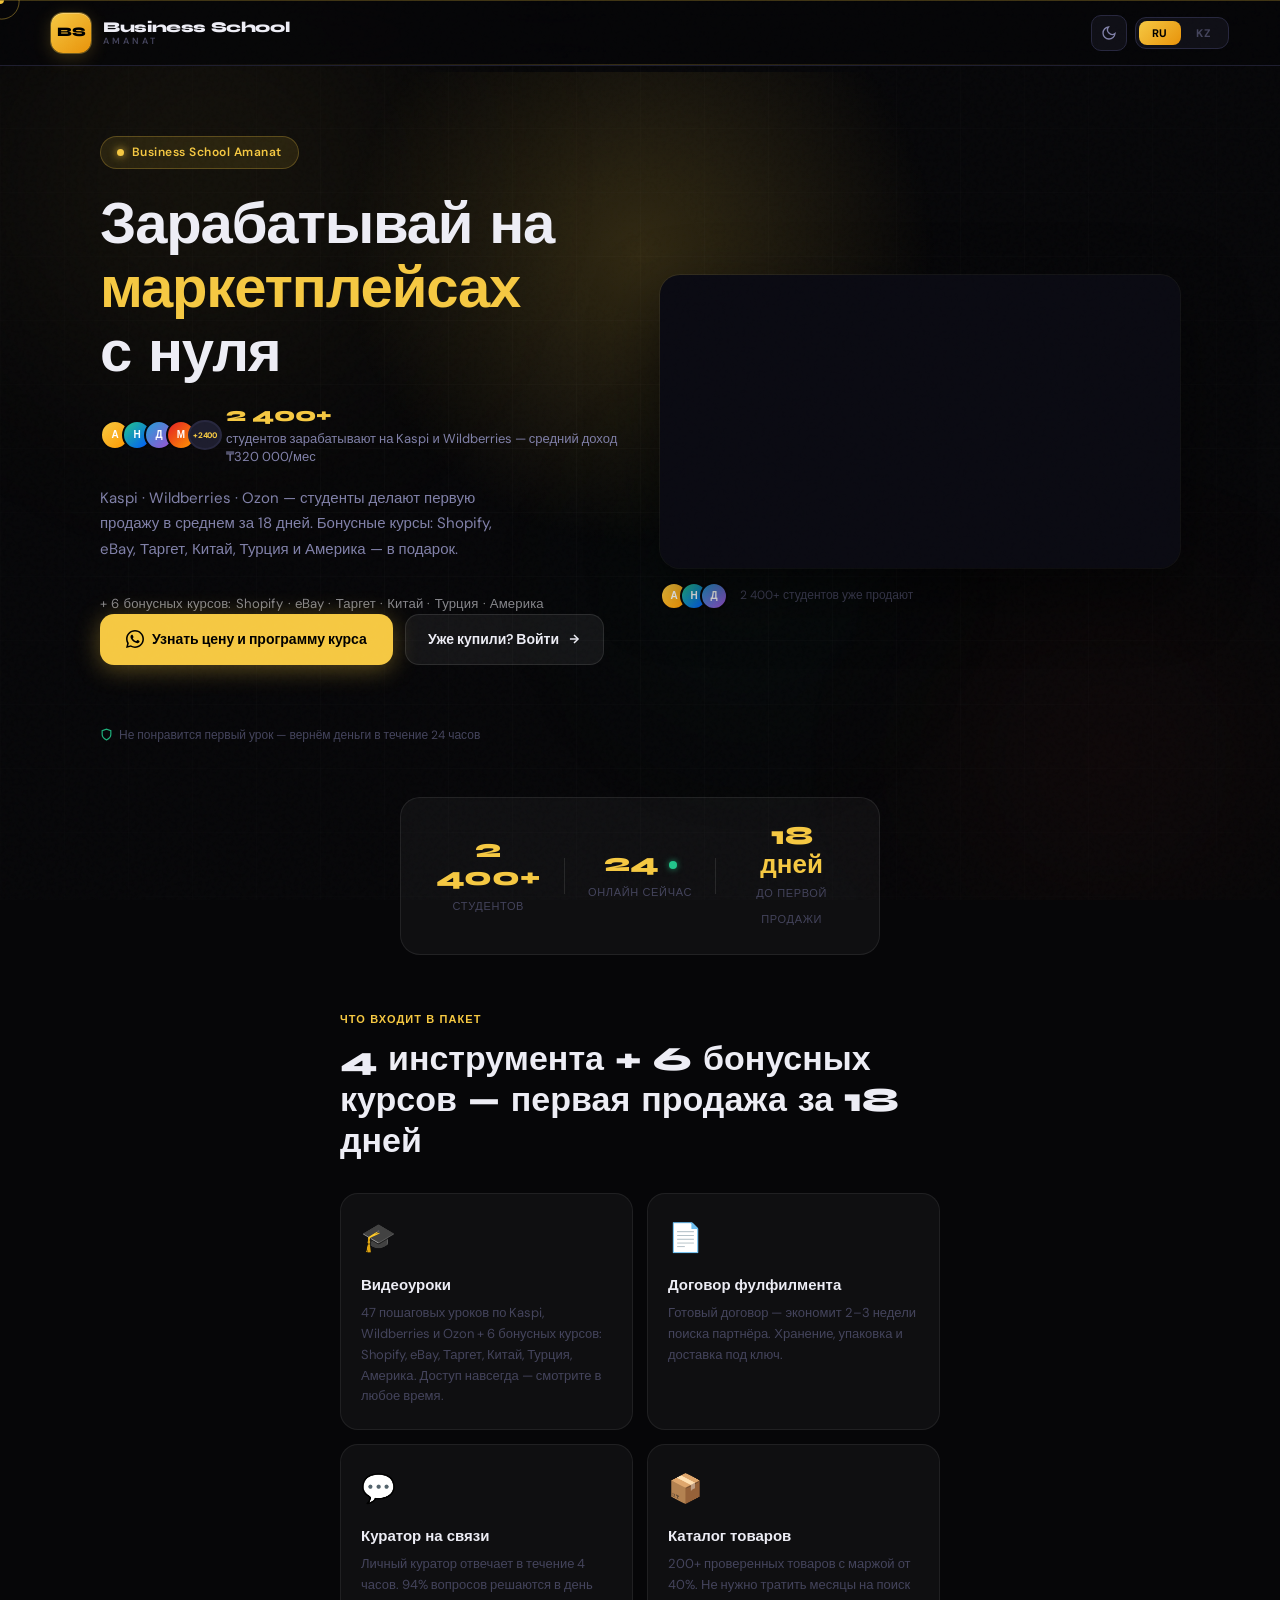
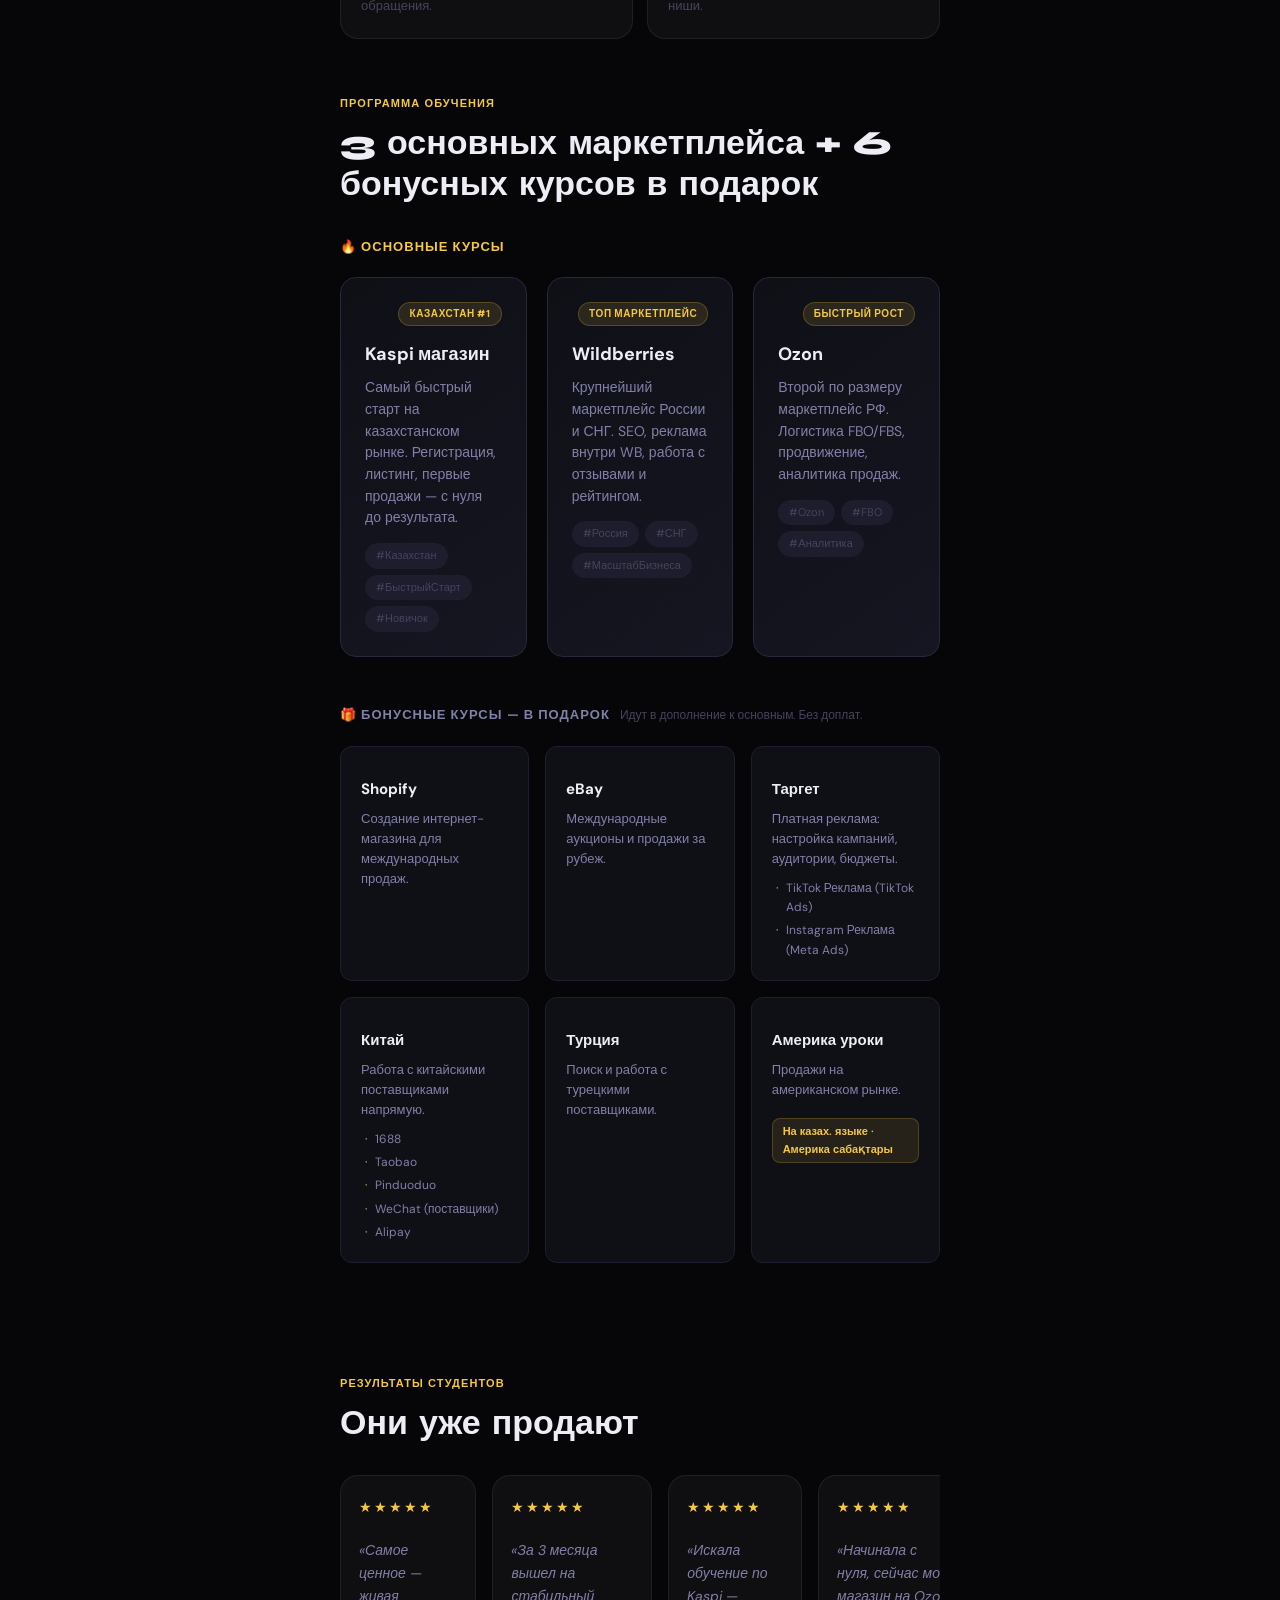
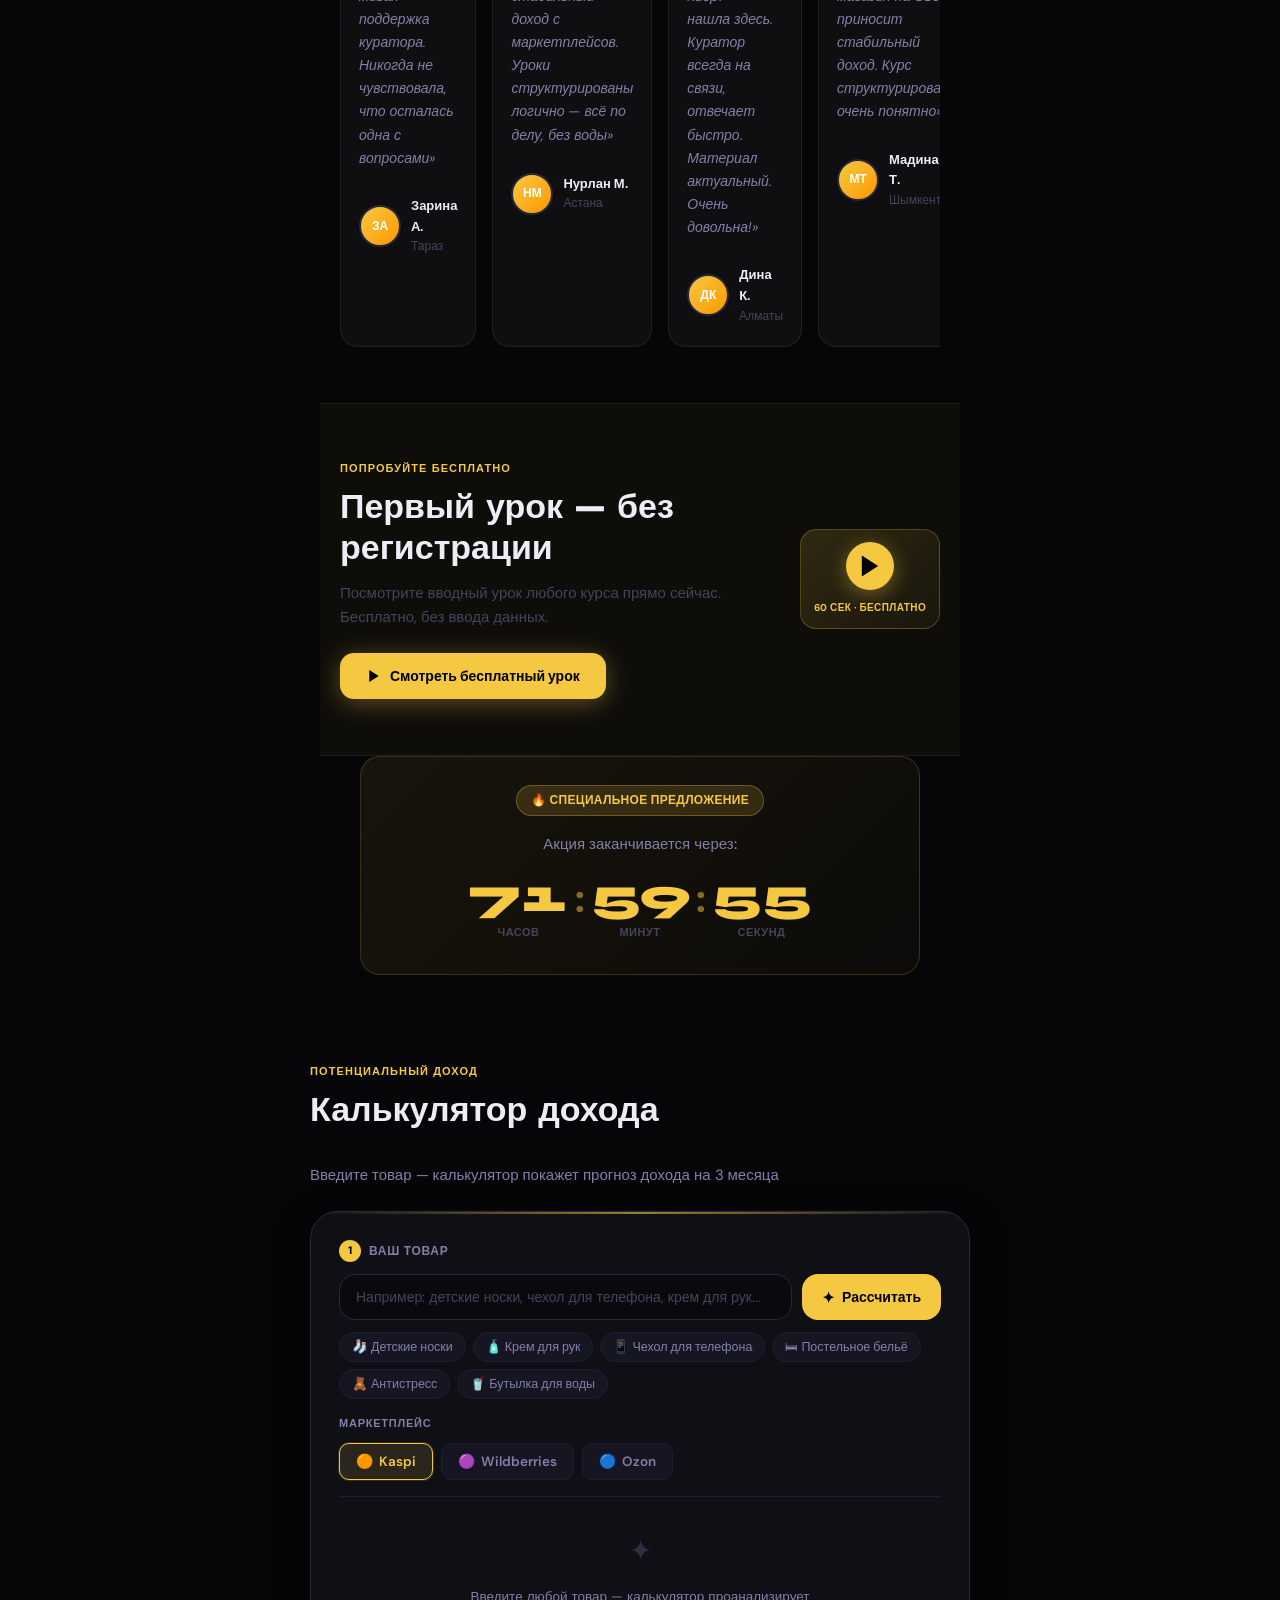
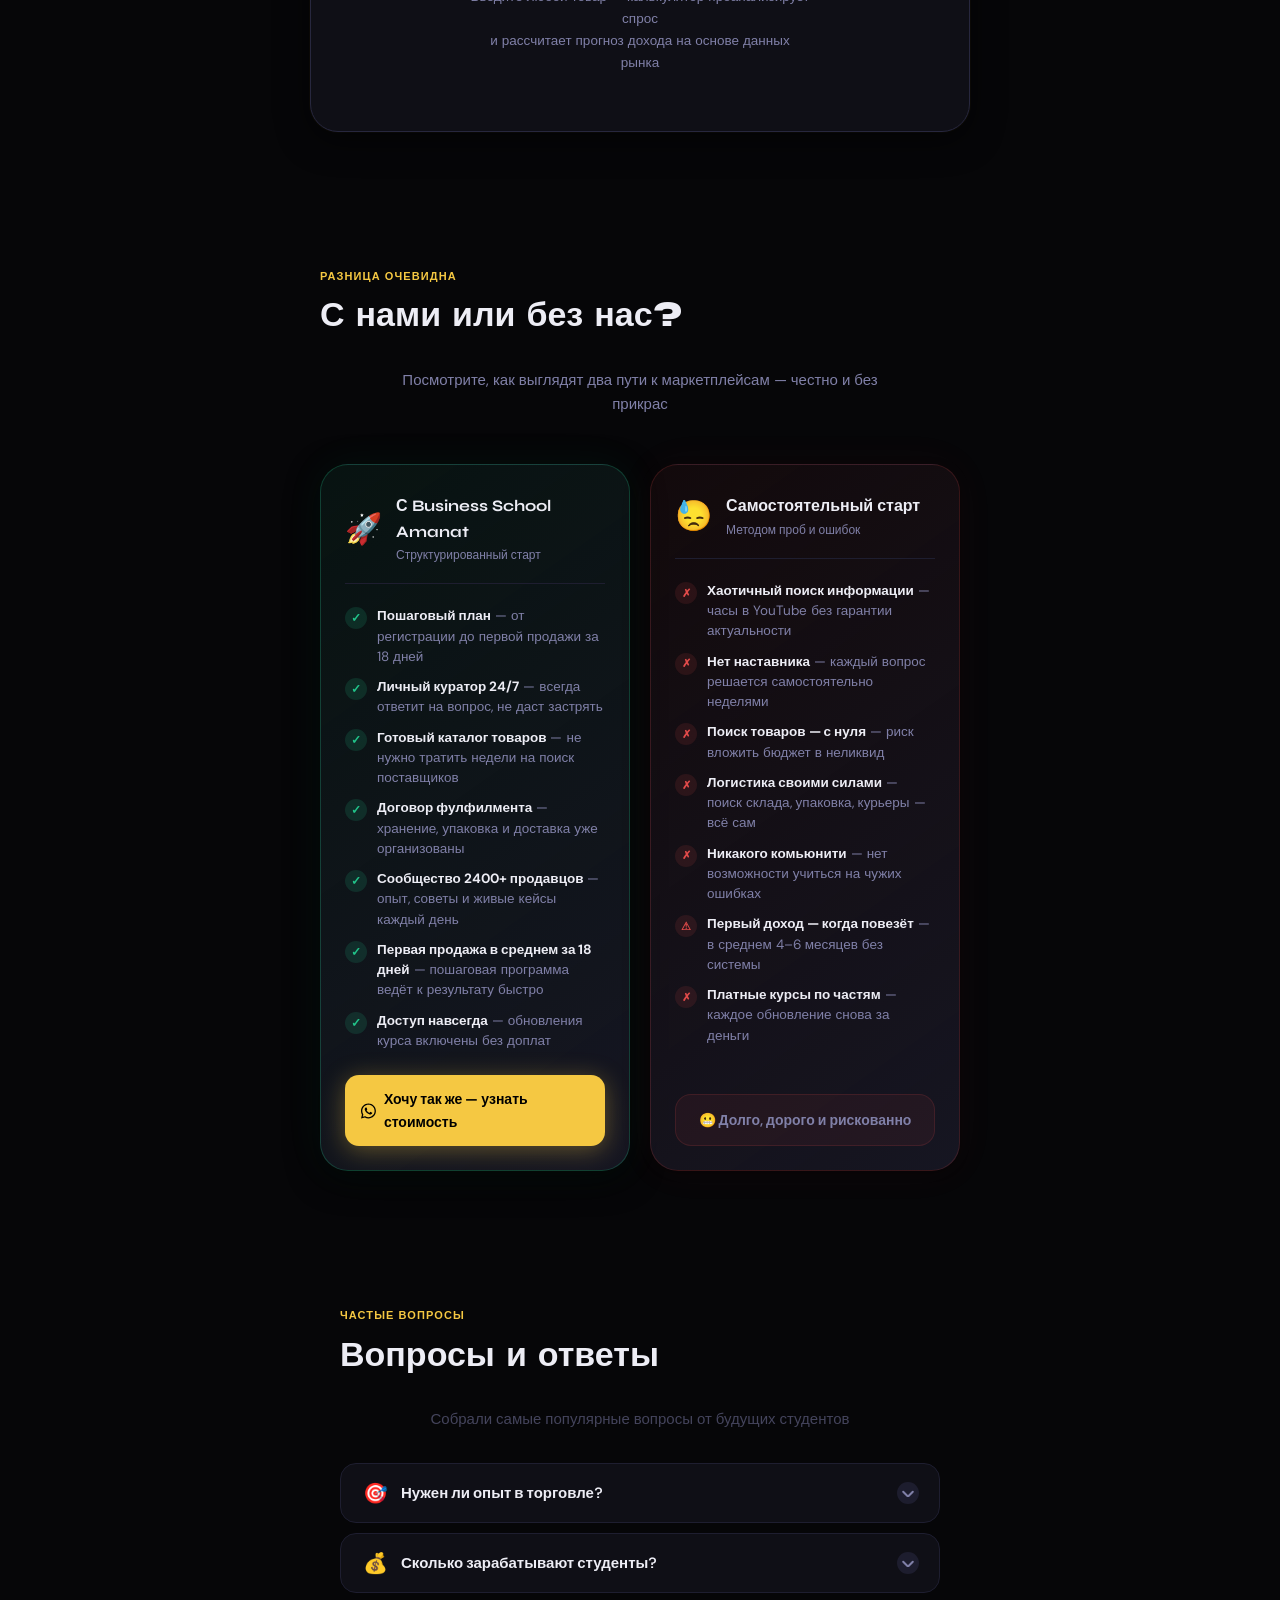
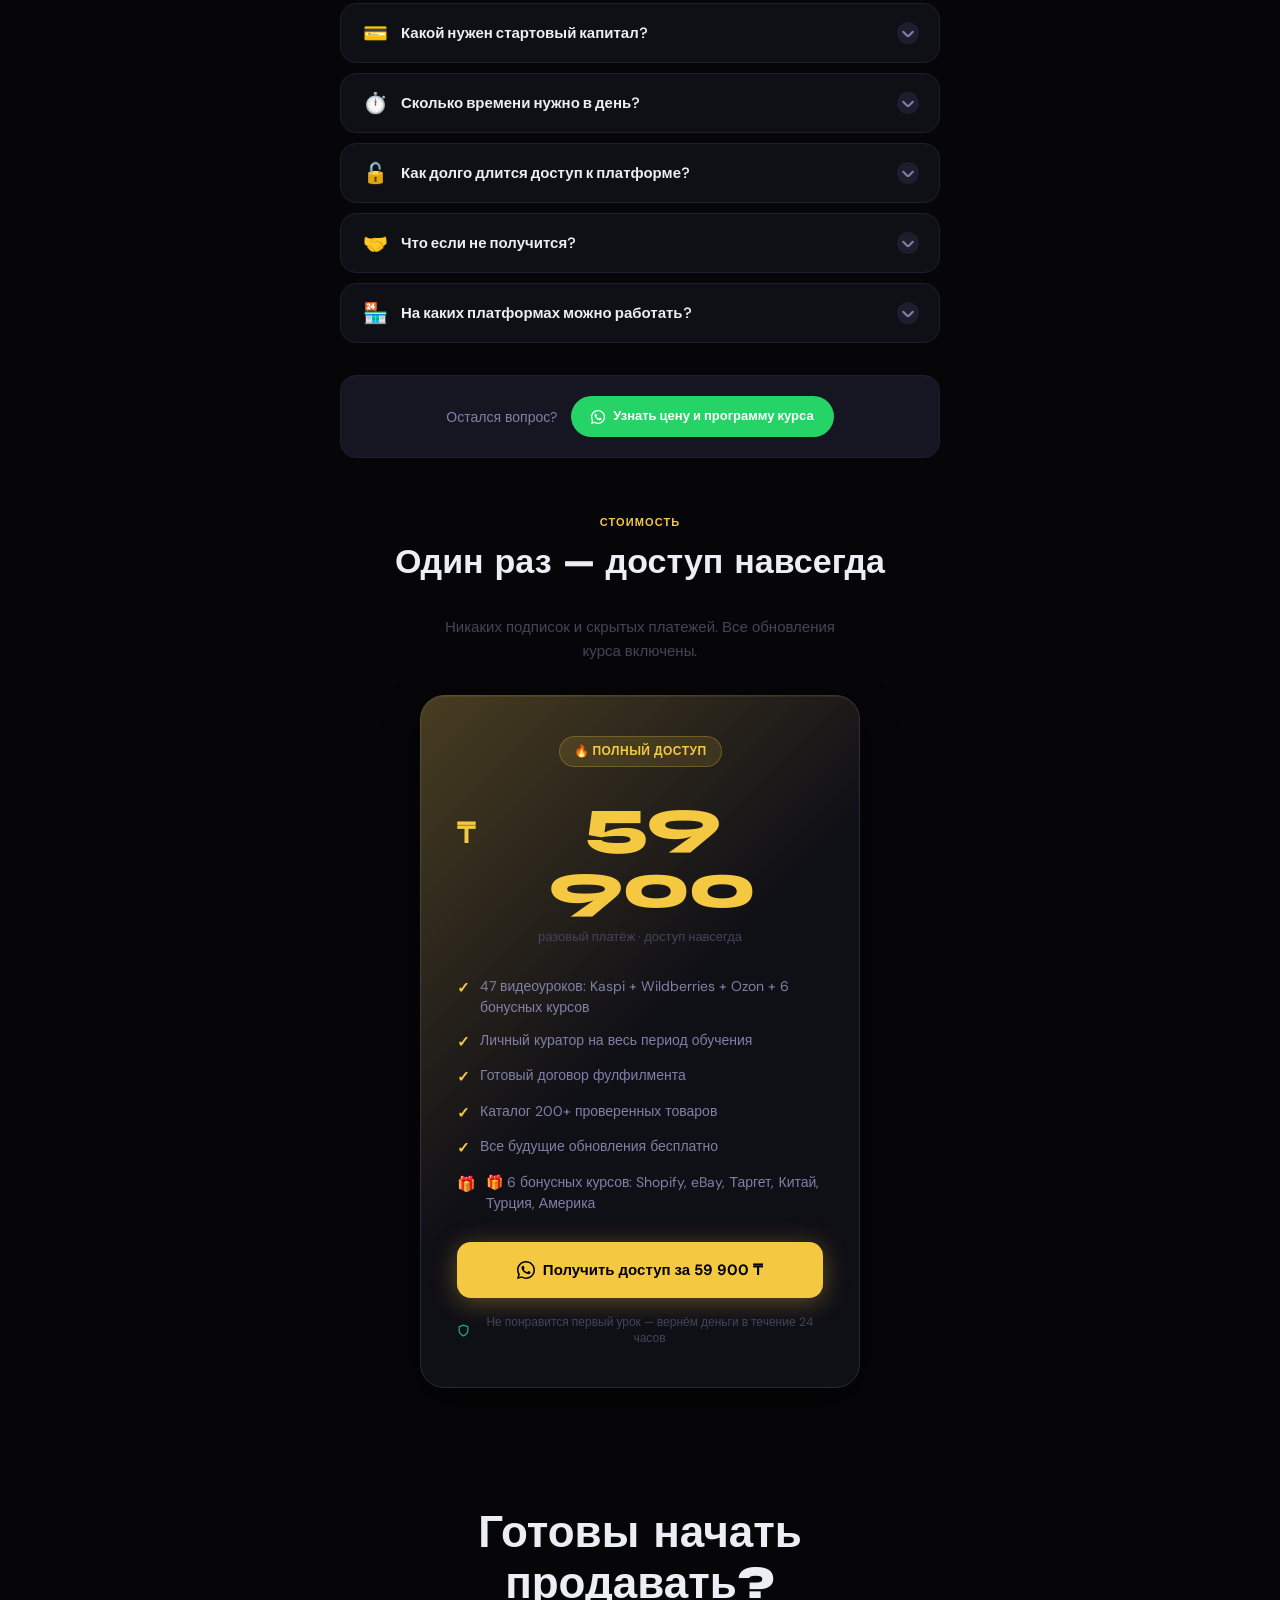
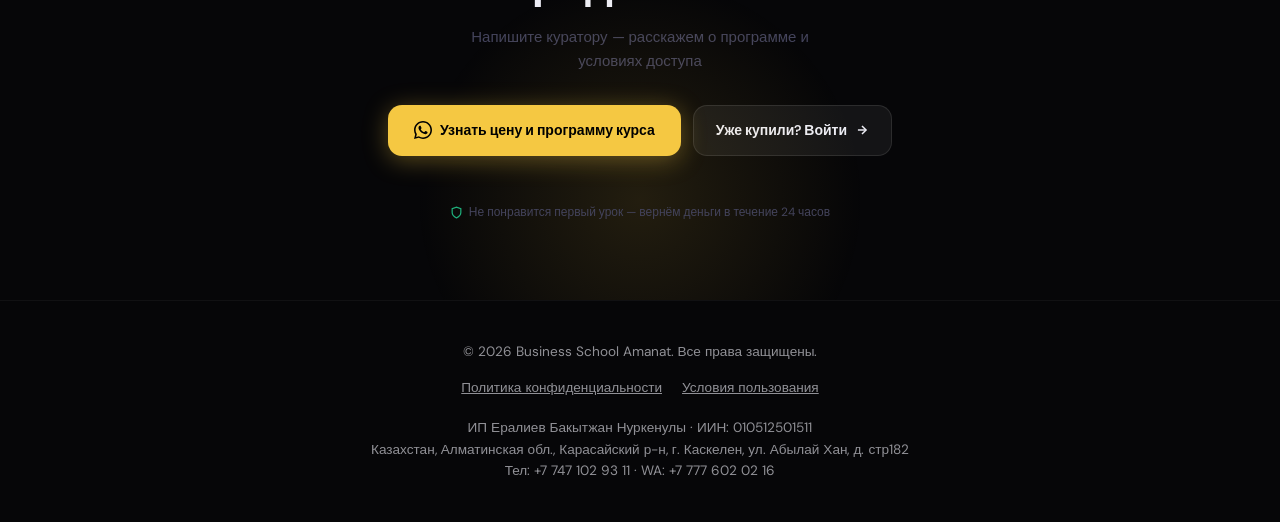
==== index.html @ b13d1bfc "Add files via upload" ====
<!DOCTYPE html>
<html data-theme="dark" lang="ru">
<head>
<meta charset="utf-8"/>
<meta content="width=device-width, initial-scale=1.0, viewport-fit=cover" name="viewport"/>
<title>Business School Amanat</title>
<!-- ── SEO ── -->
<meta content="Business School Amanat — обучение продажам на маркетплейсах. Kaspi, Wildberries, Ozon + бонусы: Shopify, eBay, Таргет (TikTok+Instagram), Китай, Турция, Америка. Первая продажа за 18 дней." name="description"/>
<meta content="Business School Amanat, маркетплейс, обучение, курсы, Wildberries, Kaspi, Ozon, Shopify, eBay, таргетинг, TikTok реклама, Instagram реклама, Китай, поставщики, 1688, Taobao, Турция, Америка, продажи" name="keywords"/>
<meta content="Business School Amanat" name="author"/>
<meta content="index, follow" name="robots"/>
<!-- ── Open Graph ── -->
<meta content="website" property="og:type"/>
<meta content="Business School Amanat" property="og:title"/>
<meta content="Business School Amanat — обучение продажам на маркетплейсах. Kaspi, Wildberries, Ozon + 6 бонусных курсов: Shopify, eBay, Таргет, Китай, Турция, Америка. Первая продажа за 18 дней." property="og:description"/>
<meta content="ru_RU" property="og:locale"/>
<meta content="https://amanat.school" property="og:url"/>
<meta content="https://amanat.school/og-image.jpg" property="og:image"/>
<!-- ── Mobile ── -->
<meta content="#f5c842" name="theme-color"/>
<meta content="telephone=no" name="format-detection"/>
<!-- ── Emoji Favicon ── -->
<link href="data:image/svg+xml,&lt;svg xmlns='http://www.w3.org/2000/svg' viewBox='0 0 100 100'&gt;&lt;text y='.9em' font-size='90'&gt;🎓&lt;/text&gt;&lt;/svg&gt;" rel="icon"/>
<link href="https://amanat.school" rel="canonical"/>
<!-- ── Fonts ── -->
<link href="https://fonts.googleapis.com" rel="preconnect"/>
<link crossorigin="" href="https://fonts.gstatic.com" rel="preconnect"/>
<link href="https://fonts.googleapis.com/css2?family=Syne:wght@400;600;700;800&amp;family=DM+Sans:ital,opsz,wght@0,9..40,300;0,9..40,400;0,9..40,500;0,9..40,600;1,9..40,400&amp;family=JetBrains+Mono:wght@400;500;700&amp;display=swap" media="print" onload="this.media='all'" rel="stylesheet"/>
<noscript><link href="https://fonts.googleapis.com/css2?family=Syne:wght@400;600;700;800&amp;family=DM+Sans:ital,opsz,wght@0,9..40,300;0,9..40,400;0,9..40,500;0,9..40,600;1,9..40,400&amp;family=JetBrains+Mono:wght@400;500;700&amp;display=swap" rel="stylesheet"/></noscript>
<link href="style.css" rel="stylesheet"/>
<link href="platform.css" rel="stylesheet"/>
<!-- manifest removed -->
<!-- YouTube IFrame API for seek control -->
<script src="https://www.youtube.com/iframe_api"></script>
</head>
<body>
<!-- ═══════════════════════════════════════════ SOCIAL PROOF TOAST ══ -->
<div aria-live="polite" class="sp-toast" id="social-proof-toast" role="status" style="display:none">
<div class="sp-toast-avatar"></div>
<div class="sp-toast-text">
<div class="sp-toast-name" id="sp-toast-name"></div>
<div class="sp-toast-action" id="sp-toast-action">присоединился сегодня</div>
</div>
<div class="sp-toast-badge">🔥</div>
</div>
<!-- ═══════════════════════════════════════════ PRICE POPUP ══════════ -->
<!-- price-popup удалён: используется только центральный lp-popup-overlay -->
<!-- ═══════════════════════════════════════════ VIEWERS BAR ══════════ -->
<div aria-live="polite" class="viewers-bar" id="viewers-bar" role="status">
<span class="viewers-dot"></span>
<span class="viewers-count" id="viewers-count">17</span>
<span class="viewers-label" id="viewers-label">человек смотрят сейчас</span>
</div>
<!-- ═══════════════════════════════════════════ STICKY CTA BAR ═══════ -->
<div class="sticky-cta-bar" id="sticky-cta-bar" style="display:none">
<div class="sticky-cta-inner">
<div class="sticky-cta-logo">
<div class="logo-emblem" style="width:32px;height:32px">
<span class="logo-glyph" style="font-size:11px">BS</span>
<div class="logo-ring"></div>
</div>
<span class="sticky-cta-brand">Business School Amanat</span>
</div>
<div class="sticky-cta-btns">
<a class="sticky-cta-wa" href="https://wa.me/77776020216?text=Здравствуйте%2C%20хочу%20узнать%20о%20доступе%20к%20платформе" rel="noopener" target="_blank">
<svg fill="currentColor" height="14" viewbox="0 0 24 24" width="14"><path d="M17.472 14.382c-.297-.149-1.758-.867-2.03-.967-.273-.099-.471-.148-.67.15-.197.297-.767.966-.94 1.164-.173.199-.347.223-.644.075-.297-.15-1.255-.463-2.39-1.475-.883-.788-1.48-1.761-1.653-2.059-.173-.297-.018-.458.13-.606.134-.133.298-.347.446-.52.149-.174.198-.298.298-.497.099-.198.05-.371-.025-.52-.075-.149-.669-1.612-.916-2.207-.242-.579-.487-.5-.669-.51-.173-.008-.371-.01-.57-.01-.198 0-.52.074-.792.372-.272.297-1.04 1.016-1.04 2.479 0 1.462 1.065 2.875 1.213 3.074.149.198 2.096 3.2 5.077 4.487.709.306 1.262.489 1.694.625.712.227 1.36.195 1.871.118.571-.085 1.758-.719 2.006-1.413.248-.694.248-1.289.173-1.413-.074-.124-.272-.198-.57-.347z"></path><path d="M12 0C5.373 0 0 5.373 0 12c0 2.123.553 4.116 1.524 5.847L.057 23.882l6.186-1.448A11.952 11.952 0 0 0 12 24c6.627 0 12-5.373 12-12S18.627 0 12 0zm0 21.894a9.878 9.878 0 0 1-5.031-1.378l-.361-.214-3.741.875.944-3.643-.235-.374A9.861 9.861 0 0 1 2.106 12C2.106 6.536 6.536 2.106 12 2.106S21.894 6.536 21.894 12 17.464 21.894 12 21.894z"></path></svg>
<span id="sticky-cta-label">Узнать стоимость</span>
</a>
<button class="sticky-cta-login" id="sticky-cta-login-btn" onclick="showLandingLogin()">Войти →</button>
</div>
</div>
</div>
<!-- ═══════════════════════════════════════════ HEADER PROGRESS BAR ══ -->

<!-- ═══════════════════════════════════════════ CONFETTI CANVAS ══════ -->

<!-- ═══════════════════════════════════════════ ACHIEVEMENT BADGE ════ -->

<!-- ═══════════════════════════════════════════ CERT MODAL ═══════════ -->

<!-- ═══════════════════════════════════════════ PROGRESS DASHBOARD ═══ -->

<!-- PWA install removed -->
<div aria-hidden="true" class="ambient">
<div class="ambient-orb orb-1"></div>
<div class="ambient-orb orb-2"></div>
<div class="ambient-orb orb-3"></div>
<div class="grid-lines"></div>
<div class="noise-layer"></div>
</div>
<!-- ═══════════════════════════════════════════ CURSOR ════════════════ -->
<div class="cursor" id="cursor"></div>
<div class="cursor-follower" id="cursor-follower"></div>
<!-- ═══════════════════════════════════════════ TOAST ════════════════ -->
<div class="toast" id="toast" role="alert"></div>
<!-- ═══════════════════════════════════════════ HEADER ═══════════════ -->
<header class="header" id="header">
<div class="header-inner">
<div class="logo-wrap" id="logo-wrap">
<div class="logo-emblem">
<span class="logo-glyph">BS</span>
<div class="logo-ring"></div>
</div>
<div class="logo-text">
<span class="logo-name">Business School</span>
<span class="logo-sub">AMANAT</span>
</div>
</div>
<nav class="header-center" id="header-center" style="display:none">
<div class="status-pill">
<span class="status-dot"></span>
<span id="user-status-text">В сети</span>
</div>
</nav>
<div class="header-right">
<button class="icon-btn theme-toggle" id="theme-toggle" onclick="toggleTheme()" title="Сменить тему">
<svg class="icon-sun" fill="none" height="16" stroke="currentColor" stroke-width="2" viewbox="0 0 24 24" width="16"><circle cx="12" cy="12" r="5"></circle><line x1="12" x2="12" y1="1" y2="3"></line><line x1="12" x2="12" y1="21" y2="23"></line><line x1="4.22" x2="5.64" y1="4.22" y2="5.64"></line><line x1="18.36" x2="19.78" y1="18.36" y2="19.78"></line><line x1="1" x2="3" y1="12" y2="12"></line><line x1="21" x2="23" y1="12" y2="12"></line><line x1="4.22" x2="5.64" y1="19.78" y2="18.36"></line><line x1="18.36" x2="19.78" y1="5.64" y2="4.22"></line></svg>
<svg class="icon-moon" fill="none" height="16" stroke="currentColor" stroke-width="2" viewbox="0 0 24 24" width="16"><path d="M21 12.79A9 9 0 1 1 11.21 3 7 7 0 0 0 21 12.79z"></path></svg>
</button>
<div class="lang-switch">
<button class="lang-btn active" data-lang="ru" onclick="setLang('ru')">RU</button>
<button class="lang-btn" data-lang="kz" onclick="setLang('kz')">KZ</button>
</div>
<button class="logout-btn" id="logout-btn" onclick="logout()" style="display:none">
<svg fill="none" height="14" stroke="currentColor" stroke-width="2" viewbox="0 0 24 24" width="14"><path d="M9 21H5a2 2 0 0 1-2-2V5a2 2 0 0 1 2-2h4"></path><polyline points="16 17 21 12 16 7"></polyline><line x1="21" x2="9" y1="12" y2="12"></line></svg>
<span id="logout-label">Выйти</span>
</button>
</div>
</div>
</header>
<!-- ═══════════════════════════════════════════ LANDING PAGE ══════════ -->
<div class="landing-page" id="landing-page">
<!-- HERO -->
<section class="lp-hero">
<div aria-hidden="true" class="lp-hero-glow"></div>
<div class="lp-hero-layout">
<div class="lp-hero-inner">
<div class="lp-badge">
<span class="lp-badge-dot"></span>
<span>Business School Amanat</span>
</div>
<h1 class="lp-h1" id="lp-hero-h1"><span id="lp-hero-h1-verb">Зарабатывай</span><span id="lp-hero-h1-prep"> на</span><br/><span class="lp-h1-gold" id="lp-hero-h1-gold">маркетплейсах</span><br/><span id="lp-hero-h1-end">с нуля</span></h1>
<!-- Социальное доказательство — цифра сразу под H1 -->
<div class="lp-social-proof" id="lp-social-proof">
<div aria-hidden="true" class="lp-sp-avatars">
<div class="lp-sp-ava" style="background:linear-gradient(135deg,#f5c842,#ff9800)">А</div>
<div class="lp-sp-ava" style="background:linear-gradient(135deg,#22c48a,#0055ff)">Н</div>
<div class="lp-sp-ava" style="background:linear-gradient(135deg,#229ED9,#9d4ed0)">Д</div>
<div class="lp-sp-ava" style="background:linear-gradient(135deg,#e31e24,#ff9800)">М</div>
<div class="lp-sp-ava lp-sp-ava--more" id="lp-sp-ava-more">+2400</div>
</div>
<div class="lp-sp-text">
<span class="lp-sp-count"><span id="lp-sp-num">2 400</span>+</span>
<span class="lp-sp-label" id="lp-sp-label">студентов зарабатывают на Kaspi и Wildberries — средний доход ₸320 000/мес</span>
</div>
</div>
<p class="lp-sub" id="lp-hero-sub">Kaspi · Wildberries · Ozon — студенты делают первую продажу в среднем за 18 дней. Бонусные курсы: Shopify, eBay, Таргет, Китай, Турция и Америка — в подарок.</p>
<p class="lp-hero-bonus-line">+ 6 бонусных курсов: Shopify · eBay · Таргет · Китай · Турция · Америка</p>
<!-- Таймер срочности (управляется из Google Sheets, A9) -->
<div class="lp-countdown" id="lp-countdown" style="display:none">
<span class="lp-countdown-label" id="lp-countdown-label">Набор закрывается через</span>
<div class="lp-countdown-digits">
<div class="lp-cd-block"><span class="lp-cd-num" id="lp-cd-days">00</span><span class="lp-cd-unit" id="lp-cd-days-lbl">дней</span></div>
<span class="lp-cd-sep">:</span>
<div class="lp-cd-block"><span class="lp-cd-num" id="lp-cd-hours">00</span><span class="lp-cd-unit" id="lp-cd-hours-lbl">часов</span></div>
<span class="lp-cd-sep">:</span>
<div class="lp-cd-block"><span class="lp-cd-num" id="lp-cd-mins">00</span><span class="lp-cd-unit" id="lp-cd-mins-lbl">минут</span></div>
<span class="lp-cd-sep">:</span>
<div class="lp-cd-block"><span class="lp-cd-num" id="lp-cd-secs">00</span><span class="lp-cd-unit" id="lp-cd-secs-lbl">секунд</span></div>
</div>
</div>
<div class="lp-hero-btns">
<a class="lp-btn-primary" href="https://wa.me/77776020216?text=Здравствуйте%2C%20хочу%20узнать%20о%20доступе%20к%20платформе" id="lp-hero-btn-wa" rel="noopener" target="_blank">
<svg fill="currentColor" height="18" viewbox="0 0 24 24" width="18"><path d="M17.472 14.382c-.297-.149-1.758-.867-2.03-.967-.273-.099-.471-.148-.67.15-.197.297-.767.966-.94 1.164-.173.199-.347.223-.644.075-.297-.15-1.255-.463-2.39-1.475-.883-.788-1.48-1.761-1.653-2.059-.173-.297-.018-.458.13-.606.134-.133.298-.347.446-.52.149-.174.198-.298.298-.497.099-.198.05-.371-.025-.52-.075-.149-.669-1.612-.916-2.207-.242-.579-.487-.5-.669-.51-.173-.008-.371-.01-.57-.01-.198 0-.52.074-.792.372-.272.297-1.04 1.016-1.04 2.479 0 1.462 1.065 2.875 1.213 3.074.149.198 2.096 3.2 5.077 4.487.709.306 1.262.489 1.694.625.712.227 1.36.195 1.871.118.571-.085 1.758-.719 2.006-1.413.248-.694.248-1.289.173-1.413-.074-.124-.272-.198-.57-.347z"></path><path d="M12 0C5.373 0 0 5.373 0 12c0 2.123.553 4.116 1.524 5.847L.057 23.882l6.186-1.448A11.952 11.952 0 0 0 12 24c6.627 0 12-5.373 12-12S18.627 0 12 0zm0 21.894a9.878 9.878 0 0 1-5.031-1.378l-.361-.214-3.741.875.944-3.643-.235-.374A9.861 9.861 0 0 1 2.106 12C2.106 6.536 6.536 2.106 12 2.106S21.894 6.536 21.894 12 17.464 21.894 12 21.894z"></path></svg>
<span id="lp-hero-btn-wa-text">Узнать стоимость</span>
</a>
<button class="lp-btn-secondary" onclick="showLandingLogin()">
<span id="lp-hero-btn-login">Уже купили? Войти</span>
<svg fill="none" height="14" stroke="currentColor" stroke-width="2.5" viewbox="0 0 24 24" width="14"><line x1="5" x2="19" y1="12" y2="12"></line><polyline points="12 5 19 12 12 19"></polyline></svg>
</button>
</div>
<div class="lp-guarantee" id="lp-guarantee-hero">
<svg fill="none" height="13" stroke="currentColor" stroke-width="2.2" viewbox="0 0 24 24" width="13"><path d="M12 22s8-4 8-10V5l-8-3-8 3v7c0 6 8 10 8 10z"></path></svg>
<span id="lp-guarantee-hero-text">Не понравится первый урок — вернём деньги в течение 24 часов</span>
</div>
</div>
<!-- ПРАВАЯ КОЛОНКА: видео-превью -->
<div class="lp-hero-video-col">
<div class="lp-hero-video-wrap" id="lp-hero-video-wrap">
<div class="lp-hero-video-poster" id="lp-hero-video-poster" onclick="openHeroVideo()" style="display:none">
<div class="lp-hero-video-poster-bg"></div>
<div class="lp-hero-video-poster-content">
<div class="lp-hero-video-result">
<div class="lp-hero-video-result-label" id="lp-hvr-label">Результат студента</div>
<div class="lp-hero-video-result-amount" id="lp-hvr-amount">₸ 847 200</div>
<div class="lp-hero-video-result-period" id="lp-hvr-period">за первый месяц на Kaspi</div>
</div>
<div aria-label="Смотреть видео" class="lp-hero-video-play-btn">
<svg fill="currentColor" height="22" viewbox="0 0 24 24" width="22"><polygon points="5 3 19 12 5 21"></polygon></svg>
</div>
<div class="lp-hero-video-duration" id="lp-hvr-duration">▶ 28 сек · реальные продажи</div>
</div>
</div>
<div class="lp-hero-video-player" id="lp-hero-video-player" style="display:none">
<!-- YT IFrame API target -->
<div id="lp-hero-yt-api" style="width:100%;height:100%;border-radius:16px;overflow:hidden;pointer-events:none"></div>
<!-- Кастомные контролы -->
<div class="lp-hvc-bar" id="lp-hvc-bar">
<!-- Прогресс-бар -->
<div class="lp-hvc-progress" id="lp-hvc-progress" onmousedown="heroVcSeekStart(event)" ontouchstart="heroVcSeekStart(event)">
<div class="lp-hvc-progress-bg"></div>
<div class="lp-hvc-progress-fill" id="lp-hvc-fill"></div>
<div class="lp-hvc-progress-thumb" id="lp-hvc-thumb"></div>
</div>
<div class="lp-hvc-row">
<!-- Перемотка назад -->
<button class="lp-hvc-btn" onclick="heroVcSeek(-10)" title="Назад 10 сек">
<svg fill="none" height="14" stroke="currentColor" stroke-width="2.5" viewbox="0 0 24 24" width="14"><polyline points="1 4 1 10 7 10"></polyline><path d="M3.51 15a9 9 0 1 0 .49-3.22"></path></svg>
<span style="font-size:10px;margin-left:2px">10</span>
</button>
<!-- Play/Pause -->
<button class="lp-hvc-btn lp-hvc-playpause" id="lp-hvc-pp" onclick="heroVcTogglePlay()" title="Воспроизвести / Пауза">
<svg fill="currentColor" height="16" id="lp-hvc-icon-play" viewbox="0 0 24 24" width="16"><polygon points="5 3 19 12 5 21"></polygon></svg>
<svg fill="currentColor" height="16" id="lp-hvc-icon-pause" style="display:none" viewbox="0 0 24 24" width="16"><rect height="16" rx="1" width="4" x="6" y="4"></rect><rect height="16" rx="1" width="4" x="14" y="4"></rect></svg>
</button>
<!-- Перемотка вперёд -->
<button class="lp-hvc-btn" onclick="heroVcSeek(10)" title="Вперёд 10 сек">
<span style="font-size:10px;margin-right:2px">10</span>
<svg fill="none" height="14" stroke="currentColor" stroke-width="2.5" viewbox="0 0 24 24" width="14"><polyline points="23 4 23 10 17 10"></polyline><path d="M20.49 15a9 9 0 1 1-.49-3.22"></path></svg>
</button>
<!-- Таймер -->
<span class="lp-hvc-time" id="lp-hvc-time">0:00 / 0:00</span>
<div style="flex:1"></div>
<!-- Громкость -->
<button class="lp-hvc-btn" id="lp-hvc-mute" onclick="heroVcToggleMute()" title="Звук">
<svg fill="none" height="15" id="lp-hvc-vol-on" stroke="currentColor" stroke-width="2" viewbox="0 0 24 24" width="15"><polygon points="11 5 6 9 2 9 2 15 6 15 11 19 11 5"></polygon><path d="M15.54 8.46a5 5 0 0 1 0 7.07"></path><path d="M19.07 4.93a10 10 0 0 1 0 14.14"></path></svg>
<svg fill="none" height="15" id="lp-hvc-vol-off" stroke="currentColor" stroke-width="2" style="display:none" viewbox="0 0 24 24" width="15"><polygon points="11 5 6 9 2 9 2 15 6 15 11 19 11 5"></polygon><line x1="23" x2="17" y1="9" y2="15"></line><line x1="17" x2="23" y1="9" y2="15"></line></svg>
</button>
<!-- Fullscreen -->
<button class="lp-hvc-btn" id="lp-hvc-fs" onclick="heroVcToggleFS()" title="Полный экран">
<svg fill="none" height="14" id="lp-hvc-fs-exp" stroke="currentColor" stroke-width="2.5" viewbox="0 0 24 24" width="14"><polyline points="15 3 21 3 21 9"></polyline><polyline points="9 21 3 21 3 15"></polyline><line x1="21" x2="14" y1="3" y2="10"></line><line x1="3" x2="10" y1="21" y2="14"></line></svg>
<svg fill="none" height="14" id="lp-hvc-fs-shr" stroke="currentColor" stroke-width="2.5" style="display:none" viewbox="0 0 24 24" width="14"><polyline points="8 3 3 3 3 8"></polyline><polyline points="21 8 21 3 16 3"></polyline><polyline points="3 16 3 21 8 21"></polyline><polyline points="16 21 21 21 21 16"></polyline></svg>
</button>
</div>
</div>
<button aria-label="Закрыть видео" class="lp-hero-video-close" onclick="closeHeroVideo()">
<svg fill="none" height="14" stroke="currentColor" stroke-width="2.5" viewbox="0 0 24 24" width="14"><line x1="18" x2="6" y1="6" y2="18"></line><line x1="6" x2="18" y1="6" y2="18"></line></svg>
</button>
</div>
</div>
<div class="lp-hero-video-proof">
<div class="lp-hero-video-proof-avatars">
<div class="lp-hvp-ava" style="background:linear-gradient(135deg,#f5c842,#ff9800)">А</div>
<div class="lp-hvp-ava" style="background:linear-gradient(135deg,#22c48a,#0055ff)">Н</div>
<div class="lp-hvp-ava" style="background:linear-gradient(135deg,#229ED9,#9d4ed0)">Д</div>
</div>
<span class="lp-hero-video-proof-text" id="lp-hvp-text">2 400+ студентов уже продают — первые заказы в среднем на 18-й день</span>
</div>
</div>
</div><!-- /.lp-hero-layout -->
<!-- Stats bar — Live counter -->
<div class="lp-stats">
<div class="lp-stat">
<span class="lp-stat-num">2 400+</span>
<span class="lp-stat-lbl" id="lp-stat-students">студентов</span>
</div>
<div class="lp-stat-div"></div>
<div class="lp-stat">
<span class="lp-stat-num"><span id="lp-online-count">12</span> <span class="lp-online-dot" id="lp-online-pulse"></span></span>
<span class="lp-stat-lbl" id="lp-stat-online">онлайн сейчас</span>
</div>
<div class="lp-stat-div"></div>
<div class="lp-stat">
<span class="lp-stat-num" id="lp-stat-days-num">18 дней</span>
<span class="lp-stat-lbl" id="lp-stat-support">до первой продажи</span>
</div>
</div>
</section>
<!-- ЧТО ВХОДИТ -->
<section class="lp-section">
<div class="lp-section-label" id="lp-feat-label">Что входит в пакет</div>
<h2 class="lp-section-h" id="lp-feat-h">4 инструмента + 6 бонусных курсов — первая продажа за 18 дней</h2>
<div class="lp-features">
<div class="lp-feat">
<div class="lp-feat-icon">🎓</div>
<h3 class="lp-feat-title" id="lp-feat1-title">Видеоуроки</h3>
<p class="lp-feat-desc" id="lp-feat1-desc">47 пошаговых уроков по Kaspi, Wildberries и Ozon + 6 бонусных курсов: Shopify, eBay, Таргет, Китай, Турция, Америка. Доступ навсегда — смотрите в любое время.</p>
</div>
<div class="lp-feat">
<div class="lp-feat-icon">📄</div>
<h3 class="lp-feat-title" id="lp-feat2-title">Договор фулфилмента</h3>
<p class="lp-feat-desc" id="lp-feat2-desc">Готовый договор — экономит 2–3 недели поиска партнёра. Хранение, упаковка и доставка под ключ.</p>
</div>
<div class="lp-feat">
<div class="lp-feat-icon">💬</div>
<h3 class="lp-feat-title" id="lp-feat3-title">Куратор на связи</h3>
<p class="lp-feat-desc" id="lp-feat3-desc">Личный куратор отвечает в течение 4 часов. 94% вопросов решаются в день обращения.</p>
</div>
<div class="lp-feat">
<div class="lp-feat-icon">📦</div>
<h3 class="lp-feat-title" id="lp-feat4-title">Каталог товаров</h3>
<p class="lp-feat-desc" id="lp-feat4-desc">200+ проверенных товаров с маржой от 40%. Не нужно тратить месяцы на поиск ниши.</p>
</div>
</div>
</section>
<!-- ПРОГРАММА ОБУЧЕНИЯ — КУРСЫ -->
<section class="lp-section lp-courses-section">
<div class="lp-section-label">Программа обучения</div>
<h2 class="lp-section-h">3 основных маркетплейса + 6 бонусных курсов в подарок</h2>
<!-- Основные курсы -->
<div class="lp-courses-group-label">🔥 Основные курсы</div>
<div class="lp-courses-main">
<div class="lp-course-card lp-course-card--main">
<div class="lp-course-card-top">
<div class="lp-course-icon"><img alt="Kaspi" loading="lazy" onerror="this.style.display='none'" src="https://static.tildacdn.com/tild3734-3037-4934-a238-316162373238/png-klev-club-9k7f-p.png" style="width:40px;height:40px;object-fit:contain;border-radius:6px"/></div>
<div class="lp-course-badge-main">Казахстан #1</div>
</div>
<h3 class="lp-course-title">Kaspi магазин</h3>
<p class="lp-course-desc">Самый быстрый старт на казахстанском рынке. Регистрация, листинг, первые продажи — с нуля до результата.</p>
<div class="lp-course-tags">
<span class="lp-course-tag">#Казахстан</span>
<span class="lp-course-tag">#БыстрыйСтарт</span>
<span class="lp-course-tag">#Новичок</span>
</div>
</div>
<div class="lp-course-card lp-course-card--main">
<div class="lp-course-card-top">
<div class="lp-course-icon"><img alt="Wildberries" loading="lazy" onerror="this.style.display='none'" src="https://static.tildacdn.com/tild6165-6236-4465-b562-616634343238/__5.png" style="width:40px;height:40px;object-fit:contain;border-radius:6px"/></div>
<div class="lp-course-badge-main">Топ маркетплейс</div>
</div>
<h3 class="lp-course-title">Wildberries</h3>
<p class="lp-course-desc">Крупнейший маркетплейс России и СНГ. SEO, реклама внутри WB, работа с отзывами и рейтингом.</p>
<div class="lp-course-tags">
<span class="lp-course-tag">#Россия</span>
<span class="lp-course-tag">#СНГ</span>
<span class="lp-course-tag">#МасштабБизнеса</span>
</div>
</div>
<div class="lp-course-card lp-course-card--main">
<div class="lp-course-card-top">
<div class="lp-course-icon"><img alt="Ozon" loading="lazy" onerror="this.style.display='none'" src="https://static.tildacdn.com/tild3037-6335-4333-b732-653839626430/__3.jpg" style="width:40px;height:40px;object-fit:contain;border-radius:6px"/></div>
<div class="lp-course-badge-main">Быстрый рост</div>
</div>
<h3 class="lp-course-title">Ozon</h3>
<p class="lp-course-desc">Второй по размеру маркетплейс РФ. Логистика FBO/FBS, продвижение, аналитика продаж.</p>
<div class="lp-course-tags">
<span class="lp-course-tag">#Ozon</span>
<span class="lp-course-tag">#FBO</span>
<span class="lp-course-tag">#Аналитика</span>
</div>
</div>
</div>
<!-- Бонусные курсы -->
<div class="lp-courses-group-label lp-courses-group-label--bonus">🎁 Бонусные курсы — в подарок <span class="lp-courses-bonus-note">Идут в дополнение к основным. Без доплат.</span></div>
<div class="lp-courses-bonus">
<div class="lp-course-card lp-course-card--bonus">
<div class="lp-course-icon lp-course-icon--sm"><img alt="Shopify" loading="lazy" onerror="this.style.display='none'" src="https://static.tildacdn.com/tild3033-3133-4637-b431-653039326530/__6.png" style="width:32px;height:32px;object-fit:contain;border-radius:4px"/></div>
<h3 class="lp-course-title">Shopify</h3>
<p class="lp-course-desc">Создание интернет-магазина для международных продаж.</p>
</div>
<div class="lp-course-card lp-course-card--bonus">
<div class="lp-course-icon lp-course-icon--sm"><img alt="eBay" loading="lazy" onerror="this.style.display='none'" src="https://static.tildacdn.com/tild3630-6135-4163-a630-386361316638/__2.png" style="width:32px;height:32px;object-fit:contain;border-radius:4px"/></div>
<h3 class="lp-course-title">eBay</h3>
<p class="lp-course-desc">Международные аукционы и продажи за рубеж.</p>
</div>
<div class="lp-course-card lp-course-card--bonus">
<div class="lp-course-icon lp-course-icon--sm"><img alt="Таргет" loading="lazy" onerror="this.style.display='none'" src="https://static.tildacdn.com/tild3865-3338-4366-b339-353432303063/__4.jpg" style="width:32px;height:32px;object-fit:contain;border-radius:4px"/></div>
<h3 class="lp-course-title">Таргет</h3>
<p class="lp-course-desc">Платная реклама: настройка кампаний, аудитории, бюджеты.</p>
<ul class="lp-course-sublist">
<li>TikTok Реклама (TikTok Ads)</li>
<li>Instagram Реклама (Meta Ads)</li>
</ul>
</div>
<div class="lp-course-card lp-course-card--bonus">
<div class="lp-course-icon lp-course-icon--sm"><img alt="Китай" loading="lazy" onerror="this.style.display='none'" src="https://static.tildacdn.com/tild3162-3730-4032-b634-356165336130/__5.jpg" style="width:32px;height:32px;object-fit:contain;border-radius:4px"/></div>
<h3 class="lp-course-title">Китай</h3>
<p class="lp-course-desc">Работа с китайскими поставщиками напрямую.</p>
<ul class="lp-course-sublist">
<li>1688</li>
<li>Taobao</li>
<li>Pinduoduo</li>
<li>WeChat (поставщики)</li>
<li>Alipay</li>
</ul>
</div>
<div class="lp-course-card lp-course-card--bonus">
<div class="lp-course-icon lp-course-icon--sm"><img alt="Турция" loading="lazy" onerror="this.style.display='none'" src="https://static.tildacdn.com/tild3564-6230-4865-a464-663966356639/__6.jpg" style="width:32px;height:32px;object-fit:contain;border-radius:4px"/></div>
<h3 class="lp-course-title">Турция</h3>
<p class="lp-course-desc">Поиск и работа с турецкими поставщиками.</p>
</div>
<div class="lp-course-card lp-course-card--bonus">
<div class="lp-course-icon lp-course-icon--sm"><img alt="Америка" loading="lazy" onerror="this.style.display='none'" src="https://static.tildacdn.com/tild3562-6339-4830-b566-343265373331/__7.jpg" style="width:32px;height:32px;object-fit:contain;border-radius:4px"/></div>
<h3 class="lp-course-title">Америка уроки</h3>
<p class="lp-course-desc">Продажи на американском рынке.</p>
<div class="lp-course-lang-tag">На казах. языке · Америка сабақтары</div>
</div>
</div>
</section>
<!-- ОТЗЫВЫ — СЕТКА 4-В-РЯД С АВТОРОТАЦИЕЙ -->
<section class="lp-section">
<div class="lp-section-label" id="lp-rev-label">Результаты студентов</div>
<h2 class="lp-section-h" id="lp-rev-h">Они уже продают</h2>
<div class="lp-reviews-grid-wrap" id="lp-reviews-grid-wrap">
<div class="lp-reviews-grid" id="lp-reviews-grid">
<div class="lp-rev-slot" id="lp-rev-slot-0"></div>
<div class="lp-rev-slot" id="lp-rev-slot-1"></div>
<div class="lp-rev-slot" id="lp-rev-slot-2"></div>
<div class="lp-rev-slot" id="lp-rev-slot-3"></div>
</div>
</div>
<div id="btn-all-reviews-wrap" style="text-align:center; margin-top:32px; display:none">
<a href="#" id="btn-all-reviews" onmouseout="this.style.opacity='1'" onmouseover="this.style.opacity='0.85'" rel="noopener" style="display:inline-block; background:#f5c842; color:#1a1a1a; font-weight:600;
                padding:14px 32px; border-radius:12px; font-size:16px;
                text-decoration:none; transition:opacity 0.2s;" target="_blank">
<span data-kz="Барлық пікірлерді Telegram-да көру" data-ru="Смотреть все отзывы в Telegram" id="btn-all-reviews-text">
          Смотреть все отзывы в Telegram
        </span>
</a>
</div>
</section>
<!-- БЕСПЛАТНЫЙ УРОК -->
<section class="lp-section lp-demo-section">
<div class="lp-demo-inner">
<div class="lp-demo-left">
<div class="lp-section-label" id="lp-demo-label">Попробуйте бесплатно</div>
<h2 class="lp-section-h" id="lp-demo-h" style="margin-bottom:12px">Первый урок — без регистрации</h2>
<p id="lp-demo-sub" style="color:var(--text3);font-size:15px;line-height:1.6;margin-bottom:24px">Посмотрите вводный урок любого курса прямо сейчас. Бесплатно, без ввода данных.</p>
<button class="lp-btn-primary" onclick="scrollToDemoAndOpen()">
<svg fill="currentColor" height="16" viewbox="0 0 24 24" width="16"><polygon points="5 3 19 12 5 21"></polygon></svg>
<span id="lp-demo-btn">Смотреть бесплатный урок</span>
</button>
</div>
<div class="lp-demo-right">
<div class="lp-demo-preview">
<div class="lp-demo-play">
<svg fill="currentColor" height="28" viewbox="0 0 24 24" width="28"><polygon points="5 3 19 12 5 21"></polygon></svg>
</div>
<div class="lp-demo-badge" id="lp-demo-badge">60 сек · бесплатно</div>
</div>
</div>
</div>
</section>
<!-- ФИНАЛЬНЫЙ CTA -->
<!-- A. ТАЙМЕР ОБРАТНОГО ОТСЧЁТА -->
<section class="lp-section lp-timer-section" id="lp-timer-section">
<div class="lp-timer-inner">
<div class="lp-timer-badge" id="lp-timer-badge">🔥 Специальное предложение</div>
<p class="lp-timer-label" id="lp-timer-label">Акция заканчивается через:</p>
<div class="lp-timer-blocks">
<div class="lp-timer-block"><span class="lp-timer-num" id="lp-timer-h">00</span><span class="lp-timer-unit" id="lp-timer-unit-h">часов</span></div>
<div class="lp-timer-sep">:</div>
<div class="lp-timer-block"><span class="lp-timer-num" id="lp-timer-m">00</span><span class="lp-timer-unit" id="lp-timer-unit-m">минут</span></div>
<div class="lp-timer-sep">:</div>
<div class="lp-timer-block"><span class="lp-timer-num" id="lp-timer-s">00</span><span class="lp-timer-unit" id="lp-timer-unit-s">секунд</span></div>
</div>
</div>
</section>
<!-- B. КАЛЬКУЛЯТОР ДОХОДА — AI-версия -->
<section class="lp-section lp-calc-section" style="max-width:700px">
<div class="lp-section-label" id="lp-calc-label">Потенциальный доход</div>
<h2 class="lp-section-h" id="lp-calc-h">Сколько можно зарабатывать?</h2>
<p class="lp-calc-desc" id="lp-calc-desc">Введите товар — ИИ сделает персональный прогноз на 3 месяца</p>
<div class="lp-calc-wrap">
<!-- Шаг 1: Ввод товара + маркетплейс -->
<div class="lp-calc-step">
<div class="lp-calc-step-label">
<span class="lp-calc-step-num" id="lp-calc-step-num">1</span>
<span id="lp-calc-step-label-text">Ваш товар</span>
</div>
<!-- Поле ввода товара -->
<div class="lp-calc-product-wrap" id="lp-calc-product-wrap">
<div class="lp-calc-product-input-row">
<input autocomplete="off" class="lp-calc-product-input" id="lp-calc-input" maxlength="120" placeholder="Например: детские носки, чехол для телефона, крем для рук..." type="text"/>
<button class="lp-calc-ai-btn" id="lp-calc-ai-btn" onclick="runAiCalc()" type="button">
<span class="lp-calc-ai-btn-icon">✦</span>
<span class="lp-calc-ai-btn-text" id="lp-calc-ai-btn-text">Рассчитать</span>
</button>
</div>
<!-- Быстрые теги -->
<div class="lp-calc-quick-tags">
<button class="lp-calc-tag" onclick="setCalcProduct('Детские носки')">🧦 Детские носки</button>
<button class="lp-calc-tag" onclick="setCalcProduct('Крем для рук')">🧴 Крем для рук</button>
<button class="lp-calc-tag" onclick="setCalcProduct('Чехол для телефона')">📱 Чехол для телефона</button>
<button class="lp-calc-tag" onclick="setCalcProduct('Постельное бельё')">🛏 Постельное бельё</button>
<button class="lp-calc-tag" onclick="setCalcProduct('Игрушка антистресс')">🧸 Антистресс</button>
<button class="lp-calc-tag" onclick="setCalcProduct('Спортивная бутылка')">🥤 Бутылка для воды</button>
</div>
</div>
<!-- Выбор маркетплейса -->
<div class="lp-calc-field" style="margin-top:16px">
<label class="lp-calc-lbl" id="lp-calc-lbl-market">Маркетплейс</label>
<div class="lp-calc-market-btns">
<button class="lp-calc-mkt active" data-mkt="kaspi" onclick="selectCalcMkt(this)">
<span class="lp-calc-mkt-icon">🟠</span> Kaspi
            </button>
<button class="lp-calc-mkt" data-mkt="wb" onclick="selectCalcMkt(this)">
<span class="lp-calc-mkt-icon">🟣</span> Wildberries
            </button>
<button class="lp-calc-mkt" data-mkt="ozon" onclick="selectCalcMkt(this)">
<span class="lp-calc-mkt-icon">🔵</span> Ozon
            </button>
</div>
</div>
</div>
<!-- AI Loading state -->
<div class="lp-calc-ai-loading" id="lp-calc-ai-loading" style="display:none">
<div class="lp-calc-ai-loading-inner">
<div class="lp-calc-ai-spinner">
<div class="lp-calc-ai-spinner-ring"></div>
<span class="lp-calc-ai-spinner-icon">✦</span>
</div>
<div class="lp-calc-ai-loading-text">
<div class="lp-calc-ai-loading-title" id="lp-calc-ai-loading-title">ИИ анализирует рынок...</div>
<div class="lp-calc-ai-loading-sub" id="lp-calc-ai-loading-sub">Изучаю спрос на маркетплейсе</div>
</div>
</div>
<div class="lp-calc-ai-progress">
<div class="lp-calc-ai-progress-fill" id="lp-calc-ai-progress-fill"></div>
</div>
</div>
<!-- Результат — появляется после AI-анализа -->
<div class="lp-calc-result-v2" id="lp-calc-result-v2" style="display:none">
<!-- Шапка с товаром -->
<div class="lp-calc-res-header">
<span class="lp-calc-res-header-icon">✦</span>
<span class="lp-calc-res-header-text" id="lp-calc-res-header-text">AI-прогноз для: <strong id="lp-calc-product-name">—</strong></span>
<span class="lp-calc-res-mkt-badge" id="lp-calc-res-mkt-badge">Kaspi</span>
</div>
<!-- AI-инсайт -->
<div class="lp-calc-ai-insight" id="lp-calc-ai-insight" style="display:none">
<div class="lp-calc-ai-insight-label" id="lp-calc-ai-insight-label">
<span>✦</span> AI-анализ
          </div>
<div class="lp-calc-ai-insight-text" id="lp-calc-ai-insight-text"></div>
</div>
<!-- Прогресс-бары по месяцам -->
<div class="lp-calc-bars">
<div class="lp-calc-bar-row">
<span class="lp-calc-bar-lbl" id="lp-calc-bar-lbl-1">1-й месяц</span>
<div class="lp-calc-bar-track">
<div class="lp-calc-bar-fill" id="lp-calc-bar-1" style="width:0%"></div>
</div>
<span class="lp-calc-bar-val" id="lp-calc-val-1">—</span>
</div>
<div class="lp-calc-bar-row">
<span class="lp-calc-bar-lbl" id="lp-calc-bar-lbl-2">2-й месяц</span>
<div class="lp-calc-bar-track">
<div class="lp-calc-bar-fill lp-calc-bar-fill-2" id="lp-calc-bar-2" style="width:0%"></div>
</div>
<span class="lp-calc-bar-val" id="lp-calc-val-2">—</span>
</div>
<div class="lp-calc-bar-row">
<span class="lp-calc-bar-lbl" id="lp-calc-bar-lbl-3">3-й месяц</span>
<div class="lp-calc-bar-track">
<div class="lp-calc-bar-fill lp-calc-bar-fill-3" id="lp-calc-bar-3" style="width:0%"></div>
</div>
<span class="lp-calc-bar-val lp-calc-bar-val-gold" id="lp-calc-val-3">—</span>
</div>
</div>
<!-- Итоговая строка -->
<div class="lp-calc-summary">
<div class="lp-calc-summary-item">
<span class="lp-calc-summary-lbl" id="lp-calc-summary-lbl-1">Выручка за 3 мес.</span>
<span class="lp-calc-summary-val" id="lp-calc-revenue">—</span>
</div>
<div class="lp-calc-summary-div"></div>
<div class="lp-calc-summary-item">
<span class="lp-calc-summary-lbl" id="lp-calc-summary-lbl-2">Чистая прибыль</span>
<span class="lp-calc-summary-val lp-calc-summary-gold" id="lp-calc-profit">—</span>
</div>
<div class="lp-calc-summary-div"></div>
<div class="lp-calc-summary-item">
<span class="lp-calc-summary-lbl" id="lp-calc-summary-lbl-3">Стартовый капитал</span>
<span class="lp-calc-summary-val lp-calc-summary-muted" id="lp-calc-start-capital">—</span>
</div>
</div>
<!-- Советы по товару -->
<div class="lp-calc-tips" id="lp-calc-tips" style="display:none">
<div class="lp-calc-tips-title" id="lp-calc-tips-title">📌 Советы для этого товара</div>
<ul class="lp-calc-tips-list" id="lp-calc-tips-list"></ul>
</div>
<div class="lp-calc-res-footer">
<p class="lp-calc-disclaimer" id="lp-calc-disclaimer">* AI-прогноз на основе средних данных рынка. Реальный результат зависит от качества работы.</p>
<button class="lp-calc-retry-btn" onclick="clearAiCalc()" type="button">
<svg fill="none" height="13" stroke="currentColor" stroke-width="2.5" viewbox="0 0 24 24" width="13"><polyline points="23 4 23 10 17 10"></polyline><path d="M20.49 15a9 9 0 1 1-.49-3.22"></path></svg>
            Другой товар
          </button>
</div>
</div>
<!-- Пустое состояние до запроса -->
<div class="lp-calc-empty" id="lp-calc-empty">
<div class="lp-calc-empty-icon">✦</div>
<div class="lp-calc-empty-text" id="lp-calc-empty-text">Введите любой товар — ИИ проанализирует спрос,<br/>конкуренцию и рассчитает реальный прогноз дохода</div>
</div>
<!-- CTA под калькулятором -->
<div class="lp-calc-cta" id="lp-calc-cta" style="display:none">
<a class="lp-btn-primary lp-calc-cta-btn" href="https://wa.me/77776020216?text=Здравствуйте%2C%20хочу%20начать%20продавать%20на%20маркетплейсе" id="lp-calc-cta-wa" rel="noopener" target="_blank">
<svg fill="currentColor" height="16" viewbox="0 0 24 24" width="16"><path d="M17.472 14.382c-.297-.149-1.758-.867-2.03-.967-.273-.099-.471-.148-.67.15-.197.297-.767.966-.94 1.164-.173.199-.347.223-.644.075-.297-.15-1.255-.463-2.39-1.475-.883-.788-1.48-1.761-1.653-2.059-.173-.297-.018-.458.13-.606.134-.133.298-.347.446-.52.149-.174.198-.298.298-.497.099-.198.05-.371-.025-.52-.075-.149-.669-1.612-.916-2.207-.242-.579-.487-.5-.669-.51-.173-.008-.371-.01-.57-.01-.198 0-.52.074-.792.372-.272.297-1.04 1.016-1.04 2.479 0 1.462 1.065 2.875 1.213 3.074.149.198 2.096 3.2 5.077 4.487.709.306 1.262.489 1.694.625.712.227 1.36.195 1.871.118.571-.085 1.758-.719 2.006-1.413.248-.694.248-1.289.173-1.413-.074-.124-.272-.198-.57-.347z"></path><path d="M12 0C5.373 0 0 5.373 0 12c0 2.123.553 4.116 1.524 5.847L.057 23.882l6.186-1.448A11.952 11.952 0 0 0 12 24c6.627 0 12-5.373 12-12S18.627 0 12 0zm0 21.894a9.878 9.878 0 0 1-5.031-1.378l-.361-.214-3.741.875.944-3.643-.235-.374A9.861 9.861 0 0 1 2.106 12C2.106 6.536 6.536 2.106 12 2.106S21.894 6.536 21.894 12 17.464 21.894 12 21.894z"></path></svg>
<span id="lp-calc-cta-text">Хочу такой доход — узнать условия</span>
</a>
</div>
</div>
</section>
<!-- E. СРАВНЕНИЕ С НАМИ / БЕЗ НАС -->
<section class="lp-section lp-compare-section">
<div class="lp-section-label" id="lp-cmp-label">Разница очевидна</div>
<h2 class="lp-section-h" id="lp-cmp-h">С нами или без нас?</h2>
<p class="lp-cmp-intro" id="lp-cmp-intro">Посмотрите, как выглядят два пути к маркетплейсам — честно и без прикрас</p>
<!-- Две карточки с заголовками -->
<div class="lp-cmp-cards">
<!-- Карточка «С нами» -->
<div class="lp-cmp-card lp-cmp-card-yes">
<div class="lp-cmp-card-hdr">
<span class="lp-cmp-card-icon">🚀</span>
<div>
<div class="lp-cmp-card-title" id="lp-cmp-with-hdr">С Business School Amanat</div>
<div class="lp-cmp-card-sub" id="lp-cmp-with-sub">Структурированный старт</div>
</div>
</div>
<ul class="lp-cmp-list">
<li class="lp-cmp-item lp-cmp-item-yes"><span class="lp-cmp-check">✓</span><div><strong id="lp-cmp-y1t">Пошаговый план</strong> <span id="lp-cmp-y1d">— от регистрации до первой продажи за 30 дней</span></div></li>
<li class="lp-cmp-item lp-cmp-item-yes"><span class="lp-cmp-check">✓</span><div><strong id="lp-cmp-y2t">Личный куратор 24/7</strong> <span id="lp-cmp-y2d">— всегда ответит на вопрос, не даст застрять</span></div></li>
<li class="lp-cmp-item lp-cmp-item-yes"><span class="lp-cmp-check">✓</span><div><strong id="lp-cmp-y3t">Готовый каталог товаров</strong> <span id="lp-cmp-y3d">— не нужно тратить недели на поиск поставщиков</span></div></li>
<li class="lp-cmp-item lp-cmp-item-yes"><span class="lp-cmp-check">✓</span><div><strong id="lp-cmp-y4t">Договор фулфилмента</strong> <span id="lp-cmp-y4d">— хранение, упаковка и доставка уже организованы</span></div></li>
<li class="lp-cmp-item lp-cmp-item-yes"><span class="lp-cmp-check">✓</span><div><strong id="lp-cmp-y5t">Сообщество 2400+ продавцов</strong> <span id="lp-cmp-y5d">— опыт, советы и живые кейсы каждый день</span></div></li>
<li class="lp-cmp-item lp-cmp-item-yes"><span class="lp-cmp-check">✓</span><div><strong id="lp-cmp-y6t">Первый доход за 1–2 месяца</strong> <span id="lp-cmp-y6d">— реалистичный срок благодаря структуре курса</span></div></li>
<li class="lp-cmp-item lp-cmp-item-yes"><span class="lp-cmp-check">✓</span><div><strong id="lp-cmp-y7t">Доступ навсегда</strong> <span id="lp-cmp-y7d">— обновления курса включены без доплат</span></div></li>
</ul>
<div class="lp-cmp-card-footer">
<a class="lp-btn-primary lp-cmp-cta-btn" href="https://wa.me/77776020216?text=Здравствуйте%2C%20хочу%20узнать%20стоимость%20курса" rel="noopener" target="_blank">
<svg fill="currentColor" height="16" viewbox="0 0 24 24" width="16"><path d="M17.472 14.382c-.297-.149-1.758-.867-2.03-.967-.273-.099-.471-.148-.67.15-.197.297-.767.966-.94 1.164-.173.199-.347.223-.644.075-.297-.15-1.255-.463-2.39-1.475-.883-.788-1.48-1.761-1.653-2.059-.173-.297-.018-.458.13-.606.134-.133.298-.347.446-.52.149-.174.198-.298.298-.497.099-.198.05-.371-.025-.52-.075-.149-.669-1.612-.916-2.207-.242-.579-.487-.5-.669-.51-.173-.008-.371-.01-.57-.01-.198 0-.52.074-.792.372-.272.297-1.04 1.016-1.04 2.479 0 1.462 1.065 2.875 1.213 3.074.149.198 2.096 3.2 5.077 4.487.709.306 1.262.489 1.694.625.712.227 1.36.195 1.871.118.571-.085 1.758-.719 2.006-1.413.248-.694.248-1.289.173-1.413-.074-.124-.272-.198-.57-.347z"></path><path d="M12 0C5.373 0 0 5.373 0 12c0 2.123.553 4.116 1.524 5.847L.057 23.882l6.186-1.448A11.952 11.952 0 0 0 12 24c6.627 0 12-5.373 12-12S18.627 0 12 0zm0 21.894a9.878 9.878 0 0 1-5.031-1.378l-.361-.214-3.741.875.944-3.643-.235-.374A9.861 9.861 0 0 1 2.106 12C2.106 6.536 6.536 2.106 12 2.106S21.894 6.536 21.894 12 17.464 21.894 12 21.894z"></path></svg>
<span id="lp-cmp-cta-text">Хочу так же — узнать стоимость</span>
</a>
</div>
</div>
<!-- Карточка «Без нас» -->
<div class="lp-cmp-card lp-cmp-card-no">
<div class="lp-cmp-card-hdr">
<span class="lp-cmp-card-icon">😓</span>
<div>
<div class="lp-cmp-card-title" id="lp-cmp-without-hdr">Самостоятельный старт</div>
<div class="lp-cmp-card-sub" id="lp-cmp-without-sub">Методом проб и ошибок</div>
</div>
</div>
<ul class="lp-cmp-list">
<li class="lp-cmp-item lp-cmp-item-no"><span class="lp-cmp-cross">✗</span><div><strong id="lp-cmp-n1t">Хаотичный поиск информации</strong> <span id="lp-cmp-n1d">— часы в YouTube без гарантии актуальности</span></div></li>
<li class="lp-cmp-item lp-cmp-item-no"><span class="lp-cmp-cross">✗</span><div><strong id="lp-cmp-n2t">Нет наставника</strong> <span id="lp-cmp-n2d">— каждый вопрос решается самостоятельно неделями</span></div></li>
<li class="lp-cmp-item lp-cmp-item-no"><span class="lp-cmp-cross">✗</span><div><strong id="lp-cmp-n3t">Поиск товаров — с нуля</strong> <span id="lp-cmp-n3d">— риск вложить бюджет в неликвид</span></div></li>
<li class="lp-cmp-item lp-cmp-item-no"><span class="lp-cmp-cross">✗</span><div><strong id="lp-cmp-n4t">Логистика своими силами</strong> <span id="lp-cmp-n4d">— поиск склада, упаковка, курьеры — всё сам</span></div></li>
<li class="lp-cmp-item lp-cmp-item-no"><span class="lp-cmp-cross">✗</span><div><strong id="lp-cmp-n5t">Никакого комьюнити</strong> <span id="lp-cmp-n5d">— нет возможности учиться на чужих ошибках</span></div></li>
<li class="lp-cmp-item lp-cmp-item-no"><span class="lp-cmp-cross">⚠</span><div><strong id="lp-cmp-n6t">Первый доход — когда повезёт</strong> <span id="lp-cmp-n6d">— в среднем 4–6 месяцев без системы</span></div></li>
<li class="lp-cmp-item lp-cmp-item-no"><span class="lp-cmp-cross">✗</span><div><strong id="lp-cmp-n7t">Платные курсы по частям</strong> <span id="lp-cmp-n7d">— каждое обновление снова за деньги</span></div></li>
</ul>
<div class="lp-cmp-card-footer lp-cmp-footer-muted">
<div class="lp-cmp-no-cta" id="lp-cmp-no-cta">😬 Долго, дорого и рискованно</div>
</div>
</div>
</div>
</section>
<!-- F. FAQ -->
<section class="lp-section lp-faq-section">
<div class="lp-section-label" id="lp-faq-label">Частые вопросы</div>
<h2 class="lp-section-h" id="lp-faq-h">Вопросы и ответы</h2>
<p class="lp-faq-intro" id="lp-faq-intro">Собрали самые популярные вопросы от будущих студентов</p>
<div class="lp-faq-list" id="lp-faq-list">
<div class="lp-faq-item" onclick="toggleFaq(this)">
<div class="lp-faq-q">
<span class="lp-faq-icon">🎯</span>
<span class="lp-faq-q-text" id="lp-faq-q1">Нужен ли опыт в торговле?</span>
<span aria-hidden="true" class="lp-faq-arrow"></span>
</div>
<div class="lp-faq-a" id="lp-faq-a1">
<div class="lp-faq-a-inner">Нет. Курс разработан с нуля — мы объясняем каждый шаг: от регистрации на маркетплейсе до первой продажи. <strong>Более половины наших студентов начинали без какого-либо опыта</strong> в торговле или интернет-бизнесе.</div>
</div>
</div>
<div class="lp-faq-item" onclick="toggleFaq(this)">
<div class="lp-faq-q">
<span class="lp-faq-icon">💰</span>
<span class="lp-faq-q-text" id="lp-faq-q2">Сколько зарабатывают студенты?</span>
<span aria-hidden="true" class="lp-faq-arrow"></span>
</div>
<div class="lp-faq-a" id="lp-faq-a2">
<div class="lp-faq-a-inner">В среднем студенты выходят на <strong>150 000–500 000 ₸ в месяц к 3-му месяцу</strong>. Результат зависит от вложенного бюджета, выбранной площадки и личных усилий. Лучшие результаты — у тех, кто прошёл весь курс и работает с куратором.</div>
</div>
</div>
<div class="lp-faq-item" onclick="toggleFaq(this)">
<div class="lp-faq-q">
<span class="lp-faq-icon">💳</span>
<span class="lp-faq-q-text" id="lp-faq-q3">Какой нужен стартовый капитал?</span>
<span aria-hidden="true" class="lp-faq-arrow"></span>
</div>
<div class="lp-faq-a" id="lp-faq-a3">
<div class="lp-faq-a-inner">Минимальный бюджет для старта — <strong>от 100 000 ₸</strong>. Мы учим выбирать товары с максимальной маржой, чтобы вложения окупились быстро. Фулфилмент снижает расходы на логистику — вам не нужен свой склад.</div>
</div>
</div>
<div class="lp-faq-item" onclick="toggleFaq(this)">
<div class="lp-faq-q">
<span class="lp-faq-icon">⏱️</span>
<span class="lp-faq-q-text" id="lp-faq-q4">Сколько времени нужно в день?</span>
<span aria-hidden="true" class="lp-faq-arrow"></span>
</div>
<div class="lp-faq-a" id="lp-faq-a4">
<div class="lp-faq-a-inner"><strong>1–2 часа в день</strong> достаточно для обучения. После запуска бизнеса на фулфилменте управление магазином занимает минимум времени — логистика и хранение берём на себя. Совмещать с основной работой — реально.</div>
</div>
</div>
<div class="lp-faq-item" onclick="toggleFaq(this)">
<div class="lp-faq-q">
<span class="lp-faq-icon">🔓</span>
<span class="lp-faq-q-text" id="lp-faq-q5">Как долго длится доступ к платформе?</span>
<span aria-hidden="true" class="lp-faq-arrow"></span>
</div>
<div class="lp-faq-a" id="lp-faq-a5">
<div class="lp-faq-a-inner">Доступ предоставляется <strong>бессрочно</strong> — учитесь в своём темпе, возвращайтесь к урокам в любое время. Все обновления курса включены без доплат. Изменились алгоритмы площадки — обновили урок, вы получаете автоматически.</div>
</div>
</div>
<div class="lp-faq-item" onclick="toggleFaq(this)">
<div class="lp-faq-q">
<span class="lp-faq-icon">🤝</span>
<span class="lp-faq-q-text" id="lp-faq-q6">Что если не получится?</span>
<span aria-hidden="true" class="lp-faq-arrow"></span>
</div>
<div class="lp-faq-a" id="lp-faq-a6">
<div class="lp-faq-a-inner">Куратор поддерживает вас на каждом этапе — от первого урока до первой продажи. Мы не бросаем студентов: <strong>100% сопровождение до результата</strong>. Если где-то застряли — пишете куратору, получаете ответ в течение 24 часов.</div>
</div>
</div>
<div class="lp-faq-item" onclick="toggleFaq(this)">
<div class="lp-faq-q">
<span class="lp-faq-icon">🏪</span>
<span class="lp-faq-q-text" id="lp-faq-q7">На каких платформах можно работать?</span>
<span aria-hidden="true" class="lp-faq-arrow"></span>
</div>
<div class="lp-faq-a" id="lp-faq-a7">
<div class="lp-faq-a-inner">Курс охватывает три ключевые платформы: <strong>Kaspi</strong> (самый быстрый старт в Казахстане), <strong>Wildberries</strong> и <strong>Ozon</strong> (масштабирование на Россию и СНГ). В подарок — 6 бонусных курсов: <strong>Shopify</strong>, <strong>eBay</strong>, <strong>Таргет</strong> (TikTok Ads + Instagram Ads), <strong>Китай</strong> (1688, Taobao, Pinduoduo, WeChat, Alipay), <strong>Турция</strong> и <strong>Америка</strong> (на казахском языке). Вы сами выбираете, с чего начать.</div>
</div>
</div>
</div>
<!-- FAQ bottom CTA -->
<div class="lp-faq-cta">
<span class="lp-faq-cta-text" id="lp-faq-cta-text">Остался вопрос?</span>
<a class="lp-faq-cta-btn" href="https://wa.me/77776020216?text=Здравствуйте%2C%20у%20меня%20есть%20вопрос%20о%20курсе" rel="noopener" target="_blank">
<svg fill="currentColor" height="14" viewbox="0 0 24 24" width="14"><path d="M17.472 14.382c-.297-.149-1.758-.867-2.03-.967-.273-.099-.471-.148-.67.15-.197.297-.767.966-.94 1.164-.173.199-.347.223-.644.075-.297-.15-1.255-.463-2.39-1.475-.883-.788-1.48-1.761-1.653-2.059-.173-.297-.018-.458.13-.606.134-.133.298-.347.446-.52.149-.174.198-.298.298-.497.099-.198.05-.371-.025-.52-.075-.149-.669-1.612-.916-2.207-.242-.579-.487-.5-.669-.51-.173-.008-.371-.01-.57-.01-.198 0-.52.074-.792.372-.272.297-1.04 1.016-1.04 2.479 0 1.462 1.065 2.875 1.213 3.074.149.198 2.096 3.2 5.077 4.487.709.306 1.262.489 1.694.625.712.227 1.36.195 1.871.118.571-.085 1.758-.719 2.006-1.413.248-.694.248-1.289.173-1.413-.074-.124-.272-.198-.57-.347z"></path><path d="M12 0C5.373 0 0 5.373 0 12c0 2.123.553 4.116 1.524 5.847L.057 23.882l6.186-1.448A11.952 11.952 0 0 0 12 24c6.627 0 12-5.373 12-12S18.627 0 12 0zm0 21.894a9.878 9.878 0 0 1-5.031-1.378l-.361-.214-3.741.875.944-3.643-.235-.374A9.861 9.861 0 0 1 2.106 12C2.106 6.536 6.536 2.106 12 2.106S21.894 6.536 21.894 12 17.464 21.894 12 21.894z"></path></svg>
<span id="lp-faq-cta-btn-text">Написать в WhatsApp</span>
</a>
</div>
</section>
<!-- ═══════════════════════════════════════════ ЦЕНА ══════════════ -->
<section class="lp-section lp-price-section">
<div class="lp-section-label" id="lp-price-label">Стоимость</div>
<h2 class="lp-section-h" id="lp-price-h">Один раз — доступ навсегда</h2>
<p class="lp-price-sub" id="lp-price-sub">Никаких подписок и скрытых платежей. Все обновления курса включены.</p>
<div class="lp-price-card">
<div class="lp-price-badge" id="lp-price-badge">🔥 Полный доступ</div>
<div class="lp-price-amount">
<span class="lp-price-currency">₸</span>
<span class="lp-price-number" id="lp-price-number">59 900</span>
</div>
<div class="lp-price-period" id="lp-price-period">разовый платёж · доступ навсегда</div>
<ul class="lp-price-includes">
<li><span class="lp-price-check">✓</span><span id="lp-price-inc1">47 видеоуроков по Kaspi, Wildberries и Ozon</span></li>
<li><span class="lp-price-check">✓</span><span id="lp-price-inc2">Личный куратор на весь период обучения</span></li>
<li><span class="lp-price-check">✓</span><span id="lp-price-inc3">Готовый договор фулфилмента</span></li>
<li><span class="lp-price-check">✓</span><span id="lp-price-inc4">Каталог 200+ проверенных товаров</span></li>
<li><span class="lp-price-check">✓</span><span id="lp-price-inc5">Все будущие обновления бесплатно</span></li>
<li><span class="lp-price-check" style="color:var(--gold)">🎁</span><span id="lp-price-inc6">6 бонусных курсов: Shopify, eBay, Таргет, Китай, Турция, Америка</span></li>
</ul>
<a class="lp-btn-primary lp-price-cta" href="https://wa.me/77776020216?text=Здравствуйте%2C%20хочу%20купить%20доступ%20к%20Business%20School%20Amanat" id="lp-price-btn" rel="noopener" target="_blank">
<svg fill="currentColor" height="18" viewbox="0 0 24 24" width="18"><path d="M17.472 14.382c-.297-.149-1.758-.867-2.03-.967-.273-.099-.471-.148-.67.15-.197.297-.767.966-.94 1.164-.173.199-.347.223-.644.075-.297-.15-1.255-.463-2.39-1.475-.883-.788-1.48-1.761-1.653-2.059-.173-.297-.018-.458.13-.606.134-.133.298-.347.446-.52.149-.174.198-.298.298-.497.099-.198.05-.371-.025-.52-.075-.149-.669-1.612-.916-2.207-.242-.579-.487-.5-.669-.51-.173-.008-.371-.01-.57-.01-.198 0-.52.074-.792.372-.272.297-1.04 1.016-1.04 2.479 0 1.462 1.065 2.875 1.213 3.074.149.198 2.096 3.2 5.077 4.487.709.306 1.262.489 1.694.625.712.227 1.36.195 1.871.118.571-.085 1.758-.719 2.006-1.413.248-.694.248-1.289.173-1.413-.074-.124-.272-.198-.57-.347z"></path><path d="M12 0C5.373 0 0 5.373 0 12c0 2.123.553 4.116 1.524 5.847L.057 23.882l6.186-1.448A11.952 11.952 0 0 0 12 24c6.627 0 12-5.373 12-12S18.627 0 12 0zm0 21.894a9.878 9.878 0 0 1-5.031-1.378l-.361-.214-3.741.875.944-3.643-.235-.374A9.861 9.861 0 0 1 2.106 12C2.106 6.536 6.536 2.106 12 2.106S21.894 6.536 21.894 12 17.464 21.894 12 21.894z"></path></svg>
<span id="lp-price-btn-text">Получить доступ за 59 900 ₸</span>
</a>
<div class="lp-guarantee lp-guarantee--center" style="margin-top:16px">
<svg fill="none" height="13" stroke="currentColor" stroke-width="2.2" viewbox="0 0 24 24" width="13"><path d="M12 22s8-4 8-10V5l-8-3-8 3v7c0 6 8 10 8 10z"></path></svg>
<span id="lp-price-guarantee">Не понравится первый урок — вернём деньги в течение 24 часов</span>
</div>
</div>
</section>
<section class="lp-cta">
<div aria-hidden="true" class="lp-cta-glow"></div>
<h2 class="lp-cta-h" id="lp-cta-h">Готовы начать<br/>продавать?</h2>
<p class="lp-cta-sub" id="lp-cta-sub">Напишите нам в WhatsApp — расскажем о программе и условиях доступа</p>
<div class="lp-hero-btns" style="justify-content:center">
<a class="lp-btn-primary" href="https://wa.me/77776020216?text=Здравствуйте%2C%20хочу%20купить%20доступ%20к%20Business%20School%20Amanat" id="lp-cta-wa-link" rel="noopener" target="_blank">
<svg fill="currentColor" height="18" viewbox="0 0 24 24" width="18"><path d="M17.472 14.382c-.297-.149-1.758-.867-2.03-.967-.273-.099-.471-.148-.67.15-.197.297-.767.966-.94 1.164-.173.199-.347.223-.644.075-.297-.15-1.255-.463-2.39-1.475-.883-.788-1.48-1.761-1.653-2.059-.173-.297-.018-.458.13-.606.134-.133.298-.347.446-.52.149-.174.198-.298.298-.497.099-.198.05-.371-.025-.52-.075-.149-.669-1.612-.916-2.207-.242-.579-.487-.5-.669-.51-.173-.008-.371-.01-.57-.01-.198 0-.52.074-.792.372-.272.297-1.04 1.016-1.04 2.479 0 1.462 1.065 2.875 1.213 3.074.149.198 2.096 3.2 5.077 4.487.709.306 1.262.489 1.694.625.712.227 1.36.195 1.871.118.571-.085 1.758-.719 2.006-1.413.248-.694.248-1.289.173-1.413-.074-.124-.272-.198-.57-.347z"></path><path d="M12 0C5.373 0 0 5.373 0 12c0 2.123.553 4.116 1.524 5.847L.057 23.882l6.186-1.448A11.952 11.952 0 0 0 12 24c6.627 0 12-5.373 12-12S18.627 0 12 0zm0 21.894a9.878 9.878 0 0 1-5.031-1.378l-.361-.214-3.741.875.944-3.643-.235-.374A9.861 9.861 0 0 1 2.106 12C2.106 6.536 6.536 2.106 12 2.106S21.894 6.536 21.894 12 17.464 21.894 12 21.894z"></path></svg>
<span id="lp-cta-wa-btn">Написать в WhatsApp</span>
</a>
<button class="lp-btn-secondary" onclick="showLandingLogin()">
<span id="lp-cta-login-btn">Уже купили? Войти</span>
<svg fill="none" height="14" stroke="currentColor" stroke-width="2.5" viewbox="0 0 24 24" width="14"><line x1="5" x2="19" y1="12" y2="12"></line><polyline points="12 5 19 12 12 19"></polyline></svg>
</button>
</div>
<div class="lp-guarantee lp-guarantee--center" id="lp-guarantee-cta">
<svg fill="none" height="13" stroke="currentColor" stroke-width="2.2" viewbox="0 0 24 24" width="13"><path d="M12 22s8-4 8-10V5l-8-3-8 3v7c0 6 8 10 8 10z"></path></svg>
<span id="lp-guarantee-cta-text">Не понравится первый урок — вернём деньги</span>
</div>
</section>
</div>
<!-- ═══════════════════════════════════════════ / LANDING PAGE ═════════ -->
<!-- D. POP-UP через 10 сек -->
<div class="lp-popup-overlay" id="lp-popup-overlay" onclick="closeLpPopup(event)" style="display:none">
<div class="lp-popup-box">
<button class="lp-popup-close" onclick="closeLpPopup(null,true)">✕</button>
<div class="lp-popup-icon">💬</div>
<h3 class="lp-popup-h" id="lp-popup-h">Хотите узнать стоимость?</h3>
<p class="lp-popup-sub" id="lp-popup-sub">Напишите нам в WhatsApp — ответим в течение 5 минут</p>
<a class="lp-popup-wa" href="#" id="lp-popup-wa-btn" rel="noopener" target="_blank">
<svg fill="currentColor" height="18" viewbox="0 0 24 24" width="18"><path d="M17.472 14.382c-.297-.149-1.758-.867-2.03-.967-.273-.099-.471-.148-.67.15-.197.297-.767.966-.94 1.164-.173.199-.347.223-.644.075-.297-.15-1.255-.463-2.39-1.475-.883-.788-1.48-1.761-1.653-2.059-.173-.297-.018-.458.13-.606.134-.133.298-.347.446-.52.149-.174.198-.298.298-.497.099-.198.05-.371-.025-.52-.075-.149-.669-1.612-.916-2.207-.242-.579-.487-.5-.669-.51-.173-.008-.371-.01-.57-.01-.198 0-.52.074-.792.372-.272.297-1.04 1.016-1.04 2.479 0 1.462 1.065 2.875 1.213 3.074.149.198 2.096 3.2 5.077 4.487.709.306 1.262.489 1.694.625.712.227 1.36.195 1.871.118.571-.085 1.758-.719 2.006-1.413.248-.694.248-1.289.173-1.413-.074-.124-.272-.198-.57-.347z"></path><path d="M12 0C5.373 0 0 5.373 0 12c0 2.123.553 4.116 1.524 5.847L.057 23.882l6.186-1.448A11.952 11.952 0 0 0 12 24c6.627 0 12-5.373 12-12S18.627 0 12 0zm0 21.894a9.878 9.878 0 0 1-5.031-1.378l-.361-.214-3.741.875.944-3.643-.235-.374A9.861 9.861 0 0 1 2.106 12C2.106 6.536 6.536 2.106 12 2.106S21.894 6.536 21.894 12 17.464 21.894 12 21.894z"></path></svg>
<span id="lp-popup-wa-text">Написать в WhatsApp</span>
</a>
<button class="lp-popup-skip" id="lp-popup-skip" onclick="closeLpPopup(null,true)">Нет, спасибо</button>
</div>
</div>
<!-- ═══════════════════════════════════════════ CURSOR TOOLTIP ════ -->
<div class="cursor-tooltip" id="cursor-tooltip"></div>
<!-- ═══════════════════════════════════════════ LOGIN PAGE ════════════ -->
<div class="page" id="login-page" style="display:none">
<!-- Кнопка назад на лендинг -->
<button class="lp-back-btn" id="lp-back-btn" onclick="showLanding()" style="display:none">
<svg fill="none" height="14" stroke="currentColor" stroke-width="2.5" viewbox="0 0 24 24" width="14"><line x1="19" x2="5" y1="12" y2="12"></line><polyline points="12 19 5 12 12 5"></polyline></svg>
<span id="lp-back-btn-text">На главную</span>
</button>
<div class="login-scene">
<!-- Floating decorative elements -->
<div aria-hidden="true" class="login-deco">
<div class="deco-card deco-card-1">
<div class="deco-stat">
<span class="deco-num">2,400+</span>
<span class="deco-lbl" data-kz="Студент" data-ru="Студентов">Студентов</span>
</div>
</div>
<div class="deco-card deco-card-2">
<div class="deco-stat">
<span class="deco-num">100%</span>
<span class="deco-lbl" data-kz="Қанағат" data-ru="Довольны">Довольны</span>
</div>
</div>
<div class="deco-card deco-card-3">
<svg fill="none" height="24" viewbox="0 0 24 24" width="24"><path d="M12 2L15.09 8.26L22 9.27L17 14.14L18.18 21.02L12 17.77L5.82 21.02L7 14.14L2 9.27L8.91 8.26L12 2Z" fill="var(--gold)" opacity="0.9"></path></svg>
</div>
</div>
<div class="login-wrap">
<div class="login-eyebrow">
<span class="eyebrow-dot"></span>
<span id="eyebrow-text">Образовательная платформа</span>
</div>
<div class="login-card">
<div class="login-card-glow"></div>
<h1 class="login-h" id="login-title">Добро<br/>пожаловать</h1>
<p class="login-sub" id="login-subtitle">Введите данные для входа. Доступ предоставляется только зарегистрированным участникам.</p>
<div class="login-hint">
<div class="hint-icon">💡</div>
<p id="login-hint-text">Введите имя, ИИН и номер телефона, которые вы указывали при заключении договора с Business School Amanat.</p>
</div>
<div class="form-fields">
<div class="field">
<label class="field-label" id="label-name">Ваше имя</label>
<div class="field-wrap">
<span class="field-icon">
<svg fill="none" height="16" stroke="currentColor" stroke-width="1.8" viewbox="0 0 24 24" width="16"><path d="M20 21v-2a4 4 0 0 0-4-4H8a4 4 0 0 0-4 4v2"></path><circle cx="12" cy="7" r="4"></circle></svg>
</span>
<input autocomplete="off" class="field-input" id="inp-name" placeholder="Нурлан Нурланов" type="text"/>
<div class="field-border-anim"></div>
</div>
</div>
<div class="field">
<label class="field-label" id="label-iin">ИИН</label>
<div class="field-wrap">
<span class="field-icon">
<svg fill="none" height="16" stroke="currentColor" stroke-width="1.8" viewbox="0 0 24 24" width="16"><rect height="18" rx="2" ry="2" width="18" x="3" y="4"></rect><line x1="16" x2="16" y1="2" y2="6"></line><line x1="8" x2="8" y1="2" y2="6"></line><line x1="3" x2="21" y1="10" y2="10"></line></svg>
</span>
<input autocomplete="off" class="field-input" id="inp-iin" inputmode="numeric" maxlength="12" placeholder="123456789012" type="text"/>
<div class="field-border-anim"></div>
</div>
<p class="lp-iin-note">Мы используем ИИН только для проверки вашего договора. Данные не передаются третьим лицам.</p>
</div>
<div class="field">
<label class="field-label" id="label-phone">Номер телефона</label>
<div class="field-wrap">
<span class="field-icon">
<svg fill="none" height="16" stroke="currentColor" stroke-width="1.8" viewbox="0 0 24 24" width="16"><path d="M22 16.92v3a2 2 0 0 1-2.18 2 19.79 19.79 0 0 1-8.63-3.07A19.5 19.5 0 0 1 4.69 12 19.79 19.79 0 0 1 1.71 3.37a2 2 0 0 1 1.99-2.18H6.7a2 2 0 0 1 2 1.72 12.84 12.84 0 0 0 .7 2.81 2 2 0 0 1-.45 2.11L7.91 9a16 16 0 0 0 6 6l1.04-1.04a2 2 0 0 1 2.11-.45 12.84 12.84 0 0 0 2.81.7A2 2 0 0 1 22 16.92z"></path></svg>
</span>
<input autocomplete="off" class="field-input" id="inp-phone" placeholder="+7 (777) 000 00 00" type="tel"/>
<div class="field-border-anim"></div>
</div>
</div>
</div>
<button class="login-btn" id="login-btn" onclick="doLogin()">
<span class="btn-content">
<span id="btn-text">Войти в платформу</span>
<svg fill="none" height="16" stroke="currentColor" stroke-width="2.5" viewbox="0 0 24 24" width="16"><line x1="5" x2="19" y1="12" y2="12"></line><polyline points="12 5 19 12 12 19"></polyline></svg>
</span>
<div class="btn-shimmer"></div>
<div class="btn-glow"></div>
</button>
<div class="progress-wrap" id="progress-wrap">
<div class="progress-header">
<span class="progress-label-text" id="progress-label-text">Проверяем...</span>
<span class="progress-pct" id="prog-pct">0%</span>
</div>
<div class="progress-track">
<div class="progress-fill" id="prog-fill"></div>
<div class="progress-glow" id="prog-glow"></div>
</div>
<div class="progress-steps" id="prog-steps"></div>
</div>
<div class="msg error" id="login-error"></div>
<div class="msg success" id="login-success"></div>
<!-- ── WhatsApp CTA в контейнере авторизации ── -->
<div class="login-wa-wrap">
<p class="login-wa-label" id="login-wa-label">Нет доступа или нужна помощь?</p>
<a class="login-wa-btn" href="https://wa.me/77776020216?text=%D0%97%D0%B4%D1%80%D0%B0%D0%B2%D1%81%D1%82%D0%B2%D1%83%D0%B9%D1%82%D0%B5%2C%20%D1%85%D0%BE%D1%87%D1%83%20%D1%83%D0%B7%D0%BD%D0%B0%D1%82%D1%8C%20%D0%BE%20%D0%B4%D0%BE%D1%81%D1%82%D1%83%D0%BF%D0%B5%20%D0%BA%20%D0%BF%D0%BB%D0%B0%D1%82%D1%84%D0%BE%D1%80%D0%BC%D0%B5" id="login-wa-link" rel="noopener" target="_blank">
<span class="login-wa-icon">
<svg fill="currentColor" height="18" viewbox="0 0 24 24" width="18"><path d="M17.472 14.382c-.297-.149-1.758-.867-2.03-.967-.273-.099-.471-.148-.67.15-.197.297-.767.966-.94 1.164-.173.199-.347.223-.644.075-.297-.149-1.255-.463-2.39-1.475-.883-.788-1.48-1.761-1.653-2.059-.173-.297-.018-.458.13-.606.134-.133.298-.347.446-.52.149-.174.198-.298.298-.497.099-.198.05-.371-.025-.52-.075-.149-.669-1.612-.916-2.207-.242-.579-.487-.5-.669-.51-.173-.008-.371-.01-.57-.01-.198 0-.52.074-.792.372-.272.297-1.04 1.016-1.04 2.479 0 1.462 1.065 2.875 1.213 3.074.149.198 2.096 3.2 5.077 4.487.709.306 1.262.489 1.694.625.712.227 1.36.195 1.871.118.571-.085 1.758-.719 2.006-1.413.248-.694.248-1.289.173-1.413-.074-.124-.272-.198-.57-.347m-5.421 7.403h-.004a9.87 9.87 0 01-5.031-1.378l-.361-.214-3.741.982.998-3.648-.235-.374a9.86 9.86 0 01-1.51-5.26c.001-5.45 4.436-9.884 9.888-9.884 2.64 0 5.122 1.03 6.988 2.898a9.825 9.825 0 012.893 6.994c-.003 5.45-4.437 9.884-9.885 9.884m8.413-18.297A11.815 11.815 0 0012.05 0C5.495 0 .16 5.335.157 11.892c0 2.096.547 4.142 1.588 5.945L.057 24l6.305-1.654a11.882 11.882 0 005.683 1.448h.005c6.554 0 11.89-5.335 11.893-11.893a11.821 11.821 0 00-3.48-8.413z"></path></svg>
</span>
<span class="login-wa-text" id="login-wa-text">Написать в WhatsApp</span>
<span class="login-wa-badge" id="login-wa-badge">Ответим за 5 мин</span>
</a>
</div>
<!-- ── конец WhatsApp CTA ── -->
<div id="tg-note" style="display:none"></div>
</div>
</div>
</div>
<!-- ── DEMO SECTION ── -->
<div class="demo-section" id="demo-section">
<div class="demo-header">
<button class="demo-toggle-btn" id="demo-toggle-btn" onclick="toggleDemoSection()">
<span class="demo-btn-icon">🎓</span>
<span id="demo-btn-text">Попробовать бесплатно</span>
<svg fill="none" height="14" id="demo-btn-arrow" stroke="currentColor" stroke-width="2.5" viewbox="0 0 24 24" width="14"><polyline points="6 9 12 15 18 9"></polyline></svg>
</button>
<p class="demo-hint" id="demo-hint">Посмотрите первый урок каждого курса бесплатно — без регистрации</p>
</div>
<div class="demo-cards-wrap" id="demo-cards-wrap" style="display:none">
<div class="demo-cards-grid" id="demo-cards-grid">
<div style="grid-column:1/-1;text-align:center;padding:32px;color:var(--text3);font-size:13px">Загрузка курсов...</div>
</div>
</div>
</div>
<!-- ── REVIEWS SECTION ── -->
<div class="reviews-section" id="reviews-section">
<div class="reviews-header">
<div class="reviews-title-row">
<span class="reviews-emoji">⭐</span>
<h3 class="reviews-title" id="reviews-title">Отзывы студентов</h3>
</div>
<a class="reviews-channel-btn" href="#" id="reviews-channel-btn" rel="noopener" style="display:none" target="_blank">
<svg fill="currentColor" height="13" viewbox="0 0 24 24" width="13"><path d="M11.944 0A12 12 0 0 0 0 12a12 12 0 0 0 12 12 12 12 0 0 0 12-12A12 12 0 0 0 12 0a12 12 0 0 0-.056 0zm4.962 7.224c.1-.002.321.023.465.14a.506.506 0 0 1 .171.325c.016.093.036.306.02.472-.18 1.898-.962 6.502-1.36 8.627-.168.9-.499 1.201-.82 1.23-.696.065-1.225-.46-1.9-.902-1.056-.693-1.653-1.124-2.678-1.8-1.185-.78-.417-1.21.258-1.91.177-.184 3.247-2.977 3.307-3.23.007-.032.014-.15-.056-.212s-.174-.041-.249-.024c-.106.024-1.793 1.14-5.061 3.345-.48.33-.913.49-1.302.48-.428-.008-1.252-.241-1.865-.44-.752-.245-1.349-.374-1.297-.789.027-.216.325-.437.893-.663 3.498-1.524 5.83-2.529 6.998-3.014 3.332-1.386 4.025-1.627 4.476-1.635z"></path></svg>
<span id="reviews-channel-text">Все отзывы в Telegram</span>
</a>
</div>
<div class="reviews-grid" id="reviews-grid">
<!-- Static reviews -->
<div class="review-card">
<div class="review-top">
<div class="review-avatar" style="background:linear-gradient(135deg,#f5c842,#ff9800)">АС</div>
<div>
<div class="review-name">Айгерим С.</div>
<div class="review-stars">★★★★★</div>
</div>
</div>
<p class="review-text">Благодаря курсу я запустила свой первый магазин на Wildberries уже через месяц обучения. Очень доступно объясняют, поддержка куратора на высшем уровне!</p>
</div>
<div class="review-card">
<div class="review-top">
<div class="review-avatar" style="background:linear-gradient(135deg,#22c48a,#0055ff)">НМ</div>
<div>
<div class="review-name">Нурлан М.</div>
<div class="review-stars">★★★★★</div>
</div>
</div>
<p class="review-text">Отличная платформа! Уроки структурированы логично, всё по делу. За 3 месяца вышел на стабильный доход с маркетплейсов. Рекомендую всем!</p>
</div>
<div class="review-card">
<div class="review-top">
<div class="review-avatar" style="background:linear-gradient(135deg,#9d4ed0,#e31e24)">ДК</div>
<div>
<div class="review-name">Дина К.</div>
<div class="review-stars">★★★★★</div>
</div>
</div>
<p class="review-text">Искала обучение по Kaspi — нашла здесь. Куратор всегда на связи, отвечает быстро. Материал актуальный, не устаревший. Очень довольна покупкой!</p>
</div>
<div class="review-card">
<div class="review-top">
<div class="review-avatar" style="background:linear-gradient(135deg,#229ED9,#0055ff)">РА</div>
<div>
<div class="review-name">Руслан А.</div>
<div class="review-stars">★★★★★</div>
</div>
</div>
<p class="review-text">До курса боялся даже начинать. Сейчас продаю на трёх площадках. Бизнес-школа Amanat реально меняет жизнь. Спасибо команде за такой продукт!</p>
</div>
</div>
</div>
</div>
<!-- ═══════════════════════════════════════════ LESSONS PAGE ═══════ -->

<!-- ═══════════════════════════════════════════ MOBILE NAV ════════════ -->

<!-- ═══════════════════════════════════════════ LESSON MODAL ══════════ -->

<!-- ═══════════════════════════════════════════ IMAGE VIEWER ══════════ -->

<!-- ═══════════════════════════════════════════ CATALOG MODAL ══════ -->

<!-- ADMIN PANEL — вынесена на /admin для безопасности -->
<!-- Открыть: /admin (требует пароль) -->
<!-- ═══════════════════════════════════════════ FLOATING CONTACT BTNS ══ -->

<!-- ═══════════════════════════════════════════ FOOTER ══ -->
<footer class="lp-footer" id="lp-footer">
<div class="lp-container">
<p>© 2026 Business School Amanat. Все права защищены.</p>
<nav class="lp-footer-links">
<a href="https://yeraliev.kz/policy" rel="noopener" target="_blank">Политика конфиденциальности</a>
<a href="https://yeraliev.kz/conditions" rel="noopener" target="_blank">Условия пользования</a>
</nav>
<p class="lp-footer-meta">
      ИП Ералиев Бакытжан Нуркенулы · ИИН: 010512501511<br/>
      Казахстан, Алматинская обл., Карасайский р-н, г. Каскелен, ул. Абылай Хан, д. стр182<br/>
      Тел: <a href="tel:+77471029311">+7 747 102 93 11</a> · WA: <a href="https://wa.me/77776020216" rel="noopener" target="_blank">+7 777 602 02 16</a>
</p>
</div>
</footer>
<script defer="" src="translations.js"></script>
<script defer="" src="app-core.js"></script>
<script defer="" src="app-auth.js"></script>
<script defer="" src="app-platform.js"></script>

<script defer="" src="app-viewers.js"></script>
<script defer="" src="app-lp.js"></script>
<script defer="" src="calc.js"></script>
<script defer="" src="app-lp-courses.js"></script>

<!-- Мобильная sticky WA-кнопка (только на лендинге, только на мобильных) -->
<div class="mob-wa-bar" id="mob-wa-bar" style="display:none">
<a class="mob-wa-btn" href="https://wa.me/77776020216?text=Здравствуйте%2C%20хочу%20узнать%20о%20доступе%20к%20платформе" id="mob-wa-btn" rel="noopener" target="_blank">
<svg fill="currentColor" height="18" viewbox="0 0 24 24" width="18"><path d="M17.472 14.382c-.297-.149-1.758-.867-2.03-.967-.273-.099-.471-.148-.67.15-.197.297-.767.966-.94 1.164-.173.199-.347.223-.644.075-.297-.15-1.255-.463-2.39-1.475-.883-.788-1.48-1.761-1.653-2.059-.173-.297-.018-.458.13-.606.134-.133.298-.347.446-.52.149-.174.198-.298.298-.497.099-.198.05-.371-.025-.52-.075-.149-.669-1.612-.916-2.207-.242-.579-.487-.5-.669-.51-.173-.008-.371-.01-.57-.01-.198 0-.52.074-.792.372-.272.297-1.04 1.016-1.04 2.479 0 1.462 1.065 2.875 1.213 3.074.149.198 2.096 3.2 5.077 4.487.709.306 1.262.489 1.694.625.712.227 1.36.195 1.871.118.571-.085 1.758-.719 2.006-1.413.248-.694.248-1.289.173-1.413-.074-.124-.272-.198-.57-.347z"></path><path d="M12 0C5.373 0 0 5.373 0 12c0 2.123.553 4.116 1.524 5.847L.057 23.882l6.186-1.448A11.952 11.952 0 0 0 12 24c6.627 0 12-5.373 12-12S18.627 0 12 0zm0 21.894a9.878 9.878 0 0 1-5.031-1.378l-.361-.214-3.741.875.944-3.643-.235-.374A9.861 9.861 0 0 1 2.106 12C2.106 6.536 6.536 2.106 12 2.106S21.894 6.536 21.894 12 17.464 21.894 12 21.894z"></path></svg>
<span id="mob-wa-text">Узнать цену и программу курса</span>
</a>
</div>
<script type="application/ld+json">
{
  "@context": "https://schema.org",
  "@type": "Course",
  "name": "Business School Amanat — обучение маркетплейсам",
  "description": "Курсы по Kaspi, Wildberries, Ozon. Бонусные курсы: Shopify, eBay, Таргет, Китай, Турция, Америка.",
  "url": "https://amanat.school",
  "provider": {
    "@type": "Organization",
    "name": "Business School Amanat",
    "url": "https://amanat.school"
  },
  "offers": {
    "@type": "Offer",
    "price": "59900",
    "priceCurrency": "KZT",
    "availability": "https://schema.org/InStock"
  },
  "hasCourseInstance": [
    { "@type": "CourseInstance", "name": "Kaspi магазин" },
    { "@type": "CourseInstance", "name": "Wildberries" },
    { "@type": "CourseInstance", "name": "Ozon" },
    { "@type": "CourseInstance", "name": "Shopify" },
    { "@type": "CourseInstance", "name": "eBay" },
    { "@type": "CourseInstance", "name": "Таргет — TikTok Ads + Instagram Ads" },
    { "@type": "CourseInstance", "name": "Китай" },
    { "@type": "CourseInstance", "name": "Турция" },
    { "@type": "CourseInstance", "name": "Америка" }
  ]
}
</script>

<!-- ══ BLOCK OVERLAY — fullscreen, blocks all interaction ══ -->
<div id="block-overlay" style="display:none;position:fixed;inset:0;z-index:2147483647;background:rgba(6,6,8,0.97);backdrop-filter:blur(14px);-webkit-backdrop-filter:blur(14px);align-items:center;justify-content:center;text-align:center;padding:20px;font-family:'Syne',sans-serif;pointer-events:all;" aria-modal="true" role="alertdialog">
  <div style="background:linear-gradient(145deg,#0f0f18,#16101a);border:1.5px solid #e24b4a;border-radius:24px;max-width:480px;width:100%;padding:44px 32px 36px;box-shadow:0 32px 100px rgba(226,75,74,0.18),0 0 0 1px rgba(226,75,74,0.08);">
    <div id="block-overlay-icon" style="font-size:72px;margin-bottom:18px;line-height:1;">🔒</div>
    <h1 id="block-overlay-title" style="color:#e24b4a;font-size:26px;font-weight:800;margin:0 0 14px;letter-spacing:-0.5px;line-height:1.2;">ДОСТУП ЗАБЛОКИРОВАН</h1>
    <p id="block-overlay-text" style="color:#9090b8;font-size:14px;line-height:1.7;margin:0 0 28px;">Ваш доступ к образовательной платформе приостановлен. Обратитесь к администратору.</p>
    <a id="block-overlay-wa" href="https://wa.me/77776020216?text=%D0%97%D0%B4%D1%80%D0%B0%D0%B2%D1%81%D1%82%D0%B2%D1%83%D0%B9%D1%82%D0%B5%2C%20%D1%83%20%D0%BC%D0%B5%D0%BD%D1%8F%20%D0%B2%D0%BE%D0%BF%D1%80%D0%BE%D1%81%20%D0%BF%D0%BE%20%D0%B4%D0%BE%D1%81%D1%82%D1%83%D0%BF%D1%83%20%D0%BA%20%D0%BF%D0%BB%D0%B0%D1%82%D1%84%D0%BE%D1%80%D0%BC%D0%B5" target="_blank" rel="noopener" style="display:inline-flex;align-items:center;gap:10px;background:linear-gradient(135deg,#25D366,#1da851);color:#fff;padding:14px 32px;border-radius:14px;font-weight:700;font-size:15px;text-decoration:none;box-shadow:0 8px 24px rgba(37,211,102,0.3);transition:transform 0.15s,box-shadow 0.15s;pointer-events:all;" onmouseover="this.style.transform='translateY(-2px)';this.style.boxShadow='0 12px 32px rgba(37,211,102,0.4)'" onmouseout="this.style.transform='';this.style.boxShadow='0 8px 24px rgba(37,211,102,0.3)'">
      <svg width="22" height="22" viewBox="0 0 24 24" fill="white" xmlns="http://www.w3.org/2000/svg"><path d="M17.472 14.382c-.297-.149-1.758-.867-2.03-.967-.273-.099-.471-.148-.67.15-.197.297-.767.966-.94 1.164-.173.199-.347.223-.644.075-.297-.15-1.255-.463-2.39-1.475-.883-.788-1.48-1.761-1.653-2.059-.173-.297-.018-.458.13-.606.134-.133.298-.347.446-.52.149-.174.198-.298.298-.497.099-.198.05-.371-.025-.52-.075-.149-.669-1.612-.916-2.207-.242-.579-.487-.5-.669-.51-.173-.008-.371-.01-.57-.01-.198 0-.52.074-.792.372-.272.297-1.04 1.016-1.04 2.479 0 1.462 1.065 2.875 1.213 3.074.149.198 2.096 3.2 5.077 4.487.709.306 1.262.489 1.694.625.712.227 1.36.195 1.871.118.571-.085 1.758-.719 2.006-1.413.248-.694.248-1.289.173-1.413-.074-.124-.272-.198-.57-.347m-5.421 7.403h-.004a9.87 9.87 0 01-5.031-1.378l-.361-.214-3.741.982.998-3.648-.235-.374a9.86 9.86 0 01-1.51-5.26c.001-5.45 4.436-9.884 9.888-9.884 2.64 0 5.122 1.03 6.988 2.898a9.825 9.825 0 012.893 6.994c-.003 5.45-4.437 9.884-9.885 9.884m8.413-18.297A11.815 11.815 0 0012.05 0C5.495 0 .16 5.335.157 11.892c0 2.096.547 4.142 1.588 5.945L.057 24l6.305-1.654a11.882 11.882 0 005.683 1.448h.005c6.554 0 11.89-5.335 11.893-11.893a11.821 11.821 0 00-3.48-8.413z"/></svg>
      Написать в WhatsApp
    </a>
    <p style="color:#4a4a6a;font-size:11px;margin:18px 0 0;">+7 777 602 02 16 · Техподдержка</p>
  </div>
</div>
</body>
</html>
---- style.css ----
/* ============================================================
   BUSINESS SCHOOL AMANAT — PREMIUM DESIGN SYSTEM v3.0
   ============================================================ */


/* ────────────────────────────── RESET ── */
*, *::before, *::after { margin: 0; padding: 0; box-sizing: border-box; }
html { scroll-behavior: smooth; font-size: 16px; -webkit-tap-highlight-color: transparent; }

/* ────────────────────────────── TOKENS ── */
:root[data-theme="dark"] {
  --bg:          #060608;
  --bg2:         #0a0a0f;
  --surface:     #0f0f16;
  --surface2:    #161622;
  --surface3:    #1d1d2e;
  --border:      #1e1e30;
  --border2:     #27273e;
  --border3:     #343454;
  --text:        #ededf5;
  --text2:       #8080a8;
  --text3:       #44445c;
  --input-bg:    #09090e;
  --modal-bg:    #0f0f16;
  --shadow-sm:   0 2px 8px rgba(0,0,0,0.4);
  --shadow-md:   0 8px 32px rgba(0,0,0,0.55);
  --shadow-lg:   0 24px 80px rgba(0,0,0,0.7);
  --shadow-gold: 0 0 40px rgba(245,200,66,0.12);
  --noise: url("data:image/svg+xml,%3Csvg viewBox='0 0 256 256' xmlns='http://www.w3.org/2000/svg'%3E%3Cfilter id='n'%3E%3CfeTurbulence type='fractalNoise' baseFrequency='0.88' numOctaves='4' stitchTiles='stitch'/%3E%3C/filter%3E%3Crect width='100%25' height='100%25' filter='url(%23n)' opacity='0.045'/%3E%3C/svg%3E");
}
:root[data-theme="light"] {
  --bg:          #f5f5fa;
  --bg2:         #eeeef7;
  --surface:     #ffffff;
  --surface2:    #f2f2fb;
  --surface3:    #eaeaf7;
  --border:      #e0e0ef;
  --border2:     #d0d0e8;
  --border3:     #b8b8d8;
  --text:        #0a0a18;
  --text2:       #4a4a70;
  --text3:       #9090b8;
  --input-bg:    #f5f5fa;
  --modal-bg:    #ffffff;
  --shadow-sm:   0 2px 8px rgba(0,0,0,0.08);
  --shadow-md:   0 8px 32px rgba(0,0,0,0.1);
  --shadow-lg:   0 24px 80px rgba(0,0,0,0.12);
  --shadow-gold: 0 0 40px rgba(245,200,66,0.08);
  --noise: none;
}
:root {
  --gold:    #f5c842;
  --gold2:   #e8920a;
  --gold3:   #ffd96a;
  --orange:  #ff5722;
  --green:   #22c48a;
  --red:     #e24b4a;
  --wa:      #25D366;
  --tg:      #229ED9;
  --ig:      #e1306c;

  --header-h:  66px;
  --r-sm:      10px;
  --r-md:      16px;
  --r-lg:      22px;
  --r-xl:      28px;
  --ease:      cubic-bezier(0.22, 1, 0.36, 1);
  --spring:    cubic-bezier(0.34, 1.56, 0.64, 1);
  --bounce:    cubic-bezier(0.68, -0.55, 0.265, 1.55);
}

/* ────────────────────────────── BODY ── */
body {
  background: var(--bg);
  color: var(--text);
  font-family: 'DM Sans', sans-serif;
  min-height: 100vh;
  overflow-x: hidden;
  -webkit-text-size-adjust: 100%;
  transition: background .4s, color .4s;
  line-height: 1.6;
}
body.cursor-active * { cursor: none !important; }

/* ────────────────────────────── CURSOR ── */
.cursor {
  position: fixed; top: 0; left: 0;
  width: 8px; height: 8px; border-radius: 50%;
  background: var(--gold);
  pointer-events: none; z-index: 99999;
  transform: translate(-50%, -50%);
  transition: width .15s var(--ease), height .15s var(--ease), background .2s;
  mix-blend-mode: difference;
}
.cursor-follower {
  position: fixed; top: 0; left: 0;
  width: 36px; height: 36px; border-radius: 50%;
  border: 1px solid rgba(245,200,66,0.4);
  pointer-events: none; z-index: 99998;
  transform: translate(-50%, -50%);
  transition: transform .12s var(--ease), width .25s var(--ease), height .25s var(--ease), opacity .3s, border-color .2s;
}
.cursor.hovering { width: 14px; height: 14px; }
.cursor-follower.hovering { width: 52px; height: 52px; border-color: rgba(245,200,66,0.7); }

@media (hover: none) { .cursor, .cursor-follower { display: none; } }

/* ────────────────────────────── NOISE ── */
[data-theme="dark"] body::after {
  content: '';
  position: fixed; inset: 0;
  background-image: var(--noise);
  pointer-events: none; z-index: 9998;
  opacity: .55; mix-blend-mode: overlay;
}

/* ────────────────────────────── SCROLLBAR ── */
::-webkit-scrollbar { width: 3px; }
::-webkit-scrollbar-track { background: transparent; }
::-webkit-scrollbar-thumb { background: var(--border3); border-radius: 2px; }
::-webkit-scrollbar-thumb:hover { background: var(--gold); }

/* ════════════════════════════ AMBIENT LAYER ═════════════════════════ */
.ambient {
  position: fixed; inset: 0; z-index: 0;
  pointer-events: none; overflow: hidden;
}
[data-theme="light"] .ambient { display: none; }

.ambient-orb {
  position: absolute; border-radius: 50%;
  filter: blur(90px);
  animation: orb-float 18s ease-in-out infinite alternate;
  will-change: transform;
}
.orb-1 {
  width: min(720px, 100vw); height: min(720px, 100vw);
  background: radial-gradient(circle, rgba(245,200,66,0.085) 0%, transparent 60%);
  top: -180px; left: -150px; animation-duration: 20s;
}
.orb-2 {
  width: min(540px, 90vw); height: min(540px, 90vw);
  background: radial-gradient(circle, rgba(255,87,34,0.06) 0%, transparent 60%);
  bottom: -130px; right: -100px; animation-duration: 15s; animation-delay: -7s;
}
.orb-3 {
  width: min(420px, 80vw); height: min(420px, 80vw);
  background: radial-gradient(circle, rgba(34,196,138,0.05) 0%, transparent 60%);
  top: 42%; left: 42%; animation-duration: 24s; animation-delay: -12s;
}
@keyframes orb-float {
  0%   { transform: translate(0, 0) scale(1) rotate(0deg); }
  100% { transform: translate(55px, 45px) scale(1.15) rotate(10deg); }
}

.grid-lines {
  position: absolute; inset: 0;
  background-image:
    linear-gradient(rgba(255,255,255,0.018) 1px, transparent 1px),
    linear-gradient(90deg, rgba(255,255,255,0.018) 1px, transparent 1px);
  background-size: 64px 64px;
  mask-image: radial-gradient(ellipse 90% 90% at 50% 50%, black 0%, transparent 100%);
}
.noise-layer {
  position: absolute; inset: 0;
  background-image: var(--noise);
  opacity: .3;
}

/* ════════════════════════════ HEADER ═══════════════════════════════ */
.header {
  position: fixed; top: 0; left: 0; right: 0; z-index: 500;
  height: var(--header-h);
}
.header-inner {
  height: 100%;
  padding: 0 clamp(16px, 4vw, 52px);
  display: flex; align-items: center; justify-content: space-between;
  border-bottom: 1px solid var(--border);
  background: rgba(6,6,8,0.82);
  backdrop-filter: blur(28px) saturate(180%);
  -webkit-backdrop-filter: blur(28px) saturate(180%);
  transition: background .4s;
  position: relative;
}
[data-theme="light"] .header-inner { background: rgba(245,245,250,0.9); }
.header-inner::after {
  content: '';
  position: absolute; bottom: 0; left: 10%; right: 10%; height: 1px;
  background: linear-gradient(90deg, transparent, rgba(245,200,66,0.2), transparent);
}

/* Logo */
.logo-wrap {
  display: flex; align-items: center; gap: 12px;
  text-decoration: none; color: inherit;
  cursor: pointer; user-select: none;
  position: relative;
}
.logo-emblem {
  width: 40px; height: 40px; border-radius: 12px;
  background: linear-gradient(140deg, var(--gold) 0%, var(--gold2) 100%);
  display: flex; align-items: center; justify-content: center;
  flex-shrink: 0; position: relative; overflow: hidden;
  box-shadow: 0 0 0 1px rgba(245,200,66,0.35),
              0 4px 18px rgba(245,200,66,0.22),
              inset 0 1px 0 rgba(255,255,255,0.25);
  transition: transform .35s var(--spring), box-shadow .35s;
}
.logo-wrap:hover .logo-emblem {
  transform: scale(1.1) rotate(-6deg);
  box-shadow: 0 0 0 1px rgba(245,200,66,0.5),
              0 8px 28px rgba(245,200,66,0.35);
}
.logo-glyph {
  font-family: 'Syne', sans-serif; font-weight: 800;
  font-size: 13px; color: #000; letter-spacing: -0.5px;
  position: relative; z-index: 1;
}
.logo-ring {
  position: absolute; inset: -40%; border-radius: 50%;
  border: 1px solid rgba(255,255,255,0.15);
  animation: logo-spin 8s linear infinite;
}
@keyframes logo-spin { to { transform: rotate(360deg); } }

.logo-text { line-height: 1; }
.logo-name {
  display: block; font-family: 'Syne', sans-serif;
  font-weight: 800; font-size: 15px; letter-spacing: -0.4px;
}
.logo-sub {
  display: block; font-size: 9px; font-weight: 600;
  color: var(--text3); letter-spacing: 3px; text-transform: uppercase;
  margin-top: 2px;
}

/* Header right */
.header-right { display: flex; align-items: center; gap: 8px; }
.icon-btn {
  width: 36px; height: 36px; border-radius: 10px;
  border: 1px solid var(--border2);
  background: var(--surface); color: var(--text2);
  display: flex; align-items: center; justify-content: center;
  cursor: pointer; font-size: 15px;
  transition: all .25s var(--ease);
  position: relative; overflow: hidden;
}
.icon-btn:hover { border-color: var(--gold); color: var(--gold); }

.theme-toggle .icon-sun  { display: none; }
.theme-toggle .icon-moon { display: block; }
[data-theme="light"] .theme-toggle .icon-sun  { display: block; }
[data-theme="light"] .theme-toggle .icon-moon { display: none; }

.lang-switch {
  display: flex; gap: 2px;
  background: var(--surface);
  border: 1px solid var(--border2);
  border-radius: 11px; padding: 3px;
}
.lang-btn {
  padding: 5px 13px; border-radius: 8px; border: none;
  background: transparent; color: var(--text3);
  font-size: 11px; font-weight: 800; cursor: pointer;
  font-family: 'DM Sans', sans-serif; letter-spacing: 0.8px;
  text-transform: uppercase;
  transition: all .2s var(--ease);
}
.lang-btn.active {
  background: linear-gradient(135deg, var(--gold), var(--gold2));
  color: #000;
}
.lang-btn:not(.active):hover { color: var(--text); }

.logout-btn {
  display: none; align-items: center; gap: 6px;
  background: transparent; border: 1px solid var(--border2);
  border-radius: 9px; padding: 8px 14px;
  color: var(--text2); font-size: 12px; font-weight: 500;
  font-family: 'DM Sans', sans-serif; cursor: pointer;
  transition: all .2s var(--ease);
}
.logout-btn:hover {
  color: var(--red);
  border-color: rgba(226,75,74,0.35);
  background: rgba(226,75,74,0.05);
}

.status-pill {
  display: flex; align-items: center; gap: 7px;
  background: var(--surface2);
  border: 1px solid var(--border);
  border-radius: 20px; padding: 5px 14px;
  font-size: 12px; font-weight: 600; color: var(--text2);
}
.status-dot {
  width: 7px; height: 7px; border-radius: 50%;
  background: var(--green);
  box-shadow: 0 0 0 2px rgba(34,196,138,0.2);
  animation: status-pulse 2.5s ease-in-out infinite;
}
@keyframes status-pulse {
  0%, 100% { box-shadow: 0 0 0 2px rgba(34,196,138,0.2); }
  50%       { box-shadow: 0 0 0 5px rgba(34,196,138,0); }
}

/* ════════════════════════════ PAGE SYSTEM ══════════════════════════ */
.page { min-height: 100vh; }

/* ════════════════════════════ LOGIN PAGE ═══════════════════════════ */
#login-page {
  min-height: 100vh;
  display: flex; align-items: center; justify-content: center; flex-direction: column;
  padding: calc(var(--header-h) + 28px) 20px 80px;
  position: relative;
}
.login-scene { position: relative; z-index: 1; width: 100%; max-width: 560px; min-height: 200px; overflow: visible; }

/* Floating deco cards */
.login-deco { position: absolute; inset: 0; pointer-events: none; z-index: 0; }
.deco-card {
  position: absolute;
  background: var(--surface);
  border: 1px solid var(--border2);
  border-radius: var(--r-md);
  padding: 12px 16px;
  box-shadow: var(--shadow-md);
  backdrop-filter: blur(12px);
  animation: deco-float 5s ease-in-out infinite alternate;
  white-space: nowrap;
}
.deco-card-1 { top: 40px; right: -10px; animation-delay: 0s; }
.deco-card-2 { bottom: 80px; left: -10px; animation-delay: -2.5s; }
.deco-card-3 {
  top: 50%; right: -16px;
  background: transparent; border: none;
  box-shadow: none;
  animation: deco-rotate 8s linear infinite;
  font-size: 24px;
}
@keyframes deco-float {
  from { transform: translateY(0) rotate(-2deg); }
  to   { transform: translateY(-12px) rotate(2deg); }
}
@keyframes deco-rotate { to { transform: rotate(360deg); } }

.deco-stat { text-align: center; }
.deco-num {
  display: block; font-family: 'Syne', sans-serif;
  font-size: 22px; font-weight: 800;
  background: linear-gradient(135deg, var(--gold), var(--orange));
  -webkit-background-clip: text; -webkit-text-fill-color: transparent;
  background-clip: text;
}
.deco-lbl { font-size: 11px; color: var(--text2); font-weight: 500; letter-spacing: 0.5px; }

@media (max-width: 680px) { .login-deco { display: none; } }
@media (max-width: 600px) { .deco-card-1, .deco-card-2, .deco-card-3 { display: none; } }

.login-wrap {
  position: relative; z-index: 1;
  animation: page-enter .7s var(--ease) both;
}
@keyframes page-enter {
  from { opacity: 0; transform: translateY(24px); }
  to   { opacity: 1; transform: translateY(0); }
}

.login-eyebrow {
  display: inline-flex; align-items: center; gap: 9px;
  border: 1px solid rgba(245,200,66,0.22);
  border-radius: 20px; padding: 7px 18px;
  font-size: 11px; color: var(--gold);
  font-weight: 700; letter-spacing: 1.2px;
  margin-bottom: 22px;
  background: rgba(245,200,66,0.05);
  text-transform: uppercase;
}
.eyebrow-dot {
  width: 6px; height: 6px; border-radius: 50%;
  background: var(--gold);
  animation: eyebrow-blink 2s ease-in-out infinite;
  flex-shrink: 0;
}
@keyframes eyebrow-blink {
  0%,100% { opacity: 1; transform: scale(1); }
  50%     { opacity: .5; transform: scale(.7); }
}

/* Login card */
.login-card {
  background: var(--surface);
  border: 1px solid var(--border2);
  border-radius: var(--r-xl);
  padding: clamp(28px, 6vw, 52px) clamp(24px, 5vw, 48px);
  position: relative; overflow: hidden;
  box-shadow: var(--shadow-lg), var(--shadow-gold);
}
.login-card::before {
  content: '';
  position: absolute; top: 0; left: 0; right: 0; height: 2px;
  background: linear-gradient(90deg, transparent, var(--gold) 30%, var(--orange) 70%, transparent);
}
.login-card-glow {
  position: absolute; top: -100px; right: -100px;
  width: 250px; height: 250px; border-radius: 50%;
  background: radial-gradient(circle, rgba(245,200,66,0.07) 0%, transparent 65%);
  pointer-events: none;
  animation: glow-pulse 4s ease-in-out infinite;
}
@keyframes glow-pulse {
  0%, 100% { transform: scale(1); opacity: 1; }
  50%      { transform: scale(1.2); opacity: .6; }
}

.login-h {
  font-family: 'Syne', sans-serif;
  font-size: clamp(28px, 6vw, 38px);
  font-weight: 800; line-height: 1.1;
  letter-spacing: -1.2px; margin-bottom: 10px;
}
.login-sub { color: var(--text2); font-size: 14px; line-height: 1.75; margin-bottom: 12px; }
.login-hint {
  display: flex; gap: 10px; align-items: flex-start;
  background: rgba(245,200,66,0.05);
  border: 1px solid rgba(245,200,66,0.14);
  border-radius: var(--r-sm); padding: 12px 15px;
  font-size: 12px; color: var(--text2); line-height: 1.7;
  margin-bottom: 28px;
}
.hint-icon { font-size: 15px; flex-shrink: 0; margin-top: 1px; }

/* Fields */
.form-fields { display: flex; flex-direction: column; gap: 14px; }
.field { display: flex; flex-direction: column; gap: 7px; }
.field-label {
  font-size: 10px; font-weight: 800; color: var(--text3);
  text-transform: uppercase; letter-spacing: 1.5px;
}
.field-wrap { position: relative; }
.field-icon {
  position: absolute; left: 15px; top: 50%; transform: translateY(-50%);
  color: var(--text3); pointer-events: none;
  transition: color .2s;
}
.field-wrap:focus-within .field-icon { color: var(--gold); }
.field-input {
  width: 100%; background: var(--input-bg);
  border: 1px solid var(--border2);
  border-radius: var(--r-md);
  padding: 14px 16px 14px 46px;
  color: var(--text); font-size: 15px;
  font-family: 'DM Sans', sans-serif;
  transition: all .25s var(--ease); outline: none;
  -webkit-appearance: none;
}
.field-input:focus {
  border-color: var(--gold);
  box-shadow: 0 0 0 3px rgba(245,200,66,0.1),
              0 0 20px rgba(245,200,66,0.06);
}
.field-input::placeholder { color: var(--text3); }
.field-border-anim {
  position: absolute; bottom: 0; left: 10px; right: 10px; height: 2px;
  background: linear-gradient(90deg, var(--gold), var(--orange));
  transform: scaleX(0); border-radius: 1px;
  transition: transform .35s var(--ease);
}
.field-wrap:focus-within .field-border-anim { transform: scaleX(1); }

/* Login button */
.login-btn {
  width: 100%; margin-top: 8px;
  padding: 0; border: none; cursor: pointer;
  border-radius: var(--r-md);
  background: linear-gradient(135deg, var(--gold) 0%, var(--gold2) 100%);
  position: relative; overflow: hidden;
  transition: transform .3s var(--spring), box-shadow .3s var(--ease);
  box-shadow: 0 4px 20px rgba(245,200,66,0.25);
}
.btn-content {
  display: flex; align-items: center; justify-content: center;
  gap: 10px; padding: 16px 24px;
  font-family: 'DM Sans', sans-serif; font-size: 15px; font-weight: 800;
  color: #000; position: relative; z-index: 1; letter-spacing: 0.3px;
}
.btn-shimmer {
  position: absolute; top: 0; left: -100%; width: 100%; height: 100%;
  background: linear-gradient(90deg, transparent, rgba(255,255,255,0.3), transparent);
  transition: left .5s var(--ease);
}
.btn-glow {
  position: absolute; inset: 0;
  background: linear-gradient(135deg, var(--gold3), var(--gold));
  opacity: 0; transition: opacity .3s;
}
.login-btn:hover { transform: translateY(-3px); box-shadow: 0 14px 44px rgba(245,200,66,0.38); }
.login-btn:hover .btn-shimmer { left: 100%; }
.login-btn:hover .btn-glow { opacity: .5; }
.login-btn:active { transform: translateY(-1px); }
.login-btn:disabled { opacity: .5; cursor: not-allowed; transform: none; box-shadow: none; }

/* Progress */
.progress-wrap { margin-top: 22px; display: none; }
.progress-header { display: flex; justify-content: space-between; align-items: center; margin-bottom: 10px; }
.progress-label-text { font-size: 12px; color: var(--text2); font-weight: 500; }
.progress-pct { font-size: 12px; font-weight: 800; color: var(--gold); font-family: 'JetBrains Mono', monospace; }
.progress-track { height: 4px; background: var(--border2); border-radius: 3px; overflow: hidden; position: relative; }
.progress-fill {
  height: 100%; width: 0%;
  background: linear-gradient(90deg, var(--gold), var(--orange));
  border-radius: 3px; transition: width .3s var(--ease);
}
.progress-glow {
  position: absolute; top: 0; left: 0; width: 60px; height: 100%;
  background: linear-gradient(90deg, transparent, rgba(245,200,66,0.8), transparent);
  animation: progress-sweep 1.5s ease-in-out infinite;
  opacity: 0;
}
.progress-glow.active { opacity: 1; }
@keyframes progress-sweep { 0% { transform: translateX(-60px); } 100% { transform: translateX(100vw); } }

.progress-steps { display: flex; flex-wrap: wrap; gap: 7px; margin-top: 14px; }
.p-step {
  font-size: 11px; color: var(--text3);
  display: flex; align-items: center; gap: 5px;
  padding: 4px 11px;
  background: var(--surface2); border-radius: 20px;
  border: 1px solid var(--border);
  transition: all .35s var(--ease);
}
.p-step.done {
  color: var(--green); border-color: rgba(34,196,138,0.25);
  background: rgba(34,196,138,0.06);
}
.p-step .dot { width: 5px; height: 5px; border-radius: 50%; background: currentColor; flex-shrink: 0; }

/* Messages */
.msg {
  border-radius: var(--r-sm); padding: 13px 16px;
  font-size: 13px; margin-top: 14px; display: none; line-height: 1.6;
  animation: fade-in .3s var(--ease);
}
@keyframes fade-in { from { opacity: 0; transform: translateY(6px); } to { opacity: 1; transform: translateY(0); } }
.msg.error { background: rgba(226,75,74,0.07); border: 1px solid rgba(226,75,74,0.2); color: #f09595; }
.msg.success { background: rgba(34,196,138,0.07); border: 1px solid rgba(34,196,138,0.2); color: #5dcaa5; }

.tg-note { text-align: center; margin-top: 18px; font-size: 12px; color: var(--text3); line-height: 1.8; }
.tg-note a { color: var(--gold); text-decoration: none; font-weight: 600; }
.tg-note a:hover { text-decoration: underline; }

/* ── WhatsApp CTA — контейнер авторизации ── */
.login-wa-wrap {
  margin-top: 22px;
  display: flex;
  flex-direction: column;
  align-items: center;
  gap: 10px;
}
.login-wa-label {
  font-size: 12px;
  color: var(--text3);
  margin: 0;
  text-align: center;
}
.login-wa-btn {
  display: inline-flex;
  align-items: center;
  gap: 10px;
  width: 100%;
  padding: 13px 18px;
  border-radius: 14px;
  background: linear-gradient(135deg, rgba(37,211,102,0.12) 0%, rgba(18,183,87,0.08) 100%);
  border: 1.5px solid rgba(37,211,102,0.28);
  color: #25d366;
  text-decoration: none;
  font-family: 'DM Sans', sans-serif;
  font-weight: 700;
  font-size: 14px;
  transition: all 0.28s cubic-bezier(0.4,0,0.2,1);
  position: relative;
  overflow: hidden;
  cursor: pointer;
}
.login-wa-btn::before {
  content: '';
  position: absolute;
  inset: 0;
  background: linear-gradient(135deg, #25d366, #12b757);
  opacity: 0;
  transition: opacity 0.28s ease;
}
.login-wa-btn:hover::before { opacity: 1; }
.login-wa-btn:hover { color: #fff; border-color: transparent; box-shadow: 0 8px 28px rgba(37,211,102,0.35); transform: translateY(-2px); }
.login-wa-btn:active { transform: translateY(0); box-shadow: 0 4px 14px rgba(37,211,102,0.25); }
.login-wa-icon {
  position: relative;
  z-index: 1;
  display: flex;
  align-items: center;
  justify-content: center;
  width: 34px;
  height: 34px;
  border-radius: 9px;
  background: rgba(37,211,102,0.15);
  flex-shrink: 0;
  transition: background 0.28s ease;
}
.login-wa-btn:hover .login-wa-icon { background: rgba(255,255,255,0.2); }
.login-wa-text {
  position: relative;
  z-index: 1;
  flex: 1;
}
.login-wa-badge {
  position: relative;
  z-index: 1;
  font-size: 10px;
  font-weight: 600;
  padding: 3px 8px;
  border-radius: 20px;
  background: rgba(37,211,102,0.15);
  color: #25d366;
  white-space: nowrap;
  transition: background 0.28s ease, color 0.28s ease;
}
.login-wa-btn:hover .login-wa-badge { background: rgba(255,255,255,0.22); color: #fff; }
@media (max-width: 480px) {
  .login-wa-badge { display: none; }
  .login-wa-btn { font-size: 13px; padding: 12px 14px; }
}

/* ════════════════════════════ HERO ═════════════════════════════════ */
.hero {
  padding-top: var(--header-h);
  min-height: calc(var(--header-h) + 260px);
  display: flex; flex-direction: column;
  align-items: center; justify-content: center;
  text-align: center;
  position: relative; overflow: hidden;
  border-bottom: 1px solid var(--border);
  background: var(--surface);
  padding-bottom: 40px;
}
.hero-bg-art { position: absolute; inset: 0; pointer-events: none; }
.hero-circle {
  position: absolute; border-radius: 50%;
  border: 1px solid rgba(245,200,66,0.06);
  animation: hero-expand 8s ease-in-out infinite;
}
.c1 { width: 600px; height: 600px; top: 50%; left: 50%; transform: translate(-50%,-50%); animation-delay: 0s; }
.c2 { width: 400px; height: 400px; top: 50%; left: 50%; transform: translate(-50%,-50%); animation-delay: -4s; }
@keyframes hero-expand {
  0%, 100% { transform: translate(-50%,-50%) scale(1); opacity: .6; }
  50%       { transform: translate(-50%,-50%) scale(1.08); opacity: 1; }
}
.hero-scanline {
  position: absolute; top: 0; left: 0; right: 0; height: 2px;
  background: linear-gradient(90deg, transparent, rgba(245,200,66,0.15), transparent);
  animation: scanline 6s linear infinite;
}
@keyframes scanline {
  0%   { top: 0; }
  100% { top: 100%; }
}

.hero-content { position: relative; z-index: 1; padding: 0 20px; }
.hero-badge {
  display: inline-flex; align-items: center; gap: 8px;
  background: rgba(245,200,66,0.08); border: 1px solid rgba(245,200,66,0.22);
  border-radius: 20px; padding: 7px 20px;
  font-size: 11px; color: var(--gold); font-weight: 800;
  margin-bottom: 22px; letter-spacing: 1.5px; text-transform: uppercase;
}
.badge-pulse {
  width: 6px; height: 6px; border-radius: 50%;
  background: var(--gold);
  animation: eyebrow-blink 2s ease-in-out infinite;
  flex-shrink: 0;
}
.hero-h {
  font-family: 'Syne', sans-serif;
  font-size: clamp(28px, 5.5vw, 48px);
  font-weight: 800; line-height: 1.1;
  letter-spacing: -1.5px; margin-bottom: 14px;
}
.hero-h em {
  font-style: normal;
  background: linear-gradient(135deg, var(--gold) 0%, var(--orange) 100%);
  -webkit-background-clip: text; -webkit-text-fill-color: transparent;
  background-clip: text;
}
.hero-sub {
  color: var(--text2); font-size: clamp(14px, 2vw, 16px);
  max-width: 520px; margin: 0 auto 24px; line-height: 1.75;
}
.user-pill {
  display: inline-flex; align-items: center; gap: 10px;
  background: var(--surface2); border: 1px solid var(--border2);
  border-radius: 14px; padding: 11px 22px;
  font-size: 14px; font-weight: 600;
  position: relative; z-index: 1;
  animation: float-y 4s ease-in-out infinite;
}
.user-dot {
  width: 8px; height: 8px; border-radius: 50%;
  background: var(--green); flex-shrink: 0;
  box-shadow: 0 0 0 3px rgba(34,196,138,0.18);
  animation: status-pulse 2.5s ease-in-out infinite;
}
.pulse-ring {
  position: absolute; top: -4px; left: -4px; right: -4px; bottom: -4px;
  border-radius: 18px;
  border: 1px solid rgba(245,200,66,0.12);
  animation: ring-expand 3s ease-in-out infinite;
}
@keyframes ring-expand {
  0%, 100% { opacity: .6; transform: scale(1); }
  50%       { opacity: 0; transform: scale(1.03); }
}
@keyframes float-y {
  0%, 100% { transform: translateY(0); }
  50%       { transform: translateY(-5px); }
}

/* Hero stats */
.hero-stats {
  display: flex; align-items: center; justify-content: center; gap: 0;
  margin-top: 32px; position: relative; z-index: 1;
  flex-wrap: wrap; gap: 0;
}
.hstat {
  display: flex; flex-direction: column; align-items: center;
  padding: 0 clamp(20px, 4vw, 48px);
}
.hstat-num {
  font-family: 'Syne', sans-serif; font-size: clamp(24px, 4vw, 32px);
  font-weight: 800; letter-spacing: -1px;
  background: linear-gradient(135deg, var(--text), var(--text2));
  -webkit-background-clip: text; -webkit-text-fill-color: transparent;
  background-clip: text;
  transition: background .5s;
}
.hstat-lbl { font-size: 11px; color: var(--text3); font-weight: 600; letter-spacing: 1px; text-transform: uppercase; margin-top: 4px; }
.hstat-divider { width: 1px; height: 40px; background: var(--border2); }

/* ════════════════════════════ MAIN CONTENT ═════════════════════════ */
.main {
  max-width: 1040px; margin: 0 auto;
  padding: clamp(28px, 4vw, 52px) clamp(16px, 3vw, 32px) 120px;
  position: relative; z-index: 1;
}

/* ════════════════════════════ ACTION ROW ═══════════════════════════ */
.actions-row {
  display: grid;
  grid-template-columns: repeat(auto-fit, minmax(160px, 1fr));
  gap: 10px; margin-bottom: 40px;
}
.action-card {
  background: var(--surface);
  border: 1px solid var(--border);
  border-radius: var(--r-md);
  padding: 16px 14px;
  display: flex; align-items: center; gap: 12px;
  text-decoration: none; color: inherit;
  transition: all .3s var(--ease);
  position: relative; overflow: hidden;
}
.action-card::before {
  content: '';
  position: absolute; inset: 0; opacity: 0; transition: opacity .3s;
  border-radius: var(--r-md);
}
.ff-card:hover   { border-color: rgba(245,200,66,0.4); transform: translateY(-3px); box-shadow: 0 10px 30px rgba(245,200,66,0.08); }
.gold-card:hover { border-color: rgba(255,215,0,0.4); transform: translateY(-3px); box-shadow: 0 10px 30px rgba(255,215,0,0.08); }
.wa-card:hover   { border-color: rgba(37,211,102,0.4); transform: translateY(-3px); box-shadow: 0 10px 30px rgba(37,211,102,0.08); }
.tg-card:hover   { border-color: rgba(34,158,217,0.4); transform: translateY(-3px); box-shadow: 0 10px 30px rgba(34,158,217,0.08); }

.action-icon-wrap {
  width: 42px; height: 42px; border-radius: 12px;
  display: flex; align-items: center; justify-content: center;
  font-size: 19px; flex-shrink: 0;
  transition: transform .3s var(--spring);
}
.action-card:hover .action-icon-wrap { transform: scale(1.12) rotate(-6deg); }
.gold-icon  { background: rgba(245,200,66,0.12); }
.amber-icon { background: rgba(255,215,0,0.12); }
.green-icon { background: rgba(37,211,102,0.12); }
.blue-icon  { background: rgba(34,158,217,0.12); }

.action-info { min-width: 0; flex: 1; }
.action-info h4 { font-size: 13px; font-weight: 700; margin-bottom: 2px; white-space: nowrap; overflow: hidden; text-overflow: ellipsis; }
.action-info p  { font-size: 11px; color: var(--text2); white-space: nowrap; overflow: hidden; text-overflow: ellipsis; }
.action-arrow { color: var(--text3); flex-shrink: 0; transition: transform .25s var(--ease); }
.action-card:hover .action-arrow { transform: translateX(4px); color: currentColor; }

/* ════════════════════════════ SECTION HEADER ═══════════════════════ */
.section-header {
  display: flex; align-items: center; gap: 16px;
  margin-bottom: 20px; flex-wrap: wrap;
}
.section-title-wrap { display: flex; align-items: center; gap: 10px; flex-shrink: 0; }
.section-label {
  font-family: 'Syne', sans-serif;
  font-size: 18px; font-weight: 800; letter-spacing: -0.4px;
}
.section-count {
  background: var(--surface2); border: 1px solid var(--border);
  border-radius: 20px; padding: 2px 10px;
  font-size: 12px; font-weight: 700; color: var(--text2);
  font-family: 'JetBrains Mono', monospace;
}
.section-spacer { flex: 1; height: 1px; background: linear-gradient(90deg, var(--border), transparent); }

.search-box {
  position: relative; flex-shrink: 0;
  width: min(240px, 100%);
}
.search-box svg { position: absolute; left: 12px; top: 50%; transform: translateY(-50%); pointer-events: none; color: var(--text3); }
.search-input {
  width: 100%; background: var(--surface);
  border: 1px solid var(--border);
  border-radius: var(--r-sm);
  padding: 10px 14px 10px 38px;
  color: var(--text); font-size: 13px;
  font-family: 'DM Sans', sans-serif; outline: none;
  transition: all .2s var(--ease);
}
.search-input:focus { border-color: var(--gold); box-shadow: 0 0 0 3px rgba(245,200,66,0.08); }
.search-input::placeholder { color: var(--text3); }


/* ════════════════════════════════════════════════════════════════
   КРИТИЧЕСКИЕ СТИЛИ ДЛЯ ЛЕНДИНГА — перенесены из platform.css
   чтобы избежать FOUC (мигание без стилей) при lazy-загрузке
   ════════════════════════════════════════════════════════════════ */

/* ── Social Proof avatars (hero секция) ── */
.lp-social-proof {
  display: flex;
  align-items: center;
  gap: 12px;
  margin-bottom: 20px;
  animation: fadeInUp .45s ease .15s both;
}
.lp-sp-avatars {
  display: flex;
  flex-shrink: 0;
}
.lp-sp-ava {
  width: 30px; height: 30px;
  border-radius: 50%;
  border: 2px solid var(--bg);
  display: flex; align-items: center; justify-content: center;
  font-size: 10px; font-weight: 700; color: #fff;
  margin-right: -8px;
  flex-shrink: 0;
}
.lp-sp-ava--more {
  background: var(--surface3) !important;
  color: var(--gold) !important;
  font-size: 8px !important;
  font-weight: 800 !important;
  letter-spacing: -.03em;
  border: 2px solid var(--border2);
  width: 34px;
}
.lp-sp-text {
  display: flex;
  align-items: baseline;
  gap: 5px;
  flex-wrap: wrap;
}
.lp-sp-count {
  font-family: 'Syne', sans-serif;
  font-size: 20px;
  font-weight: 800;
  color: var(--gold);
  line-height: 1;
  white-space: nowrap;
  animation: countUp .6s ease .3s both;
}
.lp-sp-label {
  font-size: 13px;
  color: var(--text2);
  line-height: 1.4;
}
@keyframes countUp {
  from { opacity: 0; transform: translateY(6px); }
  to   { opacity: 1; transform: translateY(0); }
}
[data-theme="light"] .lp-sp-ava--more { background: var(--surface2) !important; }
[data-theme="light"] .lp-sp-label { color: var(--text2); }
---- platform.css ----
/* ════════════════════════════ PLATFORM CARDS ══════════════════════ */
.platforms-grid {
  display: grid;
  grid-template-columns: repeat(auto-fill, minmax(280px, 1fr));
  gap: 18px; margin-bottom: 40px;
}
.platform-card {
  background: var(--surface);
  border: 1px solid var(--border);
  border-radius: var(--r-lg);
  overflow: hidden; cursor: pointer;
  transition: all .35s var(--ease);
  position: relative;
  animation: card-enter .55s var(--ease) both;
}
@keyframes card-enter {
  from { opacity: 0; transform: translateY(18px) scale(.97); }
  to   { opacity: 1; transform: translateY(0) scale(1); }
}
.platform-card::before {
  content: ''; position: absolute; top: 0; left: 0; right: 0; height: 3px;
  background: var(--card-accent); opacity: .7; transition: opacity .3s, height .3s;
}
.platform-card:hover {
  transform: translateY(-7px) scale(1.01);
  border-color: var(--border2);
  box-shadow:
    0 28px 70px var(--shadow-md),
    0 0 0 1px var(--border2),
    0 0 50px var(--card-glow, rgba(245,200,66,0.04));
}
.platform-card:hover::before { opacity: 1; height: 4px; }

/* Card shimmer effect */
.platform-card::after {
  content: '';
  position: absolute; top: 0; left: -100%; width: 100%; height: 100%;
  background: linear-gradient(90deg, transparent, rgba(255,255,255,0.025), transparent);
  transition: left .6s var(--ease); pointer-events: none;
}
.platform-card:hover::after { left: 100%; }

.pc-body { padding: 24px 22px 14px; }
.pc-logo { display: flex; align-items: center; gap: 14px; margin-bottom: 14px; }
.pc-icon {
  width: 52px; height: 52px; border-radius: 15px;
  display: flex; align-items: center; justify-content: center;
  font-family: 'Syne', sans-serif; font-size: 14px; font-weight: 800;
  color: #fff; flex-shrink: 0; overflow: hidden;
  box-shadow: 0 6px 20px rgba(0,0,0,0.35);
  transition: transform .35s var(--spring);
}
.platform-card:hover .pc-icon { transform: scale(1.1) rotate(-6deg); }
.pc-icon img { width: 100%; height: 100%; object-fit: cover; border-radius: 15px; }
.pc-name {
  font-family: 'Syne', sans-serif;
  font-size: 18px; font-weight: 800; letter-spacing: -0.5px; line-height: 1.2;
}
.pc-desc { font-size: 13px; color: var(--text2); line-height: 1.7; margin-bottom: 12px; }

.pc-progress-wrap { margin: 0 22px 18px; }
.pc-progress-row { display: flex; justify-content: space-between; align-items: center; margin-bottom: 8px; }
.pc-progress-label { font-size: 11px; color: var(--text3); font-weight: 500; }
.pc-progress-pct { font-size: 12px; font-weight: 800; font-family: 'JetBrains Mono', monospace; }
.pc-progress-track { height: 4px; background: var(--border2); border-radius: 3px; overflow: hidden; }
.pc-progress-fill { height: 100%; border-radius: 3px; transition: width .9s var(--ease); position: relative; }
.pc-progress-fill::after {
  content: '';
  position: absolute; top: 0; right: 0; width: 8px; height: 100%;
  background: rgba(255,255,255,0.4); border-radius: 50%;
  animation: fill-tip 2s ease-in-out infinite;
}
@keyframes fill-tip { 0%,100% { opacity: 0; } 50% { opacity: 1; } }

.pc-footer {
  padding: 14px 22px; border-top: 1px solid var(--border);
  display: flex; align-items: center; justify-content: space-between;
}
.pc-count { font-size: 12px; color: var(--text3); display: flex; align-items: center; gap: 7px; font-weight: 500; }
.pc-count .dot { display: inline-block; width: 6px; height: 6px; border-radius: 50%; }
.pc-cta {
  font-size: 13px; font-weight: 800;
  display: flex; align-items: center; gap: 6px;
  transition: gap .2s var(--ease);
}
.platform-card:hover .pc-cta { gap: 10px; }
.pc-cta svg { transition: transform .2s var(--ease); }
.platform-card:hover .pc-cta svg { transform: translateX(3px); }

/* ════════════════════════════ SKELETON ════════════════════════════ */
.skeleton-card {
  background: var(--surface); border: 1px solid var(--border);
  border-radius: var(--r-lg); height: 180px;
  position: relative; overflow: hidden;
}
.skeleton-card::after {
  content: ''; position: absolute; inset: 0;
  background: linear-gradient(90deg, transparent 0%, rgba(255,255,255,0.04) 50%, transparent 100%);
  animation: skeleton-sweep 1.8s ease-in-out infinite;
  transform: translateX(-100%);
}
@keyframes skeleton-sweep { to { transform: translateX(100%); } }

/* ════════════════════════════ CONTACT SECTION ═════════════════════ */
.contact-section {
  background: var(--surface); border: 1px solid var(--border);
  border-radius: var(--r-lg); padding: clamp(24px, 4vw, 36px);
  display: flex; align-items: center; justify-content: space-between;
  gap: 20px; flex-wrap: wrap; position: relative; overflow: hidden;
}
.contact-section::before {
  content: '';
  position: absolute; top: -80px; right: -80px;
  width: 200px; height: 200px; border-radius: 50%;
  background: radial-gradient(circle, rgba(245,200,66,0.05) 0%, transparent 70%);
  pointer-events: none;
}
.contact-left { display: flex; align-items: center; gap: 16px; }
.contact-icon-bg {
  width: 50px; height: 50px; border-radius: var(--r-sm);
  background: var(--surface2); border: 1px solid var(--border2);
  display: flex; align-items: center; justify-content: center;
  color: var(--text2); flex-shrink: 0;
}
.contact-left h3 { font-family: 'Syne', sans-serif; font-size: 17px; font-weight: 800; margin-bottom: 4px; }
.contact-left p { font-size: 13px; color: var(--text2); }
.contact-btns { display: flex; gap: 8px; flex-wrap: wrap; }
.c-btn {
  display: inline-flex; align-items: center; gap: 8px;
  border-radius: 12px; padding: 11px 18px;
  font-size: 13px; font-weight: 700; font-family: 'DM Sans', sans-serif;
  cursor: pointer; transition: all .25s var(--ease);
  text-decoration: none; border: none; white-space: nowrap;
  position: relative; overflow: hidden;
}
.c-btn:hover { transform: translateY(-2px); }
.c-btn.wa  { background: rgba(37,211,102,0.1); color: var(--wa); border: 1px solid rgba(37,211,102,0.2); }
.c-btn.wa:hover  { background: var(--wa); color: #fff; box-shadow: 0 8px 24px rgba(37,211,102,0.3); }
.c-btn.tg  { background: rgba(34,158,217,0.1); color: var(--tg); border: 1px solid rgba(34,158,217,0.2); }
.c-btn.tg:hover  { background: var(--tg); color: #fff; box-shadow: 0 8px 24px rgba(34,158,217,0.3); }
.c-btn.ig  { background: rgba(225,48,108,0.1); color: var(--ig); border: 1px solid rgba(225,48,108,0.2); }
.c-btn.ig:hover  { background: linear-gradient(135deg,#f09433,#e6683c,#dc2743,#cc2366,#bc1888); color:#fff; border-color:transparent; box-shadow: 0 8px 24px rgba(225,48,108,0.3); }

/* ════════════════════════════ MOBILE NAV ══════════════════════════ */
.mobile-nav {
  display: none; position: fixed; bottom: 0; left: 0; right: 0;
  z-index: 400; background: var(--surface);
  border-top: 1px solid var(--border);
  padding: 10px 24px max(16px, env(safe-area-inset-bottom));
  backdrop-filter: blur(28px) saturate(150%);
  -webkit-backdrop-filter: blur(28px) saturate(150%);
}
@media (max-width: 640px) { .mobile-nav { display: flex; justify-content: space-around; } }
.mnav-btn {
  display: flex; flex-direction: column; align-items: center; gap: 4px;
  background: none; border: none; color: var(--text3);
  font-size: 10px; font-family: 'DM Sans', sans-serif; font-weight: 700;
  cursor: pointer; padding: 8px 16px; border-radius: 12px;
  transition: all .2s var(--ease); text-transform: uppercase; letter-spacing: 0.6px;
  flex: 1;
}
.mnav-btn.active, .mnav-btn:hover { color: var(--gold); }
.mnav-btn.active { background: rgba(245,200,66,0.06); }
.mnav-btn svg { transition: all .2s; }
.mnav-btn.active svg, .mnav-btn:hover svg { stroke: var(--gold); }

/* ════════════════════════════ OVERLAY / MODAL ═════════════════════ */
.overlay {
  position: fixed; inset: 0;
  background: rgba(4,4,8,0.8);
  z-index: 600; display: none;
  align-items: flex-start; justify-content: center;
  backdrop-filter: blur(10px) saturate(140%);
  -webkit-backdrop-filter: blur(10px) saturate(140%);
  padding: 16px; overflow-y: auto;
  padding-top: calc(var(--header-h) + 16px);
}
.overlay.show { display: flex; }

.modal {
  background: var(--modal-bg);
  border: 1px solid var(--border2);
  border-radius: var(--r-xl);
  padding: clamp(24px, 5vw, 36px);
  width: 100%; max-width: 530px;
  position: relative; margin: auto;
  box-shadow: var(--shadow-lg);
  animation: modal-pop .38s var(--spring) both;
}
@keyframes modal-pop {
  from { opacity: 0; transform: translateY(22px) scale(.96); }
  to   { opacity: 1; transform: translateY(0) scale(1); }
}
.modal::before {
  content: ''; position: absolute; top: 0; left: 0; right: 0; height: 2px;
  background: linear-gradient(90deg, transparent, var(--gold), var(--orange), transparent);
  border-radius: var(--r-xl) var(--r-xl) 0 0;
}

.modal-close {
  position: absolute; top: 14px; right: 14px;
  background: var(--surface2); border: 1px solid var(--border);
  border-radius: 9px; width: 32px; height: 32px;
  display: flex; align-items: center; justify-content: center;
  cursor: pointer; color: var(--text2);
  transition: all .2s var(--ease); z-index: 10;
}
.modal-close:hover { color: var(--text); border-color: var(--border2); transform: rotate(90deg); }
.modal-h {
  font-family: 'Syne', sans-serif; font-size: 20px; font-weight: 800;
  margin-bottom: 8px; padding-right: 40px; letter-spacing: -0.4px;
}
.modal-sub { font-size: 13px; color: var(--text2); margin-bottom: 20px; line-height: 1.75; }

/* ════════════════════════════ LESSON MODAL ════════════════════════ */
.lesson-modal-inner { max-width: 660px; padding: 26px; }
.lesson-badge {
  display: inline-flex; align-items: center;
  border-radius: 9px; padding: 5px 14px;
  font-size: 11px; font-weight: 800; letter-spacing: 0.6px;
  margin-bottom: 16px; text-transform: uppercase;
}

.video-nav-row {
  display: flex; align-items: center; gap: 12px; margin-bottom: 14px;
}
.video-lesson-title {
  font-family: 'Syne', sans-serif; font-size: 15px; font-weight: 700;
  flex: 1; min-width: 0; overflow: hidden; text-overflow: ellipsis; white-space: nowrap;
}
.nav-pill {
  display: flex; align-items: center; gap: 5px;
  background: var(--surface2); border: 1px solid var(--border);
  border-radius: 8px; padding: 7px 14px;
  color: var(--text2); font-size: 12px; font-weight: 700;
  font-family: 'DM Sans', sans-serif; cursor: pointer;
  transition: all .2s var(--ease); white-space: nowrap;
}
.nav-pill:hover:not(:disabled) { border-color: var(--gold); color: var(--gold); background: rgba(245,200,66,0.06); }
.nav-pill:disabled { opacity: .3; cursor: not-allowed; }

.video-container {
  position: relative; background: #000;
  border-radius: var(--r-md); overflow: hidden;
  margin-bottom: 20px; aspect-ratio: 16/9;
  box-shadow: 0 14px 44px rgba(0,0,0,0.6);
  transition: aspect-ratio .3s var(--ease);
}
/* Shorts: vertical 9:16 ratio */
.video-container.shorts-mode {
  aspect-ratio: 9/16;
  max-height: 65vh;
  max-width: calc(65vh * 9 / 16);
  margin-left: auto;
  margin-right: auto;
}
.video-container iframe, #video-slot > iframe {
  position: absolute; top: 0; left: 0; width: 100%; height: 100%; border: none;
}
.tap-zone {
  position: absolute; top: 0; height: 100%; z-index: 8; cursor: pointer;
}
#tap-left  { left: 0; width: 40%; }
#tap-right { right: 0; width: 40%; }
#tap-center { left: 40%; width: 20%; }

/* Hide the vid-nav prev/next arrows from inside the video */
.vid-nav { display: none !important; }

/* Completion banner */
.completion-banner {
  background: linear-gradient(135deg, rgba(34,196,138,0.1), rgba(34,196,138,0.04));
  border: 1px solid rgba(34,196,138,0.25); border-radius: var(--r-md);
  padding: 18px 22px; margin-bottom: 18px;
  display: none; align-items: center; gap: 16px;
}
.completion-banner.show { display: flex; animation: modal-pop .4s var(--spring); }
.completion-confetti { font-size: 32px; flex-shrink: 0; animation: bounce-in .5s var(--spring); }
@keyframes bounce-in { from { transform: scale(0) rotate(-20deg); } to { transform: scale(1) rotate(0deg); } }
.completion-banner h4 { font-family: 'Syne', sans-serif; font-size: 15px; font-weight: 800; color: var(--green); margin-bottom: 4px; }
.completion-banner p { font-size: 12px; color: var(--text2); }

/* Modal progress */
.modal-progress {
  background: var(--bg2); border-radius: var(--r-md);
  padding: 16px 18px; margin-bottom: 18px;
  border: 1px solid var(--border);
}
.mp-header { display: flex; justify-content: space-between; align-items: center; margin-bottom: 10px; }
.mp-header span:first-child { font-size: 11px; font-weight: 800; color: var(--text3); text-transform: uppercase; letter-spacing: 1px; }
.mp-pct { font-size: 13px; font-weight: 800; color: var(--gold); font-family: 'JetBrains Mono', monospace; }
.mp-track { height: 6px; background: var(--border2); border-radius: 4px; overflow: hidden; }
.mp-fill {
  height: 100%; border-radius: 4px;
  background: linear-gradient(90deg, var(--gold), var(--orange));
  transition: width .7s var(--ease);
  box-shadow: 0 0 10px rgba(245,200,66,0.4);
}
.mp-sub { font-size: 11px; color: var(--text3); margin-top: 8px; display: block; }

/* Lesson search */
.lesson-search-wrap { position: relative; margin-bottom: 16px; }
.lesson-search-wrap svg { position: absolute; left: 12px; top: 50%; transform: translateY(-50%); pointer-events: none; color: var(--text3); }
.lesson-search {
  width: 100%; background: var(--bg2); border: 1px solid var(--border2);
  border-radius: var(--r-sm); padding: 10px 14px 10px 38px;
  color: var(--text); font-size: 13px; font-family: 'DM Sans', sans-serif;
  outline: none; transition: all .2s;
}
.lesson-search:focus { border-color: var(--gold); box-shadow: 0 0 0 3px rgba(245,200,66,0.08); }
.lesson-search::placeholder { color: var(--text3); }

/* Lesson list */
.lesson-list { list-style: none; margin-top: 6px; }
.lesson-list li {
  display: flex; align-items: center; gap: 12px;
  padding: 12px 0; border-bottom: 1px solid var(--border);
  font-size: 13px; color: var(--text2);
  transition: all .2s var(--ease);
}
.lesson-list li:last-child { border-bottom: none; }
.lesson-list li.clickable { cursor: pointer; }
.lesson-list li.clickable:hover { color: var(--text); padding-left: 6px; }
.lesson-list li.is-section-header { cursor: default; padding: 14px 0 6px; border-bottom: none; }
.lesson-list li.is-text-block { cursor: default; padding: 8px 0; border-bottom: none; display: block; }
.lesson-list li.is-link-item:hover { color: var(--gold); padding-left: 6px; }
.lesson-list li.watched .lnum { background: rgba(34,196,138,0.1); border-color: var(--green); color: var(--green); }

.lnum {
  width: 26px; height: 26px; background: var(--surface2);
  border: 1px solid var(--border2); border-radius: 7px;
  display: flex; align-items: center; justify-content: center;
  font-size: 11px; font-weight: 700; color: var(--text3);
  flex-shrink: 0; transition: all .3s;
  font-family: 'JetBrains Mono', monospace;
}
.l-title { flex: 1; line-height: 1.5; }
.l-play {
  width: 28px; height: 28px; border-radius: 50%;
  border: 1px solid currentColor;
  display: flex; align-items: center; justify-content: center;
  flex-shrink: 0; opacity: .4; transition: all .2s;
}
.lesson-list li.clickable:hover .l-play { opacity: 1; transform: scale(1.1); }
.l-check { font-size: 14px; flex-shrink: 0; color: var(--green); }
.section-header-text {
  font-family: 'Syne', sans-serif; font-size: 13px; font-weight: 700; color: var(--text);
  padding: 5px 12px; background: var(--surface2); border-radius: 8px;
  border-left: 3px solid var(--card-accent-modal, var(--gold));
}
.lesson-text-block {
  font-size: 13px; color: var(--text2); line-height: 1.9;
  background: var(--surface2); border-radius: 10px;
  padding: 12px 14px; border-left: 3px solid var(--border2); width: 100%;
}
.lesson-link-icon {
  width: 30px; height: 30px; border-radius: 9px;
  display: flex; align-items: center; justify-content: center;
  flex-shrink: 0; font-size: 14px;
}

/* ════════════════════════════ IMAGE VIEWER ════════════════════════ */
.img-view-wrap {
  width: 100%; border-radius: var(--r-md); overflow: hidden;
  background: var(--bg2); margin-bottom: 16px; min-height: 160px;
  display: flex; align-items: center; justify-content: center;
}
.img-view-wrap img { width: 100%; max-height: 65vh; object-fit: contain; display: block; }
.img-actions { display: flex; gap: 10px; justify-content: center; flex-wrap: wrap; }
.img-btn {
  display: inline-flex; align-items: center; gap: 8px;
  padding: 11px 22px; border-radius: var(--r-sm);
  font-size: 13px; font-weight: 700;
  font-family: 'DM Sans', sans-serif; cursor: pointer;
  transition: all .25s var(--ease); text-decoration: none; border: none;
}
.img-btn.primary {
  background: linear-gradient(135deg, var(--gold), var(--gold2));
  color: #000; box-shadow: 0 4px 16px rgba(245,200,66,0.25);
}
.img-btn.primary:hover { transform: translateY(-2px); box-shadow: 0 8px 24px rgba(245,200,66,0.38); }
.img-btn.secondary {
  background: var(--surface2); color: var(--text2);
  border: 1px solid var(--border2);
}
.img-btn.secondary:hover { color: var(--text); border-color: var(--border3); }

/* ════════════════════════════ CATALOG MODAL ═══════════════════════ */
.catalog-list { display: flex; flex-direction: column; gap: 10px; margin-top: 8px; }
.catalog-item {
  display: flex; align-items: center; gap: 14px;
  background: var(--surface2); border: 1px solid var(--border);
  border-radius: var(--r-md); padding: 16px 18px;
  text-decoration: none; color: var(--text);
  font-weight: 600; font-size: 14px;
  transition: all .25s var(--ease);
}
.catalog-item:hover { border-color: var(--gold); transform: translateX(4px); background: rgba(245,200,66,0.04); }
.catalog-item svg { color: var(--text3); transition: all .2s; margin-left: auto; }
.catalog-item:hover svg { color: var(--gold); transform: translateX(3px); }
.catalog-item-icon { font-size: 24px; flex-shrink: 0; }
.catalog-item-title { font-weight: 700; margin-bottom: 2px; }
.catalog-item-sub { font-size: 12px; color: var(--text2); font-weight: 400; }

/* ════════════════════════════ ADMIN ═══════════════════════════════ */
.hint-box {
  background: rgba(245,200,66,0.04); border: 1px solid rgba(245,200,66,0.12);
  border-radius: var(--r-md); padding: 16px 18px;
  font-size: 12px; color: var(--text2); line-height: 2; margin-top: 20px;
}
.hint-box strong { color: var(--gold); }
.hint-code {
  background: var(--bg); border: 1px solid var(--border);
  border-radius: 5px; padding: 2px 7px;
  font-family: 'JetBrains Mono', monospace; font-size: 11px;
  color: var(--text); display: inline-block; margin: 2px 0;
}
.sheet-table { width: 100%; border-collapse: collapse; font-size: 12px; margin-top: 8px; }
.sheet-table th {
  background: var(--surface2); color: var(--text2); text-align: left;
  padding: 8px 12px; border: 1px solid var(--border); font-weight: 700;
  font-size: 11px; text-transform: uppercase; letter-spacing: 0.8px;
}
.sheet-table td {
  padding: 7px 12px; border: 1px solid var(--border); color: var(--text2);
  vertical-align: top; line-height: 1.5;
}
.sheet-table td:first-child { color: var(--gold); font-weight: 700; font-family: 'JetBrains Mono', monospace; white-space: nowrap; }

/* ════════════════════════════ TOAST ═══════════════════════════════ */
.toast {
  position: fixed; bottom: 90px; right: 20px;
  background: var(--surface); border: 1px solid var(--border2);
  border-radius: var(--r-md); padding: 14px 20px;
  font-size: 13px; font-weight: 600; z-index: 900;
  transform: translateY(120px) scale(.9); opacity: 0;
  transition: all .4s var(--spring);
  display: flex; align-items: center; gap: 10px;
  max-width: calc(100vw - 40px);
  box-shadow: var(--shadow-lg);
  pointer-events: none;
}
.toast.show { transform: translateY(0) scale(1); opacity: 1; }
.toast.success { border-color: rgba(34,196,138,0.35); color: var(--green); }
.toast.error   { border-color: rgba(226,75,74,0.35); color: #f09595; }

/* ════════════════════════════ VIDEO FULLSCREEN MOBILE ══════════════ */
@media (max-width: 640px) {
  .overlay.video-active { padding: 0; align-items: flex-end; background: rgba(0,0,0,0.95); }
  .overlay.video-active .modal {
    border-radius: 24px 24px 0 0; max-width: 100%; width: 100%;
    margin: 0; max-height: 93vh; overflow-y: auto;
    padding: 18px 16px; padding-bottom: calc(env(safe-area-inset-bottom) + 90px);
  }
}

/* ════════════════════════════ RESPONSIVE ══════════════════════════ */
@media (max-width: 500px) {
  .actions-row { grid-template-columns: 1fr 1fr; gap: 8px; }
  .action-card  { padding: 12px 10px; gap: 8px; }
  .action-icon-wrap { width: 36px; height: 36px; font-size: 16px; }
  .action-info h4 { font-size: 11px; }
  .action-info p  { font-size: 10px; }
  .action-arrow { display: none; }
  .platforms-grid { grid-template-columns: 1fr; }
  .contact-section { text-align: center; justify-content: center; }
  .contact-left { flex-direction: column; text-align: center; }
  .contact-btns { justify-content: center; }
  .main { padding-bottom: 110px; }
  .hero-stats { flex-direction: column; gap: 16px; }
  .hstat-divider { display: none; }
}
@media (max-width: 360px) {
  .actions-row { gap: 6px; }
  .lang-btn { padding: 5px 9px; font-size: 10px; }
}


/* ════════════════════════════ ADDITIONS v3.1 ════════════════════════
   Дополнения к основному дизайн-системе. Не изменяют существующие
   стили — только расширяют.
   ═══════════════════════════════════════════════════════════════════ */

/* ── 1. Page visibility defaults ──────────────────────────────────── */
/* Переопределяем базовое поведение страниц.
   JS показывает нужную страницу через style.display напрямую,
   поэтому здесь задаём безопасный дефолт. */
.page {
  display: none;
  min-height: 100vh;
}

/* Login page центрируется при отображении — JS переключает display:flex */
#login-page {
  display: none;
  align-items: center;
  justify-content: center;
  flex-direction: column;
}

/* ── 2. Field without icon ─────────────────────────────────────────── */
/* Для полей без иконки слева — убираем лишний padding */
.field-wrap.no-icon .field-input {
  padding-left: 16px;
}

/* ── 3. Улучшенные hover-эффекты карточек курсов ──────────────────── */
/* Добавляем цветное свечение через box-shadow на hover,
   используем CSS-переменную --card-accent, которую JS проставляет
   инлайн для каждой карточки */
.platform-card:hover {
  box-shadow:
    0 28px 70px rgba(0, 0, 0, 0.55),
    0 0 0 1px var(--border2),
    0 0 60px var(--card-glow, rgba(245, 200, 66, 0.06)),
    0 8px 32px color-mix(in srgb, var(--card-accent, #f5c842) 18%, transparent);
}

/* Дополнительный glow-ring вокруг иконки при ховере */
.platform-card:hover .pc-icon {
  box-shadow:
    0 6px 20px rgba(0, 0, 0, 0.35),
    0 0 20px color-mix(in srgb, var(--card-accent, #f5c842) 35%, transparent);
}

/* Плавное подсвечивание верхней полоски акцентного цвета */
.platform-card::before {
  transition: opacity 0.3s var(--ease), height 0.3s var(--ease), box-shadow 0.3s var(--ease);
}
.platform-card:hover::before {
  box-shadow: 0 2px 12px color-mix(in srgb, var(--card-accent, #f5c842) 50%, transparent);
}

/* Анимированный glow под карточкой */
.platform-card {
  filter: drop-shadow(0 0 0px transparent);
  transition:
    transform 0.35s var(--ease),
    border-color 0.35s var(--ease),
    box-shadow 0.35s var(--ease),
    filter 0.35s var(--ease);
}
.platform-card:hover {
  filter: drop-shadow(0 0 24px color-mix(in srgb, var(--card-accent, #f5c842) 12%, transparent));
}

/* ── 4. Reduced motion ─────────────────────────────────────────────── */
/* Уважаем системные настройки доступности */
@media (prefers-reduced-motion: reduce) {
  *,
  *::before,
  *::after {
    animation-duration: 0.01ms !important;
    animation-iteration-count: 1 !important;
    transition-duration: 0.01ms !important;
    scroll-behavior: auto !important;
  }
}

/* ── 5. Login button loading state ────────────────────────────────── */
/* Spinner + состояние загрузки для кнопки входа */
.login-btn.loading {
  pointer-events: none;
  cursor: not-allowed;
}

.login-btn.loading .btn-content {
  opacity: 0.6;
}

/* Spinner через CSS — добавляется JS через classList.add('loading') */
.login-btn.loading::after {
  content: '';
  position: absolute;
  top: 50%;
  left: 50%;
  width: 18px;
  height: 18px;
  margin: -9px 0 0 -9px;
  border: 2px solid rgba(0, 0, 0, 0.25);
  border-top-color: #000;
  border-radius: 50%;
  animation: btn-spin 0.7s linear infinite;
  z-index: 2;
}

@keyframes btn-spin {
  to { transform: rotate(360deg); }
}

/* Гасим shimmer и glow во время загрузки */
.login-btn.loading .btn-shimmer,
.login-btn.loading .btn-glow {
  display: none;
}

/* ── Light theme adjustments for new additions ─────────────────────── */
[data-theme="light"] .platform-card:hover {
  box-shadow:
    0 28px 70px rgba(0, 0, 0, 0.1),
    0 0 0 1px var(--border2),
    0 0 60px var(--card-glow, rgba(245, 200, 66, 0.04)),
    0 8px 32px color-mix(in srgb, var(--card-accent, #f5c842) 10%, transparent);
}

[data-theme="light"] .platform-card:hover .pc-icon {
  box-shadow:
    0 6px 20px rgba(0, 0, 0, 0.12),
    0 0 16px color-mix(in srgb, var(--card-accent, #f5c842) 25%, transparent);
}

@media (max-width: 480px) {
  .logout-btn {
    padding: 8px !important;
  }
  .logout-btn #logout-label {
    display: none !important; /* Прячем текст на смартфонах, оставляем только иконку */
  }
  .header-right {
    gap: 4px !important; /* Сужаем отступы между кнопками в шапке */
  }
}

@media (max-width: 768px) {
  /* Переводим декорации из абсолютного позиционирования в обычный flex-поток над карточкой */
  .login-scene {
    display: flex;
    flex-direction: column;
    align-items: center;
  }
  
  .login-deco {
    position: relative !important;
    display: flex !important;
    justify-content: center;
    gap: 12px;
    width: 100%;
    margin-bottom: 20px; /* Отображаем карточки сверху над формой приветствия */
    inset: auto !important;
  }

  .deco-card {
    position: relative !important;
    inset: auto !important;
    transform: none !important;
    flex: 1;
    max-width: 160px;
    text-align: center;
    box-shadow: var(--shadow-md) !important;
    animation: fade-in-up 0.6s ease forward !important;
  }
  
  .deco-card-3 {
    display: none !important; /* Маленькую звездочку на мобилках можно скрыть */
  }
}

@keyframes fade-in-up {
  from { opacity: 0; transform: translateY(10px); }
  to { opacity: 1; transform: translateY(0); }
}

/* ══════════════════════════════════════════════════════
   BIZON-STYLE VIDEO CONTROLS
   ══════════════════════════════════════════════════════ */

/* Remove default bottom margin when controls bar is shown */
#video-section:has(#custom-vc-bar:not([style*="none"])) .video-container {
  margin-bottom: 0;
  border-radius: var(--r-md) var(--r-md) 0 0;
}

/* ── Custom controls bar ── */
.custom-vc-bar {
  display: flex;
  align-items: center;
  gap: 6px;
  background: rgba(6,6,10,0.92);
  border: 1px solid rgba(255,255,255,0.07);
  border-top: none;
  border-radius: 0 0 var(--r-md) var(--r-md);
  padding: 8px 12px;
  margin-bottom: 20px;
  backdrop-filter: blur(12px);
  -webkit-backdrop-filter: blur(12px);
}

/* ── Control buttons ── */
.vc-btn {
  display: inline-flex;
  align-items: center;
  gap: 5px;
  background: rgba(255,255,255,0.06);
  border: 1px solid rgba(255,255,255,0.1);
  border-radius: 8px;
  color: rgba(255,255,255,0.85);
  font-family: 'Syne', sans-serif;
  font-size: 13px;
  font-weight: 700;
  padding: 7px 13px;
  cursor: pointer;
  transition: all .18s var(--ease);
  white-space: nowrap;
  letter-spacing: 0.3px;
  -webkit-tap-highlight-color: transparent;
  touch-action: manipulation;
}
.vc-btn:hover {
  background: rgba(245,200,66,0.14);
  border-color: rgba(245,200,66,0.35);
  color: var(--gold);
  transform: translateY(-1px);
}
.vc-btn:active { transform: translateY(0) scale(0.96); }

.vc-rew svg, .vc-fwd svg { flex-shrink: 0; }

.vc-spacer { flex: 1; }

.vc-divider {
  width: 1px;
  height: 24px;
  background: rgba(255,255,255,0.1);
  margin: 0 4px;
}

/* Fullscreen (expand) button */
.vc-fs {
  padding: 7px 10px;
  min-width: 38px;
  justify-content: center;
}
.vc-fs:hover {
  background: rgba(245,200,66,0.14);
  border-color: rgba(245,200,66,0.35);
  color: var(--gold);
}

/* ── Play/Pause centre button ── */
.vc-play-pause {
  padding: 8px 18px;
  min-width: 52px;
  justify-content: center;
  background: rgba(245,200,66,0.14);
  border-color: rgba(245,200,66,0.4);
  color: var(--gold);
}
.vc-play-pause:hover {
  background: rgba(245,200,66,0.26);
  border-color: var(--gold);
  color: var(--gold);
}
.vc-play-pause svg { flex-shrink: 0; }

/* ── Seek flash indicator ── */
.seek-flash {
  position: absolute;
  top: 50%;
  left: 50%;
  transform: translate(-50%, -50%) scale(0.7);
  background: rgba(0,0,0,0.72);
  color: #fff;
  font-family: 'Syne', sans-serif;
  font-size: 22px;
  font-weight: 800;
  border-radius: 14px;
  padding: 14px 22px;
  pointer-events: none;
  z-index: 30;
  opacity: 0;
  transition: opacity .18s, transform .18s;
  white-space: nowrap;
  backdrop-filter: blur(6px);
  letter-spacing: -0.5px;
}
.seek-flash.show {
  opacity: 1;
  transform: translate(-50%, -50%) scale(1);
}

/* ── Theater-mode exit button (top-right of video) ── */
.theater-esc {
  position: absolute;
  top: 14px;
  right: 14px;
  z-index: 9010;
  background: rgba(0,0,0,0.65);
  border: 1px solid rgba(255,255,255,0.15);
  border-radius: 10px;
  color: rgba(255,255,255,0.9);
  padding: 9px 12px;
  cursor: pointer;
  transition: all .2s var(--ease);
  backdrop-filter: blur(6px);
  display: none;
}
.theater-esc:hover {
  background: rgba(245,200,66,0.18);
  border-color: rgba(245,200,66,0.4);
  color: var(--gold);
}

/* ══════════════════════════════════════════════════════
   THEATER / FULLSCREEN MODE
   ══════════════════════════════════════════════════════ */

body.video-theater {
  overflow: hidden;
}

/* The video container expands to cover the entire screen */
.video-container.theater-mode {
  position: fixed !important;
  top: 0 !important;
  left: 0 !important;
  width: 100vw !important;
  height: calc(100vh - 56px) !important; /* leave room for controls bar */
  aspect-ratio: auto !important;
  max-width: none !important;
  max-height: none !important;
  border-radius: 0 !important;
  margin: 0 !important;
  z-index: 9000 !important;
  background: #000 !important;
  display: flex !important;
  align-items: center !important;
  justify-content: center !important;
}

/* Video/iframe inside theater mode fills the container proportionally */
.video-container.theater-mode #video-slot {
  position: absolute !important;
  inset: 0 !important;
  display: flex;
  align-items: center;
  justify-content: center;
}

/* Controls bar fixed at bottom during theater mode */
body.video-theater .custom-vc-bar {
  position: fixed !important;
  bottom: 0 !important;
  left: 0 !important;
  right: 0 !important;
  height: 56px !important;
  z-index: 9001 !important;
  border-radius: 0 !important;
  border: none !important;
  border-top: 1px solid rgba(255,255,255,0.08) !important;
  margin: 0 !important;
  padding: 0 24px !important;
  justify-content: center !important;
  gap: 20px !important;
  background: rgba(4,4,8,0.96) !important;
}

body.video-theater .vc-spacer { display: none; }

/* Theater mode — show esc button */
body.video-theater #theater-esc {
  display: flex !important;
  align-items: center;
  justify-content: center;
}

/* ── Mobile adjustments ── */
@media (max-width: 640px) {
  .custom-vc-bar { padding: 7px 10px; gap: 4px; }
  .vc-btn { font-size: 12px; padding: 7px 10px; }
  body.video-theater .custom-vc-bar { gap: 16px; padding: 0 16px !important; }
}
/* ══════════════════════════════ REVIEWS SECTION ════════════════════ */
.reviews-section {
  margin: 40px 0 8px;
}
.reviews-header {
  margin-bottom: 20px;
}
.reviews-title-wrap {
  display: flex;
  align-items: center;
  gap: 14px;
  flex-wrap: wrap;
  margin-bottom: 6px;
}
.reviews-subtitle {
  font-size: 13px;
  color: var(--text3);
  margin: 0;
}
.reviews-channel-btn {
  display: inline-flex;
  align-items: center;
  gap: 6px;
  background: rgba(41,182,246,0.12);
  color: #29b6f6;
  border: 1px solid rgba(41,182,246,0.25);
  border-radius: 20px;
  padding: 5px 13px;
  font-size: 12px;
  font-weight: 600;
  text-decoration: none;
  transition: background 0.2s, transform 0.15s;
}
.reviews-channel-btn:hover {
  background: rgba(41,182,246,0.22);
  transform: translateY(-1px);
}
.reviews-grid {
  display: grid;
  grid-template-columns: repeat(auto-fill, minmax(260px, 1fr));
  gap: 14px;
}
.review-card {
  background: var(--surface);
  border: 1px solid var(--border);
  border-radius: 16px;
  padding: 20px;
  display: flex;
  flex-direction: column;
  gap: 12px;
  transition: transform 0.2s, box-shadow 0.2s;
}
.review-card:hover {
  transform: translateY(-3px);
  box-shadow: 0 8px 32px rgba(0,0,0,0.18);
}
.review-stars {
  color: #f5c842;
  font-size: 14px;
  letter-spacing: 2px;
}
.review-text {
  font-size: 13.5px;
  color: var(--text2);
  line-height: 1.65;
  margin: 0;
  flex: 1;
}
.review-author, .review-top {
  display: flex;
  align-items: center;
  gap: 10px;
  margin-top: 4px;
}
.review-avatar {
  width: 36px;
  height: 36px;
  border-radius: 50%;
  display: flex;
  align-items: center;
  justify-content: center;
  font-size: 15px;
  font-weight: 800;
  color: #fff;
  flex-shrink: 0;
}
.review-name {
  font-size: 13px;
  font-weight: 700;
  color: var(--text);
}
.review-meta {
  font-size: 11px;
  color: var(--text3);
  margin-top: 1px;
}
@media (max-width: 640px) {
  .reviews-grid { grid-template-columns: 1fr; }
}

/* ══════════════════════════════ DEMO SECTION ════════════════════════ */
.demo-section {
  width: 100%;
  max-width: 900px;
  margin: 24px auto 0;
  z-index: 1;
  position: relative;
  animation: page-enter .7s var(--ease) both;
  animation-delay: 0.15s;
}
.demo-header {
  display: flex;
  flex-direction: column;
  align-items: center;
  gap: 10px;
  margin-bottom: 0;
}
.demo-toggle-btn {
  display: inline-flex;
  align-items: center;
  gap: 10px;
  background: linear-gradient(135deg, var(--gold), var(--gold2));
  color: #000;
  border: none;
  border-radius: 14px;
  padding: 14px 28px;
  font-size: 15px;
  font-weight: 800;
  cursor: pointer;
  font-family: 'Syne', sans-serif;
  letter-spacing: 0.2px;
  box-shadow: 0 6px 24px rgba(245,200,66,0.25);
  transition: transform 0.18s, box-shadow 0.18s;
}
.demo-toggle-btn:hover {
  transform: translateY(-2px);
  box-shadow: 0 10px 32px rgba(245,200,66,0.38);
}
.demo-toggle-btn:active { transform: scale(0.97); }
#demo-btn-arrow {
  transition: transform 0.25s;
  flex-shrink: 0;
}
.demo-section.open #demo-btn-arrow { transform: rotate(180deg); }
.demo-btn-icon { font-size: 18px; }
.demo-hint {
  font-size: 13px;
  color: var(--text3);
  text-align: center;
  margin: 0;
}
.demo-cards-wrap {
  margin-top: 20px;
  animation: page-enter .4s var(--ease) both;
}
.demo-cards-grid {
  display: grid;
  grid-template-columns: repeat(auto-fill, minmax(220px, 1fr));
  gap: 14px;
}
.demo-card {
  background: var(--surface);
  border: 1px solid var(--border);
  border-radius: 18px;
  padding: 20px;
  display: flex;
  flex-direction: column;
  gap: 12px;
  cursor: pointer;
  transition: transform 0.2s, box-shadow 0.2s, border-color 0.2s;
  position: relative;
  overflow: hidden;
}
.demo-card::before {
  content: '';
  position: absolute;
  inset: 0;
  background: var(--demo-glow, rgba(245,200,66,0.04));
  pointer-events: none;
  border-radius: inherit;
}
.demo-card:hover {
  transform: translateY(-4px);
  box-shadow: 0 12px 40px rgba(0,0,0,0.25);
  border-color: var(--demo-accent, var(--border2));
}
.demo-card-icon {
  width: 48px; height: 48px;
  border-radius: 12px;
  display: flex; align-items: center; justify-content: center;
  font-size: 20px; font-weight: 800; color: #fff;
  flex-shrink: 0;
}
.demo-card-icon img {
  width: 100%; height: 100%;
  object-fit: cover; border-radius: inherit;
}
.demo-card-name {
  font-family: 'Syne', sans-serif;
  font-size: 15px; font-weight: 700;
  color: var(--text);
  line-height: 1.3;
}
.demo-card-meta {
  font-size: 12px;
  color: var(--text3);
}
.demo-card-badge {
  display: inline-flex; align-items: center; gap: 5px;
  background: rgba(245,200,66,0.1);
  color: var(--gold);
  border: 1px solid rgba(245,200,66,0.2);
  border-radius: 8px;
  padding: 4px 10px;
  font-size: 11px; font-weight: 700;
  text-transform: uppercase; letter-spacing: 0.5px;
  width: fit-content;
}
.demo-card-cta {
  display: flex; align-items: center; justify-content: space-between;
  margin-top: auto;
}
.demo-cta-label {
  font-size: 13px; font-weight: 700;
  color: var(--demo-accent, var(--gold));
}

/* Reviews on login page adjustments */
#reviews-section.on-login {
  width: 100%;
  max-width: 900px;
  margin: 32px auto 0;
  z-index: 1;
  position: relative;
}
.reviews-title-row {
  display: flex; align-items: center; gap: 10px;
  margin-bottom: 8px;
}
.reviews-emoji { font-size: 20px; }
.reviews-title {
  font-family: 'Syne', sans-serif;
  font-size: 20px; font-weight: 800;
  color: var(--text);
}
.reviews-header {
  display: flex; align-items: flex-start; justify-content: space-between;
  flex-wrap: wrap; gap: 10px;
  margin-bottom: 18px;
}

/* Demo modal video overlay */
.demo-video-overlay {
  position: fixed; inset: 0;
  background: rgba(0,0,0,0.86);
  z-index: 9999;
  display: flex; align-items: center; justify-content: center;
  padding: 20px;
  animation: fade-in 0.2s ease;
  pointer-events: none; /* не перехватывать mousemove — курсор остаётся видимым */
}
@keyframes fade-in { from { opacity:0; } to { opacity:1; } }
.demo-video-inner {
  background: var(--surface);
  border: 1px solid var(--border2);
  border-radius: 20px;
  padding: 24px;
  width: 100%;
  max-width: 680px;
  position: relative;
  box-shadow: 0 32px 80px rgba(0,0,0,0.7);
  pointer-events: auto; /* восстанавливаем клики внутри карточки */
}
.demo-video-close {
  position: absolute; top: 14px; right: 14px;
  background: var(--surface2); border: 1px solid var(--border);
  border-radius: 8px; width: 32px; height: 32px;
  display: flex; align-items: center; justify-content: center;
  cursor: pointer; color: var(--text2);
  transition: background 0.15s;
}
.demo-video-close:hover { background: var(--surface3); }
.demo-video-title {
  font-family: 'Syne', sans-serif;
  font-size: 16px; font-weight: 700;
  color: var(--text); margin-bottom: 14px;
  padding-right: 40px;
}
.demo-video-limit {
  text-align: center;
  font-size: 13px;
  color: var(--text3);
  margin-top: 12px;
}
.demo-video-limit strong { color: var(--gold); }
.demo-video-limit .demo-login-link {
  color: var(--gold); font-weight: 700; cursor: pointer;
  text-decoration: underline;
}
.demo-timer-bar {
  height: 4px;
  background: var(--border);
  border-radius: 4px;
  margin-top: 10px;
  overflow: hidden;
}
.demo-timer-fill {
  height: 100%;
  background: linear-gradient(90deg, var(--gold), var(--gold2));
  border-radius: 4px;
  transition: width 1s linear;
}
@media (max-width: 640px) {
  .demo-cards-grid { grid-template-columns: 1fr 1fr; }
  .demo-toggle-btn { font-size: 14px; padding: 13px 22px; }
}
@media (max-width: 400px) {
  .demo-cards-grid { grid-template-columns: 1fr; }
}

/* ══ Demo player custom controls ══════════════════════════════════ */
.demo-video-inner {
  display: flex;
  flex-direction: column;
  gap: 0;
}
.demo-modal-header {
  display: flex;
  align-items: center;
  justify-content: space-between;
  margin-bottom: 10px;
}
.demo-video-title {
  font-family: 'Syne', sans-serif;
  font-size: 15px;
  font-weight: 700;
  color: var(--text);
  margin-bottom: 12px;
}
/* demo-video-container uses same .video-container styles */
#demo-video-container {
  position: relative;
  width: 100%;
  padding-bottom: 56.25%;
  background: #000;
  border-radius: 12px;
  overflow: hidden;
  flex-shrink: 0;
}
#demo-video-slot {
  position: absolute;
  inset: 0;
}
#demo-video-slot iframe,
#demo-video-slot > div {
  position: absolute;
  inset: 0;
  width: 100%;
  height: 100%;
  border: none;
}
/* Transparent guard that blocks clicks from reaching YouTube iframe */
.demo-click-guard {
  position: absolute;
  inset: 0;
  z-index: 10;
  cursor: default;
}
#demo-vc-bar {
  margin-top: 8px;
}

/* ═══════════════════════════════════════════════════════════════
   LANDING PAGE
   ═══════════════════════════════════════════════════════════════ */

.landing-page {
  min-height: 100vh;
  padding-top: 72px;
  color: var(--text1);
  font-family: 'DM Sans', sans-serif;
}

/* ── Hero ── */
.lp-hero {
  position: relative;
  padding: 64px 20px 0;
  text-align: center;
  overflow: hidden;
}

/* ══ Hero двухколоночный layout ══════════════════════════════════ */
.lp-hero-layout {
  display: grid;
  grid-template-columns: 1fr 1fr;
  gap: 40px;
  align-items: center;
  max-width: 1080px;
  margin: 0 auto;
  padding-bottom: 48px;
}
/* На широком экране — текст левее, видео — правее */
.lp-hero-layout .lp-hero-inner {
  max-width: none;
  text-align: left;
  margin: 0;
}
.lp-hero-layout .lp-hero-inner .lp-sub {
  margin-left: 0;
  margin-right: 0;
}
.lp-hero-layout .lp-hero-btns {
  justify-content: flex-start;
}

/* ══ Видеоколонка ════════════════════════════════════════════════ */
.lp-hero-video-col {
  display: flex;
  flex-direction: column;
  gap: 14px;
}
.lp-hero-video-wrap {
  position: relative;
  border-radius: 20px;
  overflow: hidden;
  aspect-ratio: 16/9;
  max-height: 400px;
  box-shadow: 0 24px 64px rgba(0,0,0,.55), 0 0 0 1px rgba(255,255,255,.07);
  background: #0a0a12;
  transition: aspect-ratio .3s ease, max-height .3s ease;
}

/* Shorts-режим: вертикальное видео */
.lp-hero-video-wrap.hero-shorts-mode {
  aspect-ratio: 9/16;
  max-height: 65vh;
  max-width: calc(65vh * 9 / 16);
  margin-left: auto;
  margin-right: auto;
}

/* Блокировка прямых касаний iframe — только кастомные кнопки */
/* #lp-hero-yt-api правила перенесены в блок .lp-hero-video-player выше */
/* Кастомные кнопки — оставляем кликабельными */
.lp-hvc-bar,
.lp-hvc-btn,
.lp-hvc-progress,
.lp-hero-video-close {
  pointer-events: auto;
}

/* Постер */
.lp-hero-video-poster {
  position: absolute; inset: 0;
  cursor: pointer;
  display: flex;
  align-items: center;
  justify-content: center;
  transition: transform .3s ease;
}
.lp-hero-video-poster:hover { transform: scale(1.01); }
.lp-hero-video-poster-bg {
  position: absolute; inset: 0;
  background: linear-gradient(160deg, #0f1628 0%, #0d1f12 40%, #1a0d06 100%);
}
/* Анимированный фоновый паттерн — имитация скриншота продаж */
.lp-hero-video-poster-bg::before {
  content: '';
  position: absolute; inset: 0;
  background-image:
    repeating-linear-gradient(0deg, rgba(245,200,66,.04) 0px, rgba(245,200,66,.04) 1px, transparent 1px, transparent 28px),
    repeating-linear-gradient(90deg, rgba(245,200,66,.03) 0px, rgba(245,200,66,.03) 1px, transparent 1px, transparent 48px);
  opacity: .8;
}
/* Зелёные бары — имитация графика дохода */
.lp-hero-video-poster-bg::after {
  content: '';
  position: absolute;
  bottom: 0; left: 0; right: 0;
  height: 55%;
  background: linear-gradient(180deg, transparent 0%, rgba(34,196,138,.06) 60%, rgba(34,196,138,.12) 100%);
}

.lp-hero-video-poster-content {
  position: relative;
  z-index: 2;
  display: flex;
  flex-direction: column;
  align-items: center;
  justify-content: center;
  gap: 18px;
  width: 100%;
  padding: 24px;
}

/* Карточка результата */
.lp-hero-video-result {
  background: rgba(255,255,255,.05);
  border: 1px solid rgba(245,200,66,.2);
  border-radius: 16px;
  padding: 16px 22px;
  text-align: center;
  backdrop-filter: blur(12px);
  width: 100%;
}
.lp-hero-video-result-label {
  font-size: 10px;
  font-weight: 700;
  letter-spacing: .1em;
  text-transform: uppercase;
  color: var(--gold);
  margin-bottom: 6px;
  opacity: .85;
}
.lp-hero-video-result-amount {
  font-family: 'Syne', sans-serif;
  font-size: clamp(26px, 4vw, 36px);
  font-weight: 800;
  color: #fff;
  line-height: 1.1;
  letter-spacing: -.02em;
}
.lp-hero-video-result-period {
  font-size: 12px;
  color: rgba(255,255,255,.5);
  margin-top: 4px;
}

/* Кнопка Play */
.lp-hero-video-play-btn {
  width: 62px; height: 62px;
  border-radius: 50%;
  background: var(--gold);
  display: flex; align-items: center; justify-content: center;
  color: #000;
  box-shadow: 0 8px 32px rgba(245,200,66,.5), 0 0 0 8px rgba(245,200,66,.12);
  transition: transform .2s, box-shadow .2s;
  flex-shrink: 0;
}
.lp-hero-video-poster:hover .lp-hero-video-play-btn {
  transform: scale(1.08);
  box-shadow: 0 12px 40px rgba(245,200,66,.65), 0 0 0 12px rgba(245,200,66,.1);
}
.lp-hero-video-play-btn svg { margin-left: 3px; }

/* Подпись под кнопкой */
.lp-hero-video-duration {
  font-size: 12px;
  color: rgba(255,255,255,.45);
  letter-spacing: .02em;
}

/* Плеер (после клика) */
.lp-hero-video-player {
  position: absolute; inset: 0;
  background: #000;
  display: flex;
  flex-direction: column;
}

/* Контейнер iframe занимает всё доступное пространство */
#lp-hero-yt-api {
  flex: 1;
  min-height: 0;
  width: 100%;
  height: 100%;
  border-radius: 0 !important;
  overflow: hidden;
  pointer-events: none;
  position: relative;
}

#lp-hero-yt-api > div,
#lp-hero-yt-api iframe {
  position: absolute !important;
  inset: 0 !important;
  width: 100% !important;
  height: 100% !important;
  border-radius: 0 !important;
}
.lp-hero-video-close {
  position: absolute;
  top: 10px; right: 10px;
  width: 30px; height: 30px;
  border-radius: 50%;
  background: rgba(0,0,0,.7);
  border: 1px solid rgba(255,255,255,.15);
  color: #fff;
  cursor: pointer;
  display: flex; align-items: center; justify-content: center;
  z-index: 10;
  transition: background .2s;
}
.lp-hero-video-close:hover { background: rgba(255,255,255,.15); }

/* ── Hero Video Custom Controls ─────────────────────────── */
.lp-hvc-bar {
  position: absolute;
  bottom: 0; left: 0; right: 0;
  padding: 6px 10px 8px;
  background: linear-gradient(to top, rgba(0,0,0,.85) 0%, rgba(0,0,0,.5) 60%, transparent 100%);
  z-index: 10;
  opacity: 0;
  transition: opacity .25s;
  pointer-events: none;
}
.lp-hero-video-player:hover .lp-hvc-bar,
.lp-hero-video-player:focus-within .lp-hvc-bar {
  opacity: 1;
  pointer-events: all;
}

/* Прогресс-бар */
.lp-hvc-progress {
  position: relative;
  height: 14px;
  cursor: pointer;
  display: flex;
  align-items: center;
  margin-bottom: 4px;
  touch-action: none;
}
.lp-hvc-progress-bg {
  position: absolute;
  inset: 5px 0;
  background: rgba(255,255,255,.25);
  border-radius: 3px;
}
.lp-hvc-progress-fill {
  position: absolute;
  top: 5px; bottom: 5px; left: 0;
  width: 0;
  background: var(--gold, #f5c518);
  border-radius: 3px;
  transition: width .1s linear;
  pointer-events: none;
}
.lp-hvc-progress-thumb {
  position: absolute;
  left: 0;
  top: 50%;
  transform: translate(-50%, -50%);
  width: 12px; height: 12px;
  border-radius: 50%;
  background: #fff;
  box-shadow: 0 0 4px rgba(0,0,0,.5);
  pointer-events: none;
  opacity: 0;
  transition: opacity .15s;
}
.lp-hvc-progress:hover .lp-hvc-progress-thumb { opacity: 1; }

/* Кнопки контролов */
.lp-hvc-row {
  display: flex;
  align-items: center;
  gap: 4px;
}
.lp-hvc-btn {
  background: none;
  border: none;
  color: #fff;
  cursor: pointer;
  padding: 4px 6px;
  border-radius: 4px;
  display: flex;
  align-items: center;
  gap: 2px;
  transition: background .15s, color .15s;
  line-height: 1;
}
.lp-hvc-btn:hover { background: rgba(255,255,255,.15); }
.lp-hvc-playpause {
  width: 30px; height: 30px;
  justify-content: center;
  border-radius: 50%;
  background: rgba(255,255,255,.15);
  padding: 0;
}
.lp-hvc-playpause:hover { background: rgba(255,255,255,.28); }
.lp-hvc-time {
  color: rgba(255,255,255,.85);
  font-size: 11px;
  font-variant-numeric: tabular-nums;
  white-space: nowrap;
  margin-left: 4px;
}

/* iframe стили объединены в блоке .lp-hero-video-player выше */

/* Социальное доказательство под видео */
.lp-hero-video-proof {
  display: flex;
  align-items: center;
  gap: 10px;
}
.lp-hero-video-proof-avatars {
  display: flex;
}
.lp-hvp-ava {
  width: 28px; height: 28px;
  border-radius: 50%;
  border: 2px solid var(--bg);
  display: flex; align-items: center; justify-content: center;
  font-size: 10px; font-weight: 700; color: #fff;
  margin-right: -8px;
}
.lp-hero-video-proof-text {
  font-size: 12px;
  color: var(--text3);
  padding-left: 10px;
}

/* ══ Мобильная версия: стек ══════════════════════════════════════ */
@media (max-width: 760px) {
  .lp-hero-layout {
    grid-template-columns: 1fr;
    gap: 28px;
    padding-bottom: 32px;
  }
  .lp-hero-layout .lp-hero-inner { text-align: center; }
  .lp-hero-layout .lp-hero-inner .lp-sub { margin-left: auto; margin-right: auto; }
  .lp-hero-layout .lp-hero-btns { justify-content: center; }
  .lp-hero-video-wrap { max-height: 320px; }
  .lp-hero-video-result-amount { font-size: 28px; }
}
.lp-hero-glow {
  position: absolute;
  top: -120px; left: 50%;
  transform: translateX(-50%);
  width: 600px; height: 600px;
  background: radial-gradient(circle, rgba(245,200,66,.18) 0%, transparent 70%);
  pointer-events: none;
}
.lp-hero-inner {
  position: relative;
  max-width: 560px;
  margin: 0 auto;
}
.lp-badge {
  display: inline-flex;
  align-items: center;
  gap: 8px;
  background: rgba(245,200,66,.1);
  border: 1px solid rgba(245,200,66,.25);
  border-radius: 99px;
  padding: 6px 16px;
  font-size: 12px;
  font-weight: 600;
  color: var(--gold);
  letter-spacing: .04em;
  margin-bottom: 24px;
}
.lp-badge-dot {
  width: 7px; height: 7px;
  border-radius: 50%;
  background: var(--gold);
  box-shadow: 0 0 8px var(--gold);
  animation: pulse 2s infinite;
}
.lp-h1 {
  font-family: 'Syne', sans-serif;
  font-size: clamp(36px, 9vw, 58px);
  font-weight: 800;
  line-height: 1.1;
  letter-spacing: -.02em;
  margin-bottom: 20px;
}
.lp-h1-gold {
  color: var(--gold);
  position: relative;
}
.lp-sub {
  font-size: 15px;
  line-height: 1.7;
  color: var(--text2);
  margin-bottom: 32px;
  max-width: 420px;
  margin-left: auto;
  margin-right: auto;
}
.lp-sub strong { color: var(--text1); }

/* ══ Социальное доказательство под H1 ══════════════════════════════ */
.lp-social-proof {
  display: flex;
  align-items: center;
  gap: 12px;
  margin-bottom: 20px;
  animation: fadeInUp .45s ease .15s both;
}
.lp-sp-avatars {
  display: flex;
  flex-shrink: 0;
}
.lp-sp-ava {
  width: 30px; height: 30px;
  border-radius: 50%;
  border: 2px solid var(--bg);
  display: flex; align-items: center; justify-content: center;
  font-size: 10px; font-weight: 700; color: #fff;
  margin-right: -8px;
  flex-shrink: 0;
}
.lp-sp-ava--more {
  background: var(--surface3) !important;
  color: var(--gold) !important;
  font-size: 8px !important;
  font-weight: 800 !important;
  letter-spacing: -.03em;
  border: 2px solid var(--border2);
  width: 34px;
}
.lp-sp-text {
  display: flex;
  align-items: baseline;
  gap: 5px;
  flex-wrap: wrap;
}
.lp-sp-count {
  font-family: 'Syne', sans-serif;
  font-size: 20px;
  font-weight: 800;
  color: var(--gold);
  line-height: 1;
  white-space: nowrap;
}
.lp-sp-label {
  font-size: 13px;
  color: var(--text2);
  line-height: 1.4;
}

/* Счётчик — анимация при появлении */
@keyframes countUp {
  from { opacity: 0; transform: translateY(6px); }
  to   { opacity: 1; transform: translateY(0); }
}
.lp-sp-count { animation: countUp .6s ease .3s both; }

/* Светлая тема */
[data-theme="light"] .lp-sp-ava--more {
  background: var(--surface2) !important;
}
[data-theme="light"] .lp-sp-label { color: var(--text2); }

.lp-hero-btns {
  display: flex;
  gap: 12px;
  flex-wrap: wrap;
  justify-content: center;
  margin-bottom: 48px;
}
.lp-btn-primary {
  display: inline-flex;
  align-items: center;
  gap: 8px;
  background: var(--gold);
  color: #000;
  font-weight: 700;
  font-size: 14px;
  padding: 14px 26px;
  border-radius: 14px;
  border: none;
  cursor: pointer;
  text-decoration: none;
  font-family: 'DM Sans', sans-serif;
  transition: transform .2s, box-shadow .2s;
  box-shadow: 0 4px 24px rgba(245,200,66,.35);
}
.lp-btn-primary:hover {
  transform: translateY(-2px);
  box-shadow: 0 8px 32px rgba(245,200,66,.5);
}
.lp-btn-secondary {
  display: inline-flex;
  align-items: center;
  gap: 8px;
  background: rgba(255,255,255,.06);
  color: var(--text1);
  font-weight: 600;
  font-size: 14px;
  padding: 14px 22px;
  border-radius: 14px;
  border: 1px solid rgba(255,255,255,.1);
  cursor: pointer;
  font-family: 'DM Sans', sans-serif;
  transition: background .2s, border-color .2s;
}
.lp-btn-secondary:hover {
  background: rgba(255,255,255,.1);
  border-color: rgba(255,255,255,.2);
}

/* ══ Гарантия возврата ══════════════════════════════════════════════ */
.lp-guarantee {
  display: inline-flex;
  align-items: center;
  gap: 6px;
  margin-top: 14px;
  font-size: 12px;
  color: var(--text3);
  line-height: 1.4;
  animation: fadeInUp .5s ease .3s both;
}
.lp-guarantee--center {
  display: flex;
  justify-content: center;
  width: 100%;
  margin-top: 16px;
}
.lp-guarantee svg {
  flex-shrink: 0;
  color: #22c48a;
  opacity: .9;
}
/* Лёгкий акцент на ключевых словах */
.lp-guarantee span {
  position: relative;
}
/* Светлая тема */
[data-theme="light"] .lp-guarantee {
  color: #6b7280;
}
[data-theme="light"] .lp-guarantee svg {
  color: #16a34a;
}

/* ── Stats bar ── */
.lp-stats {
  display: flex;
  justify-content: center;
  align-items: center;
  gap: 0;
  background: rgba(255,255,255,.04);
  border: 1px solid rgba(255,255,255,.08);
  border-radius: 20px;
  padding: 24px 32px;
  max-width: 480px;
  margin: 0 auto;
}
.lp-stat {
  flex: 1;
  text-align: center;
}
.lp-stat-num {
  display: block;
  font-family: 'Syne', sans-serif;
  font-size: 26px;
  font-weight: 800;
  color: var(--gold);
  line-height: 1.1;
}
.lp-stat-lbl {
  font-size: 11px;
  color: var(--text3);
  text-transform: uppercase;
  letter-spacing: .06em;
}
.lp-stat-div {
  width: 1px;
  height: 36px;
  background: rgba(255,255,255,.1);
  margin: 0 20px;
}

/* ── Sections ── */
.lp-section {
  max-width: 640px;
  margin: 0 auto;
  padding: 56px 20px;
}
.lp-section-label {
  font-size: 11px;
  font-weight: 700;
  letter-spacing: .1em;
  text-transform: uppercase;
  color: var(--gold);
  margin-bottom: 10px;
}
.lp-section-h {
  font-family: 'Syne', sans-serif;
  font-size: clamp(24px, 5vw, 34px);
  font-weight: 800;
  line-height: 1.2;
  margin-bottom: 32px;
}

/* ── Features ── */
.lp-features {
  display: grid;
  grid-template-columns: 1fr 1fr;
  gap: 14px;
}
@media (max-width: 480px) {
  .lp-features { grid-template-columns: 1fr; }
}
.lp-feat {
  background: rgba(255,255,255,.04);
  border: 1px solid rgba(255,255,255,.07);
  border-radius: 18px;
  padding: 22px 20px;
  transition: border-color .2s, background .2s;
}
.lp-feat:hover {
  background: rgba(255,255,255,.07);
  border-color: rgba(245,200,66,.2);
}
.lp-feat-icon {
  font-size: 28px;
  margin-bottom: 12px;
}
.lp-feat-title {
  font-size: 15px;
  font-weight: 700;
  margin-bottom: 6px;
  color: var(--text1);
}
.lp-feat-desc {
  font-size: 13px;
  line-height: 1.6;
  color: var(--text3);
}

/* ── Reviews Carousel ── */
/* ── Reviews Grid 4-in-row ── */
.lp-reviews-grid-wrap {
  overflow: hidden;
}
.lp-reviews-grid {
  display: grid;
  grid-template-columns: repeat(4, 1fr);
  gap: 16px;
}
@media (max-width: 900px) {
  .lp-reviews-grid { grid-template-columns: repeat(2, 1fr); }
}
@media (max-width: 540px) {
  .lp-reviews-grid { grid-template-columns: 1fr 1fr; gap: 10px; }
}
.lp-rev-slot {
  transition: opacity 0.35s ease;
}
.lp-review-card {
  background: rgba(255,255,255,.04);
  border: 1px solid rgba(255,255,255,.07);
  border-radius: 18px;
  padding: 20px 18px;
  height: 100%;
  display: flex;
  flex-direction: column;
  gap: 10px;
}

/* ── Floating Contact Buttons ── */
.float-contact {
  position: fixed;
  bottom: 80px;
  right: 18px;
  display: flex;
  flex-direction: column;
  gap: 10px;
  z-index: 9000;
}
.float-btn {
  display: flex;
  align-items: center;
  gap: 8px;
  padding: 11px 14px;
  border-radius: 50px;
  text-decoration: none;
  font-size: 13px;
  font-weight: 700;
  font-family: 'DM Sans', sans-serif;
  color: #fff;
  box-shadow: 0 4px 20px rgba(0,0,0,0.4);
  transition: transform .2s var(--spring), box-shadow .2s;
  white-space: nowrap;
}
.float-btn:hover {
  transform: scale(1.07) translateY(-2px);
  box-shadow: 0 8px 28px rgba(0,0,0,0.5);
}
.float-wa {
  background: #25D366;
}
.float-tg {
  background: #229ED9;
}
.float-btn-label {
  font-size: 12px;
}
@media (max-width: 640px) {
  .float-contact {
    bottom: 72px;
    right: 12px;
  }
  .float-btn-label { display: none; }
  .float-btn { padding: 12px; border-radius: 50%; }
}

/* ── Admin Diagnostics ── */
.admin-diag-box {
  background: var(--surface2);
  border: 1px solid var(--border);
  border-radius: 12px;
  padding: 14px 16px;
  margin-bottom: 4px;
}
.admin-diag-row {
  display: flex;
  justify-content: space-between;
  align-items: center;
  padding: 6px 0;
  font-size: 13px;
  border-bottom: 1px solid var(--border);
}
.admin-diag-row:last-of-type { border-bottom: none; }
.admin-diag-label { color: var(--text2); }
.admin-diag-status { font-weight: 600; font-size: 12px; }
.admin-diag-btn {
  display: flex;
  align-items: center;
  gap: 6px;
  margin-top: 10px;
  background: none;
  border: 1px solid var(--border2);
  border-radius: 8px;
  padding: 7px 14px;
  font-size: 12px;
  font-weight: 600;
  color: var(--text2);
  cursor: pointer;
  font-family: 'DM Sans', sans-serif;
  transition: background .2s, color .2s;
}
.admin-diag-btn:hover { background: var(--surface3); color: var(--text); }
.admin-diag-log {
  margin-top: 12px;
  background: var(--bg);
  border: 1px solid var(--border);
  border-radius: 10px;
  padding: 10px 12px;
  max-height: 160px;
  overflow-y: auto;
  font-family: 'JetBrains Mono', monospace;
  font-size: 11px;
  line-height: 1.8;
}
.diag-line { color: var(--text2); }
.diag-line.ok  { color: #22c48a; }
.diag-line.err { color: var(--red); }
.diag-line.info { color: var(--gold); }

/* ══ Admin — Video Hero Block ══════════════════════════════════════ */
.admin-video-block {
  margin-top: 20px;
  background: linear-gradient(135deg, rgba(245,200,66,.06) 0%, rgba(34,196,138,.04) 100%);
  border: 1px solid rgba(245,200,66,.22);
  border-radius: 14px;
  padding: 18px;
}
.admin-video-block-header {
  display: flex;
  align-items: flex-start;
  gap: 12px;
}
.admin-video-block-icon {
  font-size: 26px;
  line-height: 1;
  flex-shrink: 0;
  margin-top: 2px;
}
.admin-video-block-title {
  font-size: 14px;
  font-weight: 700;
  color: var(--text);
  line-height: 1.3;
}
.admin-video-block-sub {
  font-size: 12px;
  color: var(--text3);
  margin-top: 3px;
  line-height: 1.5;
}
.admin-video-status {
  margin-left: auto;
  display: flex;
  align-items: center;
  gap: 6px;
  flex-shrink: 0;
  background: var(--surface2);
  border: 1px solid var(--border);
  border-radius: 99px;
  padding: 4px 10px;
  font-size: 11px;
  font-weight: 600;
  color: var(--text3);
  white-space: nowrap;
}
.admin-video-status-dot {
  width: 7px; height: 7px;
  border-radius: 50%;
  background: var(--text3);
  flex-shrink: 0;
}
.admin-video-status-dot.active {
  background: #22c48a;
  box-shadow: 0 0 6px rgba(34,196,138,.6);
  animation: pulse 2s infinite;
}
.admin-video-preview-row {
  display: flex;
  align-items: center;
  gap: 8px;
  margin-top: 8px;
  font-size: 12px;
}
.admin-video-preview-label {
  color: var(--text3);
  flex-shrink: 0;
}
.admin-video-preview-link {
  color: var(--gold);
  text-decoration: none;
  word-break: break-all;
  font-family: 'JetBrains Mono', monospace;
  font-size: 11px;
}
.admin-video-preview-link:hover { text-decoration: underline; }
.admin-video-hint {
  margin-top: 12px;
  background: var(--surface2);
  border-radius: 10px;
  padding: 12px 14px;
  font-size: 11px;
  color: var(--text3);
  line-height: 2;
}
.admin-video-hint strong { color: var(--text2); }

/* ── Review card inner elements (shared by carousel & login page) ── */
.lp-review-stars {
  color: var(--gold);
  font-size: 14px;
  margin-bottom: 10px;
  letter-spacing: 2px;
}
.lp-review-text {
  font-size: 14px;
  line-height: 1.65;
  color: var(--text2);
  margin-bottom: 16px;
  font-style: italic;
}
.lp-review-author {
  display: flex;
  align-items: center;
  gap: 10px;
}
.lp-review-ava {
  width: 42px; height: 42px;
  border-radius: 50%;
  display: flex;
  align-items: center;
  justify-content: center;
  font-size: 12px;
  font-weight: 700;
  color: #fff;
  flex-shrink: 0;
  overflow: hidden;
}
/* Аватар с фото: белый фон + рамка */
.lp-review-ava--photo {
  background: var(--surface2);
  border: 2px solid var(--border2);
  padding: 0;
}
/* Картинка внутри аватара */
.lp-review-ava-img {
  width: 100%;
  height: 100%;
  object-fit: cover;
  border-radius: 50%;
  display: block;
}
/* Фолбэк: если фото не загрузилось — показываем инициалы */
.lp-review-ava--fallback {
  background: linear-gradient(135deg,#f5c842,#ff9800) !important;
  font-size: 12px !important;
  font-weight: 700 !important;
  color: #fff !important;
  align-items: center !important;
  justify-content: center !important;
}
.lp-review-name {
  font-size: 13px;
  font-weight: 700;
  color: var(--text);
}
.lp-review-city {
  font-size: 12px;
  color: var(--text3);
}

/* ── Demo section ── */
.lp-demo-section {
  border-top: 1px solid rgba(255,255,255,.06);
  border-bottom: 1px solid rgba(255,255,255,.06);
  background: rgba(245,200,66,.03);
}
.lp-demo-inner {
  display: flex;
  align-items: center;
  gap: 32px;
}
@media (max-width: 500px) {
  .lp-demo-inner { flex-direction: column; }
}
.lp-demo-left { flex: 1; }
.lp-demo-right { flex-shrink: 0; }
.lp-demo-preview {
  width: 140px; height: 100px;
  border-radius: 16px;
  background: linear-gradient(135deg, rgba(245,200,66,.15), rgba(245,200,66,.05));
  border: 1px solid rgba(245,200,66,.25);
  display: flex;
  flex-direction: column;
  align-items: center;
  justify-content: center;
  gap: 10px;
  position: relative;
}
.lp-demo-play {
  width: 48px; height: 48px;
  border-radius: 50%;
  background: var(--gold);
  display: flex;
  align-items: center;
  justify-content: center;
  color: #000;
  box-shadow: 0 4px 20px rgba(245,200,66,.4);
}
.lp-demo-badge {
  font-size: 10px;
  font-weight: 700;
  color: var(--gold);
  letter-spacing: .04em;
  text-transform: uppercase;
}

/* ── Final CTA ── */
.lp-cta {
  position: relative;
  text-align: center;
  padding: 64px 20px 80px;
  overflow: hidden;
}
.lp-cta-glow {
  position: absolute;
  bottom: -100px; left: 50%;
  transform: translateX(-50%);
  width: 500px; height: 400px;
  background: radial-gradient(circle, rgba(245,200,66,.12) 0%, transparent 70%);
  pointer-events: none;
}
.lp-cta-h {
  font-family: 'Syne', sans-serif;
  font-size: clamp(28px, 7vw, 44px);
  font-weight: 800;
  line-height: 1.15;
  margin-bottom: 16px;
}
.lp-cta-sub {
  font-size: 15px;
  color: var(--text3);
  margin-bottom: 32px;
  max-width: 340px;
  margin-left: auto;
  margin-right: auto;
}

/* ══ Блок цены ══════════════════════════════════════════════════════ */
.lp-price-section {
  text-align: center;
}
.lp-price-sub {
  font-size: 15px;
  color: var(--text3);
  margin-bottom: 32px;
  max-width: 400px;
  margin-left: auto;
  margin-right: auto;
}
.lp-price-card {
  background: var(--surface);
  border: 1px solid var(--border2);
  border-radius: 24px;
  padding: 40px 36px;
  max-width: 440px;
  margin: 0 auto;
  position: relative;
  box-shadow: var(--shadow-md), inset 0 1px 0 rgba(245,200,66,0.08);
}
.lp-price-card::before {
  content: '';
  position: absolute;
  inset: -1px;
  border-radius: 25px;
  background: linear-gradient(135deg, rgba(245,200,66,0.25) 0%, transparent 50%);
  pointer-events: none;
  z-index: 0;
}
.lp-price-card > * { position: relative; z-index: 1; }
.lp-price-badge {
  display: inline-flex;
  align-items: center;
  gap: 6px;
  background: rgba(245,200,66,0.12);
  border: 1px solid rgba(245,200,66,0.25);
  color: var(--gold);
  font-size: 12px;
  font-weight: 700;
  letter-spacing: .04em;
  text-transform: uppercase;
  padding: 5px 14px;
  border-radius: 20px;
  margin-bottom: 24px;
}
.lp-price-amount {
  display: flex;
  align-items: baseline;
  justify-content: center;
  gap: 6px;
  margin-bottom: 8px;
}
.lp-price-currency {
  font-family: 'Syne', sans-serif;
  font-size: 28px;
  font-weight: 700;
  color: var(--gold);
}
.lp-price-number {
  font-family: 'Syne', sans-serif;
  font-size: clamp(48px, 12vw, 64px);
  font-weight: 800;
  line-height: 1;
  color: var(--gold);
  letter-spacing: -.02em;
}
.lp-price-period {
  font-size: 13px;
  color: var(--text3);
  margin-bottom: 28px;
}
.lp-price-includes {
  list-style: none;
  text-align: left;
  margin-bottom: 28px;
  display: flex;
  flex-direction: column;
  gap: 12px;
}
.lp-price-includes li {
  display: flex;
  align-items: flex-start;
  gap: 10px;
  font-size: 14px;
  color: var(--text2);
  line-height: 1.5;
}
.lp-price-check {
  color: var(--gold);
  font-size: 15px;
  font-weight: 700;
  flex-shrink: 0;
  margin-top: 1px;
}
.lp-price-cta {
  width: 100%;
  justify-content: center;
  font-size: 15px;
  padding: 16px 24px;
}
@media (max-width: 480px) {
  .lp-price-card { padding: 28px 20px; }
  .lp-price-number { font-size: 52px; }
}
[data-theme="light"] .lp-price-card {
  background: var(--surface);
  border-color: rgba(245,200,66,0.3);
}

/* Light theme overrides */
[data-theme="light"] .lp-feat,
[data-theme="light"] .lp-review,
[data-theme="light"] .lp-review-card {
  background: rgba(0,0,0,.03);
  border-color: rgba(0,0,0,.07);
}
[data-theme="light"] .lp-stats {
  background: rgba(0,0,0,.03);
  border-color: rgba(0,0,0,.07);
}
[data-theme="light"] .lp-btn-secondary {
  background: rgba(0,0,0,.04);
  border-color: rgba(0,0,0,.12);
  color: var(--text1);
}


/* ════════════════════════════════════════════════════════════════════
   FIXES & ADDITIONS v3.3
   ════════════════════════════════════════════════════════════════════ */

/* ── Page fade transitions ── */
.page-fade-in {
  animation: pageFadeIn 0.38s cubic-bezier(0.22,1,0.36,1) both;
}
.page-fade-out {
  animation: pageFadeOut 0.22s cubic-bezier(0.22,1,0.36,1) both;
  pointer-events: none;
}
@keyframes pageFadeIn {
  from { opacity: 0; transform: translateY(14px); }
  to   { opacity: 1; transform: translateY(0); }
}
@keyframes pageFadeOut {
  from { opacity: 1; transform: translateY(0); }
  to   { opacity: 0; transform: translateY(-8px); }
}

/* ── Cursor tooltip ── */
.cursor-tooltip {
  position: fixed; top: 0; left: 0; z-index: 10000;
  background: rgba(10,10,18,0.92);
  color: var(--gold);
  font-family: 'DM Sans', sans-serif;
  font-size: 12px; font-weight: 700; letter-spacing: 0.4px;
  padding: 6px 13px; border-radius: 9px;
  border: 1px solid rgba(245,200,66,0.22);
  pointer-events: none; white-space: nowrap;
  backdrop-filter: blur(8px); -webkit-backdrop-filter: blur(8px);
  opacity: 0; transform: scale(0.88) translateY(4px);
  transition: opacity 0.16s ease, transform 0.16s ease;
  box-shadow: 0 4px 20px rgba(0,0,0,0.5);
}
.cursor-tooltip.visible { opacity: 1; transform: scale(1) translateY(0); }
@media (hover: none) { .cursor-tooltip { display: none; } }

/* ── Idle beacon pulse on CTA ── */
@keyframes idleBeaconPulse {
  0%   { box-shadow: 0 4px 24px rgba(245,200,66,.35), 0 0 0 0 rgba(245,200,66,.5); }
  50%  { box-shadow: 0 8px 32px rgba(245,200,66,.55), 0 0 0 14px rgba(245,200,66,0); }
  100% { box-shadow: 0 4px 24px rgba(245,200,66,.35), 0 0 0 0 rgba(245,200,66,0); }
}
.lp-btn-primary.idle-beacon {
  animation: idleBeaconPulse 1.8s ease-in-out infinite;
}
.lp-btn-primary.idle-beacon:hover { animation: none; }

/* ── Resume beacon ── */
.resume-beacon {
  position: fixed; bottom: 96px; left: 50%;
  transform: translateX(-50%) translateY(20px);
  z-index: 450; opacity: 0; pointer-events: none;
  transition: opacity .4s var(--ease), transform .4s var(--ease);
  max-width: calc(100vw - 32px);
}
.resume-beacon.rb-visible {
  opacity: 1; transform: translateX(-50%) translateY(0); pointer-events: auto;
}
@media (min-width: 641px) {
  .resume-beacon { bottom: 32px; left: auto; right: 24px; transform: translateX(0) translateY(20px); }
  .resume-beacon.rb-visible { transform: translateX(0) translateY(0); }
}
.rb-inner {
  display: flex; align-items: center; gap: 12px;
  background: var(--surface);
  border: 1px solid var(--rb-color, var(--gold));
  border-radius: 16px; padding: 12px 16px 12px 14px;
  cursor: pointer; min-width: 240px; max-width: 360px;
  box-shadow: 0 8px 32px rgba(0,0,0,.55), 0 0 24px color-mix(in srgb, var(--rb-color, var(--gold)) 18%, transparent);
  transition: transform .2s var(--ease), box-shadow .2s var(--ease);
}
.rb-inner:hover { transform: translateY(-3px); }
.rb-icon {
  width: 38px; height: 38px; border-radius: 10px;
  display: flex; align-items: center; justify-content: center;
  color: #fff; font-size: 14px; flex-shrink: 0;
}
.rb-text { flex: 1; min-width: 0; }
.rb-course {
  font-size: 10px; font-weight: 800; color: var(--text3);
  text-transform: uppercase; letter-spacing: .8px; margin-bottom: 2px;
  white-space: nowrap; overflow: hidden; text-overflow: ellipsis;
}
.rb-lesson {
  font-size: 13px; font-weight: 700; color: var(--text);
  white-space: nowrap; overflow: hidden; text-overflow: ellipsis;
}
.rb-close {
  width: 24px; height: 24px; border-radius: 6px;
  display: flex; align-items: center; justify-content: center;
  color: var(--text3); font-size: 11px; flex-shrink: 0; cursor: pointer;
  transition: background .15s, color .15s;
}
.rb-close:hover { background: var(--surface3); color: var(--text); }

/* ── Back button ── */
.lp-back-btn {
  display: none; align-items: center; gap: 7px;
  position: relative; z-index: 1;
  margin: 0 auto 20px; align-self: flex-start;
  background: rgba(255,255,255,.06);
  border: 1px solid rgba(255,255,255,.12);
  border-radius: 11px; padding: 9px 18px;
  color: var(--text2); font-size: 13px; font-weight: 600;
  font-family: 'DM Sans', sans-serif; cursor: pointer;
  transition: all .2s var(--ease);
}
.lp-back-btn:hover {
  border-color: rgba(245,200,66,.3); color: var(--gold);
  background: rgba(245,200,66,.05); transform: translateX(-3px);
}

/* ── Online dot ── */
.lp-online-dot {
  display: inline-block; width: 8px; height: 8px; border-radius: 50%;
  background: var(--green); box-shadow: 0 0 6px rgba(34,196,138,.7);
  margin-left: 3px; vertical-align: middle;
  animation: onlineBlink 2.2s ease-in-out infinite;
}
@keyframes onlineBlink {
  0%,100% { opacity:1; box-shadow:0 0 6px rgba(34,196,138,.7); }
  50%     { opacity:.6; box-shadow:0 0 12px rgba(34,196,138,.35); }
}

/* ── Demo curator buttons ── */
.demo-curator-btn {
  display: inline-flex; align-items: center; gap: 7px;
  padding: 10px 20px; border-radius: 12px;
  font-size: 13px; font-weight: 700;
  font-family: 'DM Sans', sans-serif;
  text-decoration: none; cursor: pointer;
  transition: all .2s var(--ease);
  border: 1px solid transparent;
}
.wa-btn-demo { background: rgba(37,211,102,.1); color: var(--wa); border-color: rgba(37,211,102,.25); }
.wa-btn-demo:hover { background: var(--wa); color:#fff; transform:translateY(-2px); box-shadow:0 6px 20px rgba(37,211,102,.3); }
.tg-btn-demo { background: rgba(34,158,217,.1); color: var(--tg); border-color: rgba(34,158,217,.25); }
.tg-btn-demo:hover { background: var(--tg); color:#fff; transform:translateY(-2px); box-shadow:0 6px 20px rgba(34,158,217,.3); }

/* ── lp-stats desktop fix — полное скругление ── */
.lp-stats {
  border-radius: 20px !important;
  margin-bottom: 0;
}

/* ── lp-hero-btns mobile stack ── */
@media (max-width: 400px) {
  .lp-hero-btns { flex-direction: column; align-items: stretch; }
  .lp-btn-primary, .lp-btn-secondary { justify-content: center; }
}

/* ── Landing page primary button shimmer ── */
.lp-btn-primary { position: relative; overflow: hidden; }
.lp-btn-primary::after {
  content:''; position:absolute; top:0; left:-100%; width:100%; height:100%;
  background:linear-gradient(90deg, transparent, rgba(255,255,255,.2), transparent);
  transition:left .5s ease; pointer-events:none;
}
.lp-btn-primary:hover::after { left:100%; }

/* ── light theme adjustments ── */
[data-theme="light"] .cursor-tooltip {
  background: rgba(245,245,250,.96); color: var(--gold2);
  border-color: rgba(245,200,66,.3); box-shadow: 0 4px 20px rgba(0,0,0,.12);
}
[data-theme="light"] .rb-inner {
  box-shadow: 0 8px 32px rgba(0,0,0,.12), 0 0 24px color-mix(in srgb, var(--rb-color,var(--gold)) 10%, transparent);
}
[data-theme="light"] .lp-back-btn {
  background: rgba(0,0,0,.04); border-color: rgba(0,0,0,.1);
}
[data-theme="light"] .lp-back-btn:hover {
  border-color: rgba(245,200,66,.4); background: rgba(245,200,66,.06);
}

/* ─── END v3.3 ─── */

/* ══════════════════════════════════════════════════════════════
   FEATURE ADDITIONS v4.0
   ══════════════════════════════════════════════════════════════ */

/* ── 2. Social Proof Toast ─────────────────────────────────── */
.sp-toast {
  position: fixed;
  bottom: 24px;
  left: 24px;
  z-index: 9500;
  display: flex;
  align-items: center;
  gap: 12px;
  background: var(--surface2);
  border: 1px solid var(--border2);
  border-radius: 14px;
  padding: 12px 16px;
  max-width: 280px;
  box-shadow: 0 8px 32px rgba(0,0,0,0.45);
  opacity: 0;
  transform: translateX(-20px);
  transition: opacity 0.4s ease, transform 0.4s var(--ease);
  pointer-events: none;
}
.sp-toast.sp-visible {
  opacity: 1;
  transform: translateX(0);
  pointer-events: none;
}
.sp-toast-avatar {
  width: 36px;
  height: 36px;
  border-radius: 50%;
  background: linear-gradient(135deg, var(--gold), var(--gold2));
  flex-shrink: 0;
  display: flex;
  align-items: center;
  justify-content: center;
  font-size: 16px;
}
.sp-toast-text { flex: 1; min-width: 0; }
.sp-toast-name { font-weight: 700; font-size: 13px; color: var(--text); white-space: nowrap; overflow: hidden; text-overflow: ellipsis; }
.sp-toast-action { font-size: 11px; color: var(--text2); margin-top: 2px; }
.sp-toast-badge { font-size: 18px; }

/* ── 3. Sticky CTA Bar ─────────────────────────────────────── */
.sticky-cta-bar {
  position: fixed;
  top: 0;
  left: 0;
  right: 0;
  z-index: 8900;
  backdrop-filter: blur(20px);
  -webkit-backdrop-filter: blur(20px);
  background: rgba(6, 6, 8, 0.85);
  border-bottom: 2px solid var(--gold);
  transform: translateY(-100%);
  transition: transform 0.35s var(--ease);
}
[data-theme="light"] .sticky-cta-bar { background: rgba(245, 245, 250, 0.88); }
.sticky-cta-bar.sticky-visible { transform: translateY(0); }
.sticky-cta-inner {
  max-width: 1100px;
  margin: 0 auto;
  padding: 10px 24px;
  display: flex;
  align-items: center;
  justify-content: space-between;
  gap: 16px;
}
.sticky-cta-logo { display: flex; align-items: center; gap: 10px; }
.sticky-cta-brand { font-family: 'Syne', sans-serif; font-size: 13px; font-weight: 700; color: var(--text); }
.sticky-cta-btns { display: flex; align-items: center; gap: 10px; }
.sticky-cta-wa {
  display: flex;
  align-items: center;
  gap: 7px;
  padding: 8px 18px;
  background: linear-gradient(135deg, var(--gold), var(--gold2));
  color: #000;
  border-radius: 10px;
  font-weight: 700;
  font-size: 13px;
  text-decoration: none;
  transition: transform 0.2s, box-shadow 0.2s;
}
.sticky-cta-wa:hover { transform: translateY(-1px); box-shadow: 0 4px 16px rgba(245,200,66,0.35); }
.sticky-cta-login {
  padding: 8px 16px;
  background: transparent;
  color: var(--text2);
  border: 1px solid var(--border2);
  border-radius: 10px;
  font-size: 13px;
  font-weight: 600;
  cursor: pointer;
  transition: color 0.2s, border-color 0.2s;
  font-family: 'DM Sans', sans-serif;
}
.sticky-cta-login:hover { color: var(--text); border-color: var(--border3); }

/* ── 4. Header Progress Bar ────────────────────────────────── */
.header-progress-bar {
  position: fixed;
  top: var(--header-h);
  left: 0;
  right: 0;
  z-index: 8800;
  height: 2px;
  background: var(--surface3);
  cursor: pointer;
}
.header-progress-fill {
  height: 100%;
  background: linear-gradient(90deg, var(--gold2), var(--gold), var(--gold3));
  transition: width 0.6s var(--ease);
  box-shadow: 0 0 8px rgba(245,200,66,0.5);
}
.header-progress-tooltip {
  position: absolute;
  top: 8px;
  right: 16px;
  background: var(--surface2);
  border: 1px solid var(--border2);
  border-radius: 8px;
  padding: 5px 10px;
  font-size: 11px;
  color: var(--text2);
  white-space: nowrap;
  pointer-events: none;
  opacity: 0;
  transition: opacity 0.2s;
  font-family: 'DM Sans', sans-serif;
  font-weight: 500;
}
.header-progress-bar:hover .header-progress-tooltip { opacity: 1; }

/* ── 6. Streak Badge ───────────────────────────────────────── */
.streak-badge-hero {
  display: inline-flex;
  align-items: center;
  gap: 7px;
  background: rgba(245,200,66,0.12);
  border: 1px solid rgba(245,200,66,0.3);
  border-radius: 20px;
  padding: 7px 16px;
  font-size: 13px;
  font-weight: 700;
  color: var(--gold);
  margin-top: 10px;
  animation: streakPulse 2s ease infinite;
}
@keyframes streakPulse {
  0%, 100% { box-shadow: 0 0 0 rgba(245,200,66,0); }
  50%       { box-shadow: 0 0 14px rgba(245,200,66,0.2); }
}

/* Progress dashboard button */
.progress-dashboard-btn {
  display: inline-flex;
  align-items: center;
  gap: 7px;
  background: var(--surface2);
  border: 1px solid var(--border2);
  border-radius: 10px;
  padding: 8px 16px;
  font-size: 12px;
  font-weight: 600;
  color: var(--text2);
  cursor: pointer;
  margin-top: 10px;
  margin-left: 8px;
  transition: color 0.2s, border-color 0.2s, transform 0.2s;
  font-family: 'DM Sans', sans-serif;
}
.progress-dashboard-btn:hover { color: var(--gold); border-color: var(--gold); transform: translateY(-1px); }

/* ── 7. Certificate Button ─────────────────────────────────── */
.cert-btn {
  display: inline-flex;
  align-items: center;
  gap: 7px;
  background: linear-gradient(135deg, var(--gold), var(--gold2));
  color: #000;
  border: none;
  border-radius: 10px;
  padding: 10px 20px;
  font-size: 13px;
  font-weight: 700;
  cursor: pointer;
  margin-top: 12px;
  font-family: 'DM Sans', sans-serif;
  transition: transform 0.2s, box-shadow 0.2s;
}
.cert-btn:hover { transform: translateY(-1px); box-shadow: 0 4px 16px rgba(245,200,66,0.4); }

/* ── 8. Achievement Badge ──────────────────────────────────── */
.achievement-badge {
  position: fixed;
  top: 90px;
  right: 24px;
  z-index: 9600;
  background: var(--surface2);
  border: 1px solid rgba(245,200,66,0.4);
  border-radius: 14px;
  padding: 14px 18px;
  box-shadow: 0 8px 32px rgba(245,200,66,0.15);
  opacity: 0;
  transform: translateX(30px);
  transition: opacity 0.4s, transform 0.4s var(--ease);
  pointer-events: none;
}
.achievement-badge.ach-visible { opacity: 1; transform: translateX(0); }
.achievement-inner { display: flex; align-items: center; gap: 12px; }
.achievement-icon { font-size: 28px; }
.achievement-title { font-weight: 800; font-size: 13px; color: var(--gold); font-family: 'Syne', sans-serif; }
.achievement-sub { font-size: 11px; color: var(--text2); margin-top: 2px; }



/* ── 11. Progress Dashboard Modal ─────────────────────────── */
.progress-modal-body {
  display: flex;
  flex-direction: column;
  gap: 20px;
}
.pd-meta-row {
  display: flex;
  gap: 12px;
  flex-wrap: wrap;
  margin-bottom: 4px;
}
.pd-meta-card {
  flex: 1;
  min-width: 100px;
  background: var(--surface3);
  border: 1px solid var(--border);
  border-radius: 12px;
  padding: 14px 16px;
  text-align: center;
}
.pd-meta-num { font-family: 'Syne', sans-serif; font-size: 22px; font-weight: 800; color: var(--gold); }
.pd-meta-lbl { font-size: 11px; color: var(--text3); margin-top: 3px; }
.pd-chart-title { font-size: 13px; font-weight: 700; color: var(--text2); margin-bottom: 12px; font-family: 'Syne', sans-serif; }
.pd-bar-row {
  display: flex;
  align-items: center;
  gap: 12px;
  margin-bottom: 10px;
}
.pd-bar-label { font-size: 12px; color: var(--text2); width: 110px; flex-shrink: 0; white-space: nowrap; overflow: hidden; text-overflow: ellipsis; }
.pd-bar-track { flex: 1; height: 8px; background: var(--surface3); border-radius: 4px; overflow: hidden; }
.pd-bar-fill { height: 100%; border-radius: 4px; transition: width 0.8s var(--ease); }
.pd-bar-pct { font-size: 11px; color: var(--text3); width: 34px; text-align: right; flex-shrink: 0; }
.pd-section-label { font-size: 11px; font-weight: 700; color: var(--text3); text-transform: uppercase; letter-spacing: 0.8px; margin-bottom: 10px; }

/* Completion banner extended */
.completion-banner { flex-direction: column; align-items: flex-start; }

/* ── A. Landing Timer ────────────────────────────────────────────── */
.lp-timer-section {
  background: linear-gradient(135deg, rgba(245,200,66,0.08) 0%, rgba(245,200,66,0.03) 100%);
  border: 1px solid rgba(245,200,66,0.18);
  border-radius: 20px;
  margin: 0 auto 32px;
  max-width: 560px;
  padding: 28px 24px 32px;
  text-align: center;
}
.lp-timer-inner { display: flex; flex-direction: column; align-items: center; gap: 16px; }
.lp-timer-badge {
  display: inline-flex;
  align-items: center;
  gap: 6px;
  background: rgba(245,200,66,0.15);
  border: 1px solid rgba(245,200,66,0.3);
  border-radius: 20px;
  padding: 5px 14px;
  font-size: 12px;
  font-weight: 700;
  color: var(--gold);
  letter-spacing: 0.3px;
  text-transform: uppercase;
}
.lp-timer-label {
  font-size: 15px;
  color: var(--text2);
  margin: 0;
  font-weight: 500;
}
.lp-timer-blocks {
  display: flex;
  align-items: center;
  gap: 6px;
}
.lp-timer-block {
  display: flex;
  flex-direction: column;
  align-items: center;
  gap: 4px;
  min-width: 72px;
}
.lp-timer-num {
  font-size: 48px;
  font-weight: 800;
  font-family: 'Syne', sans-serif;
  color: var(--gold);
  line-height: 1;
  letter-spacing: -1px;
  font-variant-numeric: tabular-nums;
  transition: transform 0.12s ease;
}
.lp-timer-num.tick {
  transform: scale(1.12);
}
.lp-timer-unit {
  font-size: 11px;
  color: var(--text3);
  font-weight: 600;
  text-transform: uppercase;
  letter-spacing: 0.5px;
}
.lp-timer-sep {
  font-size: 40px;
  font-weight: 800;
  color: var(--gold);
  opacity: 0.5;
  line-height: 1;
  margin-bottom: 18px;
}
@keyframes timerPulse {
  0%,100% { box-shadow: 0 0 0 0 rgba(245,200,66,0.0); }
  50%      { box-shadow: 0 0 0 6px rgba(245,200,66,0.12); }
}
.lp-timer-section.urgent {
  animation: timerPulse 1.4s ease-in-out infinite;
  border-color: rgba(245,200,66,0.4);
}
@media (max-width: 480px) {
  .lp-timer-num  { font-size: 38px; }
  .lp-timer-sep  { font-size: 30px; }
  .lp-timer-block { min-width: 56px; }
}

/* ── Viewers Bar ──────────────────────────────────────────────── */
.viewers-bar {
  position: fixed;
  bottom: 80px;
  right: 16px;
  z-index: 9400;
  display: flex;
  align-items: center;
  gap: 8px;
  background: var(--surface2);
  border: 1px solid var(--border2);
  border-radius: 40px;
  padding: 9px 16px 9px 12px;
  box-shadow: 0 8px 32px rgba(0,0,0,0.4);
  opacity: 0;
  transform: translateY(12px) scale(0.95);
  transition: opacity 0.45s ease, transform 0.45s var(--ease);
  pointer-events: none;
  white-space: nowrap;
}
.viewers-bar.vb-visible {
  opacity: 1;
  transform: translateY(0) scale(1);
}
.viewers-bar.vb-hidden {
  opacity: 0;
  transform: translateY(12px) scale(0.95);
}
/* Пульсирующая зелёная точка */
.viewers-dot {
  width: 8px;
  height: 8px;
  border-radius: 50%;
  background: #22c48a;
  flex-shrink: 0;
  animation: viewersDotPulse 2s ease-in-out infinite;
}
@keyframes viewersDotPulse {
  0%, 100% { box-shadow: 0 0 0 0 rgba(34,196,138,0.6); }
  50%       { box-shadow: 0 0 0 5px rgba(34,196,138,0); }
}
/* Число — с анимацией flip при смене */
.viewers-count {
  font-family: 'Syne', sans-serif;
  font-weight: 700;
  font-size: 14px;
  color: var(--gold);
  min-width: 18px;
  text-align: center;
  transition: transform 0.2s ease, opacity 0.2s ease;
  display: inline-block;
}
.viewers-count.vb-flip {
  transform: translateY(-6px);
  opacity: 0;
}
.viewers-label {
  font-size: 13px;
  color: var(--text2);
  font-weight: 500;
}
/* Всплеск при смене числа (+/-) */
.viewers-bar.vb-up   .viewers-dot { background: #22c48a; }
.viewers-bar.vb-down .viewers-dot { background: #f59e42; }

@media (max-width: 480px) {
  .viewers-bar { bottom: 80px; right: 12px; padding: 8px 14px 8px 10px; }
  .viewers-label { font-size: 12px; }
}

/* ══════════════════════════════════════════════════════════════
   PRICE POPUP — «Хотите узнать стоимость?»
   ══════════════════════════════════════════════════════════════ */
.price-popup-overlay {
  position: fixed; inset: 0;
  background: rgba(0,0,0,0.55);
  backdrop-filter: blur(4px);
  z-index: 10001;
  animation: ppFadeIn .25s var(--ease);
}
.price-popup {
  position: fixed;
  bottom: 24px; right: 24px;
  width: min(360px, calc(100vw - 32px));
  background: var(--surface2);
  border: 1px solid var(--border2);
  border-radius: var(--r-xl);
  padding: 28px 24px 22px;
  z-index: 10002;
  box-shadow: var(--shadow-lg), 0 0 0 1px rgba(245,200,66,0.08);
  animation: ppSlideUp .35s var(--spring);
  text-align: center;
}
.price-popup.pp-hiding {
  animation: ppSlideDown .3s var(--ease) forwards;
}
@keyframes ppSlideUp {
  from { opacity: 0; transform: translateY(32px) scale(0.96); }
  to   { opacity: 1; transform: translateY(0) scale(1); }
}
@keyframes ppSlideDown {
  from { opacity: 1; transform: translateY(0) scale(1); }
  to   { opacity: 0; transform: translateY(24px) scale(0.96); }
}
@keyframes ppFadeIn {
  from { opacity: 0; } to { opacity: 1; }
}
.price-popup-close {
  position: absolute; top: 14px; right: 14px;
  width: 28px; height: 28px; border-radius: 50%;
  background: var(--surface3); border: none; cursor: pointer;
  display: flex; align-items: center; justify-content: center;
  color: var(--text2); transition: background .2s, color .2s;
}
.price-popup-close:hover { background: var(--border2); color: var(--text); }
.price-popup-emoji {
  font-size: 36px; margin-bottom: 10px; line-height: 1;
  animation: ppBounce 1.2s var(--bounce) .4s both;
}
@keyframes ppBounce {
  0%   { transform: scale(0); opacity: 0; }
  60%  { transform: scale(1.15); opacity: 1; }
  100% { transform: scale(1); }
}
.price-popup-title {
  font-family: 'Syne', sans-serif;
  font-size: 18px; font-weight: 700;
  color: var(--text); margin-bottom: 8px;
}
.price-popup-sub {
  font-size: 13px; color: var(--text2); line-height: 1.5;
  margin-bottom: 18px;
}
.price-popup-btn {
  display: flex; align-items: center; justify-content: center; gap: 8px;
  background: var(--wa); color: #fff;
  padding: 13px 20px; border-radius: var(--r-md);
  font-weight: 700; font-size: 15px;
  text-decoration: none; width: 100%;
  transition: transform .2s var(--ease), box-shadow .2s;
  box-shadow: 0 4px 20px rgba(37,211,102,0.35);
}
.price-popup-btn:hover {
  transform: translateY(-2px);
  box-shadow: 0 8px 28px rgba(37,211,102,0.45);
}
.price-popup-hint {
  margin-top: 12px; font-size: 12px; color: var(--text3);
}
.price-popup-link {
  background: none; border: none; color: var(--gold);
  font-size: 12px; cursor: pointer; padding: 0; font-family: inherit;
  font-weight: 600;
}
.price-popup-link:hover { text-decoration: underline; }

/* Пульсирующая точка уведомления на иконке */
.price-popup::before {
  content: '';
  position: absolute; top: -4px; right: -4px;
  width: 12px; height: 12px; border-radius: 50%;
  background: var(--gold);
  box-shadow: 0 0 0 3px var(--bg);
  animation: ppDot 1.8s ease-in-out infinite;
}
@keyframes ppDot {
  0%, 100% { transform: scale(1); opacity: 1; }
  50%       { transform: scale(1.4); opacity: .7; }
}

/* ══════════════════════════════════════════════════════════════
   COMPARE SECTION — «С нами / Без нас»
   ══════════════════════════════════════════════════════════════ */
.lp-compare-section {
  padding: 80px 0;
}
.lp-cmp-intro {
  color: var(--text2); font-size: 15px; text-align: center;
  max-width: 520px; margin: 0 auto 48px; line-height: 1.6;
}
.lp-cmp-cards {
  display: grid;
  grid-template-columns: 1fr 1fr;
  gap: 20px;
  max-width: 900px;
  margin: 0 auto;
}
@media (max-width: 720px) {
  .lp-cmp-cards { grid-template-columns: 1fr; }
}
.lp-cmp-card {
  border-radius: var(--r-xl);
  border: 1px solid var(--border2);
  padding: 28px 24px 24px;
  display: flex; flex-direction: column;
  transition: transform .25s var(--ease), box-shadow .25s;
}
.lp-cmp-card:hover {
  transform: translateY(-4px);
}
.lp-cmp-card-yes {
  background: linear-gradient(145deg, rgba(34,196,138,0.07) 0%, var(--surface2) 100%);
  border-color: rgba(34,196,138,0.25);
  box-shadow: 0 0 40px rgba(34,196,138,0.06), var(--shadow-md);
}
.lp-cmp-card-no {
  background: linear-gradient(145deg, rgba(226,75,74,0.06) 0%, var(--surface2) 100%);
  border-color: rgba(226,75,74,0.18);
  box-shadow: 0 0 40px rgba(226,75,74,0.05), var(--shadow-sm);
}
.lp-cmp-card-hdr {
  display: flex; align-items: center; gap: 14px;
  margin-bottom: 22px;
  padding-bottom: 18px;
  border-bottom: 1px solid var(--border);
}
.lp-cmp-card-icon { font-size: 30px; line-height: 1; }
.lp-cmp-card-title {
  font-family: 'Syne', sans-serif;
  font-size: 16px; font-weight: 700; color: var(--text);
  margin-bottom: 2px;
}
.lp-cmp-card-sub {
  font-size: 12px; color: var(--text2); font-weight: 500;
}
.lp-cmp-list {
  list-style: none; flex: 1;
  display: flex; flex-direction: column; gap: 10px;
  margin-bottom: 24px;
}
.lp-cmp-item {
  display: flex; align-items: flex-start; gap: 10px;
  font-size: 13.5px; line-height: 1.5; color: var(--text2);
}
.lp-cmp-item strong { color: var(--text); }
.lp-cmp-check {
  flex-shrink: 0; width: 22px; height: 22px; border-radius: 50%;
  background: rgba(34,196,138,0.15);
  color: #22c48a;
  display: flex; align-items: center; justify-content: center;
  font-size: 12px; font-weight: 700; margin-top: 1px;
}
.lp-cmp-cross {
  flex-shrink: 0; width: 22px; height: 22px; border-radius: 50%;
  background: rgba(226,75,74,0.12);
  color: #e24b4a;
  display: flex; align-items: center; justify-content: center;
  font-size: 11px; font-weight: 700; margin-top: 1px;
}
.lp-cmp-card-footer { margin-top: auto; }
.lp-cmp-cta-btn {
  width: 100%;
  justify-content: center;
  font-size: 14px;
  padding: 13px 16px;
}
.lp-cmp-footer-muted {
  padding-top: 4px;
}
.lp-cmp-no-cta {
  text-align: center;
  padding: 14px 16px;
  background: rgba(226,75,74,0.07);
  border: 1px solid rgba(226,75,74,0.15);
  border-radius: var(--r-md);
  font-size: 14px; color: var(--text2);
  font-weight: 600;
}

/* Анимация появления строк при скролле */
.lp-cmp-item {
  opacity: 0;
  transform: translateX(-8px);
  transition: opacity .4s ease, transform .4s ease;
}
.lp-cmp-card-yes .lp-cmp-item { transform: translateX(-8px); }
.lp-cmp-card-no  .lp-cmp-item { transform: translateX(8px); }
.lp-compare-section.in-view .lp-cmp-item {
  opacity: 1; transform: translateX(0);
}
.lp-compare-section.in-view .lp-cmp-item:nth-child(1) { transition-delay: .05s; }
.lp-compare-section.in-view .lp-cmp-item:nth-child(2) { transition-delay: .1s; }
.lp-compare-section.in-view .lp-cmp-item:nth-child(3) { transition-delay: .15s; }
.lp-compare-section.in-view .lp-cmp-item:nth-child(4) { transition-delay: .2s; }
.lp-compare-section.in-view .lp-cmp-item:nth-child(5) { transition-delay: .25s; }
.lp-compare-section.in-view .lp-cmp-item:nth-child(6) { transition-delay: .3s; }
.lp-compare-section.in-view .lp-cmp-item:nth-child(7) { transition-delay: .35s; }

/* Light theme overrides */
[data-theme="light"] .lp-cmp-card-yes {
  background: linear-gradient(145deg, rgba(34,196,138,0.06) 0%, #fff 100%);
}
[data-theme="light"] .lp-cmp-card-no {
  background: linear-gradient(145deg, rgba(226,75,74,0.05) 0%, #fff 100%);
}


/* ══════════════════════════════════ FAQ SECTION ══ */
.lp-faq-section { padding-bottom: 0; }

.lp-faq-intro {
  color: var(--text3);
  font-size: 15px;
  text-align: center;
  margin-bottom: 32px;
  line-height: 1.6;
}

.lp-faq-list {
  max-width: 760px;
  margin: 0 auto;
  display: flex;
  flex-direction: column;
  gap: 10px;
}

.lp-faq-item {
  background: var(--surface);
  border: 1px solid var(--border);
  border-radius: var(--r-md);
  overflow: hidden;
  cursor: pointer;
  transition: border-color .25s var(--ease), box-shadow .25s var(--ease), transform .2s var(--ease);
}
.lp-faq-item:hover {
  border-color: var(--border3);
  box-shadow: var(--shadow-sm);
  transform: translateY(-1px);
}
.lp-faq-item.open {
  border-color: rgba(245,200,66,0.35);
  box-shadow: 0 0 0 1px rgba(245,200,66,0.12), var(--shadow-sm);
}

.lp-faq-q {
  display: flex;
  align-items: center;
  gap: 12px;
  padding: 18px 20px;
  user-select: none;
}

.lp-faq-icon {
  font-size: 20px;
  flex-shrink: 0;
  line-height: 1;
  width: 28px;
  text-align: center;
}

.lp-faq-q-text {
  flex: 1;
  font-family: 'Syne', sans-serif;
  font-size: 15px;
  font-weight: 600;
  color: var(--text);
  line-height: 1.4;
}

.lp-faq-arrow {
  flex-shrink: 0;
  width: 22px;
  height: 22px;
  border-radius: 50%;
  background: var(--surface3);
  display: flex;
  align-items: center;
  justify-content: center;
  position: relative;
  transition: background .2s, transform .3s var(--spring);
}
.lp-faq-arrow::before,
.lp-faq-arrow::after {
  content: '';
  position: absolute;
  background: var(--text2);
  border-radius: 2px;
  transition: transform .3s var(--spring), background .2s;
  width: 8px;
  height: 1.5px;
}
.lp-faq-arrow::before { transform: translateX(-2.5px) rotate(45deg); }
.lp-faq-arrow::after  { transform: translateX(2.5px) rotate(-45deg); }

.lp-faq-item.open .lp-faq-arrow {
  background: rgba(245,200,66,0.18);
  transform: rotate(180deg);
}
.lp-faq-item.open .lp-faq-arrow::before,
.lp-faq-item.open .lp-faq-arrow::after { background: var(--gold); }

.lp-faq-a {
  display: grid;
  grid-template-rows: 0fr;
  transition: grid-template-rows .35s var(--ease);
  visibility: hidden;
}
.lp-faq-item.open .lp-faq-a {
  grid-template-rows: 1fr;
  visibility: visible;
}

.lp-faq-a-inner {
  overflow: hidden;
  min-height: 0;
  padding: 0 20px 0 60px;
  color: var(--text2);
  font-size: 14px;
  line-height: 1.75;
  transition: padding .35s var(--ease);
}
.lp-faq-item.open .lp-faq-a-inner {
  padding: 0 20px 18px 60px;
}
.lp-faq-a-inner strong { color: var(--text); font-weight: 600; }

/* FAQ bottom CTA */
.lp-faq-cta {
  display: flex;
  align-items: center;
  justify-content: center;
  gap: 14px;
  margin-top: 32px;
  padding: 20px 28px;
  background: var(--surface2);
  border: 1px solid var(--border);
  border-radius: var(--r-md);
  max-width: 760px;
  margin-left: auto;
  margin-right: auto;
  flex-wrap: wrap;
}
.lp-faq-cta-text {
  color: var(--text2);
  font-size: 14px;
}
.lp-faq-cta-btn {
  display: inline-flex;
  align-items: center;
  gap: 8px;
  background: var(--wa);
  color: #fff;
  padding: 10px 20px;
  border-radius: 50px;
  font-size: 13px;
  font-weight: 600;
  text-decoration: none;
  transition: opacity .2s, transform .15s var(--spring);
}
.lp-faq-cta-btn:hover { opacity: .88; transform: translateY(-1px); }

/* Scroll-in animation */
.lp-faq-section .lp-faq-item {
  opacity: 0;
  transform: translateY(16px);
  transition: opacity .4s var(--ease), transform .4s var(--ease),
              border-color .25s var(--ease), box-shadow .25s var(--ease);
}
.lp-faq-section.in-view .lp-faq-item { opacity: 1; transform: translateY(0); }
.lp-faq-section.in-view .lp-faq-item:nth-child(1) { transition-delay: .04s; }
.lp-faq-section.in-view .lp-faq-item:nth-child(2) { transition-delay: .08s; }
.lp-faq-section.in-view .lp-faq-item:nth-child(3) { transition-delay: .12s; }
.lp-faq-section.in-view .lp-faq-item:nth-child(4) { transition-delay: .16s; }
.lp-faq-section.in-view .lp-faq-item:nth-child(5) { transition-delay: .20s; }
.lp-faq-section.in-view .lp-faq-item:nth-child(6) { transition-delay: .24s; }
.lp-faq-section.in-view .lp-faq-item:nth-child(7) { transition-delay: .28s; }

/* Mobile */
@media (max-width: 600px) {
  .lp-faq-q { padding: 15px 16px; gap: 10px; }
  .lp-faq-q-text { font-size: 14px; }
  .lp-faq-a-inner { padding: 0 16px 0 50px; font-size: 13px; }
  .lp-faq-item.open .lp-faq-a-inner { padding: 0 16px 14px 50px; }
  .lp-faq-cta { flex-direction: column; text-align: center; gap: 10px; }
}
/* ── Landing popup (lp-popup-overlay) ─────────────────────────── */
.lp-popup-overlay {
  position: fixed; inset: 0;
  background: rgba(0,0,0,0.6);
  backdrop-filter: blur(5px);
  z-index: 10001;
  display: none;
  align-items: center;
  justify-content: center;
  animation: lpPopFadeIn .25s var(--ease);
}
@keyframes lpPopFadeIn { from { opacity: 0; } to { opacity: 1; } }
.lp-popup-overlay.lp-popup-hiding {
  animation: lpPopFadeOut .3s var(--ease) forwards;
}
@keyframes lpPopFadeOut { from { opacity: 1; } to { opacity: 0; } }

.lp-popup-box {
  position: relative;
  width: min(400px, calc(100vw - 32px));
  background: var(--surface2);
  border: 1px solid var(--border2);
  border-radius: var(--r-xl);
  padding: 36px 28px 28px;
  box-shadow: var(--shadow-lg), 0 0 0 1px rgba(245,200,66,0.08);
  text-align: center;
  animation: lpPopSlideUp .35s var(--spring);
}
@keyframes lpPopSlideUp {
  from { opacity: 0; transform: translateY(28px) scale(0.95); }
  to   { opacity: 1; transform: translateY(0) scale(1); }
}
.lp-popup-overlay.lp-popup-hiding .lp-popup-box {
  animation: lpPopSlideDown .3s var(--ease) forwards;
}
@keyframes lpPopSlideDown {
  from { opacity: 1; transform: translateY(0) scale(1); }
  to   { opacity: 0; transform: translateY(20px) scale(0.96); }
}

.lp-popup-close {
  position: absolute; top: 14px; right: 14px;
  width: 30px; height: 30px; border-radius: 50%;
  background: var(--surface3); border: none; cursor: pointer;
  display: flex; align-items: center; justify-content: center;
  color: var(--text2); font-size: 16px;
  transition: background .2s, color .2s;
}
.lp-popup-close:hover { background: var(--border2); color: var(--text); }

.lp-popup-icon {
  font-size: 40px; margin-bottom: 12px;
  animation: lpPopBounce 1.2s var(--bounce) .3s both;
}
@keyframes lpPopBounce {
  0%   { transform: scale(0); opacity: 0; }
  60%  { transform: scale(1.15); opacity: 1; }
  100% { transform: scale(1); }
}

.lp-popup-h {
  font-family: 'Syne', sans-serif;
  font-size: 20px; font-weight: 800;
  color: var(--text); margin: 0 0 10px;
}

.lp-popup-sub {
  font-size: 14px; color: var(--text2); line-height: 1.55;
  margin: 0 0 20px;
}

.lp-popup-wa {
  display: flex; align-items: center; justify-content: center; gap: 9px;
  background: var(--wa, #25D366); color: #fff;
  padding: 14px 22px; border-radius: var(--r-md);
  font-weight: 700; font-size: 15px;
  text-decoration: none; width: 100%;
  box-sizing: border-box;
  transition: transform .2s var(--ease), box-shadow .2s;
  box-shadow: 0 4px 22px rgba(37,211,102,0.35);
}
.lp-popup-wa:hover {
  transform: translateY(-2px);
  box-shadow: 0 8px 30px rgba(37,211,102,0.45);
}

.lp-popup-skip {
  display: block; margin: 10px auto 0;
  background: none; border: none; cursor: pointer;
  font-size: 11px; color: var(--text3);
  font-family: inherit; padding: 4px 8px;
  opacity: 0.5;
  transition: opacity .2s, color .2s;
  text-decoration: underline; text-underline-offset: 2px;
}
.lp-popup-skip:hover { opacity: 0.8; color: var(--text2); }

/* ════════════════════════════════════════════════════════════
   LP CALCULATOR — полный дизайн секции
   ════════════════════════════════════════════════════════════ */

/* ── Обёртка карточки ── */
.lp-calc-wrap {
  background: var(--surface);
  border: 1px solid var(--border2);
  border-radius: var(--r-xl);
  padding: 28px 28px 24px;
  box-shadow: var(--shadow-md), 0 0 0 1px rgba(245,200,66,0.04);
  position: relative;
  overflow: hidden;
}
.lp-calc-wrap::before {
  content: '';
  position: absolute;
  top: 0; left: 0; right: 0;
  height: 2px;
  background: linear-gradient(90deg, transparent, var(--gold), transparent);
  opacity: 0.6;
}

/* ── Шаг: лейбл «1 Ваш товар» ── */
.lp-calc-step {
  margin-bottom: 4px;
}
.lp-calc-step-label {
  display: flex;
  align-items: center;
  gap: 8px;
  font-size: 12px;
  font-weight: 700;
  letter-spacing: .06em;
  text-transform: uppercase;
  color: var(--text2);
  margin-bottom: 12px;
}
.lp-calc-step-num {
  display: inline-flex;
  align-items: center;
  justify-content: center;
  width: 22px;
  height: 22px;
  border-radius: 50%;
  background: var(--gold);
  color: #000;
  font-size: 11px;
  font-weight: 800;
  flex-shrink: 0;
}

/* ── Строка ввода + кнопка ── */
.lp-calc-product-input-row {
  display: flex;
  gap: 10px;
  align-items: stretch;
}
.lp-calc-product-input {
  flex: 1;
  background: var(--input-bg);
  border: 1.5px solid var(--border2);
  border-radius: var(--r-md);
  padding: 13px 16px;
  font-size: 14px;
  color: var(--text);
  outline: none;
  transition: border-color .2s, box-shadow .2s;
  font-family: inherit;
}
.lp-calc-product-input::placeholder {
  color: var(--text3);
}
.lp-calc-product-input:focus {
  border-color: var(--gold);
  box-shadow: 0 0 0 3px rgba(245,200,66,0.12);
}

/* ── Кнопка «Рассчитать» ── */
.lp-calc-ai-btn {
  display: inline-flex;
  align-items: center;
  gap: 7px;
  padding: 13px 20px;
  background: var(--gold);
  color: #000;
  border: none;
  border-radius: var(--r-md);
  font-size: 14px;
  font-weight: 700;
  cursor: pointer;
  white-space: nowrap;
  transition: background .15s, transform .15s var(--spring), box-shadow .15s;
  flex-shrink: 0;
}
.lp-calc-ai-btn:hover {
  background: var(--gold3);
  box-shadow: 0 4px 20px rgba(245,200,66,0.35);
  transform: translateY(-1px);
}
.lp-calc-ai-btn:active {
  transform: translateY(0) scale(0.98);
}
.lp-calc-ai-btn-icon {
  font-size: 15px;
  line-height: 1;
}

/* ── Быстрые теги ── */
.lp-calc-quick-tags {
  display: flex;
  flex-wrap: wrap;
  gap: 7px;
  margin-top: 12px;
}
.lp-calc-tag {
  display: inline-flex;
  align-items: center;
  gap: 5px;
  padding: 6px 12px;
  background: var(--surface2);
  border: 1px solid var(--border);
  border-radius: 20px;
  font-size: 12.5px;
  color: var(--text2);
  cursor: pointer;
  transition: background .15s, border-color .15s, color .15s, transform .12s;
  font-family: inherit;
}
.lp-calc-tag:hover {
  background: rgba(245,200,66,0.1);
  border-color: rgba(245,200,66,0.35);
  color: var(--gold);
  transform: translateY(-1px);
}

/* ── Маркетплейс ── */
.lp-calc-field {
  margin-top: 16px;
}
.lp-calc-lbl {
  display: block;
  font-size: 11px;
  font-weight: 700;
  letter-spacing: .07em;
  text-transform: uppercase;
  color: var(--text2);
  margin-bottom: 10px;
}
.lp-calc-market-btns {
  display: flex;
  gap: 8px;
  flex-wrap: wrap;
}
.lp-calc-mkt {
  display: inline-flex;
  align-items: center;
  gap: 6px;
  padding: 9px 16px;
  background: var(--surface2);
  border: 1.5px solid var(--border);
  border-radius: var(--r-sm);
  font-size: 13.5px;
  font-weight: 600;
  color: var(--text2);
  cursor: pointer;
  transition: all .18s var(--ease);
  font-family: inherit;
}
.lp-calc-mkt:hover {
  border-color: var(--border3);
  color: var(--text);
  background: var(--surface3);
}
.lp-calc-mkt.active {
  background: rgba(245,200,66,0.12);
  border-color: var(--gold);
  color: var(--gold);
  box-shadow: 0 0 0 1px rgba(245,200,66,0.15);
}
.lp-calc-mkt-icon {
  font-size: 14px;
  line-height: 1;
}

/* ── Разделитель между шагом и результатом ── */
.lp-calc-divider {
  height: 1px;
  background: var(--border);
  margin: 20px 0;
}

/* ── AI Loading state ── */
.lp-calc-ai-loading {
  padding: 24px 0 8px;
}
.lp-calc-ai-loading-inner {
  display: flex;
  align-items: center;
  gap: 16px;
  margin-bottom: 16px;
}
.lp-calc-ai-spinner {
  position: relative;
  width: 44px;
  height: 44px;
  flex-shrink: 0;
}
.lp-calc-ai-spinner-ring {
  position: absolute;
  inset: 0;
  border: 2px solid var(--border2);
  border-top-color: var(--gold);
  border-radius: 50%;
  animation: calcSpin 0.9s linear infinite;
}
@keyframes calcSpin { to { transform: rotate(360deg); } }
.lp-calc-ai-spinner-icon {
  position: absolute;
  inset: 0;
  display: flex;
  align-items: center;
  justify-content: center;
  font-size: 16px;
  color: var(--gold);
  animation: calcPulse 1.8s ease-in-out infinite;
}
@keyframes calcPulse { 0%,100%{opacity:.5} 50%{opacity:1} }
.lp-calc-ai-loading-text {
  flex: 1;
}
.lp-calc-ai-loading-title {
  font-size: 15px;
  font-weight: 700;
  color: var(--text);
  margin-bottom: 4px;
}
.lp-calc-ai-loading-sub {
  font-size: 13px;
  color: var(--text2);
}
.lp-calc-ai-progress {
  height: 4px;
  background: var(--surface3);
  border-radius: 2px;
  overflow: hidden;
}
.lp-calc-ai-progress-fill {
  height: 100%;
  background: linear-gradient(90deg, var(--gold2), var(--gold));
  border-radius: 2px;
  width: 0%;
  transition: width 0.6s var(--ease);
}

/* ── Результат ── */
.lp-calc-result-v2 {
  padding-top: 20px;
}

/* Шапка результата */
.lp-calc-res-header {
  display: flex;
  align-items: center;
  gap: 8px;
  padding: 12px 14px;
  background: rgba(245,200,66,0.07);
  border: 1px solid rgba(245,200,66,0.18);
  border-radius: var(--r-sm);
  margin-bottom: 16px;
}
.lp-calc-res-header-icon {
  color: var(--gold);
  font-size: 14px;
  flex-shrink: 0;
}
.lp-calc-res-header-text {
  font-size: 13.5px;
  color: var(--text2);
  flex: 1;
}
.lp-calc-res-header-text strong {
  color: var(--text);
  font-weight: 700;
}
.lp-calc-res-mkt-badge {
  font-size: 11px;
  font-weight: 700;
  letter-spacing: .04em;
  padding: 3px 9px;
  border-radius: 20px;
  background: var(--surface3);
  color: var(--text2);
  flex-shrink: 0;
}
.lp-calc-res-mkt-badge--kaspi  { background: rgba(255,87,34,0.15); color: #ff7043; }
.lp-calc-res-mkt-badge--wb     { background: rgba(157,78,208,0.15); color: #b97aea; }
.lp-calc-res-mkt-badge--ozon   { background: rgba(0,85,255,0.15); color: #6699ff; }

/* AI-инсайт блок */
.lp-calc-ai-insight {
  background: var(--surface2);
  border: 1px solid var(--border);
  border-left: 3px solid var(--gold);
  border-radius: var(--r-sm);
  padding: 14px 16px;
  margin-bottom: 18px;
}
.lp-calc-ai-insight-label {
  display: flex;
  align-items: center;
  gap: 6px;
  font-size: 11px;
  font-weight: 700;
  letter-spacing: .07em;
  text-transform: uppercase;
  color: var(--gold);
  margin-bottom: 8px;
}
.lp-calc-ai-insight-text {
  font-size: 13.5px;
  line-height: 1.65;
  color: var(--text2);
}

/* Прогресс-бары по месяцам */
.lp-calc-bars {
  display: flex;
  flex-direction: column;
  gap: 12px;
  margin-bottom: 20px;
}
.lp-calc-bar-row {
  display: grid;
  grid-template-columns: 80px 1fr 90px;
  align-items: center;
  gap: 12px;
}
.lp-calc-bar-lbl {
  font-size: 12px;
  color: var(--text2);
  font-weight: 600;
  white-space: nowrap;
}
.lp-calc-bar-track {
  height: 8px;
  background: var(--surface3);
  border-radius: 4px;
  overflow: hidden;
}
.lp-calc-bar-fill {
  height: 100%;
  background: linear-gradient(90deg, var(--gold2), var(--gold));
  border-radius: 4px;
  transition: width 0.8s var(--ease);
}
.lp-calc-bar-fill-2 {
  background: linear-gradient(90deg, var(--gold), var(--gold3));
}
.lp-calc-bar-fill-3 {
  background: linear-gradient(90deg, var(--gold3), #ffe89a);
}
.lp-calc-bar-val {
  font-size: 13px;
  font-weight: 700;
  color: var(--text);
  text-align: right;
  white-space: nowrap;
}
.lp-calc-bar-val-gold {
  color: var(--gold);
}

/* Итоговая строка */
.lp-calc-summary {
  display: flex;
  gap: 0;
  background: var(--surface2);
  border: 1px solid var(--border);
  border-radius: var(--r-md);
  overflow: hidden;
  margin-bottom: 16px;
}
.lp-calc-summary-item {
  flex: 1;
  display: flex;
  flex-direction: column;
  align-items: center;
  padding: 16px 12px;
  gap: 5px;
  text-align: center;
}
.lp-calc-summary-div {
  width: 1px;
  background: var(--border);
  flex-shrink: 0;
}
.lp-calc-summary-lbl {
  font-size: 11px;
  color: var(--text2);
  font-weight: 600;
  letter-spacing: .02em;
  line-height: 1.3;
}
.lp-calc-summary-val {
  font-size: 17px;
  font-weight: 800;
  color: var(--text);
  font-family: 'Syne', sans-serif;
}
.lp-calc-summary-gold {
  color: var(--gold);
}
.lp-calc-summary-muted {
  color: var(--text2);
  font-size: 15px;
}

/* Советы */
.lp-calc-tips {
  background: var(--surface2);
  border: 1px solid var(--border);
  border-radius: var(--r-sm);
  padding: 14px 16px;
  margin-bottom: 16px;
}
.lp-calc-tips-title {
  font-size: 13px;
  font-weight: 700;
  color: var(--text);
  margin-bottom: 10px;
}
.lp-calc-tips-list {
  list-style: none;
  padding: 0;
  margin: 0;
  display: flex;
  flex-direction: column;
  gap: 7px;
}
.lp-calc-tips-list li {
  font-size: 13px;
  color: var(--text2);
  line-height: 1.5;
  padding-left: 16px;
  position: relative;
}
.lp-calc-tips-list li::before {
  content: '→';
  position: absolute;
  left: 0;
  color: var(--gold);
  font-size: 11px;
}

/* Footer: дисклеймер + кнопка «Другой товар» */
.lp-calc-res-footer {
  display: flex;
  align-items: center;
  justify-content: space-between;
  gap: 12px;
  flex-wrap: wrap;
  padding-top: 4px;
}
.lp-calc-disclaimer {
  font-size: 11.5px;
  color: var(--text3);
  line-height: 1.5;
  flex: 1;
  min-width: 0;
}
.lp-calc-retry-btn {
  display: inline-flex;
  align-items: center;
  gap: 6px;
  padding: 8px 14px;
  background: transparent;
  border: 1px solid var(--border2);
  border-radius: var(--r-sm);
  font-size: 12.5px;
  font-weight: 600;
  color: var(--text2);
  cursor: pointer;
  transition: all .18s;
  font-family: inherit;
  white-space: nowrap;
  flex-shrink: 0;
}
.lp-calc-retry-btn:hover {
  border-color: var(--gold);
  color: var(--gold);
  background: rgba(245,200,66,0.06);
}

/* Пустое состояние */
.lp-calc-empty {
  display: flex;
  flex-direction: column;
  align-items: center;
  justify-content: center;
  gap: 12px;
  padding: 32px 16px;
  text-align: center;
  border-top: 1px solid var(--border);
  margin-top: 16px;
}
.lp-calc-empty-icon {
  font-size: 28px;
  color: var(--text3);
  opacity: 0.6;
  animation: calcPulse 2.5s ease-in-out infinite;
}
.lp-calc-empty-text {
  font-size: 13.5px;
  color: var(--text2);
  line-height: 1.65;
  max-width: 340px;
}

/* CTA кнопка под калькулятором */
.lp-calc-cta {
  margin-top: 16px;
  border-top: 1px solid var(--border);
  padding-top: 16px;
}
.lp-calc-cta-btn {
  width: 100%;
  justify-content: center;
  font-size: 15px;
}

/* ── Описание секции ── */
.lp-calc-desc {
  font-size: 15px;
  color: var(--text2);
  line-height: 1.6;
  margin-bottom: 24px;
}

/* ── Light theme overrides ── */
[data-theme="light"] .lp-calc-wrap {
  background: #fff;
  box-shadow: 0 4px 32px rgba(0,0,0,0.08), 0 0 0 1px rgba(245,200,66,0.08);
}
[data-theme="light"] .lp-calc-product-input {
  background: #f5f5fa;
}
[data-theme="light"] .lp-calc-empty {
  border-top-color: var(--border);
}

/* ── Mobile tweaks ── */
@media (max-width: 540px) {
  .lp-calc-wrap {
    padding: 20px 16px 18px;
    border-radius: var(--r-lg);
  }
  .lp-calc-product-input-row {
    flex-direction: column;
  }
  .lp-calc-ai-btn {
    width: 100%;
    justify-content: center;
    padding: 13px;
  }
  .lp-calc-bar-row {
    grid-template-columns: 72px 1fr 80px;
    gap: 8px;
  }
  .lp-calc-summary-item {
    padding: 12px 8px;
  }
  .lp-calc-summary-val {
    font-size: 15px;
  }
  .lp-calc-res-footer {
    flex-direction: column;
    align-items: flex-start;
  }
  .lp-calc-retry-btn {
    align-self: flex-end;
  }
  .lp-calc-market-btns {
    gap: 6px;
  }
  .lp-calc-mkt {
    font-size: 12.5px;
    padding: 8px 12px;
  }
}
/* ═══════════════════════════════════════════════════════════
   МОБИЛЬНАЯ STICKY WA-КНОПКА (только на лендинге)
   ═══════════════════════════════════════════════════════════ */
.mob-wa-bar {
  position: fixed;
  bottom: 0; left: 0; right: 0;
  z-index: 8800;
  padding: 10px 16px calc(10px + env(safe-area-inset-bottom));
  background: rgba(6,6,8,0.92);
  backdrop-filter: blur(16px);
  -webkit-backdrop-filter: blur(16px);
  border-top: 1px solid rgba(245,200,66,0.2);
}
[data-theme="light"] .mob-wa-bar { background: rgba(245,245,250,0.93); }
.mob-wa-btn {
  display: flex; align-items: center; justify-content: center;
  gap: 8px;
  width: 100%;
  padding: 14px 20px;
  background: #25d366;
  color: #fff;
  font-family: 'Syne', sans-serif;
  font-weight: 700; font-size: 14px;
  border-radius: 12px;
  text-decoration: none;
  transition: transform .15s, box-shadow .15s;
  box-shadow: 0 4px 20px rgba(37,211,102,0.35);
}
.mob-wa-btn:active { transform: scale(0.97); }
/* Показываем только на мобильных */
@media (min-width: 769px) { .mob-wa-bar { display: none !important; } }
/* ═══════════════════════════════════════════════════════════
   ТАЙМЕР СРОЧНОСТИ В HERO
   ═══════════════════════════════════════════════════════════ */
.lp-countdown {
  display: flex;
  flex-direction: column;
  align-items: flex-start;
  gap: 8px;
  margin: 16px 0 20px;
  padding: 14px 20px;
  background: rgba(245,200,66,0.07);
  border: 1px solid rgba(245,200,66,0.25);
  border-radius: 14px;
  width: fit-content;
}
.lp-countdown-label {
  font-size: 12px;
  font-weight: 600;
  color: var(--gold);
  text-transform: uppercase;
  letter-spacing: 0.06em;
  opacity: 0.85;
}
.lp-countdown-digits {
  display: flex;
  align-items: flex-end;
  gap: 6px;
}
.lp-cd-block {
  display: flex;
  flex-direction: column;
  align-items: center;
  gap: 2px;
}
.lp-cd-num {
  font-family: 'Syne', sans-serif;
  font-size: 32px;
  font-weight: 800;
  color: var(--text);
  line-height: 1;
  min-width: 2ch;
  text-align: center;
}
.lp-cd-unit {
  font-size: 10px;
  color: var(--text3);
  text-transform: uppercase;
  letter-spacing: 0.05em;
}
.lp-cd-sep {
  font-size: 24px;
  font-weight: 700;
  color: var(--gold);
  opacity: 0.5;
  line-height: 1.3;
  margin-bottom: 14px;
}
@media (max-width: 480px) {
  .lp-countdown { padding: 12px 14px; }
  .lp-cd-num { font-size: 26px; }
}
/* ═══════════════════════════════════════════════════════════════
   БЛОК КУРСОВ — lp-courses-section
   ═══════════════════════════════════════════════════════════════ */
.lp-courses-section {
  padding-top: 0;
}

.lp-courses-group-label {
  font-family: var(--font-ui);
  font-size: 13px;
  font-weight: 700;
  letter-spacing: 0.08em;
  text-transform: uppercase;
  color: var(--gold);
  display: flex;
  align-items: center;
  gap: 10px;
  margin-bottom: 20px;
  margin-top: 16px;
}
.lp-courses-group-label--bonus {
  color: var(--text2);
  margin-top: 48px;
  flex-wrap: wrap;
}
.lp-courses-bonus-note {
  font-size: 12px;
  font-weight: 400;
  letter-spacing: 0;
  text-transform: none;
  color: var(--text3);
}

/* Сетки */
.lp-courses-main {
  display: grid;
  grid-template-columns: repeat(3, 1fr);
  gap: 20px;
}
.lp-courses-bonus {
  display: grid;
  grid-template-columns: repeat(3, 1fr);
  gap: 16px;
}

/* Базовая карточка */
.lp-course-card {
  background: var(--surface);
  border: 1px solid var(--border);
  border-radius: 16px;
  padding: 24px;
  transition: border-color .2s, transform .2s;
}
.lp-course-card:hover {
  transform: translateY(-2px);
}

/* Основные — золотой акцент */
.lp-course-card--main {
  border-color: var(--border2);
  background: linear-gradient(145deg, var(--surface), var(--surface2));
}
.lp-course-card--main:hover {
  border-color: rgba(245,200,66,.35);
  box-shadow: 0 0 28px rgba(245,200,66,.08);
}

/* Бонусные — приглушённые */
.lp-course-card--bonus {
  padding: 20px;
  border-radius: 12px;
}
.lp-course-card--bonus:hover {
  border-color: var(--border3);
}

/* Шапка основной карточки */
.lp-course-card-top {
  display: flex;
  align-items: flex-start;
  justify-content: space-between;
  margin-bottom: 14px;
}
.lp-course-badge-main {
  font-size: 10px;
  font-weight: 700;
  letter-spacing: 0.06em;
  text-transform: uppercase;
  color: var(--gold);
  background: rgba(245,200,66,.12);
  border: 1px solid rgba(245,200,66,.22);
  border-radius: 20px;
  padding: 3px 10px;
}

.lp-course-icon {
  font-size: 32px;
  line-height: 1;
  margin-bottom: 14px;
}
.lp-course-icon--sm {
  font-size: 26px;
  margin-bottom: 10px;
}

.lp-course-title {
  font-family: var(--font-head);
  font-size: 18px;
  font-weight: 700;
  color: var(--text);
  margin-bottom: 8px;
}
.lp-course-card--bonus .lp-course-title {
  font-size: 15px;
}

.lp-course-desc {
  font-size: 14px;
  color: var(--text2);
  line-height: 1.55;
  margin-bottom: 14px;
}
.lp-course-card--bonus .lp-course-desc {
  font-size: 13px;
  margin-bottom: 10px;
}

.lp-course-tags {
  display: flex;
  flex-wrap: wrap;
  gap: 6px;
}
.lp-course-tag {
  font-size: 11px;
  color: var(--text3);
  background: var(--surface3);
  border-radius: 20px;
  padding: 3px 10px;
  border: 1px solid var(--border);
}

.lp-course-sublist {
  list-style: none;
  margin: 0;
  padding: 0;
  display: flex;
  flex-direction: column;
  gap: 4px;
}
.lp-course-sublist li {
  font-size: 12px;
  color: var(--text2);
  padding-left: 14px;
  position: relative;
}
.lp-course-sublist li::before {
  content: '·';
  position: absolute;
  left: 4px;
  color: var(--gold);
}

.lp-course-lang-tag {
  font-size: 11px;
  font-weight: 600;
  color: var(--gold);
  background: rgba(245,200,66,.1);
  border: 1px solid rgba(245,200,66,.2);
  border-radius: 8px;
  padding: 4px 10px;
  display: inline-block;
  margin-top: 8px;
}

/* ── Адаптив ── */
@media (max-width: 900px) {
  .lp-courses-main  { grid-template-columns: repeat(2, 1fr); }
  .lp-courses-bonus { grid-template-columns: repeat(2, 1fr); }
}
@media (max-width: 580px) {
  .lp-courses-main  { grid-template-columns: 1fr; }
  .lp-courses-bonus { grid-template-columns: 1fr; }
  .lp-course-card   { padding: 18px; }
}
/* ══ Новые элементы v2.0 ══════════════════════════════════════ */

/* Hero — строка бонусных курсов под подзаголовком */
.lp-hero-bonus-line {
  font-size: 0.82rem;
  opacity: 0.55;
  margin-top: 6px;
  margin-bottom: 0;
  letter-spacing: 0.01em;
  line-height: 1.5;
}

/* Форма входа — пояснение под полем ИИН */
.lp-iin-note {
  font-size: 0.75rem;
  opacity: 0.5;
  margin-top: 5px;
  line-height: 1.5;
  padding: 0 2px;
}

/* Мобиль — кнопка «Войти» шире для пальца */
@media (max-width: 768px) {
  .lp-btn-secondary {
    min-height: 48px;
    padding: 14px 24px;
  }
}
/* ════ Юридический футер (Блок 8) ════ */
.lp-footer {
  padding: 40px 0;
  border-top: 1px solid rgba(255,255,255,0.08);
  font-size: 0.85rem;
  opacity: 0.6;
  text-align: center;
}
.lp-footer .lp-container { display: flex; flex-direction: column; align-items: center; gap: 6px; }
.lp-footer-links {
  display: flex;
  gap: 20px;
  margin: 8px 0;
  flex-wrap: wrap;
  justify-content: center;
}
.lp-footer-links a {
  color: inherit;
  text-decoration: underline;
  transition: opacity 0.2s;
}
.lp-footer-links a:hover { opacity: 1; }
.lp-footer-meta { margin-top: 4px; }
.lp-footer-meta a { color: inherit; text-decoration: none; }
@media (max-width: 480px) {
  .lp-footer-links { flex-direction: column; gap: 8px; }
}
/* ════ Блок 7 — Бонус-бейджи в платформе ════ */
.pc-bonus-badge {
  display: inline-block;
  background: rgba(245,200,66,0.12);
  color: #f5c842;
  font-size: 11px;
  font-weight: 700;
  padding: 2px 9px;
  border-radius: 20px;
  border: 1px solid rgba(245,200,66,0.3);
  margin: 6px 0 4px;
}
.pc-kz-badge {
  display: inline-block;
  background: rgba(100,200,255,0.1);
  color: #64c8ff;
  font-size: 11px;
  font-weight: 600;
  padding: 2px 9px;
  border-radius: 20px;
  border: 1px solid rgba(100,200,255,0.25);
  margin: 4px 0 4px 6px;
}
.pc-subtitle {
  font-size: 11px;
  color: var(--text3);
  margin: 4px 0 0;
  line-height: 1.4;
}
.platform-card--bonus {
  border-color: rgba(245,200,66,0.18);
}
.platform-card--bonus:hover {
  border-color: rgba(245,200,66,0.4);
}
/* ════ Блок 7.2 — Группы курсов в платформе ════ */
.pc-group-label {
  font-size: 0.85rem;
  font-weight: 700;
  letter-spacing: 0.06em;
  text-transform: uppercase;
  color: #f5c842;
  padding: 20px 0 6px;
  display: flex;
  align-items: baseline;
  gap: 10px;
}
.pc-group-label--bonus {
  color: var(--text2);
  margin-top: 8px;
}
.pc-group-label--bonus .pc-group-sub {
  font-size: 0.75rem;
  font-weight: 400;
  text-transform: none;
  letter-spacing: 0;
  opacity: 0.55;
}
.pc-group-sub {
  font-size: 0.75rem;
  font-weight: 400;
  text-transform: none;
  letter-spacing: 0;
  opacity: 0.55;
}
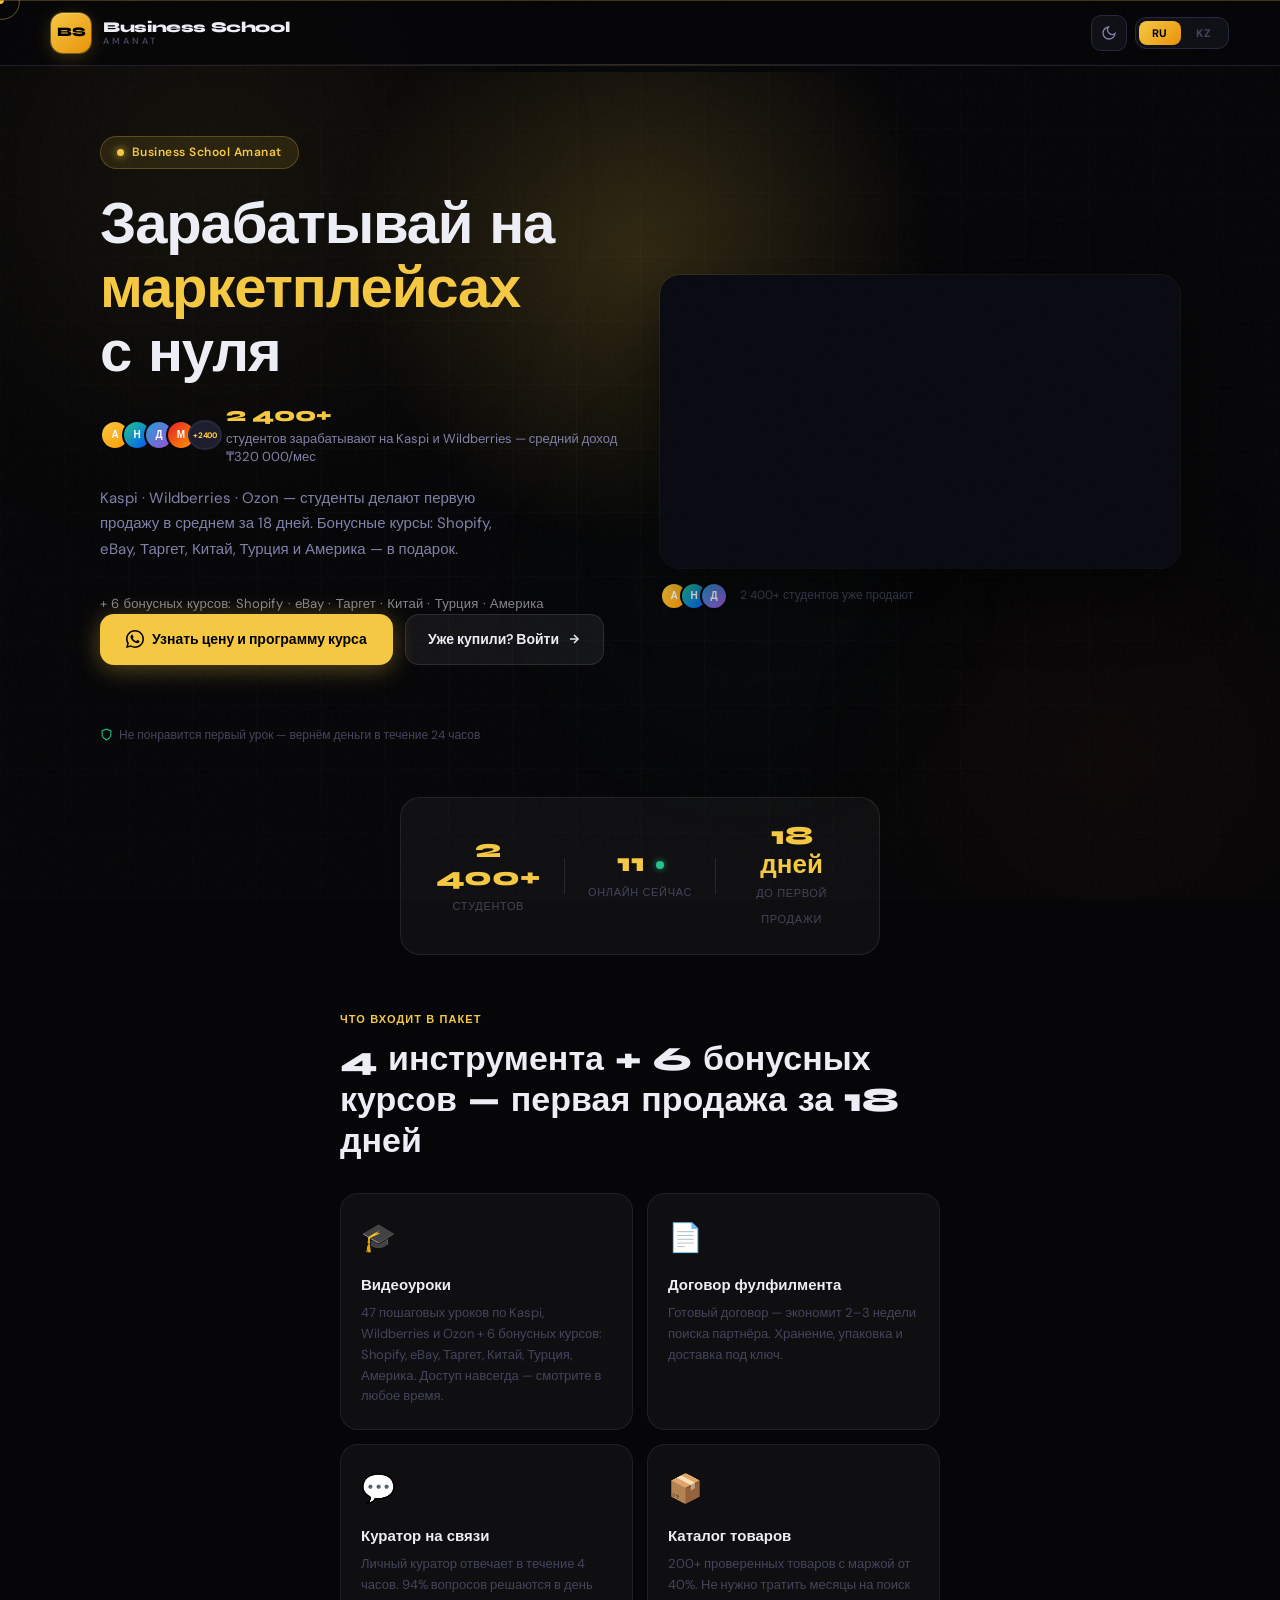
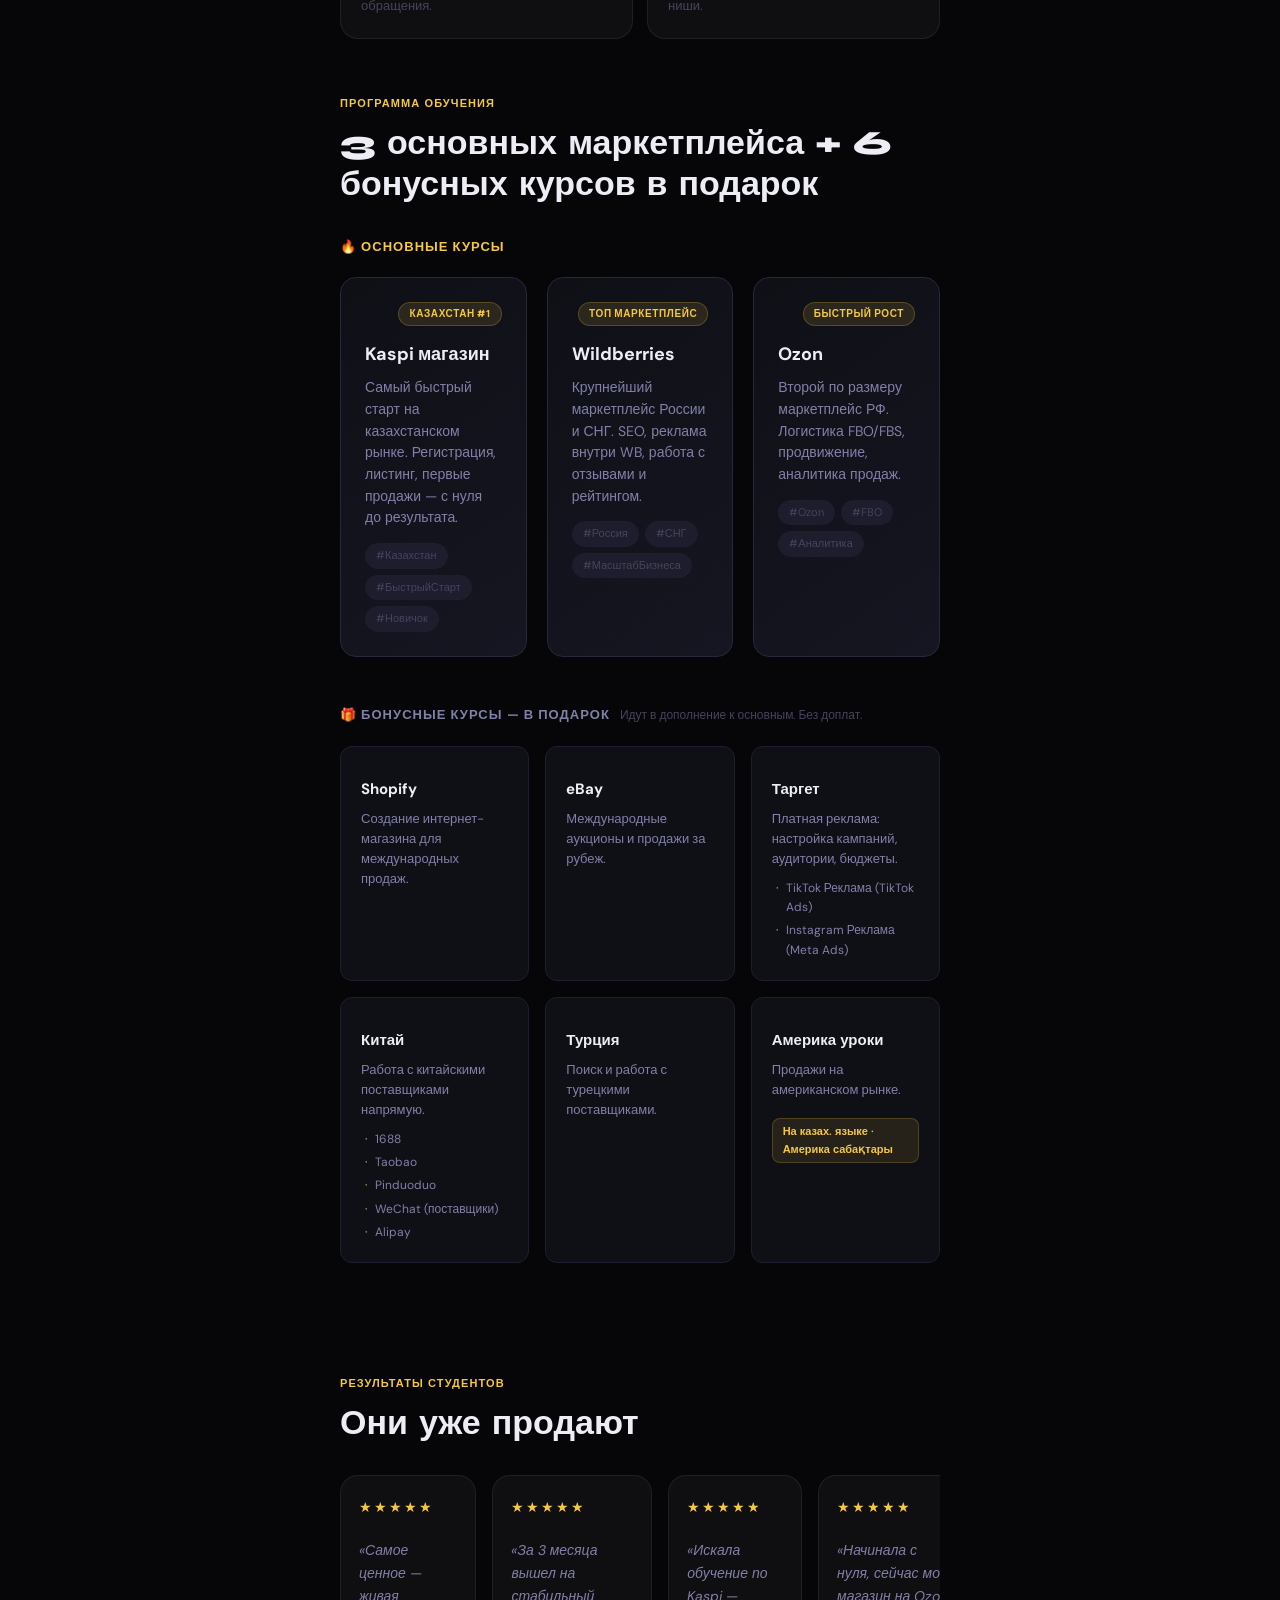
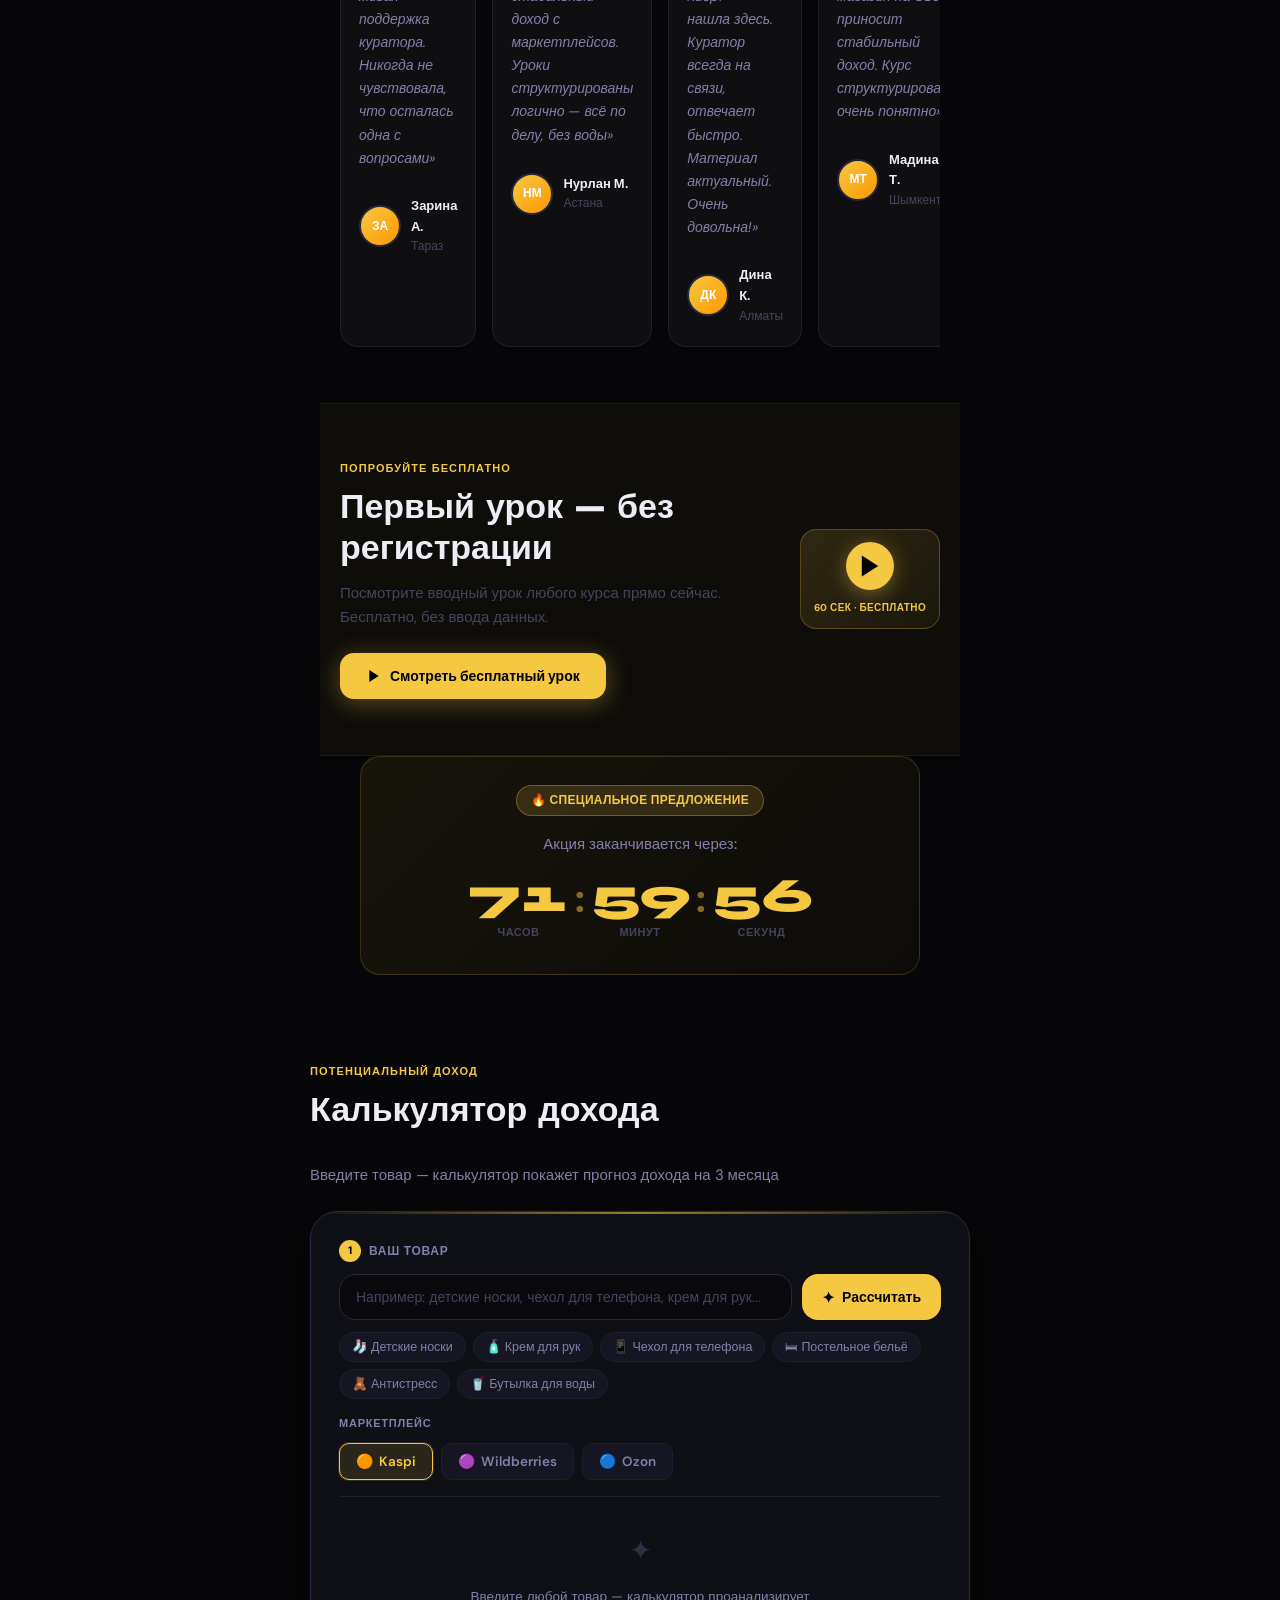
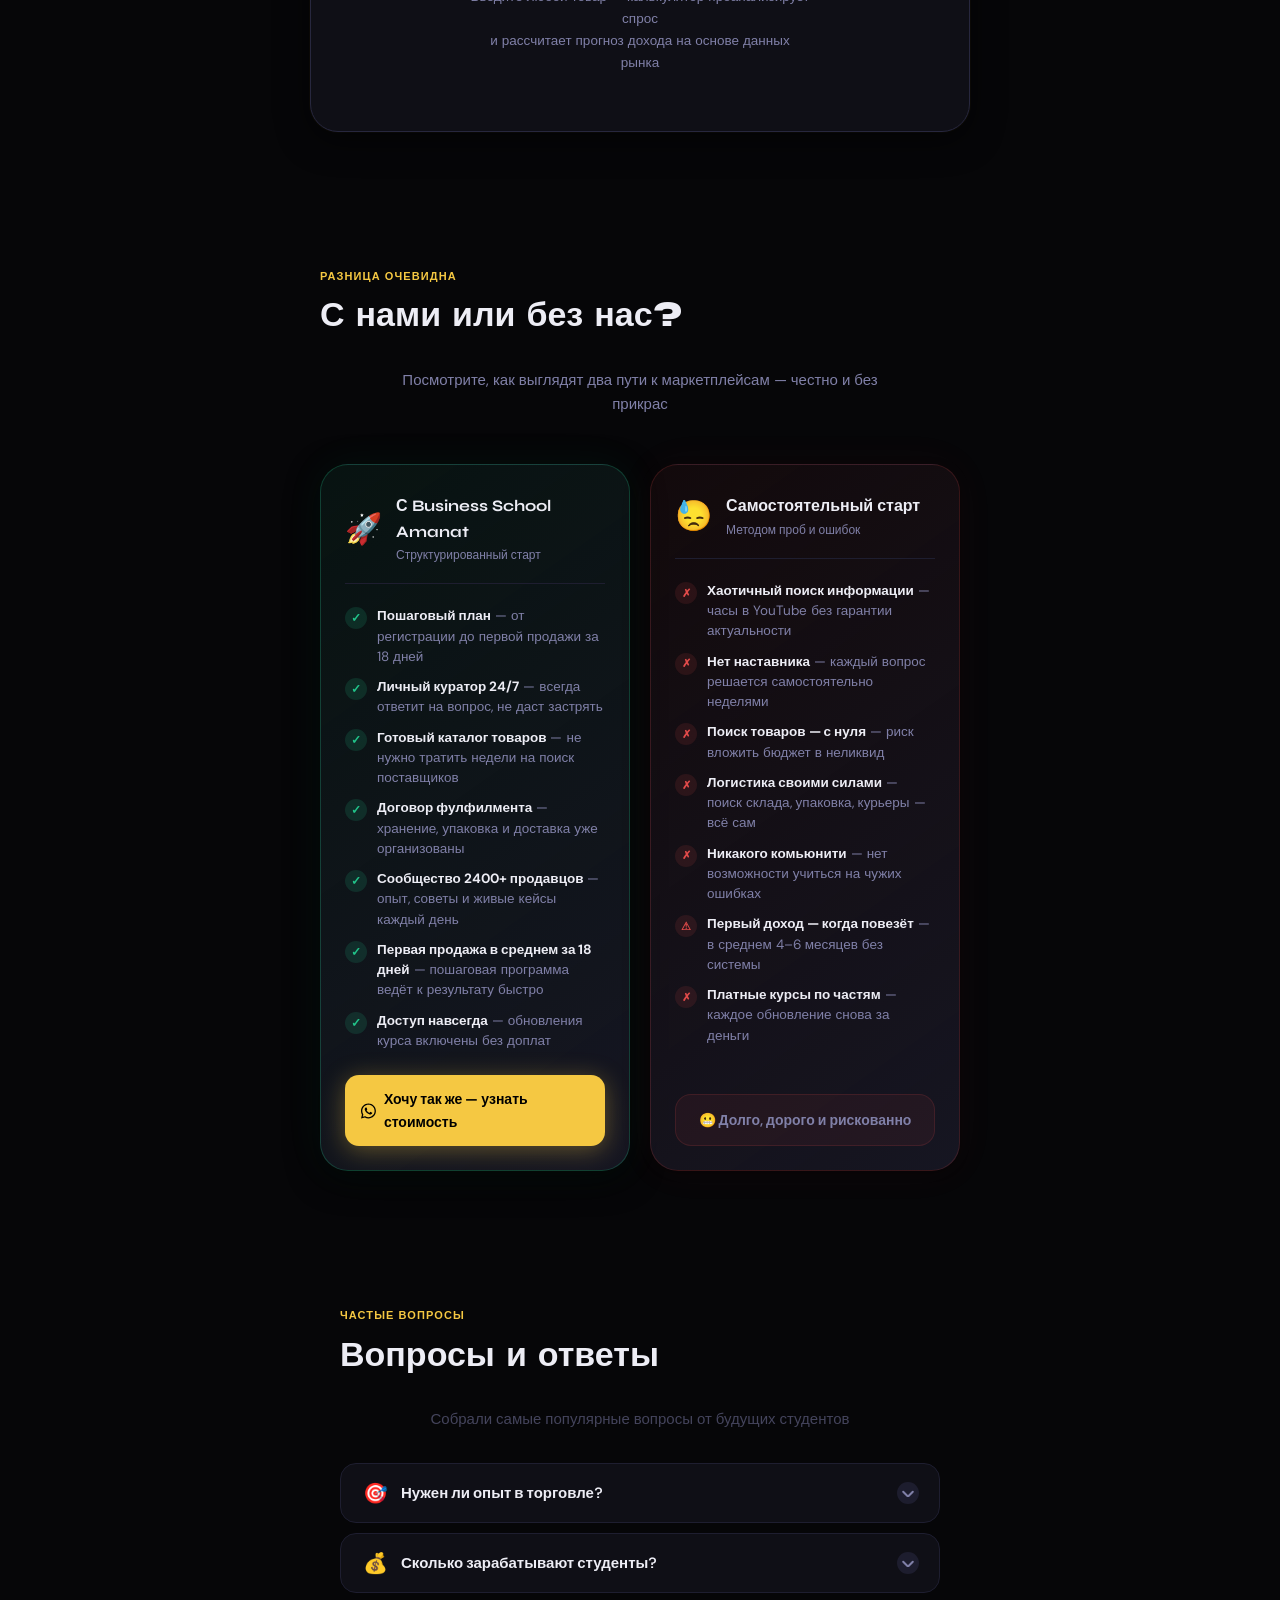
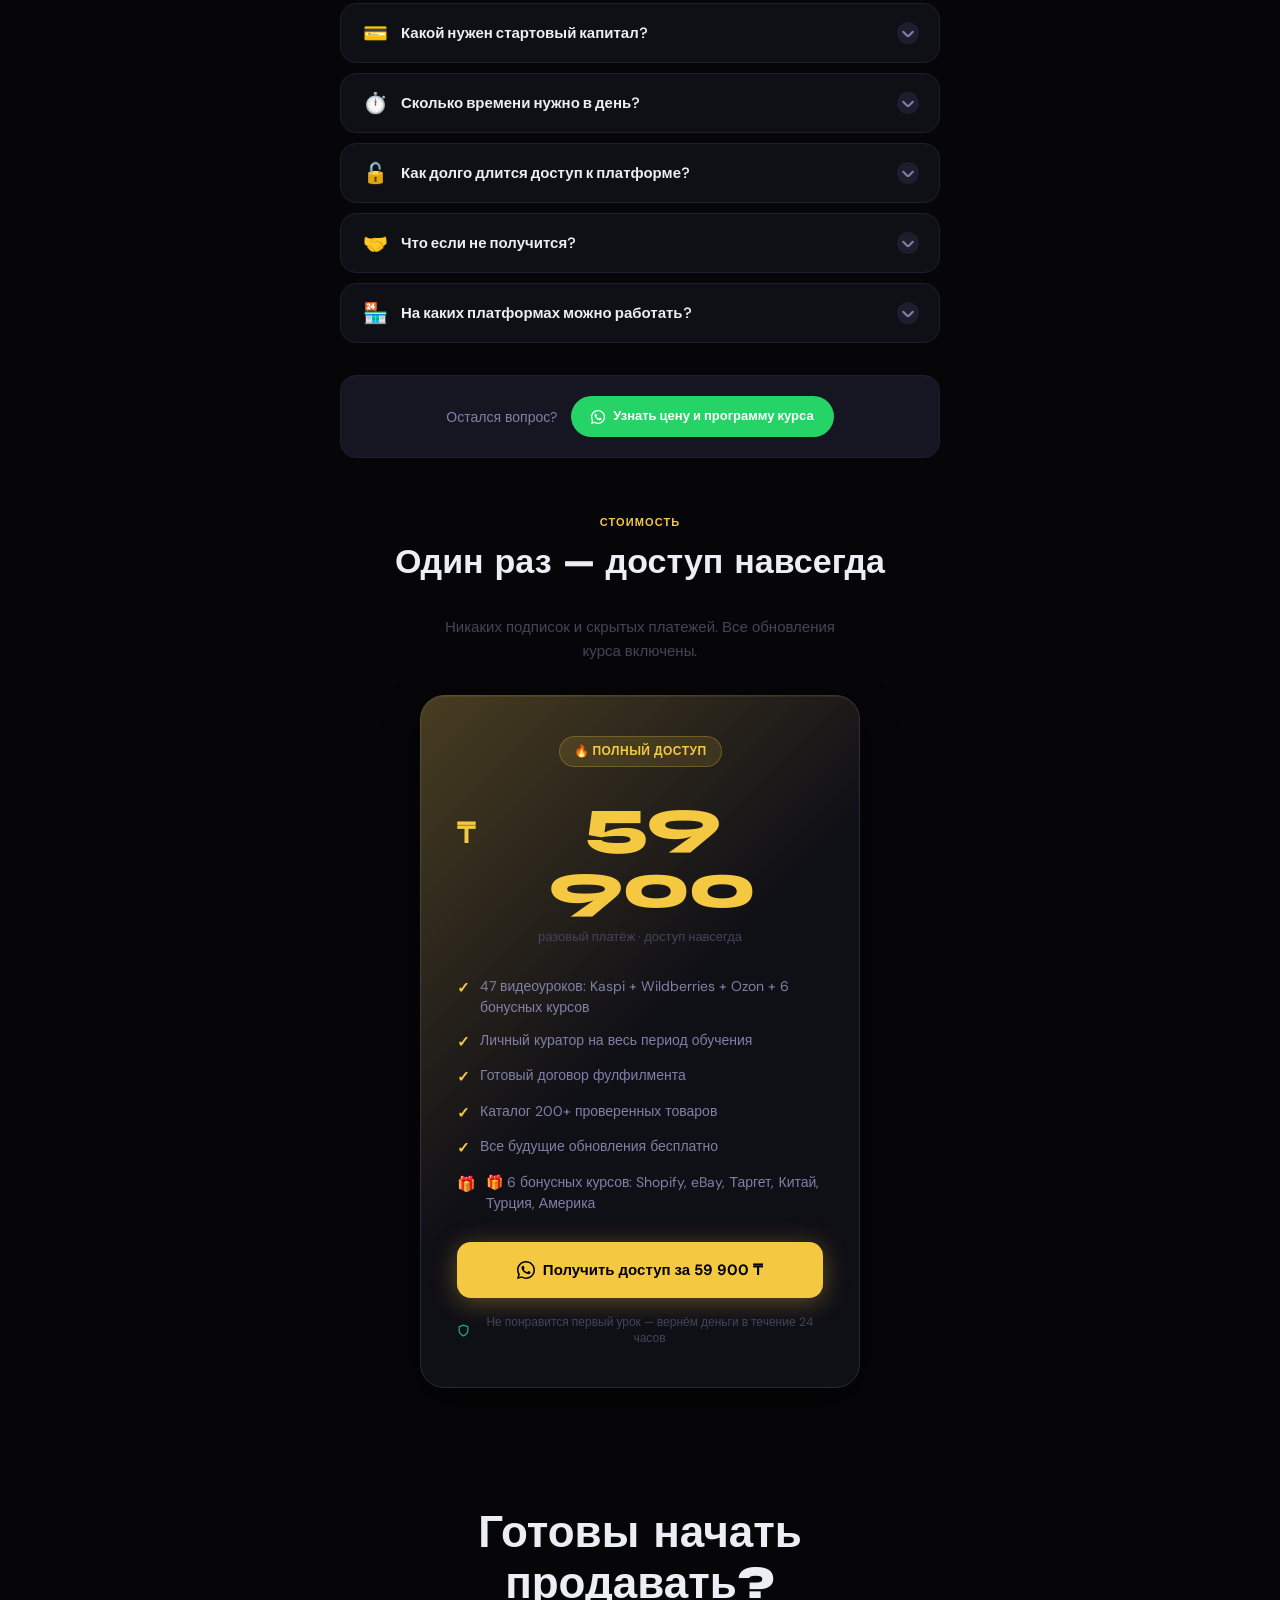
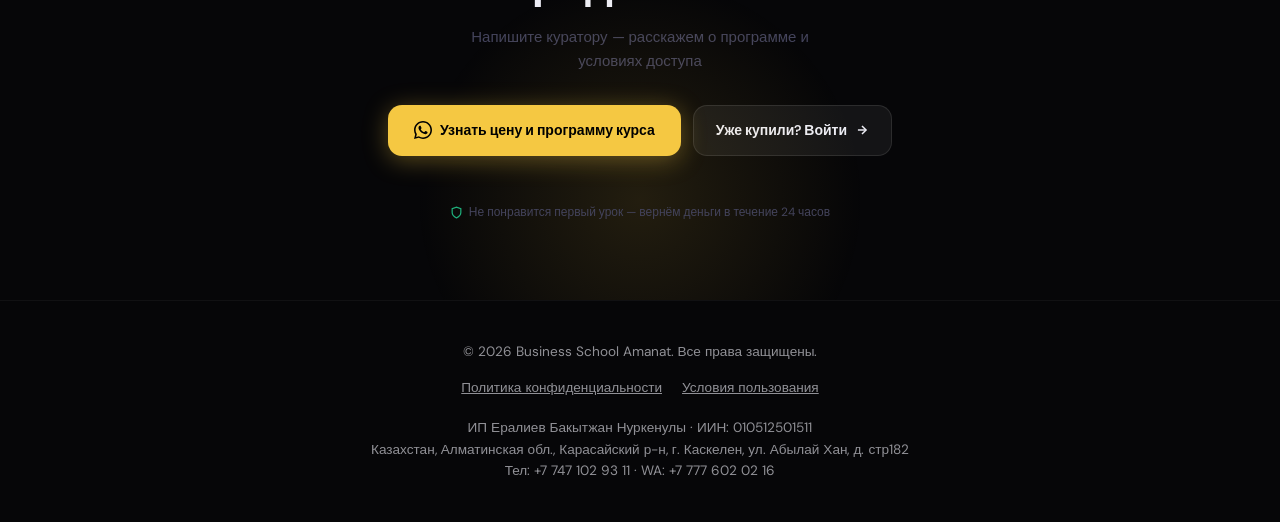
==== commit dcd7bb0a: "Add files via upload" ====
--- a/index.html
+++ b/index.html
@@ -1076,12 +1076,14 @@
   <div style="background:linear-gradient(145deg,#0f0f18,#16101a);border:1.5px solid #e24b4a;border-radius:24px;max-width:480px;width:100%;padding:44px 32px 36px;box-shadow:0 32px 100px rgba(226,75,74,0.18),0 0 0 1px rgba(226,75,74,0.08);">
     <div id="block-overlay-icon" style="font-size:72px;margin-bottom:18px;line-height:1;">🔒</div>
     <h1 id="block-overlay-title" style="color:#e24b4a;font-size:26px;font-weight:800;margin:0 0 14px;letter-spacing:-0.5px;line-height:1.2;">ДОСТУП ЗАБЛОКИРОВАН</h1>
-    <p id="block-overlay-text" style="color:#9090b8;font-size:14px;line-height:1.7;margin:0 0 28px;">Ваш доступ к образовательной платформе приостановлен. Обратитесь к администратору.</p>
+    <p id="block-overlay-text" style="color:#9090b8;font-size:14px;line-height:1.7;margin:0 0 16px;">Ваш доступ к образовательной платформе приостановлен. Обратитесь к администратору.</p>
+    <p id="block-overlay-contact" style="color:#f0b04a;font-size:13px;font-weight:600;margin:0 0 24px;line-height:1.5;"></p>
     <a id="block-overlay-wa" href="https://wa.me/77776020216?text=%D0%97%D0%B4%D1%80%D0%B0%D0%B2%D1%81%D1%82%D0%B2%D1%83%D0%B9%D1%82%D0%B5%2C%20%D1%83%20%D0%BC%D0%B5%D0%BD%D1%8F%20%D0%B2%D0%BE%D0%BF%D1%80%D0%BE%D1%81%20%D0%BF%D0%BE%20%D0%B4%D0%BE%D1%81%D1%82%D1%83%D0%BF%D1%83%20%D0%BA%20%D0%BF%D0%BB%D0%B0%D1%82%D1%84%D0%BE%D1%80%D0%BC%D0%B5" target="_blank" rel="noopener" style="display:inline-flex;align-items:center;gap:10px;background:linear-gradient(135deg,#25D366,#1da851);color:#fff;padding:14px 32px;border-radius:14px;font-weight:700;font-size:15px;text-decoration:none;box-shadow:0 8px 24px rgba(37,211,102,0.3);transition:transform 0.15s,box-shadow 0.15s;pointer-events:all;" onmouseover="this.style.transform='translateY(-2px)';this.style.boxShadow='0 12px 32px rgba(37,211,102,0.4)'" onmouseout="this.style.transform='';this.style.boxShadow='0 8px 24px rgba(37,211,102,0.3)'">
       <svg width="22" height="22" viewBox="0 0 24 24" fill="white" xmlns="http://www.w3.org/2000/svg"><path d="M17.472 14.382c-.297-.149-1.758-.867-2.03-.967-.273-.099-.471-.148-.67.15-.197.297-.767.966-.94 1.164-.173.199-.347.223-.644.075-.297-.15-1.255-.463-2.39-1.475-.883-.788-1.48-1.761-1.653-2.059-.173-.297-.018-.458.13-.606.134-.133.298-.347.446-.52.149-.174.198-.298.298-.497.099-.198.05-.371-.025-.52-.075-.149-.669-1.612-.916-2.207-.242-.579-.487-.5-.669-.51-.173-.008-.371-.01-.57-.01-.198 0-.52.074-.792.372-.272.297-1.04 1.016-1.04 2.479 0 1.462 1.065 2.875 1.213 3.074.149.198 2.096 3.2 5.077 4.487.709.306 1.262.489 1.694.625.712.227 1.36.195 1.871.118.571-.085 1.758-.719 2.006-1.413.248-.694.248-1.289.173-1.413-.074-.124-.272-.198-.57-.347m-5.421 7.403h-.004a9.87 9.87 0 01-5.031-1.378l-.361-.214-3.741.982.998-3.648-.235-.374a9.86 9.86 0 01-1.51-5.26c.001-5.45 4.436-9.884 9.888-9.884 2.64 0 5.122 1.03 6.988 2.898a9.825 9.825 0 012.893 6.994c-.003 5.45-4.437 9.884-9.885 9.884m8.413-18.297A11.815 11.815 0 0012.05 0C5.495 0 .16 5.335.157 11.892c0 2.096.547 4.142 1.588 5.945L.057 24l6.305-1.654a11.882 11.882 0 005.683 1.448h.005c6.554 0 11.89-5.335 11.893-11.893a11.821 11.821 0 00-3.48-8.413z"/></svg>
       Написать в WhatsApp
     </a>
     <p style="color:#4a4a6a;font-size:11px;margin:18px 0 0;">+7 777 602 02 16 · Техподдержка</p>
+    <button id="block-overlay-ok" style="display:block;width:100%;margin-top:14px;padding:11px;background:transparent;border:1.5px solid #2a2a4a;color:#5a5a7a;border-radius:12px;font-size:13px;font-weight:600;cursor:pointer;transition:border-color 0.15s,color 0.15s;pointer-events:all;" onmouseover="this.style.borderColor='#5050a0';this.style.color='#9090c0';" onmouseout="this.style.borderColor='#2a2a4a';this.style.color='#5a5a7a';">OK</button>
   </div>
 </div>
 </body>
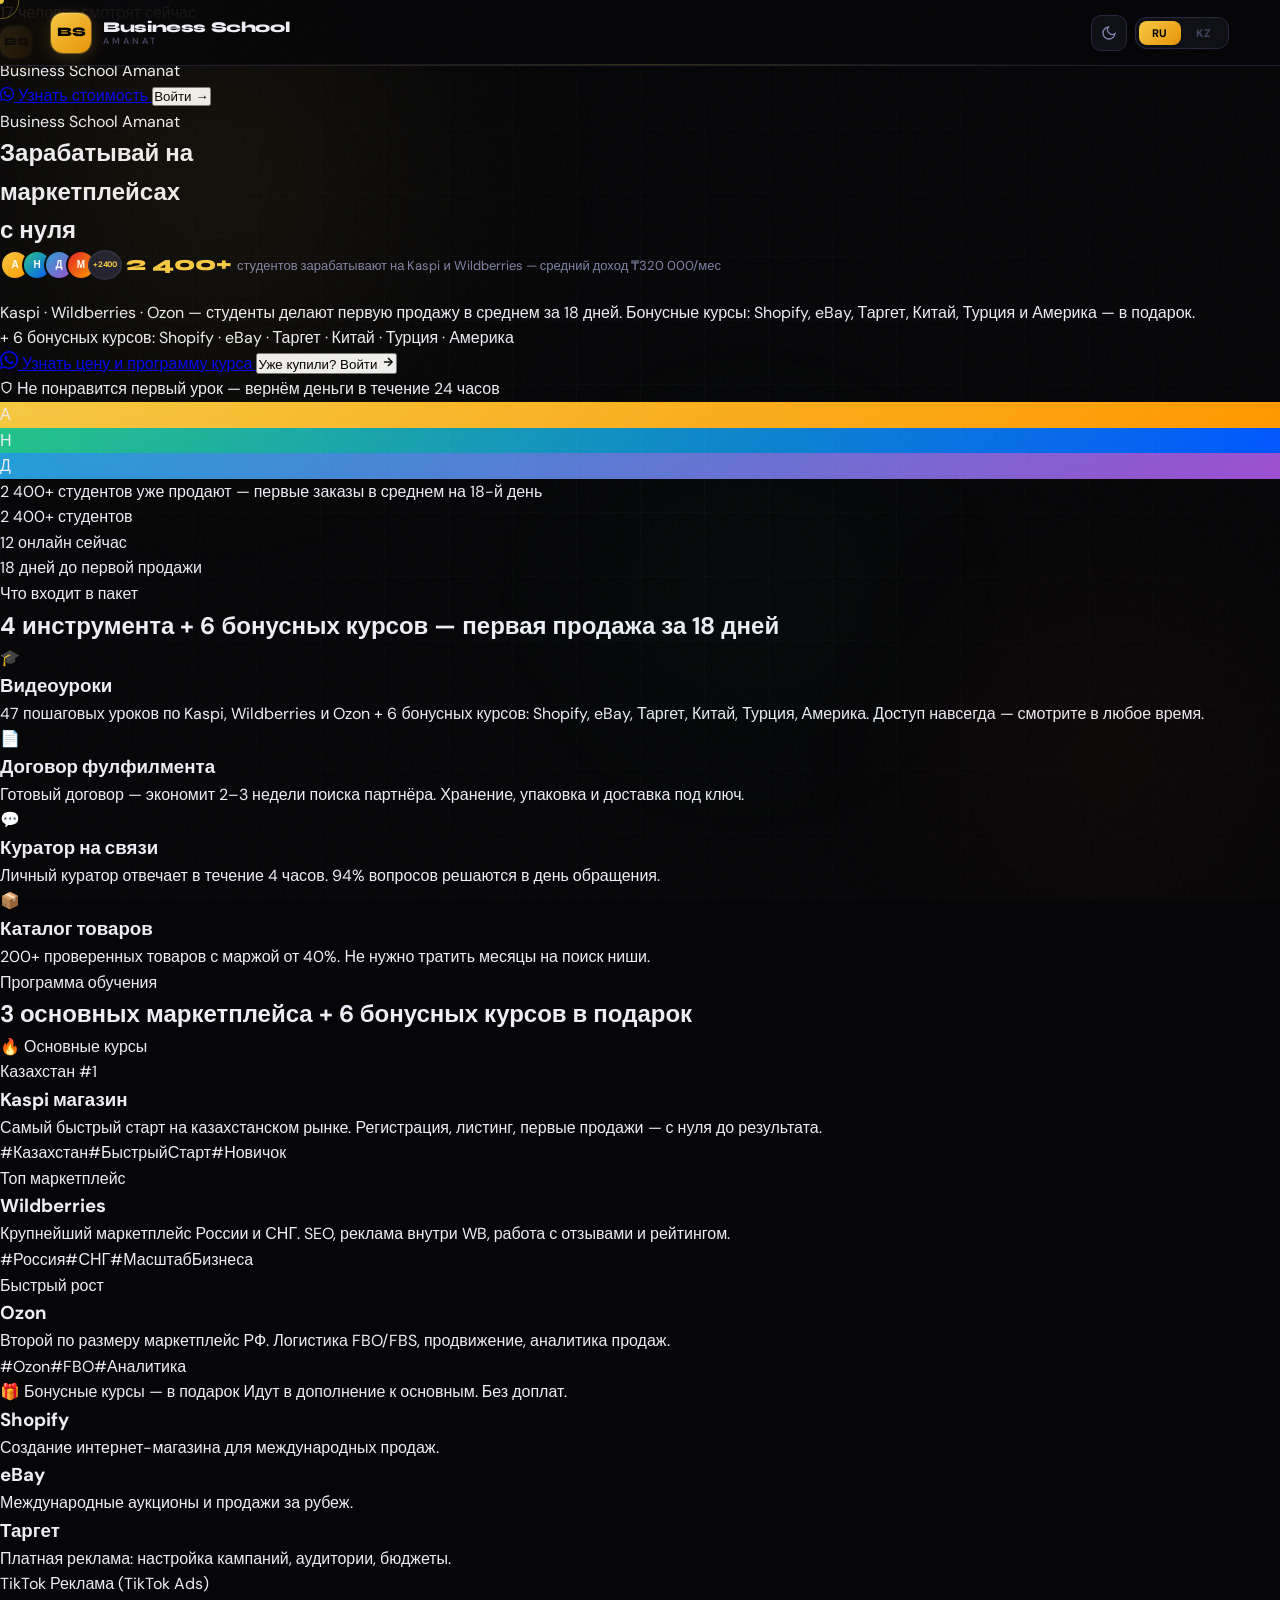
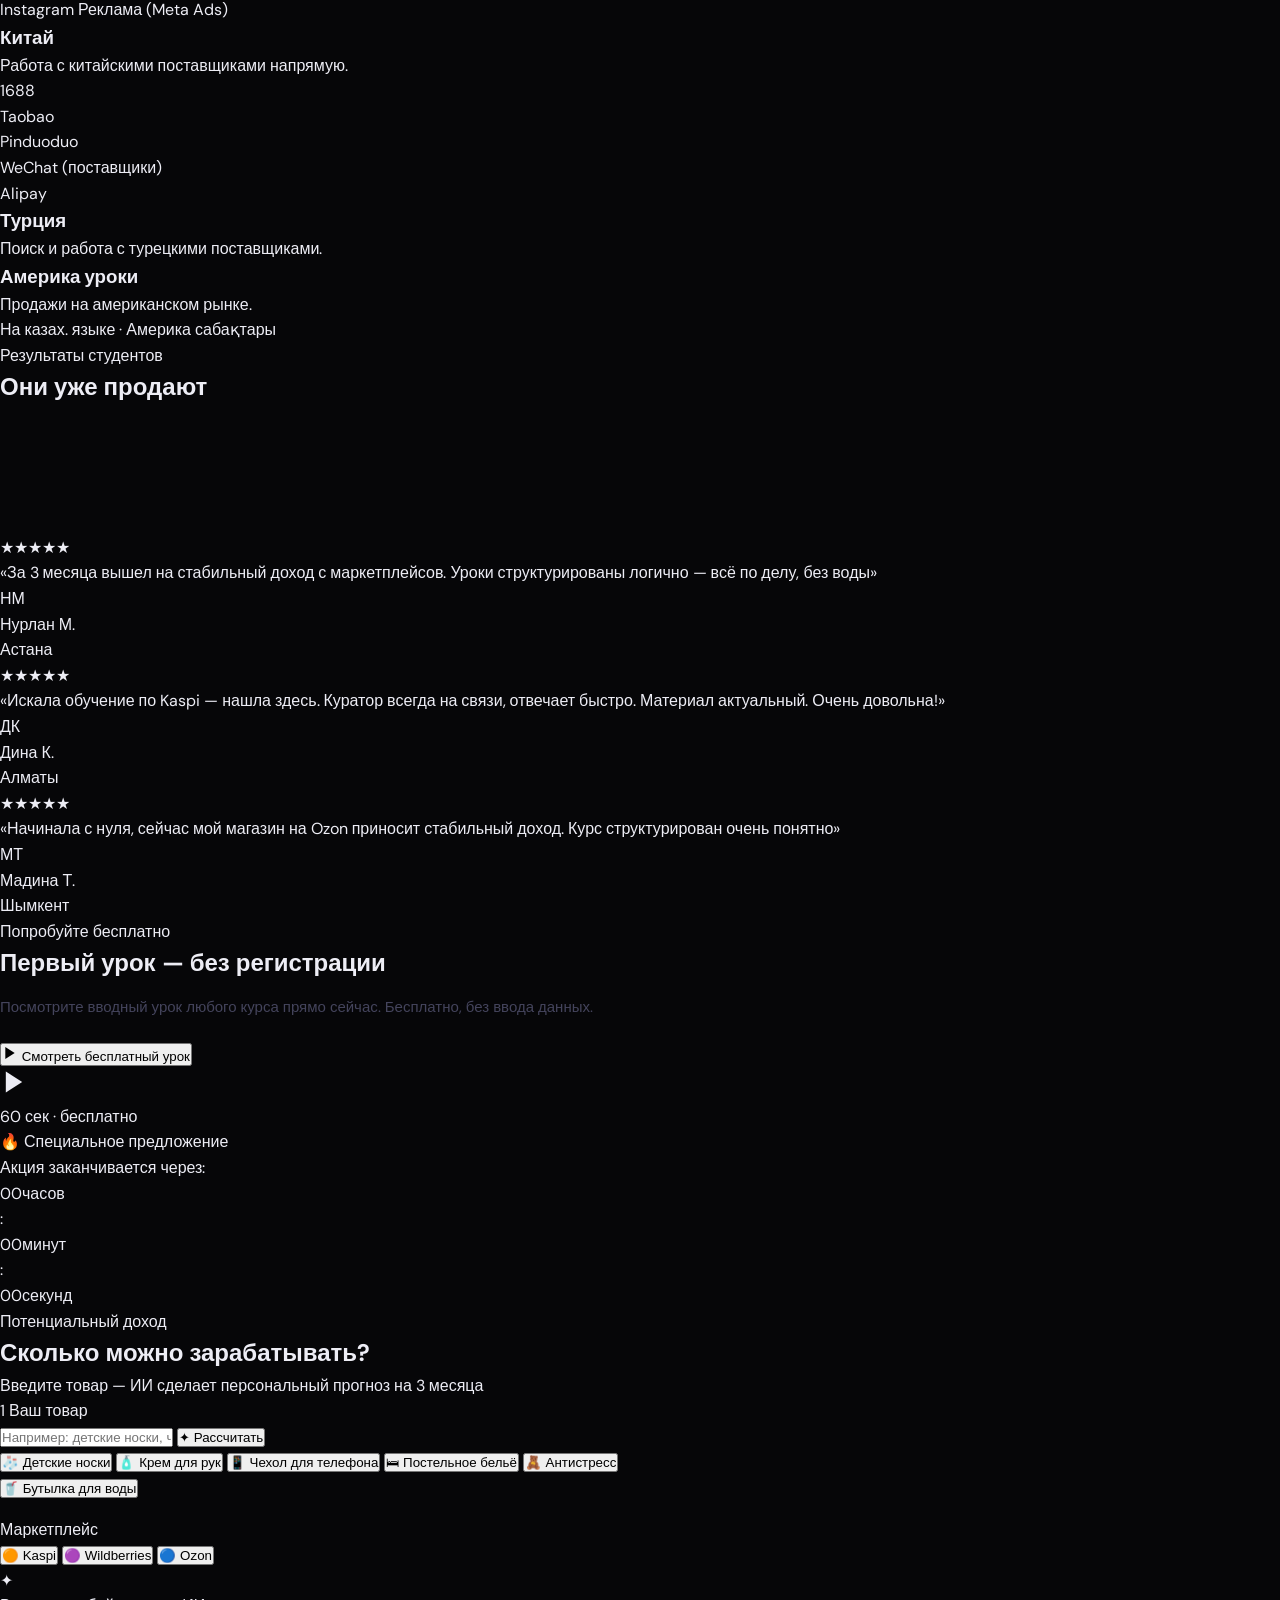
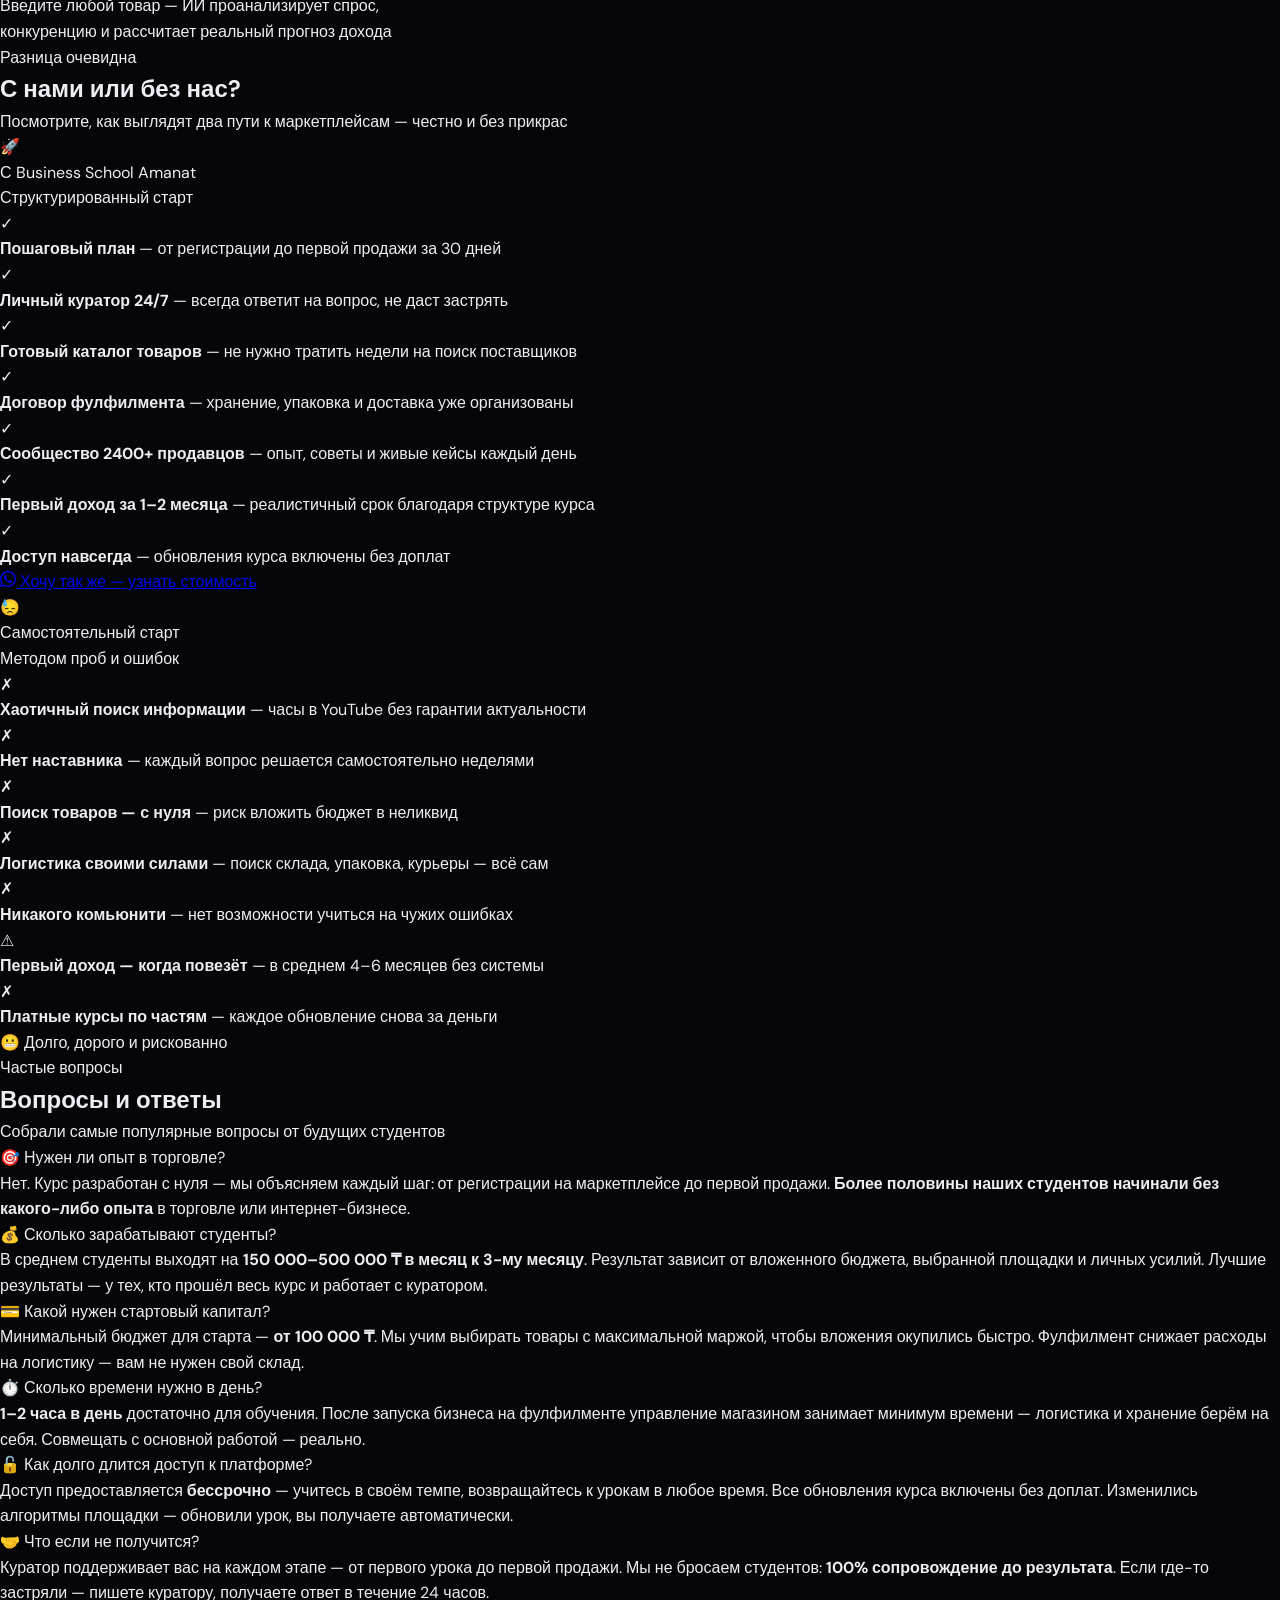
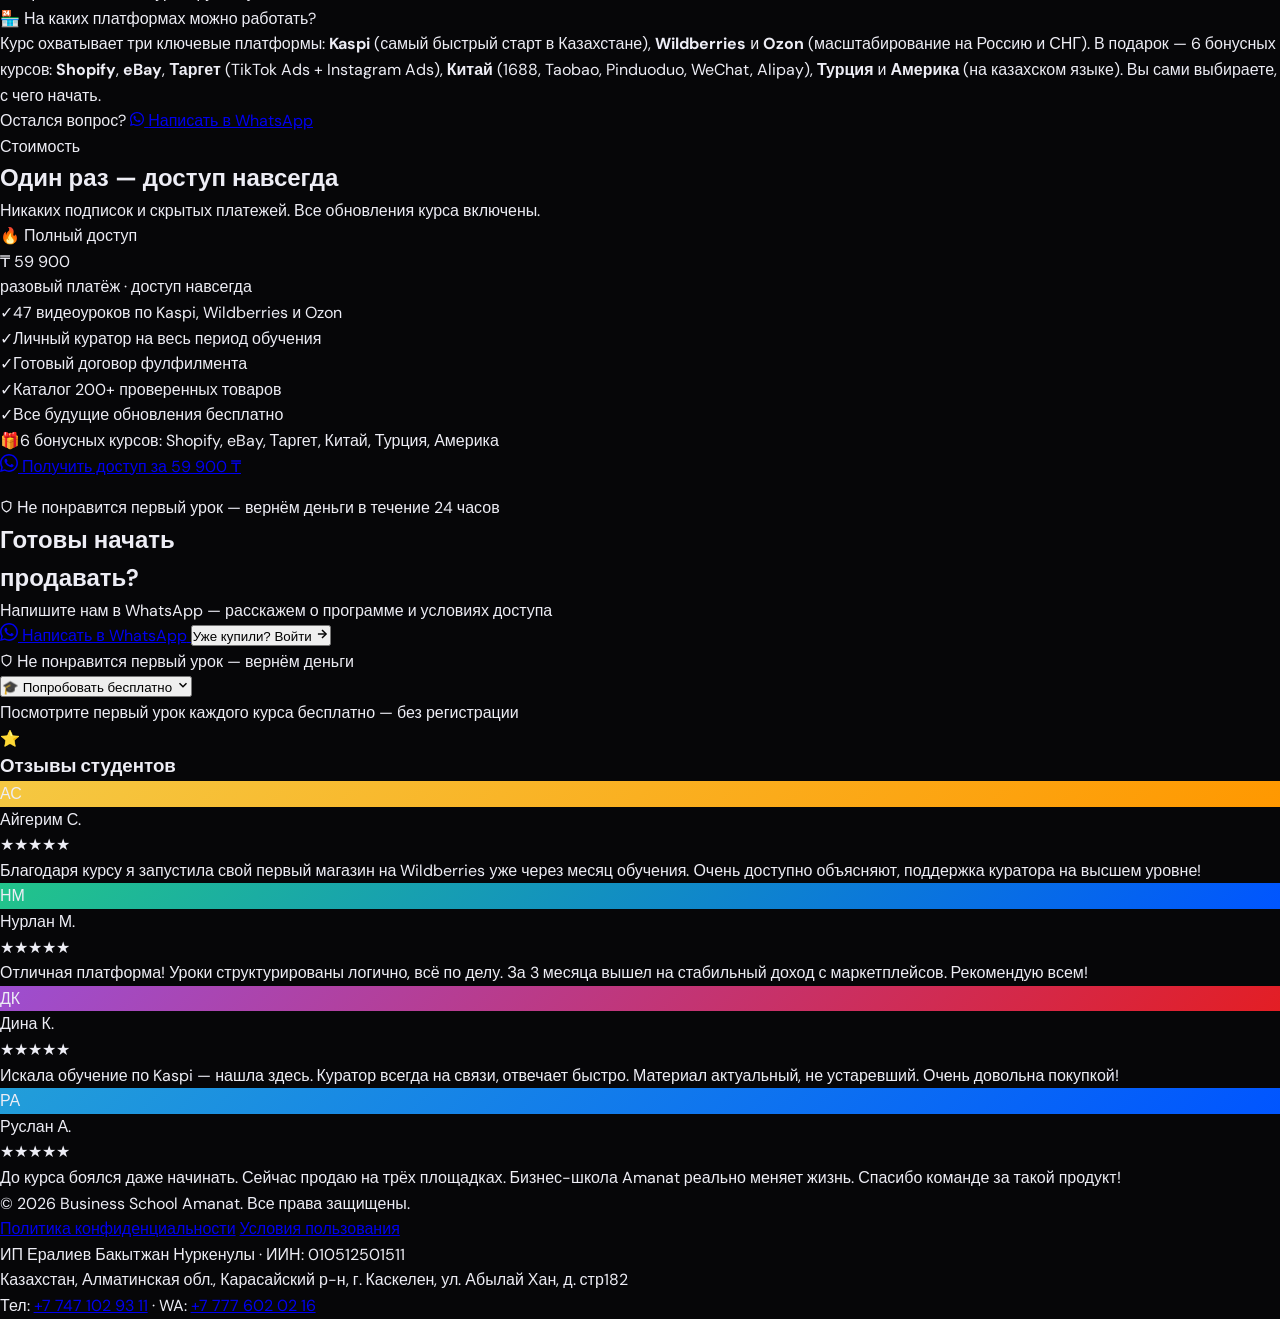
==== commit f256f4e2: "Add files via upload" ====
--- a/index.html
+++ b/index.html
@@ -16,6 +16,8 @@
 <meta content="ru_RU" property="og:locale"/>
 <meta content="https://amanat.school" property="og:url"/>
 <meta content="https://amanat.school/og-image.jpg" property="og:image"/>
+<meta content="1200" property="og:image:width"/>
+<meta content="630" property="og:image:height"/>
 <!-- ── Mobile ── -->
 <meta content="#f5c842" name="theme-color"/>
 <meta content="telephone=no" name="format-detection"/>
@@ -28,7 +30,6 @@
 <link href="https://fonts.googleapis.com/css2?family=Syne:wght@400;600;700;800&amp;family=DM+Sans:ital,opsz,wght@0,9..40,300;0,9..40,400;0,9..40,500;0,9..40,600;1,9..40,400&amp;family=JetBrains+Mono:wght@400;500;700&amp;display=swap" media="print" onload="this.media='all'" rel="stylesheet"/>
 <noscript><link href="https://fonts.googleapis.com/css2?family=Syne:wght@400;600;700;800&amp;family=DM+Sans:ital,opsz,wght@0,9..40,300;0,9..40,400;0,9..40,500;0,9..40,600;1,9..40,400&amp;family=JetBrains+Mono:wght@400;500;700&amp;display=swap" rel="stylesheet"/></noscript>
 <link href="style.css" rel="stylesheet"/>
-<link href="platform.css" rel="stylesheet"/>
 <!-- manifest removed -->
 <!-- YouTube IFrame API for seek control -->
 <script src="https://www.youtube.com/iframe_api"></script>
@@ -66,7 +67,7 @@
 <svg fill="currentColor" height="14" viewbox="0 0 24 24" width="14"><path d="M17.472 14.382c-.297-.149-1.758-.867-2.03-.967-.273-.099-.471-.148-.67.15-.197.297-.767.966-.94 1.164-.173.199-.347.223-.644.075-.297-.15-1.255-.463-2.39-1.475-.883-.788-1.48-1.761-1.653-2.059-.173-.297-.018-.458.13-.606.134-.133.298-.347.446-.52.149-.174.198-.298.298-.497.099-.198.05-.371-.025-.52-.075-.149-.669-1.612-.916-2.207-.242-.579-.487-.5-.669-.51-.173-.008-.371-.01-.57-.01-.198 0-.52.074-.792.372-.272.297-1.04 1.016-1.04 2.479 0 1.462 1.065 2.875 1.213 3.074.149.198 2.096 3.2 5.077 4.487.709.306 1.262.489 1.694.625.712.227 1.36.195 1.871.118.571-.085 1.758-.719 2.006-1.413.248-.694.248-1.289.173-1.413-.074-.124-.272-.198-.57-.347z"></path><path d="M12 0C5.373 0 0 5.373 0 12c0 2.123.553 4.116 1.524 5.847L.057 23.882l6.186-1.448A11.952 11.952 0 0 0 12 24c6.627 0 12-5.373 12-12S18.627 0 12 0zm0 21.894a9.878 9.878 0 0 1-5.031-1.378l-.361-.214-3.741.875.944-3.643-.235-.374A9.861 9.861 0 0 1 2.106 12C2.106 6.536 6.536 2.106 12 2.106S21.894 6.536 21.894 12 17.464 21.894 12 21.894z"></path></svg>
 <span id="sticky-cta-label">Узнать стоимость</span>
 </a>
-<button class="sticky-cta-login" id="sticky-cta-login-btn" onclick="showLandingLogin()">Войти →</button>
+<button class="sticky-cta-login" id="sticky-cta-login-btn" onclick="window.location.href='login.html'">Войти →</button>
 </div>
 </div>
 </div>
@@ -174,7 +175,7 @@
 <svg fill="currentColor" height="18" viewbox="0 0 24 24" width="18"><path d="M17.472 14.382c-.297-.149-1.758-.867-2.03-.967-.273-.099-.471-.148-.67.15-.197.297-.767.966-.94 1.164-.173.199-.347.223-.644.075-.297-.15-1.255-.463-2.39-1.475-.883-.788-1.48-1.761-1.653-2.059-.173-.297-.018-.458.13-.606.134-.133.298-.347.446-.52.149-.174.198-.298.298-.497.099-.198.05-.371-.025-.52-.075-.149-.669-1.612-.916-2.207-.242-.579-.487-.5-.669-.51-.173-.008-.371-.01-.57-.01-.198 0-.52.074-.792.372-.272.297-1.04 1.016-1.04 2.479 0 1.462 1.065 2.875 1.213 3.074.149.198 2.096 3.2 5.077 4.487.709.306 1.262.489 1.694.625.712.227 1.36.195 1.871.118.571-.085 1.758-.719 2.006-1.413.248-.694.248-1.289.173-1.413-.074-.124-.272-.198-.57-.347z"></path><path d="M12 0C5.373 0 0 5.373 0 12c0 2.123.553 4.116 1.524 5.847L.057 23.882l6.186-1.448A11.952 11.952 0 0 0 12 24c6.627 0 12-5.373 12-12S18.627 0 12 0zm0 21.894a9.878 9.878 0 0 1-5.031-1.378l-.361-.214-3.741.875.944-3.643-.235-.374A9.861 9.861 0 0 1 2.106 12C2.106 6.536 6.536 2.106 12 2.106S21.894 6.536 21.894 12 17.464 21.894 12 21.894z"></path></svg>
 <span id="lp-hero-btn-wa-text">Узнать стоимость</span>
 </a>
-<button class="lp-btn-secondary" onclick="showLandingLogin()">
+<button class="lp-btn-secondary" onclick="window.location.href='login.html'">
 <span id="lp-hero-btn-login">Уже купили? Войти</span>
 <svg fill="none" height="14" stroke="currentColor" stroke-width="2.5" viewbox="0 0 24 24" width="14"><line x1="5" x2="19" y1="12" y2="12"></line><polyline points="12 5 19 12 12 19"></polyline></svg>
 </button>
@@ -783,7 +784,7 @@
 <svg fill="currentColor" height="18" viewbox="0 0 24 24" width="18"><path d="M17.472 14.382c-.297-.149-1.758-.867-2.03-.967-.273-.099-.471-.148-.67.15-.197.297-.767.966-.94 1.164-.173.199-.347.223-.644.075-.297-.15-1.255-.463-2.39-1.475-.883-.788-1.48-1.761-1.653-2.059-.173-.297-.018-.458.13-.606.134-.133.298-.347.446-.52.149-.174.198-.298.298-.497.099-.198.05-.371-.025-.52-.075-.149-.669-1.612-.916-2.207-.242-.579-.487-.5-.669-.51-.173-.008-.371-.01-.57-.01-.198 0-.52.074-.792.372-.272.297-1.04 1.016-1.04 2.479 0 1.462 1.065 2.875 1.213 3.074.149.198 2.096 3.2 5.077 4.487.709.306 1.262.489 1.694.625.712.227 1.36.195 1.871.118.571-.085 1.758-.719 2.006-1.413.248-.694.248-1.289.173-1.413-.074-.124-.272-.198-.57-.347z"></path><path d="M12 0C5.373 0 0 5.373 0 12c0 2.123.553 4.116 1.524 5.847L.057 23.882l6.186-1.448A11.952 11.952 0 0 0 12 24c6.627 0 12-5.373 12-12S18.627 0 12 0zm0 21.894a9.878 9.878 0 0 1-5.031-1.378l-.361-.214-3.741.875.944-3.643-.235-.374A9.861 9.861 0 0 1 2.106 12C2.106 6.536 6.536 2.106 12 2.106S21.894 6.536 21.894 12 17.464 21.894 12 21.894z"></path></svg>
 <span id="lp-cta-wa-btn">Написать в WhatsApp</span>
 </a>
-<button class="lp-btn-secondary" onclick="showLandingLogin()">
+<button class="lp-btn-secondary" onclick="window.location.href='login.html'">
 <span id="lp-cta-login-btn">Уже купили? Войти</span>
 <svg fill="none" height="14" stroke="currentColor" stroke-width="2.5" viewbox="0 0 24 24" width="14"><line x1="5" x2="19" y1="12" y2="12"></line><polyline points="12 5 19 12 12 19"></polyline></svg>
 </button>
@@ -811,115 +812,6 @@
 </div>
 <!-- ═══════════════════════════════════════════ CURSOR TOOLTIP ════ -->
 <div class="cursor-tooltip" id="cursor-tooltip"></div>
-<!-- ═══════════════════════════════════════════ LOGIN PAGE ════════════ -->
-<div class="page" id="login-page" style="display:none">
-<!-- Кнопка назад на лендинг -->
-<button class="lp-back-btn" id="lp-back-btn" onclick="showLanding()" style="display:none">
-<svg fill="none" height="14" stroke="currentColor" stroke-width="2.5" viewbox="0 0 24 24" width="14"><line x1="19" x2="5" y1="12" y2="12"></line><polyline points="12 19 5 12 12 5"></polyline></svg>
-<span id="lp-back-btn-text">На главную</span>
-</button>
-<div class="login-scene">
-<!-- Floating decorative elements -->
-<div aria-hidden="true" class="login-deco">
-<div class="deco-card deco-card-1">
-<div class="deco-stat">
-<span class="deco-num">2,400+</span>
-<span class="deco-lbl" data-kz="Студент" data-ru="Студентов">Студентов</span>
-</div>
-</div>
-<div class="deco-card deco-card-2">
-<div class="deco-stat">
-<span class="deco-num">100%</span>
-<span class="deco-lbl" data-kz="Қанағат" data-ru="Довольны">Довольны</span>
-</div>
-</div>
-<div class="deco-card deco-card-3">
-<svg fill="none" height="24" viewbox="0 0 24 24" width="24"><path d="M12 2L15.09 8.26L22 9.27L17 14.14L18.18 21.02L12 17.77L5.82 21.02L7 14.14L2 9.27L8.91 8.26L12 2Z" fill="var(--gold)" opacity="0.9"></path></svg>
-</div>
-</div>
-<div class="login-wrap">
-<div class="login-eyebrow">
-<span class="eyebrow-dot"></span>
-<span id="eyebrow-text">Образовательная платформа</span>
-</div>
-<div class="login-card">
-<div class="login-card-glow"></div>
-<h1 class="login-h" id="login-title">Добро<br/>пожаловать</h1>
-<p class="login-sub" id="login-subtitle">Введите данные для входа. Доступ предоставляется только зарегистрированным участникам.</p>
-<div class="login-hint">
-<div class="hint-icon">💡</div>
-<p id="login-hint-text">Введите имя, ИИН и номер телефона, которые вы указывали при заключении договора с Business School Amanat.</p>
-</div>
-<div class="form-fields">
-<div class="field">
-<label class="field-label" id="label-name">Ваше имя</label>
-<div class="field-wrap">
-<span class="field-icon">
-<svg fill="none" height="16" stroke="currentColor" stroke-width="1.8" viewbox="0 0 24 24" width="16"><path d="M20 21v-2a4 4 0 0 0-4-4H8a4 4 0 0 0-4 4v2"></path><circle cx="12" cy="7" r="4"></circle></svg>
-</span>
-<input autocomplete="off" class="field-input" id="inp-name" placeholder="Нурлан Нурланов" type="text"/>
-<div class="field-border-anim"></div>
-</div>
-</div>
-<div class="field">
-<label class="field-label" id="label-iin">ИИН</label>
-<div class="field-wrap">
-<span class="field-icon">
-<svg fill="none" height="16" stroke="currentColor" stroke-width="1.8" viewbox="0 0 24 24" width="16"><rect height="18" rx="2" ry="2" width="18" x="3" y="4"></rect><line x1="16" x2="16" y1="2" y2="6"></line><line x1="8" x2="8" y1="2" y2="6"></line><line x1="3" x2="21" y1="10" y2="10"></line></svg>
-</span>
-<input autocomplete="off" class="field-input" id="inp-iin" inputmode="numeric" maxlength="12" placeholder="123456789012" type="text"/>
-<div class="field-border-anim"></div>
-</div>
-<p class="lp-iin-note">Мы используем ИИН только для проверки вашего договора. Данные не передаются третьим лицам.</p>
-</div>
-<div class="field">
-<label class="field-label" id="label-phone">Номер телефона</label>
-<div class="field-wrap">
-<span class="field-icon">
-<svg fill="none" height="16" stroke="currentColor" stroke-width="1.8" viewbox="0 0 24 24" width="16"><path d="M22 16.92v3a2 2 0 0 1-2.18 2 19.79 19.79 0 0 1-8.63-3.07A19.5 19.5 0 0 1 4.69 12 19.79 19.79 0 0 1 1.71 3.37a2 2 0 0 1 1.99-2.18H6.7a2 2 0 0 1 2 1.72 12.84 12.84 0 0 0 .7 2.81 2 2 0 0 1-.45 2.11L7.91 9a16 16 0 0 0 6 6l1.04-1.04a2 2 0 0 1 2.11-.45 12.84 12.84 0 0 0 2.81.7A2 2 0 0 1 22 16.92z"></path></svg>
-</span>
-<input autocomplete="off" class="field-input" id="inp-phone" placeholder="+7 (777) 000 00 00" type="tel"/>
-<div class="field-border-anim"></div>
-</div>
-</div>
-</div>
-<button class="login-btn" id="login-btn" onclick="doLogin()">
-<span class="btn-content">
-<span id="btn-text">Войти в платформу</span>
-<svg fill="none" height="16" stroke="currentColor" stroke-width="2.5" viewbox="0 0 24 24" width="16"><line x1="5" x2="19" y1="12" y2="12"></line><polyline points="12 5 19 12 12 19"></polyline></svg>
-</span>
-<div class="btn-shimmer"></div>
-<div class="btn-glow"></div>
-</button>
-<div class="progress-wrap" id="progress-wrap">
-<div class="progress-header">
-<span class="progress-label-text" id="progress-label-text">Проверяем...</span>
-<span class="progress-pct" id="prog-pct">0%</span>
-</div>
-<div class="progress-track">
-<div class="progress-fill" id="prog-fill"></div>
-<div class="progress-glow" id="prog-glow"></div>
-</div>
-<div class="progress-steps" id="prog-steps"></div>
-</div>
-<div class="msg error" id="login-error"></div>
-<div class="msg success" id="login-success"></div>
-<!-- ── WhatsApp CTA в контейнере авторизации ── -->
-<div class="login-wa-wrap">
-<p class="login-wa-label" id="login-wa-label">Нет доступа или нужна помощь?</p>
-<a class="login-wa-btn" href="https://wa.me/77776020216?text=%D0%97%D0%B4%D1%80%D0%B0%D0%B2%D1%81%D1%82%D0%B2%D1%83%D0%B9%D1%82%D0%B5%2C%20%D1%85%D0%BE%D1%87%D1%83%20%D1%83%D0%B7%D0%BD%D0%B0%D1%82%D1%8C%20%D0%BE%20%D0%B4%D0%BE%D1%81%D1%82%D1%83%D0%BF%D0%B5%20%D0%BA%20%D0%BF%D0%BB%D0%B0%D1%82%D1%84%D0%BE%D1%80%D0%BC%D0%B5" id="login-wa-link" rel="noopener" target="_blank">
-<span class="login-wa-icon">
-<svg fill="currentColor" height="18" viewbox="0 0 24 24" width="18"><path d="M17.472 14.382c-.297-.149-1.758-.867-2.03-.967-.273-.099-.471-.148-.67.15-.197.297-.767.966-.94 1.164-.173.199-.347.223-.644.075-.297-.149-1.255-.463-2.39-1.475-.883-.788-1.48-1.761-1.653-2.059-.173-.297-.018-.458.13-.606.134-.133.298-.347.446-.52.149-.174.198-.298.298-.497.099-.198.05-.371-.025-.52-.075-.149-.669-1.612-.916-2.207-.242-.579-.487-.5-.669-.51-.173-.008-.371-.01-.57-.01-.198 0-.52.074-.792.372-.272.297-1.04 1.016-1.04 2.479 0 1.462 1.065 2.875 1.213 3.074.149.198 2.096 3.2 5.077 4.487.709.306 1.262.489 1.694.625.712.227 1.36.195 1.871.118.571-.085 1.758-.719 2.006-1.413.248-.694.248-1.289.173-1.413-.074-.124-.272-.198-.57-.347m-5.421 7.403h-.004a9.87 9.87 0 01-5.031-1.378l-.361-.214-3.741.982.998-3.648-.235-.374a9.86 9.86 0 01-1.51-5.26c.001-5.45 4.436-9.884 9.888-9.884 2.64 0 5.122 1.03 6.988 2.898a9.825 9.825 0 012.893 6.994c-.003 5.45-4.437 9.884-9.885 9.884m8.413-18.297A11.815 11.815 0 0012.05 0C5.495 0 .16 5.335.157 11.892c0 2.096.547 4.142 1.588 5.945L.057 24l6.305-1.654a11.882 11.882 0 005.683 1.448h.005c6.554 0 11.89-5.335 11.893-11.893a11.821 11.821 0 00-3.48-8.413z"></path></svg>
-</span>
-<span class="login-wa-text" id="login-wa-text">Написать в WhatsApp</span>
-<span class="login-wa-badge" id="login-wa-badge">Ответим за 5 мин</span>
-</a>
-</div>
-<!-- ── конец WhatsApp CTA ── -->
-<div id="tg-note" style="display:none"></div>
-</div>
-</div>
-</div>
 <!-- ── DEMO SECTION ── -->
 <div class="demo-section" id="demo-section">
 <div class="demo-header">
@@ -1024,8 +916,7 @@
 </footer>
 <script defer="" src="translations.js"></script>
 <script defer="" src="app-core.js"></script>
-<script defer="" src="app-auth.js"></script>
-<script defer="" src="app-platform.js"></script>
+
 
 <script defer="" src="app-viewers.js"></script>
 <script defer="" src="app-lp.js"></script>
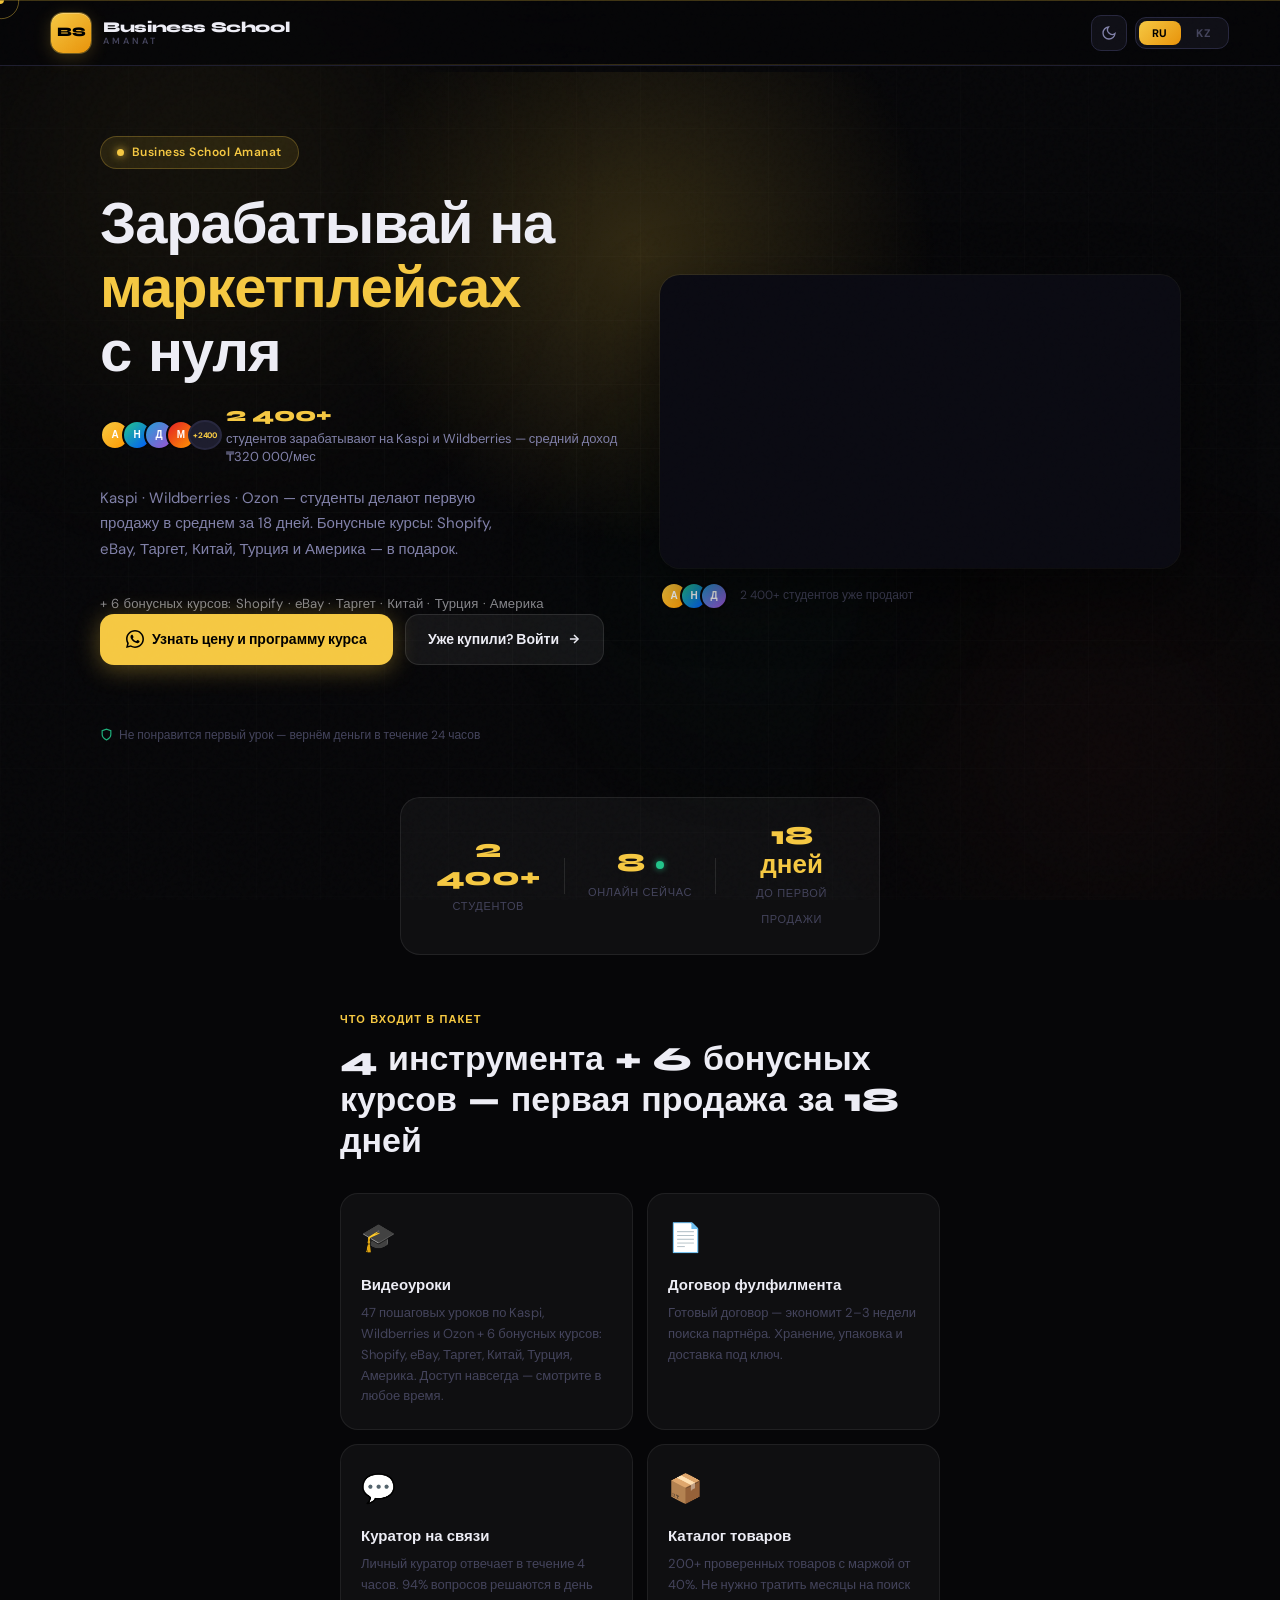
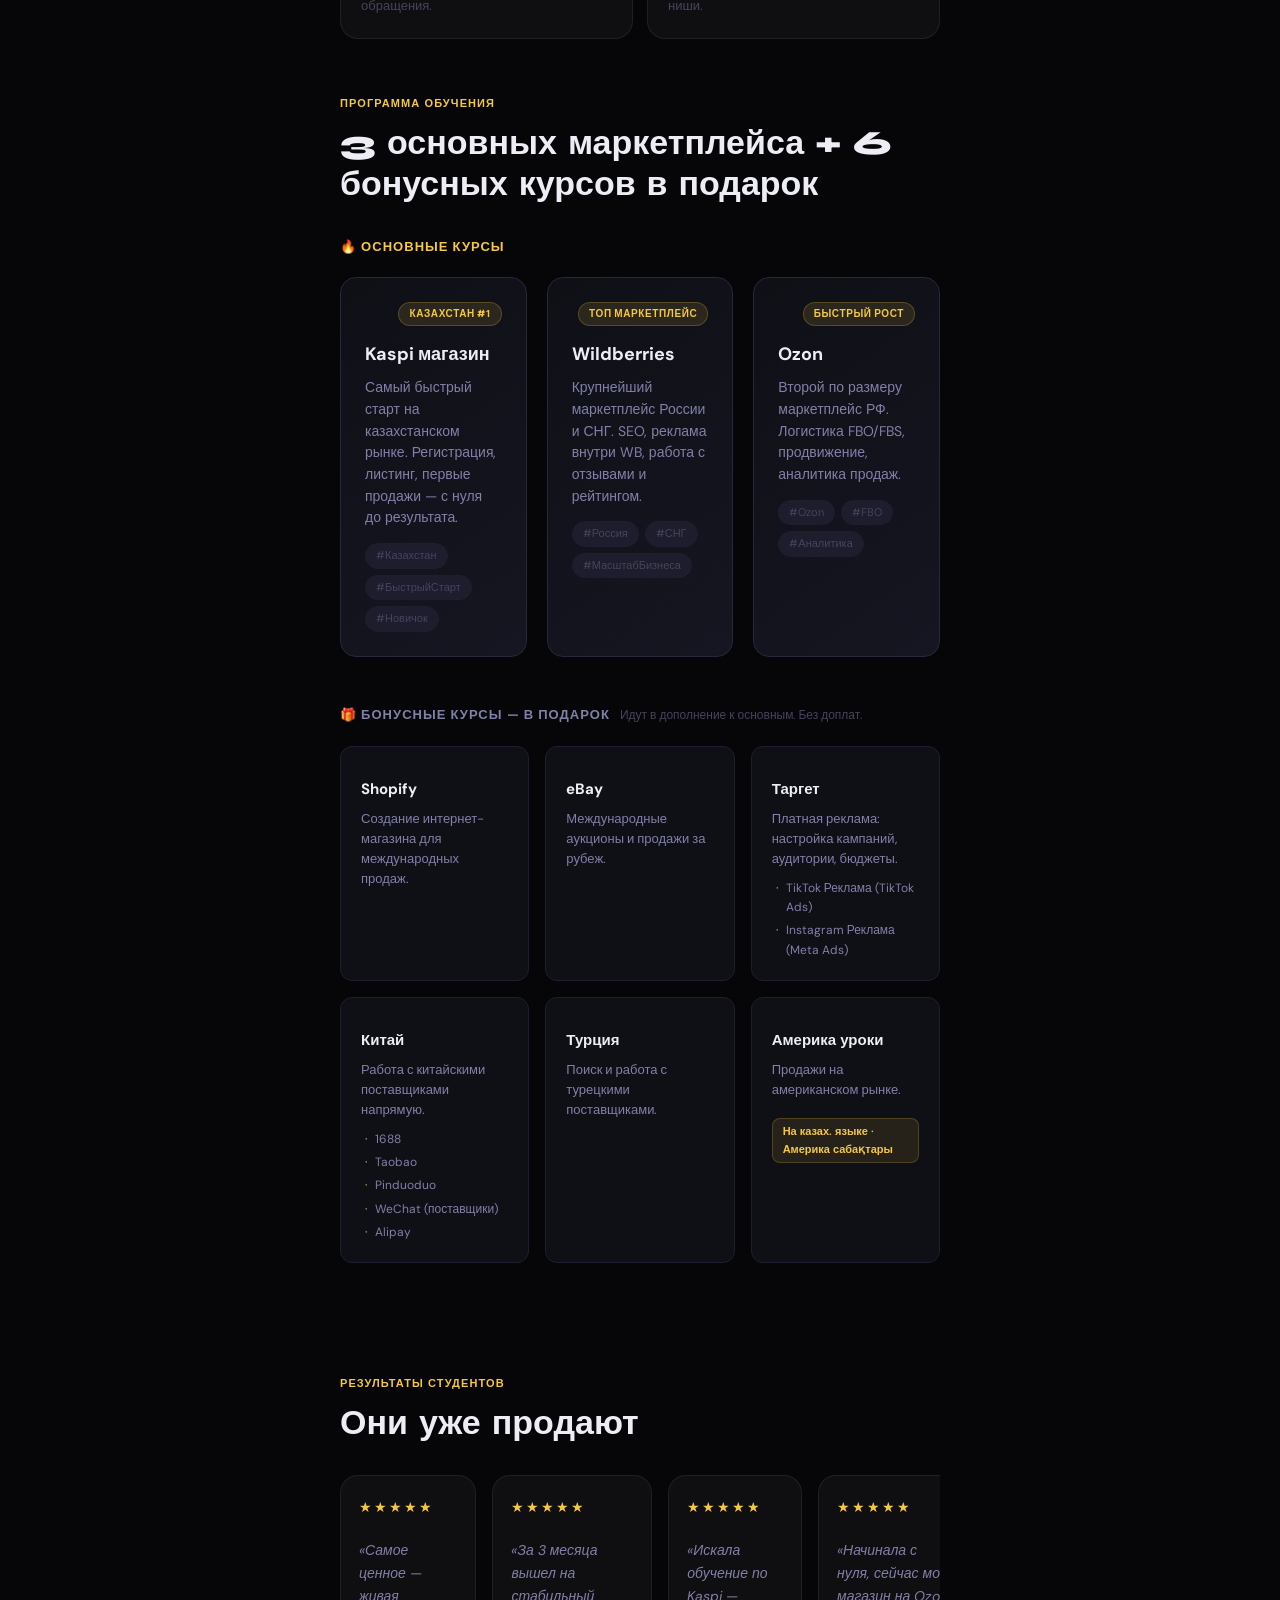
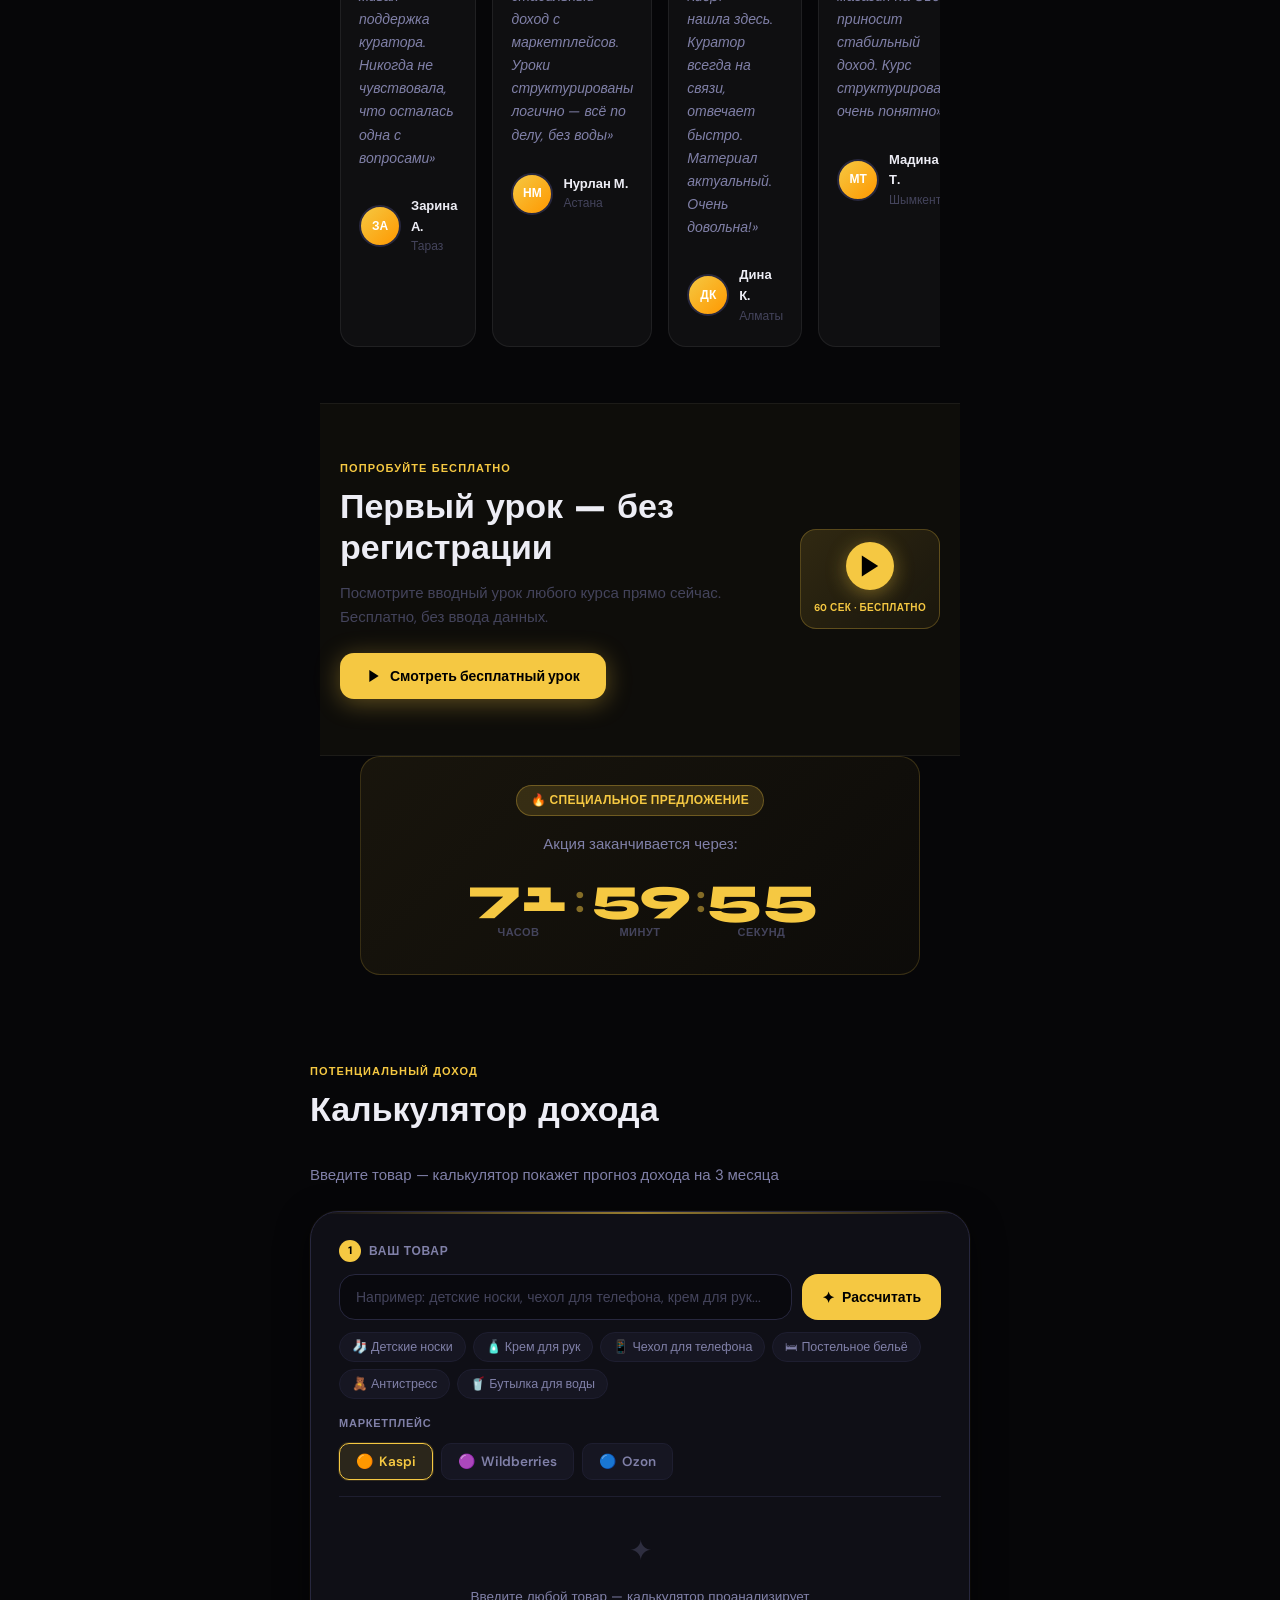
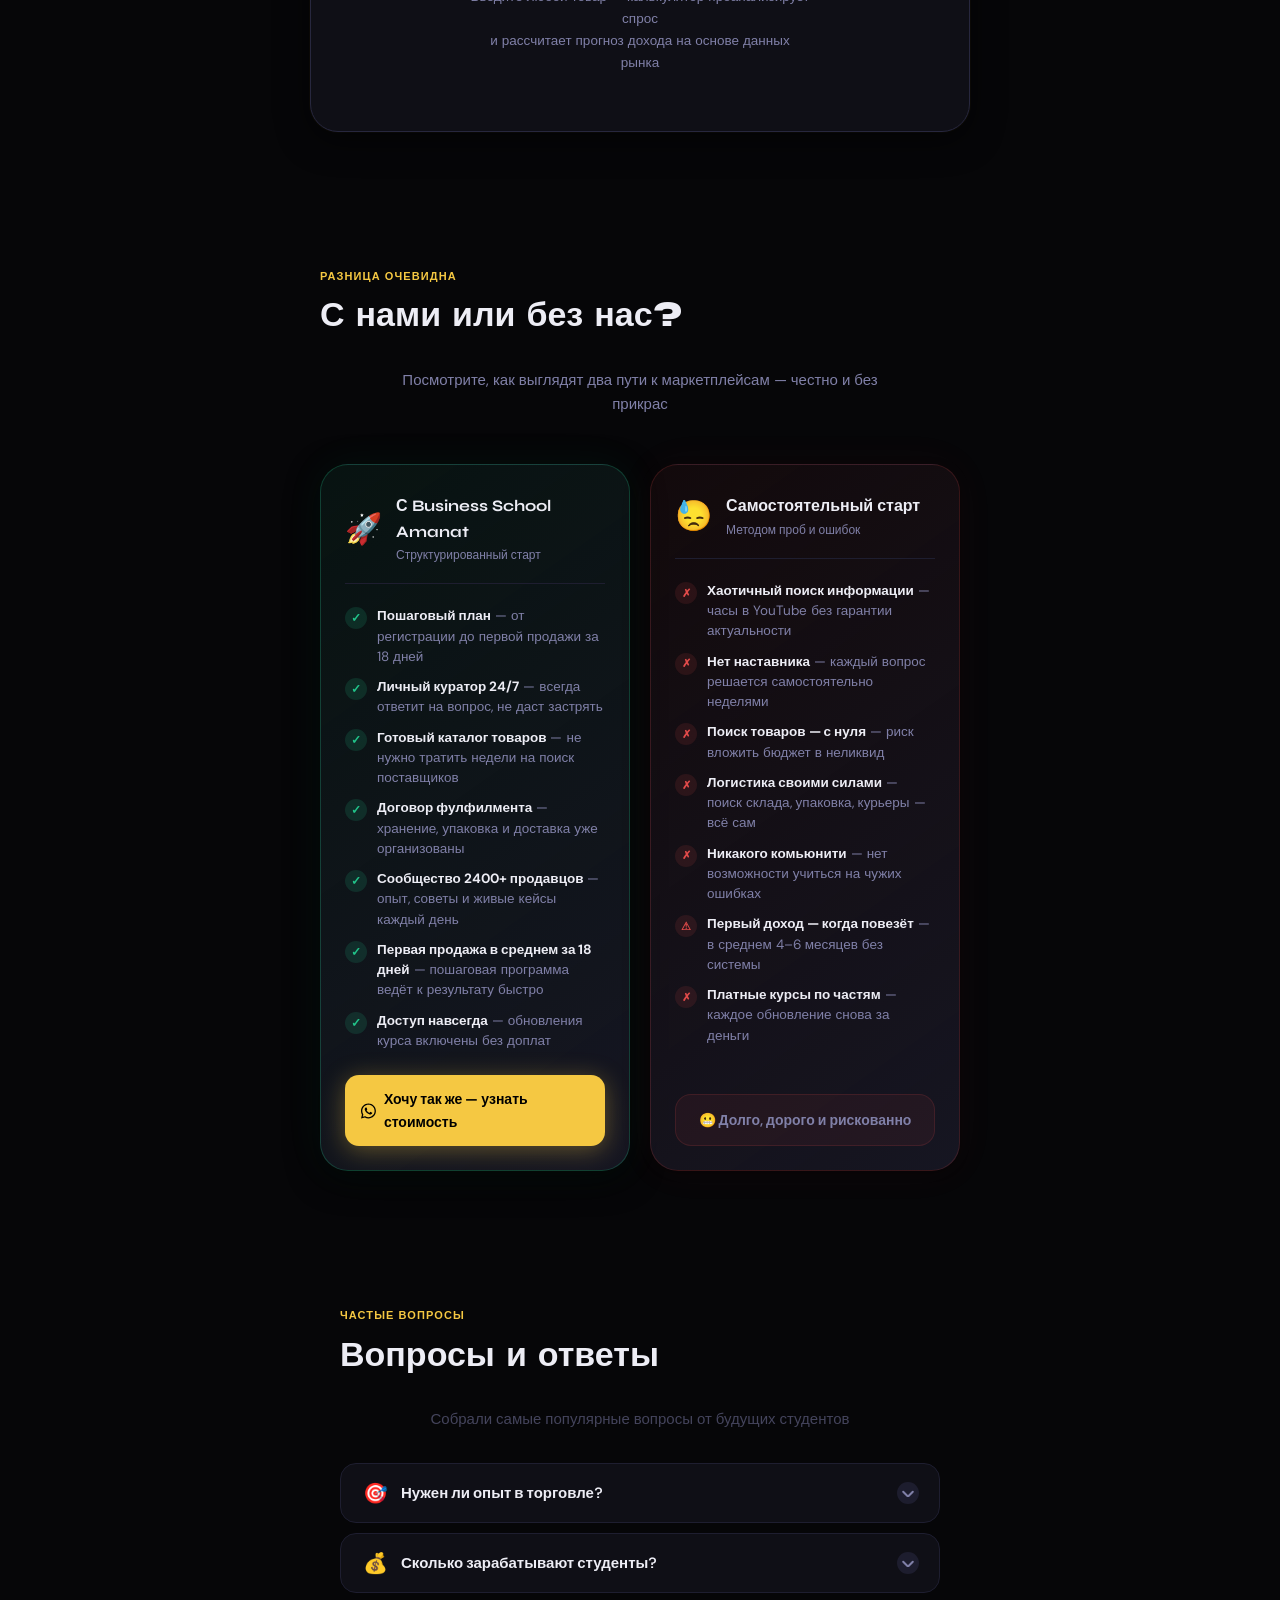
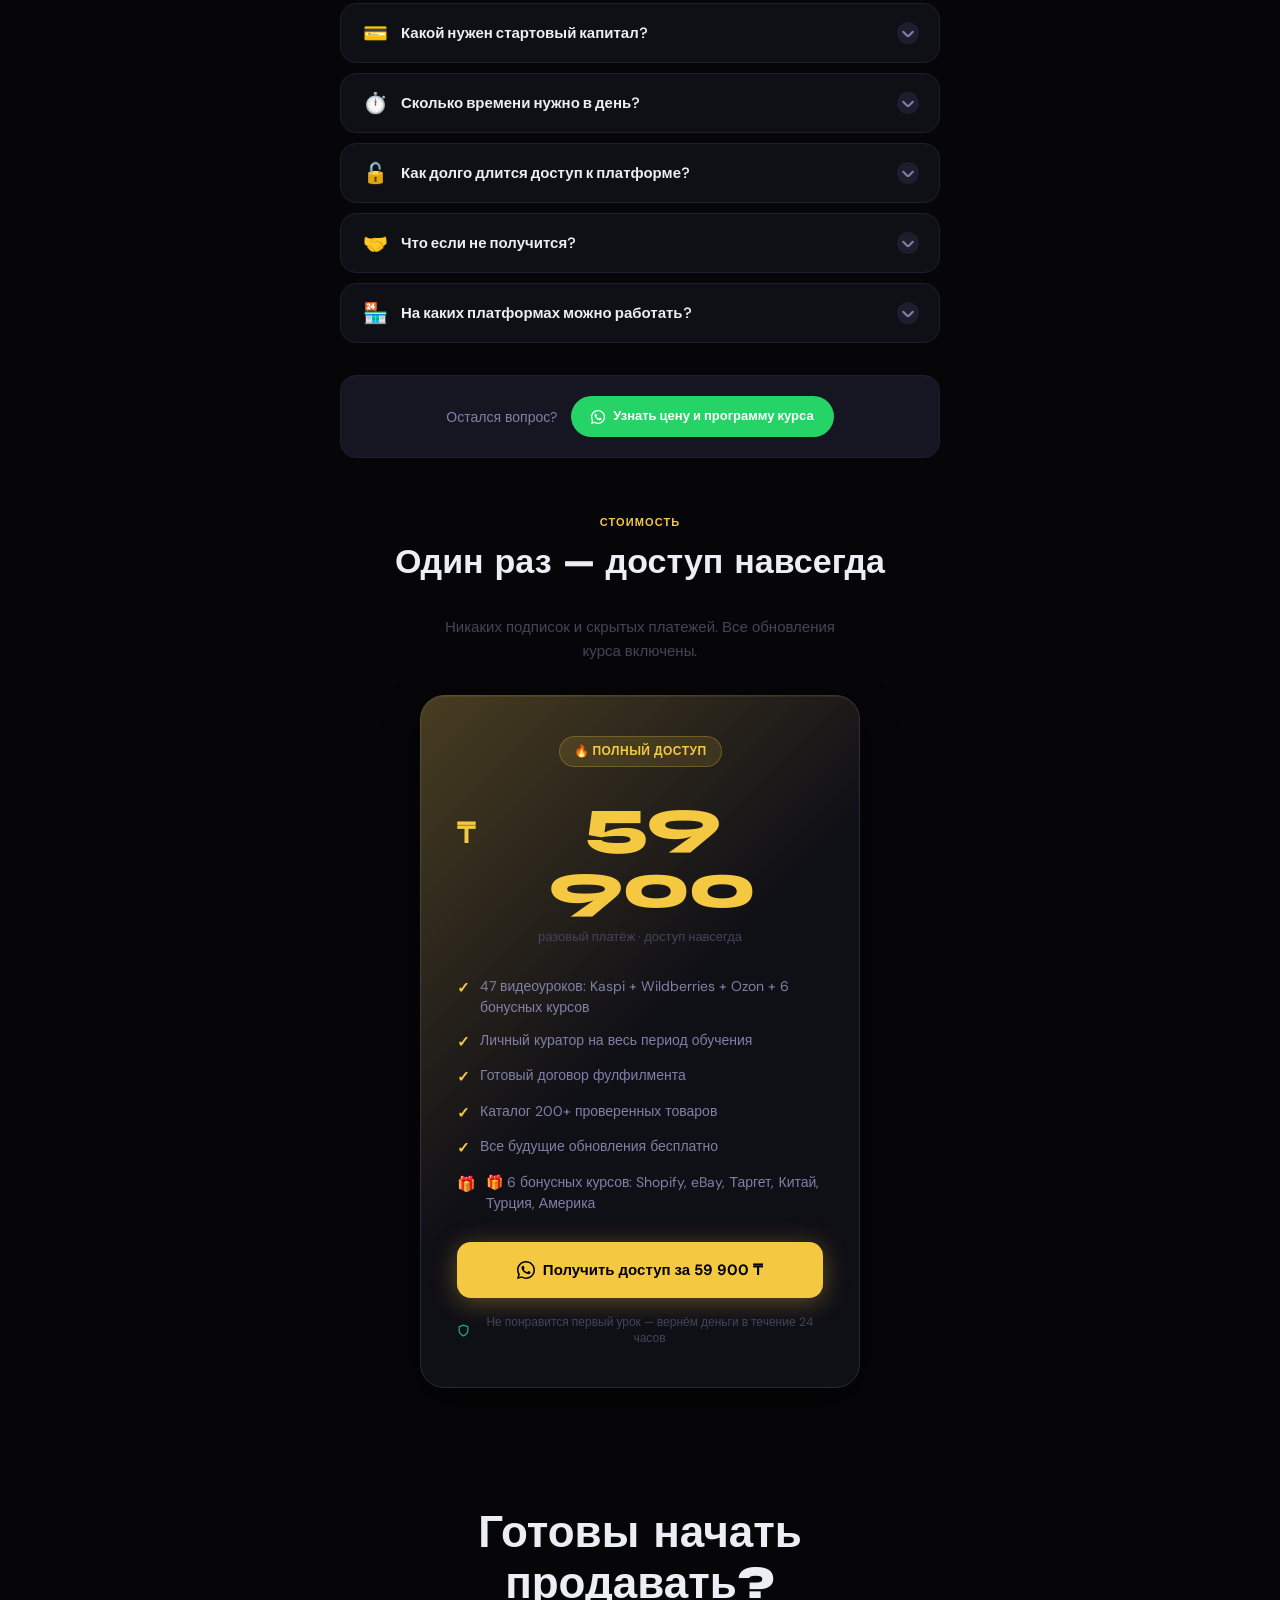
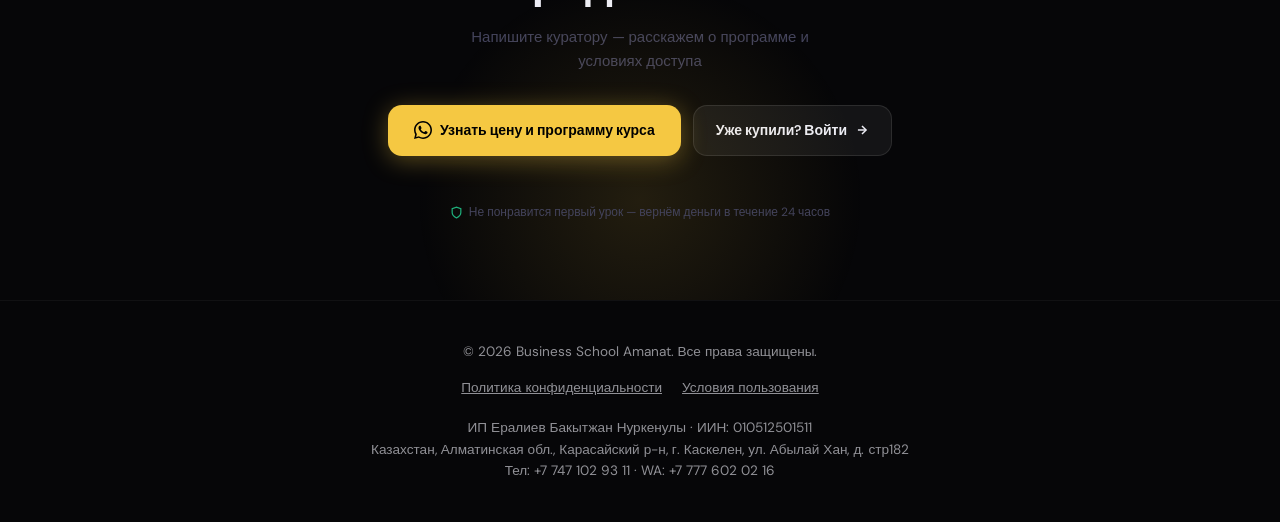
==== commit 78c5c250: "Add files via upload" ====
--- a/index.html
+++ b/index.html
@@ -16,8 +16,6 @@
 <meta content="ru_RU" property="og:locale"/>
 <meta content="https://amanat.school" property="og:url"/>
 <meta content="https://amanat.school/og-image.jpg" property="og:image"/>
-<meta content="1200" property="og:image:width"/>
-<meta content="630" property="og:image:height"/>
 <!-- ── Mobile ── -->
 <meta content="#f5c842" name="theme-color"/>
 <meta content="telephone=no" name="format-detection"/>
@@ -30,6 +28,7 @@
 <link href="https://fonts.googleapis.com/css2?family=Syne:wght@400;600;700;800&amp;family=DM+Sans:ital,opsz,wght@0,9..40,300;0,9..40,400;0,9..40,500;0,9..40,600;1,9..40,400&amp;family=JetBrains+Mono:wght@400;500;700&amp;display=swap" media="print" onload="this.media='all'" rel="stylesheet"/>
 <noscript><link href="https://fonts.googleapis.com/css2?family=Syne:wght@400;600;700;800&amp;family=DM+Sans:ital,opsz,wght@0,9..40,300;0,9..40,400;0,9..40,500;0,9..40,600;1,9..40,400&amp;family=JetBrains+Mono:wght@400;500;700&amp;display=swap" rel="stylesheet"/></noscript>
 <link href="style.css" rel="stylesheet"/>
+<link href="platform.css" rel="stylesheet"/>
 <!-- manifest removed -->
 <!-- YouTube IFrame API for seek control -->
 <script src="https://www.youtube.com/iframe_api"></script>
@@ -67,7 +66,7 @@
 <svg fill="currentColor" height="14" viewbox="0 0 24 24" width="14"><path d="M17.472 14.382c-.297-.149-1.758-.867-2.03-.967-.273-.099-.471-.148-.67.15-.197.297-.767.966-.94 1.164-.173.199-.347.223-.644.075-.297-.15-1.255-.463-2.39-1.475-.883-.788-1.48-1.761-1.653-2.059-.173-.297-.018-.458.13-.606.134-.133.298-.347.446-.52.149-.174.198-.298.298-.497.099-.198.05-.371-.025-.52-.075-.149-.669-1.612-.916-2.207-.242-.579-.487-.5-.669-.51-.173-.008-.371-.01-.57-.01-.198 0-.52.074-.792.372-.272.297-1.04 1.016-1.04 2.479 0 1.462 1.065 2.875 1.213 3.074.149.198 2.096 3.2 5.077 4.487.709.306 1.262.489 1.694.625.712.227 1.36.195 1.871.118.571-.085 1.758-.719 2.006-1.413.248-.694.248-1.289.173-1.413-.074-.124-.272-.198-.57-.347z"></path><path d="M12 0C5.373 0 0 5.373 0 12c0 2.123.553 4.116 1.524 5.847L.057 23.882l6.186-1.448A11.952 11.952 0 0 0 12 24c6.627 0 12-5.373 12-12S18.627 0 12 0zm0 21.894a9.878 9.878 0 0 1-5.031-1.378l-.361-.214-3.741.875.944-3.643-.235-.374A9.861 9.861 0 0 1 2.106 12C2.106 6.536 6.536 2.106 12 2.106S21.894 6.536 21.894 12 17.464 21.894 12 21.894z"></path></svg>
 <span id="sticky-cta-label">Узнать стоимость</span>
 </a>
-<button class="sticky-cta-login" id="sticky-cta-login-btn" onclick="window.location.href='login.html'">Войти →</button>
+<button class="sticky-cta-login" id="sticky-cta-login-btn" onclick="showLandingLogin()">Войти →</button>
 </div>
 </div>
 </div>
@@ -175,7 +174,7 @@
 <svg fill="currentColor" height="18" viewbox="0 0 24 24" width="18"><path d="M17.472 14.382c-.297-.149-1.758-.867-2.03-.967-.273-.099-.471-.148-.67.15-.197.297-.767.966-.94 1.164-.173.199-.347.223-.644.075-.297-.15-1.255-.463-2.39-1.475-.883-.788-1.48-1.761-1.653-2.059-.173-.297-.018-.458.13-.606.134-.133.298-.347.446-.52.149-.174.198-.298.298-.497.099-.198.05-.371-.025-.52-.075-.149-.669-1.612-.916-2.207-.242-.579-.487-.5-.669-.51-.173-.008-.371-.01-.57-.01-.198 0-.52.074-.792.372-.272.297-1.04 1.016-1.04 2.479 0 1.462 1.065 2.875 1.213 3.074.149.198 2.096 3.2 5.077 4.487.709.306 1.262.489 1.694.625.712.227 1.36.195 1.871.118.571-.085 1.758-.719 2.006-1.413.248-.694.248-1.289.173-1.413-.074-.124-.272-.198-.57-.347z"></path><path d="M12 0C5.373 0 0 5.373 0 12c0 2.123.553 4.116 1.524 5.847L.057 23.882l6.186-1.448A11.952 11.952 0 0 0 12 24c6.627 0 12-5.373 12-12S18.627 0 12 0zm0 21.894a9.878 9.878 0 0 1-5.031-1.378l-.361-.214-3.741.875.944-3.643-.235-.374A9.861 9.861 0 0 1 2.106 12C2.106 6.536 6.536 2.106 12 2.106S21.894 6.536 21.894 12 17.464 21.894 12 21.894z"></path></svg>
 <span id="lp-hero-btn-wa-text">Узнать стоимость</span>
 </a>
-<button class="lp-btn-secondary" onclick="window.location.href='login.html'">
+<button class="lp-btn-secondary" onclick="showLandingLogin()">
 <span id="lp-hero-btn-login">Уже купили? Войти</span>
 <svg fill="none" height="14" stroke="currentColor" stroke-width="2.5" viewbox="0 0 24 24" width="14"><line x1="5" x2="19" y1="12" y2="12"></line><polyline points="12 5 19 12 12 19"></polyline></svg>
 </button>
@@ -784,7 +783,7 @@
 <svg fill="currentColor" height="18" viewbox="0 0 24 24" width="18"><path d="M17.472 14.382c-.297-.149-1.758-.867-2.03-.967-.273-.099-.471-.148-.67.15-.197.297-.767.966-.94 1.164-.173.199-.347.223-.644.075-.297-.15-1.255-.463-2.39-1.475-.883-.788-1.48-1.761-1.653-2.059-.173-.297-.018-.458.13-.606.134-.133.298-.347.446-.52.149-.174.198-.298.298-.497.099-.198.05-.371-.025-.52-.075-.149-.669-1.612-.916-2.207-.242-.579-.487-.5-.669-.51-.173-.008-.371-.01-.57-.01-.198 0-.52.074-.792.372-.272.297-1.04 1.016-1.04 2.479 0 1.462 1.065 2.875 1.213 3.074.149.198 2.096 3.2 5.077 4.487.709.306 1.262.489 1.694.625.712.227 1.36.195 1.871.118.571-.085 1.758-.719 2.006-1.413.248-.694.248-1.289.173-1.413-.074-.124-.272-.198-.57-.347z"></path><path d="M12 0C5.373 0 0 5.373 0 12c0 2.123.553 4.116 1.524 5.847L.057 23.882l6.186-1.448A11.952 11.952 0 0 0 12 24c6.627 0 12-5.373 12-12S18.627 0 12 0zm0 21.894a9.878 9.878 0 0 1-5.031-1.378l-.361-.214-3.741.875.944-3.643-.235-.374A9.861 9.861 0 0 1 2.106 12C2.106 6.536 6.536 2.106 12 2.106S21.894 6.536 21.894 12 17.464 21.894 12 21.894z"></path></svg>
 <span id="lp-cta-wa-btn">Написать в WhatsApp</span>
 </a>
-<button class="lp-btn-secondary" onclick="window.location.href='login.html'">
+<button class="lp-btn-secondary" onclick="showLandingLogin()">
 <span id="lp-cta-login-btn">Уже купили? Войти</span>
 <svg fill="none" height="14" stroke="currentColor" stroke-width="2.5" viewbox="0 0 24 24" width="14"><line x1="5" x2="19" y1="12" y2="12"></line><polyline points="12 5 19 12 12 19"></polyline></svg>
 </button>
@@ -812,6 +811,115 @@
 </div>
 <!-- ═══════════════════════════════════════════ CURSOR TOOLTIP ════ -->
 <div class="cursor-tooltip" id="cursor-tooltip"></div>
+<!-- ═══════════════════════════════════════════ LOGIN PAGE ════════════ -->
+<div class="page" id="login-page" style="display:none">
+<!-- Кнопка назад на лендинг -->
+<button class="lp-back-btn" id="lp-back-btn" onclick="showLanding()" style="display:none">
+<svg fill="none" height="14" stroke="currentColor" stroke-width="2.5" viewbox="0 0 24 24" width="14"><line x1="19" x2="5" y1="12" y2="12"></line><polyline points="12 19 5 12 12 5"></polyline></svg>
+<span id="lp-back-btn-text">На главную</span>
+</button>
+<div class="login-scene">
+<!-- Floating decorative elements -->
+<div aria-hidden="true" class="login-deco">
+<div class="deco-card deco-card-1">
+<div class="deco-stat">
+<span class="deco-num">2,400+</span>
+<span class="deco-lbl" data-kz="Студент" data-ru="Студентов">Студентов</span>
+</div>
+</div>
+<div class="deco-card deco-card-2">
+<div class="deco-stat">
+<span class="deco-num">100%</span>
+<span class="deco-lbl" data-kz="Қанағат" data-ru="Довольны">Довольны</span>
+</div>
+</div>
+<div class="deco-card deco-card-3">
+<svg fill="none" height="24" viewbox="0 0 24 24" width="24"><path d="M12 2L15.09 8.26L22 9.27L17 14.14L18.18 21.02L12 17.77L5.82 21.02L7 14.14L2 9.27L8.91 8.26L12 2Z" fill="var(--gold)" opacity="0.9"></path></svg>
+</div>
+</div>
+<div class="login-wrap">
+<div class="login-eyebrow">
+<span class="eyebrow-dot"></span>
+<span id="eyebrow-text">Образовательная платформа</span>
+</div>
+<div class="login-card">
+<div class="login-card-glow"></div>
+<h1 class="login-h" id="login-title">Добро<br/>пожаловать</h1>
+<p class="login-sub" id="login-subtitle">Введите данные для входа. Доступ предоставляется только зарегистрированным участникам.</p>
+<div class="login-hint">
+<div class="hint-icon">💡</div>
+<p id="login-hint-text">Введите имя, ИИН и номер телефона, которые вы указывали при заключении договора с Business School Amanat.</p>
+</div>
+<div class="form-fields">
+<div class="field">
+<label class="field-label" id="label-name">Ваше имя</label>
+<div class="field-wrap">
+<span class="field-icon">
+<svg fill="none" height="16" stroke="currentColor" stroke-width="1.8" viewbox="0 0 24 24" width="16"><path d="M20 21v-2a4 4 0 0 0-4-4H8a4 4 0 0 0-4 4v2"></path><circle cx="12" cy="7" r="4"></circle></svg>
+</span>
+<input autocomplete="off" class="field-input" id="inp-name" placeholder="Нурлан Нурланов" type="text"/>
+<div class="field-border-anim"></div>
+</div>
+</div>
+<div class="field">
+<label class="field-label" id="label-iin">ИИН</label>
+<div class="field-wrap">
+<span class="field-icon">
+<svg fill="none" height="16" stroke="currentColor" stroke-width="1.8" viewbox="0 0 24 24" width="16"><rect height="18" rx="2" ry="2" width="18" x="3" y="4"></rect><line x1="16" x2="16" y1="2" y2="6"></line><line x1="8" x2="8" y1="2" y2="6"></line><line x1="3" x2="21" y1="10" y2="10"></line></svg>
+</span>
+<input autocomplete="off" class="field-input" id="inp-iin" inputmode="numeric" maxlength="12" placeholder="123456789012" type="text"/>
+<div class="field-border-anim"></div>
+</div>
+<p class="lp-iin-note">Мы используем ИИН только для проверки вашего договора. Данные не передаются третьим лицам.</p>
+</div>
+<div class="field">
+<label class="field-label" id="label-phone">Номер телефона</label>
+<div class="field-wrap">
+<span class="field-icon">
+<svg fill="none" height="16" stroke="currentColor" stroke-width="1.8" viewbox="0 0 24 24" width="16"><path d="M22 16.92v3a2 2 0 0 1-2.18 2 19.79 19.79 0 0 1-8.63-3.07A19.5 19.5 0 0 1 4.69 12 19.79 19.79 0 0 1 1.71 3.37a2 2 0 0 1 1.99-2.18H6.7a2 2 0 0 1 2 1.72 12.84 12.84 0 0 0 .7 2.81 2 2 0 0 1-.45 2.11L7.91 9a16 16 0 0 0 6 6l1.04-1.04a2 2 0 0 1 2.11-.45 12.84 12.84 0 0 0 2.81.7A2 2 0 0 1 22 16.92z"></path></svg>
+</span>
+<input autocomplete="off" class="field-input" id="inp-phone" placeholder="+7 (777) 000 00 00" type="tel"/>
+<div class="field-border-anim"></div>
+</div>
+</div>
+</div>
+<button class="login-btn" id="login-btn" onclick="doLogin()">
+<span class="btn-content">
+<span id="btn-text">Войти в платформу</span>
+<svg fill="none" height="16" stroke="currentColor" stroke-width="2.5" viewbox="0 0 24 24" width="16"><line x1="5" x2="19" y1="12" y2="12"></line><polyline points="12 5 19 12 12 19"></polyline></svg>
+</span>
+<div class="btn-shimmer"></div>
+<div class="btn-glow"></div>
+</button>
+<div class="progress-wrap" id="progress-wrap">
+<div class="progress-header">
+<span class="progress-label-text" id="progress-label-text">Проверяем...</span>
+<span class="progress-pct" id="prog-pct">0%</span>
+</div>
+<div class="progress-track">
+<div class="progress-fill" id="prog-fill"></div>
+<div class="progress-glow" id="prog-glow"></div>
+</div>
+<div class="progress-steps" id="prog-steps"></div>
+</div>
+<div class="msg error" id="login-error"></div>
+<div class="msg success" id="login-success"></div>
+<!-- ── WhatsApp CTA в контейнере авторизации ── -->
+<div class="login-wa-wrap">
+<p class="login-wa-label" id="login-wa-label">Нет доступа или нужна помощь?</p>
+<a class="login-wa-btn" href="https://wa.me/77776020216?text=%D0%97%D0%B4%D1%80%D0%B0%D0%B2%D1%81%D1%82%D0%B2%D1%83%D0%B9%D1%82%D0%B5%2C%20%D1%85%D0%BE%D1%87%D1%83%20%D1%83%D0%B7%D0%BD%D0%B0%D1%82%D1%8C%20%D0%BE%20%D0%B4%D0%BE%D1%81%D1%82%D1%83%D0%BF%D0%B5%20%D0%BA%20%D0%BF%D0%BB%D0%B0%D1%82%D1%84%D0%BE%D1%80%D0%BC%D0%B5" id="login-wa-link" rel="noopener" target="_blank">
+<span class="login-wa-icon">
+<svg fill="currentColor" height="18" viewbox="0 0 24 24" width="18"><path d="M17.472 14.382c-.297-.149-1.758-.867-2.03-.967-.273-.099-.471-.148-.67.15-.197.297-.767.966-.94 1.164-.173.199-.347.223-.644.075-.297-.149-1.255-.463-2.39-1.475-.883-.788-1.48-1.761-1.653-2.059-.173-.297-.018-.458.13-.606.134-.133.298-.347.446-.52.149-.174.198-.298.298-.497.099-.198.05-.371-.025-.52-.075-.149-.669-1.612-.916-2.207-.242-.579-.487-.5-.669-.51-.173-.008-.371-.01-.57-.01-.198 0-.52.074-.792.372-.272.297-1.04 1.016-1.04 2.479 0 1.462 1.065 2.875 1.213 3.074.149.198 2.096 3.2 5.077 4.487.709.306 1.262.489 1.694.625.712.227 1.36.195 1.871.118.571-.085 1.758-.719 2.006-1.413.248-.694.248-1.289.173-1.413-.074-.124-.272-.198-.57-.347m-5.421 7.403h-.004a9.87 9.87 0 01-5.031-1.378l-.361-.214-3.741.982.998-3.648-.235-.374a9.86 9.86 0 01-1.51-5.26c.001-5.45 4.436-9.884 9.888-9.884 2.64 0 5.122 1.03 6.988 2.898a9.825 9.825 0 012.893 6.994c-.003 5.45-4.437 9.884-9.885 9.884m8.413-18.297A11.815 11.815 0 0012.05 0C5.495 0 .16 5.335.157 11.892c0 2.096.547 4.142 1.588 5.945L.057 24l6.305-1.654a11.882 11.882 0 005.683 1.448h.005c6.554 0 11.89-5.335 11.893-11.893a11.821 11.821 0 00-3.48-8.413z"></path></svg>
+</span>
+<span class="login-wa-text" id="login-wa-text">Написать в WhatsApp</span>
+<span class="login-wa-badge" id="login-wa-badge">Ответим за 5 мин</span>
+</a>
+</div>
+<!-- ── конец WhatsApp CTA ── -->
+<div id="tg-note" style="display:none"></div>
+</div>
+</div>
+</div>
 <!-- ── DEMO SECTION ── -->
 <div class="demo-section" id="demo-section">
 <div class="demo-header">
@@ -916,7 +1024,8 @@
 </footer>
 <script defer="" src="translations.js"></script>
 <script defer="" src="app-core.js"></script>
-
+<script defer="" src="app-auth.js"></script>
+<script defer="" src="app-platform.js"></script>
 
 <script defer="" src="app-viewers.js"></script>
 <script defer="" src="app-lp.js"></script>
--- a/platform.css
+++ b/platform.css
@@ -0,0 +1,4464 @@
+/* ════════════════════════════ PLATFORM CARDS ══════════════════════ */
+.platforms-grid {
+  display: grid;
+  grid-template-columns: repeat(auto-fill, minmax(280px, 1fr));
+  gap: 18px; margin-bottom: 40px;
+}
+.platform-card {
+  background: var(--surface);
+  border: 1px solid var(--border);
+  border-radius: var(--r-lg);
+  overflow: hidden; cursor: pointer;
+  transition: all .35s var(--ease);
+  position: relative;
+  animation: card-enter .55s var(--ease) both;
+}
+@keyframes card-enter {
+  from { opacity: 0; transform: translateY(18px) scale(.97); }
+  to   { opacity: 1; transform: translateY(0) scale(1); }
+}
+.platform-card::before {
+  content: ''; position: absolute; top: 0; left: 0; right: 0; height: 3px;
+  background: var(--card-accent); opacity: .7; transition: opacity .3s, height .3s;
+}
+.platform-card:hover {
+  transform: translateY(-7px) scale(1.01);
+  border-color: var(--border2);
+  box-shadow:
+    0 28px 70px var(--shadow-md),
+    0 0 0 1px var(--border2),
+    0 0 50px var(--card-glow, rgba(245,200,66,0.04));
+}
+.platform-card:hover::before { opacity: 1; height: 4px; }
+
+/* Card shimmer effect */
+.platform-card::after {
+  content: '';
+  position: absolute; top: 0; left: -100%; width: 100%; height: 100%;
+  background: linear-gradient(90deg, transparent, rgba(255,255,255,0.025), transparent);
+  transition: left .6s var(--ease); pointer-events: none;
+}
+.platform-card:hover::after { left: 100%; }
+
+.pc-body { padding: 24px 22px 14px; }
+.pc-logo { display: flex; align-items: center; gap: 14px; margin-bottom: 14px; }
+.pc-icon {
+  width: 52px; height: 52px; border-radius: 15px;
+  display: flex; align-items: center; justify-content: center;
+  font-family: 'Syne', sans-serif; font-size: 14px; font-weight: 800;
+  color: #fff; flex-shrink: 0; overflow: hidden;
+  box-shadow: 0 6px 20px rgba(0,0,0,0.35);
+  transition: transform .35s var(--spring);
+}
+.platform-card:hover .pc-icon { transform: scale(1.1) rotate(-6deg); }
+.pc-icon img { width: 100%; height: 100%; object-fit: cover; border-radius: 15px; }
+.pc-name {
+  font-family: 'Syne', sans-serif;
+  font-size: 18px; font-weight: 800; letter-spacing: -0.5px; line-height: 1.2;
+}
+.pc-desc { font-size: 13px; color: var(--text2); line-height: 1.7; margin-bottom: 12px; }
+
+.pc-progress-wrap { margin: 0 22px 18px; }
+.pc-progress-row { display: flex; justify-content: space-between; align-items: center; margin-bottom: 8px; }
+.pc-progress-label { font-size: 11px; color: var(--text3); font-weight: 500; }
+.pc-progress-pct { font-size: 12px; font-weight: 800; font-family: 'JetBrains Mono', monospace; }
+.pc-progress-track { height: 4px; background: var(--border2); border-radius: 3px; overflow: hidden; }
+.pc-progress-fill { height: 100%; border-radius: 3px; transition: width .9s var(--ease); position: relative; }
+.pc-progress-fill::after {
+  content: '';
+  position: absolute; top: 0; right: 0; width: 8px; height: 100%;
+  background: rgba(255,255,255,0.4); border-radius: 50%;
+  animation: fill-tip 2s ease-in-out infinite;
+}
+@keyframes fill-tip { 0%,100% { opacity: 0; } 50% { opacity: 1; } }
+
+.pc-footer {
+  padding: 14px 22px; border-top: 1px solid var(--border);
+  display: flex; align-items: center; justify-content: space-between;
+}
+.pc-count { font-size: 12px; color: var(--text3); display: flex; align-items: center; gap: 7px; font-weight: 500; }
+.pc-count .dot { display: inline-block; width: 6px; height: 6px; border-radius: 50%; }
+.pc-cta {
+  font-size: 13px; font-weight: 800;
+  display: flex; align-items: center; gap: 6px;
+  transition: gap .2s var(--ease);
+}
+.platform-card:hover .pc-cta { gap: 10px; }
+.pc-cta svg { transition: transform .2s var(--ease); }
+.platform-card:hover .pc-cta svg { transform: translateX(3px); }
+
+/* ════════════════════════════ SKELETON ════════════════════════════ */
+.skeleton-card {
+  background: var(--surface); border: 1px solid var(--border);
+  border-radius: var(--r-lg); height: 180px;
+  position: relative; overflow: hidden;
+}
+.skeleton-card::after {
+  content: ''; position: absolute; inset: 0;
+  background: linear-gradient(90deg, transparent 0%, rgba(255,255,255,0.04) 50%, transparent 100%);
+  animation: skeleton-sweep 1.8s ease-in-out infinite;
+  transform: translateX(-100%);
+}
+@keyframes skeleton-sweep { to { transform: translateX(100%); } }
+
+/* ════════════════════════════ CONTACT SECTION ═════════════════════ */
+.contact-section {
+  background: var(--surface); border: 1px solid var(--border);
+  border-radius: var(--r-lg); padding: clamp(24px, 4vw, 36px);
+  display: flex; align-items: center; justify-content: space-between;
+  gap: 20px; flex-wrap: wrap; position: relative; overflow: hidden;
+}
+.contact-section::before {
+  content: '';
+  position: absolute; top: -80px; right: -80px;
+  width: 200px; height: 200px; border-radius: 50%;
+  background: radial-gradient(circle, rgba(245,200,66,0.05) 0%, transparent 70%);
+  pointer-events: none;
+}
+.contact-left { display: flex; align-items: center; gap: 16px; }
+.contact-icon-bg {
+  width: 50px; height: 50px; border-radius: var(--r-sm);
+  background: var(--surface2); border: 1px solid var(--border2);
+  display: flex; align-items: center; justify-content: center;
+  color: var(--text2); flex-shrink: 0;
+}
+.contact-left h3 { font-family: 'Syne', sans-serif; font-size: 17px; font-weight: 800; margin-bottom: 4px; }
+.contact-left p { font-size: 13px; color: var(--text2); }
+.contact-btns { display: flex; gap: 8px; flex-wrap: wrap; }
+.c-btn {
+  display: inline-flex; align-items: center; gap: 8px;
+  border-radius: 12px; padding: 11px 18px;
+  font-size: 13px; font-weight: 700; font-family: 'DM Sans', sans-serif;
+  cursor: pointer; transition: all .25s var(--ease);
+  text-decoration: none; border: none; white-space: nowrap;
+  position: relative; overflow: hidden;
+}
+.c-btn:hover { transform: translateY(-2px); }
+.c-btn.wa  { background: rgba(37,211,102,0.1); color: var(--wa); border: 1px solid rgba(37,211,102,0.2); }
+.c-btn.wa:hover  { background: var(--wa); color: #fff; box-shadow: 0 8px 24px rgba(37,211,102,0.3); }
+.c-btn.tg  { background: rgba(34,158,217,0.1); color: var(--tg); border: 1px solid rgba(34,158,217,0.2); }
+.c-btn.tg:hover  { background: var(--tg); color: #fff; box-shadow: 0 8px 24px rgba(34,158,217,0.3); }
+.c-btn.ig  { background: rgba(225,48,108,0.1); color: var(--ig); border: 1px solid rgba(225,48,108,0.2); }
+.c-btn.ig:hover  { background: linear-gradient(135deg,#f09433,#e6683c,#dc2743,#cc2366,#bc1888); color:#fff; border-color:transparent; box-shadow: 0 8px 24px rgba(225,48,108,0.3); }
+
+/* ════════════════════════════ MOBILE NAV ══════════════════════════ */
+.mobile-nav {
+  display: none; position: fixed; bottom: 0; left: 0; right: 0;
+  z-index: 400; background: var(--surface);
+  border-top: 1px solid var(--border);
+  padding: 10px 24px max(16px, env(safe-area-inset-bottom));
+  backdrop-filter: blur(28px) saturate(150%);
+  -webkit-backdrop-filter: blur(28px) saturate(150%);
+}
+@media (max-width: 640px) { .mobile-nav { display: flex; justify-content: space-around; } }
+.mnav-btn {
+  display: flex; flex-direction: column; align-items: center; gap: 4px;
+  background: none; border: none; color: var(--text3);
+  font-size: 10px; font-family: 'DM Sans', sans-serif; font-weight: 700;
+  cursor: pointer; padding: 8px 16px; border-radius: 12px;
+  transition: all .2s var(--ease); text-transform: uppercase; letter-spacing: 0.6px;
+  flex: 1;
+}
+.mnav-btn.active, .mnav-btn:hover { color: var(--gold); }
+.mnav-btn.active { background: rgba(245,200,66,0.06); }
+.mnav-btn svg { transition: all .2s; }
+.mnav-btn.active svg, .mnav-btn:hover svg { stroke: var(--gold); }
+
+/* ════════════════════════════ OVERLAY / MODAL ═════════════════════ */
+.overlay {
+  position: fixed; inset: 0;
+  background: rgba(4,4,8,0.8);
+  z-index: 600; display: none;
+  align-items: flex-start; justify-content: center;
+  backdrop-filter: blur(10px) saturate(140%);
+  -webkit-backdrop-filter: blur(10px) saturate(140%);
+  padding: 16px; overflow-y: auto;
+  padding-top: calc(var(--header-h) + 16px);
+}
+.overlay.show { display: flex; }
+
+.modal {
+  background: var(--modal-bg);
+  border: 1px solid var(--border2);
+  border-radius: var(--r-xl);
+  padding: clamp(24px, 5vw, 36px);
+  width: 100%; max-width: 530px;
+  position: relative; margin: auto;
+  box-shadow: var(--shadow-lg);
+  animation: modal-pop .38s var(--spring) both;
+}
+@keyframes modal-pop {
+  from { opacity: 0; transform: translateY(22px) scale(.96); }
+  to   { opacity: 1; transform: translateY(0) scale(1); }
+}
+.modal::before {
+  content: ''; position: absolute; top: 0; left: 0; right: 0; height: 2px;
+  background: linear-gradient(90deg, transparent, var(--gold), var(--orange), transparent);
+  border-radius: var(--r-xl) var(--r-xl) 0 0;
+}
+
+.modal-close {
+  position: absolute; top: 14px; right: 14px;
+  background: var(--surface2); border: 1px solid var(--border);
+  border-radius: 9px; width: 32px; height: 32px;
+  display: flex; align-items: center; justify-content: center;
+  cursor: pointer; color: var(--text2);
+  transition: all .2s var(--ease); z-index: 10;
+}
+.modal-close:hover { color: var(--text); border-color: var(--border2); transform: rotate(90deg); }
+.modal-h {
+  font-family: 'Syne', sans-serif; font-size: 20px; font-weight: 800;
+  margin-bottom: 8px; padding-right: 40px; letter-spacing: -0.4px;
+}
+.modal-sub { font-size: 13px; color: var(--text2); margin-bottom: 20px; line-height: 1.75; }
+
+/* ════════════════════════════ LESSON MODAL ════════════════════════ */
+.lesson-modal-inner { max-width: 660px; padding: 26px; }
+.lesson-badge {
+  display: inline-flex; align-items: center;
+  border-radius: 9px; padding: 5px 14px;
+  font-size: 11px; font-weight: 800; letter-spacing: 0.6px;
+  margin-bottom: 16px; text-transform: uppercase;
+}
+
+.video-nav-row {
+  display: flex; align-items: center; gap: 12px; margin-bottom: 14px;
+}
+.video-lesson-title {
+  font-family: 'Syne', sans-serif; font-size: 15px; font-weight: 700;
+  flex: 1; min-width: 0; overflow: hidden; text-overflow: ellipsis; white-space: nowrap;
+}
+.nav-pill {
+  display: flex; align-items: center; gap: 5px;
+  background: var(--surface2); border: 1px solid var(--border);
+  border-radius: 8px; padding: 7px 14px;
+  color: var(--text2); font-size: 12px; font-weight: 700;
+  font-family: 'DM Sans', sans-serif; cursor: pointer;
+  transition: all .2s var(--ease); white-space: nowrap;
+}
+.nav-pill:hover:not(:disabled) { border-color: var(--gold); color: var(--gold); background: rgba(245,200,66,0.06); }
+.nav-pill:disabled { opacity: .3; cursor: not-allowed; }
+
+.video-container {
+  position: relative; background: #000;
+  border-radius: var(--r-md); overflow: hidden;
+  margin-bottom: 20px; aspect-ratio: 16/9;
+  box-shadow: 0 14px 44px rgba(0,0,0,0.6);
+  transition: aspect-ratio .3s var(--ease);
+}
+/* Shorts: vertical 9:16 ratio */
+.video-container.shorts-mode {
+  aspect-ratio: 9/16;
+  max-height: 65vh;
+  max-width: calc(65vh * 9 / 16);
+  margin-left: auto;
+  margin-right: auto;
+}
+.video-container iframe, #video-slot > iframe {
+  position: absolute; top: 0; left: 0; width: 100%; height: 100%; border: none;
+}
+.tap-zone {
+  position: absolute; top: 0; height: 100%; z-index: 8; cursor: pointer;
+}
+#tap-left  { left: 0; width: 40%; }
+#tap-right { right: 0; width: 40%; }
+#tap-center { left: 40%; width: 20%; }
+
+/* Hide the vid-nav prev/next arrows from inside the video */
+.vid-nav { display: none !important; }
+
+/* Completion banner */
+.completion-banner {
+  background: linear-gradient(135deg, rgba(34,196,138,0.1), rgba(34,196,138,0.04));
+  border: 1px solid rgba(34,196,138,0.25); border-radius: var(--r-md);
+  padding: 18px 22px; margin-bottom: 18px;
+  display: none; align-items: center; gap: 16px;
+}
+.completion-banner.show { display: flex; animation: modal-pop .4s var(--spring); }
+.completion-confetti { font-size: 32px; flex-shrink: 0; animation: bounce-in .5s var(--spring); }
+@keyframes bounce-in { from { transform: scale(0) rotate(-20deg); } to { transform: scale(1) rotate(0deg); } }
+.completion-banner h4 { font-family: 'Syne', sans-serif; font-size: 15px; font-weight: 800; color: var(--green); margin-bottom: 4px; }
+.completion-banner p { font-size: 12px; color: var(--text2); }
+
+/* Modal progress */
+.modal-progress {
+  background: var(--bg2); border-radius: var(--r-md);
+  padding: 16px 18px; margin-bottom: 18px;
+  border: 1px solid var(--border);
+}
+.mp-header { display: flex; justify-content: space-between; align-items: center; margin-bottom: 10px; }
+.mp-header span:first-child { font-size: 11px; font-weight: 800; color: var(--text3); text-transform: uppercase; letter-spacing: 1px; }
+.mp-pct { font-size: 13px; font-weight: 800; color: var(--gold); font-family: 'JetBrains Mono', monospace; }
+.mp-track { height: 6px; background: var(--border2); border-radius: 4px; overflow: hidden; }
+.mp-fill {
+  height: 100%; border-radius: 4px;
+  background: linear-gradient(90deg, var(--gold), var(--orange));
+  transition: width .7s var(--ease);
+  box-shadow: 0 0 10px rgba(245,200,66,0.4);
+}
+.mp-sub { font-size: 11px; color: var(--text3); margin-top: 8px; display: block; }
+
+/* Lesson search */
+.lesson-search-wrap { position: relative; margin-bottom: 16px; }
+.lesson-search-wrap svg { position: absolute; left: 12px; top: 50%; transform: translateY(-50%); pointer-events: none; color: var(--text3); }
+.lesson-search {
+  width: 100%; background: var(--bg2); border: 1px solid var(--border2);
+  border-radius: var(--r-sm); padding: 10px 14px 10px 38px;
+  color: var(--text); font-size: 13px; font-family: 'DM Sans', sans-serif;
+  outline: none; transition: all .2s;
+}
+.lesson-search:focus { border-color: var(--gold); box-shadow: 0 0 0 3px rgba(245,200,66,0.08); }
+.lesson-search::placeholder { color: var(--text3); }
+
+/* Lesson list */
+.lesson-list { list-style: none; margin-top: 6px; }
+.lesson-list li {
+  display: flex; align-items: center; gap: 12px;
+  padding: 12px 0; border-bottom: 1px solid var(--border);
+  font-size: 13px; color: var(--text2);
+  transition: all .2s var(--ease);
+}
+.lesson-list li:last-child { border-bottom: none; }
+.lesson-list li.clickable { cursor: pointer; }
+.lesson-list li.clickable:hover { color: var(--text); padding-left: 6px; }
+.lesson-list li.is-section-header { cursor: default; padding: 14px 0 6px; border-bottom: none; }
+.lesson-list li.is-text-block { cursor: default; padding: 8px 0; border-bottom: none; display: block; }
+.lesson-list li.is-link-item:hover { color: var(--gold); padding-left: 6px; }
+.lesson-list li.watched .lnum { background: rgba(34,196,138,0.1); border-color: var(--green); color: var(--green); }
+
+.lnum {
+  width: 26px; height: 26px; background: var(--surface2);
+  border: 1px solid var(--border2); border-radius: 7px;
+  display: flex; align-items: center; justify-content: center;
+  font-size: 11px; font-weight: 700; color: var(--text3);
+  flex-shrink: 0; transition: all .3s;
+  font-family: 'JetBrains Mono', monospace;
+}
+.l-title { flex: 1; line-height: 1.5; }
+.l-play {
+  width: 28px; height: 28px; border-radius: 50%;
+  border: 1px solid currentColor;
+  display: flex; align-items: center; justify-content: center;
+  flex-shrink: 0; opacity: .4; transition: all .2s;
+}
+.lesson-list li.clickable:hover .l-play { opacity: 1; transform: scale(1.1); }
+.l-check { font-size: 14px; flex-shrink: 0; color: var(--green); }
+.section-header-text {
+  font-family: 'Syne', sans-serif; font-size: 13px; font-weight: 700; color: var(--text);
+  padding: 5px 12px; background: var(--surface2); border-radius: 8px;
+  border-left: 3px solid var(--card-accent-modal, var(--gold));
+}
+.lesson-text-block {
+  font-size: 13px; color: var(--text2); line-height: 1.9;
+  background: var(--surface2); border-radius: 10px;
+  padding: 12px 14px; border-left: 3px solid var(--border2); width: 100%;
+}
+.lesson-link-icon {
+  width: 30px; height: 30px; border-radius: 9px;
+  display: flex; align-items: center; justify-content: center;
+  flex-shrink: 0; font-size: 14px;
+}
+
+/* ════════════════════════════ IMAGE VIEWER ════════════════════════ */
+.img-view-wrap {
+  width: 100%; border-radius: var(--r-md); overflow: hidden;
+  background: var(--bg2); margin-bottom: 16px; min-height: 160px;
+  display: flex; align-items: center; justify-content: center;
+}
+.img-view-wrap img { width: 100%; max-height: 65vh; object-fit: contain; display: block; }
+.img-actions { display: flex; gap: 10px; justify-content: center; flex-wrap: wrap; }
+.img-btn {
+  display: inline-flex; align-items: center; gap: 8px;
+  padding: 11px 22px; border-radius: var(--r-sm);
+  font-size: 13px; font-weight: 700;
+  font-family: 'DM Sans', sans-serif; cursor: pointer;
+  transition: all .25s var(--ease); text-decoration: none; border: none;
+}
+.img-btn.primary {
+  background: linear-gradient(135deg, var(--gold), var(--gold2));
+  color: #000; box-shadow: 0 4px 16px rgba(245,200,66,0.25);
+}
+.img-btn.primary:hover { transform: translateY(-2px); box-shadow: 0 8px 24px rgba(245,200,66,0.38); }
+.img-btn.secondary {
+  background: var(--surface2); color: var(--text2);
+  border: 1px solid var(--border2);
+}
+.img-btn.secondary:hover { color: var(--text); border-color: var(--border3); }
+
+/* ════════════════════════════ CATALOG MODAL ═══════════════════════ */
+.catalog-list { display: flex; flex-direction: column; gap: 10px; margin-top: 8px; }
+.catalog-item {
+  display: flex; align-items: center; gap: 14px;
+  background: var(--surface2); border: 1px solid var(--border);
+  border-radius: var(--r-md); padding: 16px 18px;
+  text-decoration: none; color: var(--text);
+  font-weight: 600; font-size: 14px;
+  transition: all .25s var(--ease);
+}
+.catalog-item:hover { border-color: var(--gold); transform: translateX(4px); background: rgba(245,200,66,0.04); }
+.catalog-item svg { color: var(--text3); transition: all .2s; margin-left: auto; }
+.catalog-item:hover svg { color: var(--gold); transform: translateX(3px); }
+.catalog-item-icon { font-size: 24px; flex-shrink: 0; }
+.catalog-item-title { font-weight: 700; margin-bottom: 2px; }
+.catalog-item-sub { font-size: 12px; color: var(--text2); font-weight: 400; }
+
+/* ════════════════════════════ ADMIN ═══════════════════════════════ */
+.hint-box {
+  background: rgba(245,200,66,0.04); border: 1px solid rgba(245,200,66,0.12);
+  border-radius: var(--r-md); padding: 16px 18px;
+  font-size: 12px; color: var(--text2); line-height: 2; margin-top: 20px;
+}
+.hint-box strong { color: var(--gold); }
+.hint-code {
+  background: var(--bg); border: 1px solid var(--border);
+  border-radius: 5px; padding: 2px 7px;
+  font-family: 'JetBrains Mono', monospace; font-size: 11px;
+  color: var(--text); display: inline-block; margin: 2px 0;
+}
+.sheet-table { width: 100%; border-collapse: collapse; font-size: 12px; margin-top: 8px; }
+.sheet-table th {
+  background: var(--surface2); color: var(--text2); text-align: left;
+  padding: 8px 12px; border: 1px solid var(--border); font-weight: 700;
+  font-size: 11px; text-transform: uppercase; letter-spacing: 0.8px;
+}
+.sheet-table td {
+  padding: 7px 12px; border: 1px solid var(--border); color: var(--text2);
+  vertical-align: top; line-height: 1.5;
+}
+.sheet-table td:first-child { color: var(--gold); font-weight: 700; font-family: 'JetBrains Mono', monospace; white-space: nowrap; }
+
+/* ════════════════════════════ TOAST ═══════════════════════════════ */
+.toast {
+  position: fixed; bottom: 90px; right: 20px;
+  background: var(--surface); border: 1px solid var(--border2);
+  border-radius: var(--r-md); padding: 14px 20px;
+  font-size: 13px; font-weight: 600; z-index: 900;
+  transform: translateY(120px) scale(.9); opacity: 0;
+  transition: all .4s var(--spring);
+  display: flex; align-items: center; gap: 10px;
+  max-width: calc(100vw - 40px);
+  box-shadow: var(--shadow-lg);
+  pointer-events: none;
+}
+.toast.show { transform: translateY(0) scale(1); opacity: 1; }
+.toast.success { border-color: rgba(34,196,138,0.35); color: var(--green); }
+.toast.error   { border-color: rgba(226,75,74,0.35); color: #f09595; }
+
+/* ════════════════════════════ VIDEO FULLSCREEN MOBILE ══════════════ */
+@media (max-width: 640px) {
+  .overlay.video-active { padding: 0; align-items: flex-end; background: rgba(0,0,0,0.95); }
+  .overlay.video-active .modal {
+    border-radius: 24px 24px 0 0; max-width: 100%; width: 100%;
+    margin: 0; max-height: 93vh; overflow-y: auto;
+    padding: 18px 16px; padding-bottom: calc(env(safe-area-inset-bottom) + 90px);
+  }
+}
+
+/* ════════════════════════════ RESPONSIVE ══════════════════════════ */
+@media (max-width: 500px) {
+  .actions-row { grid-template-columns: 1fr 1fr; gap: 8px; }
+  .action-card  { padding: 12px 10px; gap: 8px; }
+  .action-icon-wrap { width: 36px; height: 36px; font-size: 16px; }
+  .action-info h4 { font-size: 11px; }
+  .action-info p  { font-size: 10px; }
+  .action-arrow { display: none; }
+  .platforms-grid { grid-template-columns: 1fr; }
+  .contact-section { text-align: center; justify-content: center; }
+  .contact-left { flex-direction: column; text-align: center; }
+  .contact-btns { justify-content: center; }
+  .main { padding-bottom: 110px; }
+  .hero-stats { flex-direction: column; gap: 16px; }
+  .hstat-divider { display: none; }
+}
+@media (max-width: 360px) {
+  .actions-row { gap: 6px; }
+  .lang-btn { padding: 5px 9px; font-size: 10px; }
+}
+
+
+/* ════════════════════════════ ADDITIONS v3.1 ════════════════════════
+   Дополнения к основному дизайн-системе. Не изменяют существующие
+   стили — только расширяют.
+   ═══════════════════════════════════════════════════════════════════ */
+
+/* ── 1. Page visibility defaults ──────────────────────────────────── */
+/* Переопределяем базовое поведение страниц.
+   JS показывает нужную страницу через style.display напрямую,
+   поэтому здесь задаём безопасный дефолт. */
+.page {
+  display: none;
+  min-height: 100vh;
+}
+
+/* Login page центрируется при отображении — JS переключает display:flex */
+#login-page {
+  display: none;
+  align-items: center;
+  justify-content: center;
+  flex-direction: column;
+}
+
+/* ── 2. Field without icon ─────────────────────────────────────────── */
+/* Для полей без иконки слева — убираем лишний padding */
+.field-wrap.no-icon .field-input {
+  padding-left: 16px;
+}
+
+/* ── 3. Улучшенные hover-эффекты карточек курсов ──────────────────── */
+/* Добавляем цветное свечение через box-shadow на hover,
+   используем CSS-переменную --card-accent, которую JS проставляет
+   инлайн для каждой карточки */
+.platform-card:hover {
+  box-shadow:
+    0 28px 70px rgba(0, 0, 0, 0.55),
+    0 0 0 1px var(--border2),
+    0 0 60px var(--card-glow, rgba(245, 200, 66, 0.06)),
+    0 8px 32px color-mix(in srgb, var(--card-accent, #f5c842) 18%, transparent);
+}
+
+/* Дополнительный glow-ring вокруг иконки при ховере */
+.platform-card:hover .pc-icon {
+  box-shadow:
+    0 6px 20px rgba(0, 0, 0, 0.35),
+    0 0 20px color-mix(in srgb, var(--card-accent, #f5c842) 35%, transparent);
+}
+
+/* Плавное подсвечивание верхней полоски акцентного цвета */
+.platform-card::before {
+  transition: opacity 0.3s var(--ease), height 0.3s var(--ease), box-shadow 0.3s var(--ease);
+}
+.platform-card:hover::before {
+  box-shadow: 0 2px 12px color-mix(in srgb, var(--card-accent, #f5c842) 50%, transparent);
+}
+
+/* Анимированный glow под карточкой */
+.platform-card {
+  filter: drop-shadow(0 0 0px transparent);
+  transition:
+    transform 0.35s var(--ease),
+    border-color 0.35s var(--ease),
+    box-shadow 0.35s var(--ease),
+    filter 0.35s var(--ease);
+}
+.platform-card:hover {
+  filter: drop-shadow(0 0 24px color-mix(in srgb, var(--card-accent, #f5c842) 12%, transparent));
+}
+
+/* ── 4. Reduced motion ─────────────────────────────────────────────── */
+/* Уважаем системные настройки доступности */
+@media (prefers-reduced-motion: reduce) {
+  *,
+  *::before,
+  *::after {
+    animation-duration: 0.01ms !important;
+    animation-iteration-count: 1 !important;
+    transition-duration: 0.01ms !important;
+    scroll-behavior: auto !important;
+  }
+}
+
+/* ── 5. Login button loading state ────────────────────────────────── */
+/* Spinner + состояние загрузки для кнопки входа */
+.login-btn.loading {
+  pointer-events: none;
+  cursor: not-allowed;
+}
+
+.login-btn.loading .btn-content {
+  opacity: 0.6;
+}
+
+/* Spinner через CSS — добавляется JS через classList.add('loading') */
+.login-btn.loading::after {
+  content: '';
+  position: absolute;
+  top: 50%;
+  left: 50%;
+  width: 18px;
+  height: 18px;
+  margin: -9px 0 0 -9px;
+  border: 2px solid rgba(0, 0, 0, 0.25);
+  border-top-color: #000;
+  border-radius: 50%;
+  animation: btn-spin 0.7s linear infinite;
+  z-index: 2;
+}
+
+@keyframes btn-spin {
+  to { transform: rotate(360deg); }
+}
+
+/* Гасим shimmer и glow во время загрузки */
+.login-btn.loading .btn-shimmer,
+.login-btn.loading .btn-glow {
+  display: none;
+}
+
+/* ── Light theme adjustments for new additions ─────────────────────── */
+[data-theme="light"] .platform-card:hover {
+  box-shadow:
+    0 28px 70px rgba(0, 0, 0, 0.1),
+    0 0 0 1px var(--border2),
+    0 0 60px var(--card-glow, rgba(245, 200, 66, 0.04)),
+    0 8px 32px color-mix(in srgb, var(--card-accent, #f5c842) 10%, transparent);
+}
+
+[data-theme="light"] .platform-card:hover .pc-icon {
+  box-shadow:
+    0 6px 20px rgba(0, 0, 0, 0.12),
+    0 0 16px color-mix(in srgb, var(--card-accent, #f5c842) 25%, transparent);
+}
+
+@media (max-width: 480px) {
+  .logout-btn {
+    padding: 8px !important;
+  }
+  .logout-btn #logout-label {
+    display: none !important; /* Прячем текст на смартфонах, оставляем только иконку */
+  }
+  .header-right {
+    gap: 4px !important; /* Сужаем отступы между кнопками в шапке */
+  }
+}
+
+@media (max-width: 768px) {
+  /* Переводим декорации из абсолютного позиционирования в обычный flex-поток над карточкой */
+  .login-scene {
+    display: flex;
+    flex-direction: column;
+    align-items: center;
+  }
+  
+  .login-deco {
+    position: relative !important;
+    display: flex !important;
+    justify-content: center;
+    gap: 12px;
+    width: 100%;
+    margin-bottom: 20px; /* Отображаем карточки сверху над формой приветствия */
+    inset: auto !important;
+  }
+
+  .deco-card {
+    position: relative !important;
+    inset: auto !important;
+    transform: none !important;
+    flex: 1;
+    max-width: 160px;
+    text-align: center;
+    box-shadow: var(--shadow-md) !important;
+    animation: fade-in-up 0.6s ease forward !important;
+  }
+  
+  .deco-card-3 {
+    display: none !important; /* Маленькую звездочку на мобилках можно скрыть */
+  }
+}
+
+@keyframes fade-in-up {
+  from { opacity: 0; transform: translateY(10px); }
+  to { opacity: 1; transform: translateY(0); }
+}
+
+/* ══════════════════════════════════════════════════════
+   BIZON-STYLE VIDEO CONTROLS
+   ══════════════════════════════════════════════════════ */
+
+/* Remove default bottom margin when controls bar is shown */
+#video-section:has(#custom-vc-bar:not([style*="none"])) .video-container {
+  margin-bottom: 0;
+  border-radius: var(--r-md) var(--r-md) 0 0;
+}
+
+/* ── Custom controls bar ── */
+.custom-vc-bar {
+  display: flex;
+  align-items: center;
+  gap: 6px;
+  background: rgba(6,6,10,0.92);
+  border: 1px solid rgba(255,255,255,0.07);
+  border-top: none;
+  border-radius: 0 0 var(--r-md) var(--r-md);
+  padding: 8px 12px;
+  margin-bottom: 20px;
+  backdrop-filter: blur(12px);
+  -webkit-backdrop-filter: blur(12px);
+}
+
+/* ── Control buttons ── */
+.vc-btn {
+  display: inline-flex;
+  align-items: center;
+  gap: 5px;
+  background: rgba(255,255,255,0.06);
+  border: 1px solid rgba(255,255,255,0.1);
+  border-radius: 8px;
+  color: rgba(255,255,255,0.85);
+  font-family: 'Syne', sans-serif;
+  font-size: 13px;
+  font-weight: 700;
+  padding: 7px 13px;
+  cursor: pointer;
+  transition: all .18s var(--ease);
+  white-space: nowrap;
+  letter-spacing: 0.3px;
+  -webkit-tap-highlight-color: transparent;
+  touch-action: manipulation;
+}
+.vc-btn:hover {
+  background: rgba(245,200,66,0.14);
+  border-color: rgba(245,200,66,0.35);
+  color: var(--gold);
+  transform: translateY(-1px);
+}
+.vc-btn:active { transform: translateY(0) scale(0.96); }
+
+.vc-rew svg, .vc-fwd svg { flex-shrink: 0; }
+
+.vc-spacer { flex: 1; }
+
+.vc-divider {
+  width: 1px;
+  height: 24px;
+  background: rgba(255,255,255,0.1);
+  margin: 0 4px;
+}
+
+/* Fullscreen (expand) button */
+.vc-fs {
+  padding: 7px 10px;
+  min-width: 38px;
+  justify-content: center;
+}
+.vc-fs:hover {
+  background: rgba(245,200,66,0.14);
+  border-color: rgba(245,200,66,0.35);
+  color: var(--gold);
+}
+
+/* ── Play/Pause centre button ── */
+.vc-play-pause {
+  padding: 8px 18px;
+  min-width: 52px;
+  justify-content: center;
+  background: rgba(245,200,66,0.14);
+  border-color: rgba(245,200,66,0.4);
+  color: var(--gold);
+}
+.vc-play-pause:hover {
+  background: rgba(245,200,66,0.26);
+  border-color: var(--gold);
+  color: var(--gold);
+}
+.vc-play-pause svg { flex-shrink: 0; }
+
+/* ── Seek flash indicator ── */
+.seek-flash {
+  position: absolute;
+  top: 50%;
+  left: 50%;
+  transform: translate(-50%, -50%) scale(0.7);
+  background: rgba(0,0,0,0.72);
+  color: #fff;
+  font-family: 'Syne', sans-serif;
+  font-size: 22px;
+  font-weight: 800;
+  border-radius: 14px;
+  padding: 14px 22px;
+  pointer-events: none;
+  z-index: 30;
+  opacity: 0;
+  transition: opacity .18s, transform .18s;
+  white-space: nowrap;
+  backdrop-filter: blur(6px);
+  letter-spacing: -0.5px;
+}
+.seek-flash.show {
+  opacity: 1;
+  transform: translate(-50%, -50%) scale(1);
+}
+
+/* ── Theater-mode exit button (top-right of video) ── */
+.theater-esc {
+  position: absolute;
+  top: 14px;
+  right: 14px;
+  z-index: 9010;
+  background: rgba(0,0,0,0.65);
+  border: 1px solid rgba(255,255,255,0.15);
+  border-radius: 10px;
+  color: rgba(255,255,255,0.9);
+  padding: 9px 12px;
+  cursor: pointer;
+  transition: all .2s var(--ease);
+  backdrop-filter: blur(6px);
+  display: none;
+}
+.theater-esc:hover {
+  background: rgba(245,200,66,0.18);
+  border-color: rgba(245,200,66,0.4);
+  color: var(--gold);
+}
+
+/* ══════════════════════════════════════════════════════
+   THEATER / FULLSCREEN MODE
+   ══════════════════════════════════════════════════════ */
+
+body.video-theater {
+  overflow: hidden;
+}
+
+/* The video container expands to cover the entire screen */
+.video-container.theater-mode {
+  position: fixed !important;
+  top: 0 !important;
+  left: 0 !important;
+  width: 100vw !important;
+  height: calc(100vh - 56px) !important; /* leave room for controls bar */
+  aspect-ratio: auto !important;
+  max-width: none !important;
+  max-height: none !important;
+  border-radius: 0 !important;
+  margin: 0 !important;
+  z-index: 9000 !important;
+  background: #000 !important;
+  display: flex !important;
+  align-items: center !important;
+  justify-content: center !important;
+}
+
+/* Video/iframe inside theater mode fills the container proportionally */
+.video-container.theater-mode #video-slot {
+  position: absolute !important;
+  inset: 0 !important;
+  display: flex;
+  align-items: center;
+  justify-content: center;
+}
+
+/* Controls bar fixed at bottom during theater mode */
+body.video-theater .custom-vc-bar {
+  position: fixed !important;
+  bottom: 0 !important;
+  left: 0 !important;
+  right: 0 !important;
+  height: 56px !important;
+  z-index: 9001 !important;
+  border-radius: 0 !important;
+  border: none !important;
+  border-top: 1px solid rgba(255,255,255,0.08) !important;
+  margin: 0 !important;
+  padding: 0 24px !important;
+  justify-content: center !important;
+  gap: 20px !important;
+  background: rgba(4,4,8,0.96) !important;
+}
+
+body.video-theater .vc-spacer { display: none; }
+
+/* Theater mode — show esc button */
+body.video-theater #theater-esc {
+  display: flex !important;
+  align-items: center;
+  justify-content: center;
+}
+
+/* ── Mobile adjustments ── */
+@media (max-width: 640px) {
+  .custom-vc-bar { padding: 7px 10px; gap: 4px; }
+  .vc-btn { font-size: 12px; padding: 7px 10px; }
+  body.video-theater .custom-vc-bar { gap: 16px; padding: 0 16px !important; }
+}
+/* ══════════════════════════════ REVIEWS SECTION ════════════════════ */
+.reviews-section {
+  margin: 40px 0 8px;
+}
+.reviews-header {
+  margin-bottom: 20px;
+}
+.reviews-title-wrap {
+  display: flex;
+  align-items: center;
+  gap: 14px;
+  flex-wrap: wrap;
+  margin-bottom: 6px;
+}
+.reviews-subtitle {
+  font-size: 13px;
+  color: var(--text3);
+  margin: 0;
+}
+.reviews-channel-btn {
+  display: inline-flex;
+  align-items: center;
+  gap: 6px;
+  background: rgba(41,182,246,0.12);
+  color: #29b6f6;
+  border: 1px solid rgba(41,182,246,0.25);
+  border-radius: 20px;
+  padding: 5px 13px;
+  font-size: 12px;
+  font-weight: 600;
+  text-decoration: none;
+  transition: background 0.2s, transform 0.15s;
+}
+.reviews-channel-btn:hover {
+  background: rgba(41,182,246,0.22);
+  transform: translateY(-1px);
+}
+.reviews-grid {
+  display: grid;
+  grid-template-columns: repeat(auto-fill, minmax(260px, 1fr));
+  gap: 14px;
+}
+.review-card {
+  background: var(--surface);
+  border: 1px solid var(--border);
+  border-radius: 16px;
+  padding: 20px;
+  display: flex;
+  flex-direction: column;
+  gap: 12px;
+  transition: transform 0.2s, box-shadow 0.2s;
+}
+.review-card:hover {
+  transform: translateY(-3px);
+  box-shadow: 0 8px 32px rgba(0,0,0,0.18);
+}
+.review-stars {
+  color: #f5c842;
+  font-size: 14px;
+  letter-spacing: 2px;
+}
+.review-text {
+  font-size: 13.5px;
+  color: var(--text2);
+  line-height: 1.65;
+  margin: 0;
+  flex: 1;
+}
+.review-author, .review-top {
+  display: flex;
+  align-items: center;
+  gap: 10px;
+  margin-top: 4px;
+}
+.review-avatar {
+  width: 36px;
+  height: 36px;
+  border-radius: 50%;
+  display: flex;
+  align-items: center;
+  justify-content: center;
+  font-size: 15px;
+  font-weight: 800;
+  color: #fff;
+  flex-shrink: 0;
+}
+.review-name {
+  font-size: 13px;
+  font-weight: 700;
+  color: var(--text);
+}
+.review-meta {
+  font-size: 11px;
+  color: var(--text3);
+  margin-top: 1px;
+}
+@media (max-width: 640px) {
+  .reviews-grid { grid-template-columns: 1fr; }
+}
+
+/* ══════════════════════════════ DEMO SECTION ════════════════════════ */
+.demo-section {
+  width: 100%;
+  max-width: 900px;
+  margin: 24px auto 0;
+  z-index: 1;
+  position: relative;
+  animation: page-enter .7s var(--ease) both;
+  animation-delay: 0.15s;
+}
+.demo-header {
+  display: flex;
+  flex-direction: column;
+  align-items: center;
+  gap: 10px;
+  margin-bottom: 0;
+}
+.demo-toggle-btn {
+  display: inline-flex;
+  align-items: center;
+  gap: 10px;
+  background: linear-gradient(135deg, var(--gold), var(--gold2));
+  color: #000;
+  border: none;
+  border-radius: 14px;
+  padding: 14px 28px;
+  font-size: 15px;
+  font-weight: 800;
+  cursor: pointer;
+  font-family: 'Syne', sans-serif;
+  letter-spacing: 0.2px;
+  box-shadow: 0 6px 24px rgba(245,200,66,0.25);
+  transition: transform 0.18s, box-shadow 0.18s;
+}
+.demo-toggle-btn:hover {
+  transform: translateY(-2px);
+  box-shadow: 0 10px 32px rgba(245,200,66,0.38);
+}
+.demo-toggle-btn:active { transform: scale(0.97); }
+#demo-btn-arrow {
+  transition: transform 0.25s;
+  flex-shrink: 0;
+}
+.demo-section.open #demo-btn-arrow { transform: rotate(180deg); }
+.demo-btn-icon { font-size: 18px; }
+.demo-hint {
+  font-size: 13px;
+  color: var(--text3);
+  text-align: center;
+  margin: 0;
+}
+.demo-cards-wrap {
+  margin-top: 20px;
+  animation: page-enter .4s var(--ease) both;
+}
+.demo-cards-grid {
+  display: grid;
+  grid-template-columns: repeat(auto-fill, minmax(220px, 1fr));
+  gap: 14px;
+}
+.demo-card {
+  background: var(--surface);
+  border: 1px solid var(--border);
+  border-radius: 18px;
+  padding: 20px;
+  display: flex;
+  flex-direction: column;
+  gap: 12px;
+  cursor: pointer;
+  transition: transform 0.2s, box-shadow 0.2s, border-color 0.2s;
+  position: relative;
+  overflow: hidden;
+}
+.demo-card::before {
+  content: '';
+  position: absolute;
+  inset: 0;
+  background: var(--demo-glow, rgba(245,200,66,0.04));
+  pointer-events: none;
+  border-radius: inherit;
+}
+.demo-card:hover {
+  transform: translateY(-4px);
+  box-shadow: 0 12px 40px rgba(0,0,0,0.25);
+  border-color: var(--demo-accent, var(--border2));
+}
+.demo-card-icon {
+  width: 48px; height: 48px;
+  border-radius: 12px;
+  display: flex; align-items: center; justify-content: center;
+  font-size: 20px; font-weight: 800; color: #fff;
+  flex-shrink: 0;
+}
+.demo-card-icon img {
+  width: 100%; height: 100%;
+  object-fit: cover; border-radius: inherit;
+}
+.demo-card-name {
+  font-family: 'Syne', sans-serif;
+  font-size: 15px; font-weight: 700;
+  color: var(--text);
+  line-height: 1.3;
+}
+.demo-card-meta {
+  font-size: 12px;
+  color: var(--text3);
+}
+.demo-card-badge {
+  display: inline-flex; align-items: center; gap: 5px;
+  background: rgba(245,200,66,0.1);
+  color: var(--gold);
+  border: 1px solid rgba(245,200,66,0.2);
+  border-radius: 8px;
+  padding: 4px 10px;
+  font-size: 11px; font-weight: 700;
+  text-transform: uppercase; letter-spacing: 0.5px;
+  width: fit-content;
+}
+.demo-card-cta {
+  display: flex; align-items: center; justify-content: space-between;
+  margin-top: auto;
+}
+.demo-cta-label {
+  font-size: 13px; font-weight: 700;
+  color: var(--demo-accent, var(--gold));
+}
+
+/* Reviews on login page adjustments */
+#reviews-section.on-login {
+  width: 100%;
+  max-width: 900px;
+  margin: 32px auto 0;
+  z-index: 1;
+  position: relative;
+}
+.reviews-title-row {
+  display: flex; align-items: center; gap: 10px;
+  margin-bottom: 8px;
+}
+.reviews-emoji { font-size: 20px; }
+.reviews-title {
+  font-family: 'Syne', sans-serif;
+  font-size: 20px; font-weight: 800;
+  color: var(--text);
+}
+.reviews-header {
+  display: flex; align-items: flex-start; justify-content: space-between;
+  flex-wrap: wrap; gap: 10px;
+  margin-bottom: 18px;
+}
+
+/* Demo modal video overlay */
+.demo-video-overlay {
+  position: fixed; inset: 0;
+  background: rgba(0,0,0,0.86);
+  z-index: 9999;
+  display: flex; align-items: center; justify-content: center;
+  padding: 20px;
+  animation: fade-in 0.2s ease;
+  pointer-events: none; /* не перехватывать mousemove — курсор остаётся видимым */
+}
+@keyframes fade-in { from { opacity:0; } to { opacity:1; } }
+.demo-video-inner {
+  background: var(--surface);
+  border: 1px solid var(--border2);
+  border-radius: 20px;
+  padding: 24px;
+  width: 100%;
+  max-width: 680px;
+  position: relative;
+  box-shadow: 0 32px 80px rgba(0,0,0,0.7);
+  pointer-events: auto; /* восстанавливаем клики внутри карточки */
+}
+.demo-video-close {
+  position: absolute; top: 14px; right: 14px;
+  background: var(--surface2); border: 1px solid var(--border);
+  border-radius: 8px; width: 32px; height: 32px;
+  display: flex; align-items: center; justify-content: center;
+  cursor: pointer; color: var(--text2);
+  transition: background 0.15s;
+}
+.demo-video-close:hover { background: var(--surface3); }
+.demo-video-title {
+  font-family: 'Syne', sans-serif;
+  font-size: 16px; font-weight: 700;
+  color: var(--text); margin-bottom: 14px;
+  padding-right: 40px;
+}
+.demo-video-limit {
+  text-align: center;
+  font-size: 13px;
+  color: var(--text3);
+  margin-top: 12px;
+}
+.demo-video-limit strong { color: var(--gold); }
+.demo-video-limit .demo-login-link {
+  color: var(--gold); font-weight: 700; cursor: pointer;
+  text-decoration: underline;
+}
+.demo-timer-bar {
+  height: 4px;
+  background: var(--border);
+  border-radius: 4px;
+  margin-top: 10px;
+  overflow: hidden;
+}
+.demo-timer-fill {
+  height: 100%;
+  background: linear-gradient(90deg, var(--gold), var(--gold2));
+  border-radius: 4px;
+  transition: width 1s linear;
+}
+@media (max-width: 640px) {
+  .demo-cards-grid { grid-template-columns: 1fr 1fr; }
+  .demo-toggle-btn { font-size: 14px; padding: 13px 22px; }
+}
+@media (max-width: 400px) {
+  .demo-cards-grid { grid-template-columns: 1fr; }
+}
+
+/* ══ Demo player custom controls ══════════════════════════════════ */
+.demo-video-inner {
+  display: flex;
+  flex-direction: column;
+  gap: 0;
+}
+.demo-modal-header {
+  display: flex;
+  align-items: center;
+  justify-content: space-between;
+  margin-bottom: 10px;
+}
+.demo-video-title {
+  font-family: 'Syne', sans-serif;
+  font-size: 15px;
+  font-weight: 700;
+  color: var(--text);
+  margin-bottom: 12px;
+}
+/* demo-video-container uses same .video-container styles */
+#demo-video-container {
+  position: relative;
+  width: 100%;
+  padding-bottom: 56.25%;
+  background: #000;
+  border-radius: 12px;
+  overflow: hidden;
+  flex-shrink: 0;
+}
+#demo-video-slot {
+  position: absolute;
+  inset: 0;
+}
+#demo-video-slot iframe,
+#demo-video-slot > div {
+  position: absolute;
+  inset: 0;
+  width: 100%;
+  height: 100%;
+  border: none;
+}
+/* Transparent guard that blocks clicks from reaching YouTube iframe */
+.demo-click-guard {
+  position: absolute;
+  inset: 0;
+  z-index: 10;
+  cursor: default;
+}
+#demo-vc-bar {
+  margin-top: 8px;
+}
+
+/* ═══════════════════════════════════════════════════════════════
+   LANDING PAGE
+   ═══════════════════════════════════════════════════════════════ */
+
+.landing-page {
+  min-height: 100vh;
+  padding-top: 72px;
+  color: var(--text1);
+  font-family: 'DM Sans', sans-serif;
+}
+
+/* ── Hero ── */
+.lp-hero {
+  position: relative;
+  padding: 64px 20px 0;
+  text-align: center;
+  overflow: hidden;
+}
+
+/* ══ Hero двухколоночный layout ══════════════════════════════════ */
+.lp-hero-layout {
+  display: grid;
+  grid-template-columns: 1fr 1fr;
+  gap: 40px;
+  align-items: center;
+  max-width: 1080px;
+  margin: 0 auto;
+  padding-bottom: 48px;
+}
+/* На широком экране — текст левее, видео — правее */
+.lp-hero-layout .lp-hero-inner {
+  max-width: none;
+  text-align: left;
+  margin: 0;
+}
+.lp-hero-layout .lp-hero-inner .lp-sub {
+  margin-left: 0;
+  margin-right: 0;
+}
+.lp-hero-layout .lp-hero-btns {
+  justify-content: flex-start;
+}
+
+/* ══ Видеоколонка ════════════════════════════════════════════════ */
+.lp-hero-video-col {
+  display: flex;
+  flex-direction: column;
+  gap: 14px;
+}
+.lp-hero-video-wrap {
+  position: relative;
+  border-radius: 20px;
+  overflow: hidden;
+  aspect-ratio: 16/9;
+  max-height: 400px;
+  box-shadow: 0 24px 64px rgba(0,0,0,.55), 0 0 0 1px rgba(255,255,255,.07);
+  background: #0a0a12;
+  transition: aspect-ratio .3s ease, max-height .3s ease;
+}
+
+/* Shorts-режим: вертикальное видео */
+.lp-hero-video-wrap.hero-shorts-mode {
+  aspect-ratio: 9/16;
+  max-height: 65vh;
+  max-width: calc(65vh * 9 / 16);
+  margin-left: auto;
+  margin-right: auto;
+}
+
+/* Блокировка прямых касаний iframe — только кастомные кнопки */
+/* #lp-hero-yt-api правила перенесены в блок .lp-hero-video-player выше */
+/* Кастомные кнопки — оставляем кликабельными */
+.lp-hvc-bar,
+.lp-hvc-btn,
+.lp-hvc-progress,
+.lp-hero-video-close {
+  pointer-events: auto;
+}
+
+/* Постер */
+.lp-hero-video-poster {
+  position: absolute; inset: 0;
+  cursor: pointer;
+  display: flex;
+  align-items: center;
+  justify-content: center;
+  transition: transform .3s ease;
+}
+.lp-hero-video-poster:hover { transform: scale(1.01); }
+.lp-hero-video-poster-bg {
+  position: absolute; inset: 0;
+  background: linear-gradient(160deg, #0f1628 0%, #0d1f12 40%, #1a0d06 100%);
+}
+/* Анимированный фоновый паттерн — имитация скриншота продаж */
+.lp-hero-video-poster-bg::before {
+  content: '';
+  position: absolute; inset: 0;
+  background-image:
+    repeating-linear-gradient(0deg, rgba(245,200,66,.04) 0px, rgba(245,200,66,.04) 1px, transparent 1px, transparent 28px),
+    repeating-linear-gradient(90deg, rgba(245,200,66,.03) 0px, rgba(245,200,66,.03) 1px, transparent 1px, transparent 48px);
+  opacity: .8;
+}
+/* Зелёные бары — имитация графика дохода */
+.lp-hero-video-poster-bg::after {
+  content: '';
+  position: absolute;
+  bottom: 0; left: 0; right: 0;
+  height: 55%;
+  background: linear-gradient(180deg, transparent 0%, rgba(34,196,138,.06) 60%, rgba(34,196,138,.12) 100%);
+}
+
+.lp-hero-video-poster-content {
+  position: relative;
+  z-index: 2;
+  display: flex;
+  flex-direction: column;
+  align-items: center;
+  justify-content: center;
+  gap: 18px;
+  width: 100%;
+  padding: 24px;
+}
+
+/* Карточка результата */
+.lp-hero-video-result {
+  background: rgba(255,255,255,.05);
+  border: 1px solid rgba(245,200,66,.2);
+  border-radius: 16px;
+  padding: 16px 22px;
+  text-align: center;
+  backdrop-filter: blur(12px);
+  width: 100%;
+}
+.lp-hero-video-result-label {
+  font-size: 10px;
+  font-weight: 700;
+  letter-spacing: .1em;
+  text-transform: uppercase;
+  color: var(--gold);
+  margin-bottom: 6px;
+  opacity: .85;
+}
+.lp-hero-video-result-amount {
+  font-family: 'Syne', sans-serif;
+  font-size: clamp(26px, 4vw, 36px);
+  font-weight: 800;
+  color: #fff;
+  line-height: 1.1;
+  letter-spacing: -.02em;
+}
+.lp-hero-video-result-period {
+  font-size: 12px;
+  color: rgba(255,255,255,.5);
+  margin-top: 4px;
+}
+
+/* Кнопка Play */
+.lp-hero-video-play-btn {
+  width: 62px; height: 62px;
+  border-radius: 50%;
+  background: var(--gold);
+  display: flex; align-items: center; justify-content: center;
+  color: #000;
+  box-shadow: 0 8px 32px rgba(245,200,66,.5), 0 0 0 8px rgba(245,200,66,.12);
+  transition: transform .2s, box-shadow .2s;
+  flex-shrink: 0;
+}
+.lp-hero-video-poster:hover .lp-hero-video-play-btn {
+  transform: scale(1.08);
+  box-shadow: 0 12px 40px rgba(245,200,66,.65), 0 0 0 12px rgba(245,200,66,.1);
+}
+.lp-hero-video-play-btn svg { margin-left: 3px; }
+
+/* Подпись под кнопкой */
+.lp-hero-video-duration {
+  font-size: 12px;
+  color: rgba(255,255,255,.45);
+  letter-spacing: .02em;
+}
+
+/* Плеер (после клика) */
+.lp-hero-video-player {
+  position: absolute; inset: 0;
+  background: #000;
+  display: flex;
+  flex-direction: column;
+}
+
+/* Контейнер iframe занимает всё доступное пространство */
+#lp-hero-yt-api {
+  flex: 1;
+  min-height: 0;
+  width: 100%;
+  height: 100%;
+  border-radius: 0 !important;
+  overflow: hidden;
+  pointer-events: none;
+  position: relative;
+}
+
+#lp-hero-yt-api > div,
+#lp-hero-yt-api iframe {
+  position: absolute !important;
+  inset: 0 !important;
+  width: 100% !important;
+  height: 100% !important;
+  border-radius: 0 !important;
+}
+.lp-hero-video-close {
+  position: absolute;
+  top: 10px; right: 10px;
+  width: 30px; height: 30px;
+  border-radius: 50%;
+  background: rgba(0,0,0,.7);
+  border: 1px solid rgba(255,255,255,.15);
+  color: #fff;
+  cursor: pointer;
+  display: flex; align-items: center; justify-content: center;
+  z-index: 10;
+  transition: background .2s;
+}
+.lp-hero-video-close:hover { background: rgba(255,255,255,.15); }
+
+/* ── Hero Video Custom Controls ─────────────────────────── */
+.lp-hvc-bar {
+  position: absolute;
+  bottom: 0; left: 0; right: 0;
+  padding: 6px 10px 8px;
+  background: linear-gradient(to top, rgba(0,0,0,.85) 0%, rgba(0,0,0,.5) 60%, transparent 100%);
+  z-index: 10;
+  opacity: 0;
+  transition: opacity .25s;
+  pointer-events: none;
+}
+.lp-hero-video-player:hover .lp-hvc-bar,
+.lp-hero-video-player:focus-within .lp-hvc-bar {
+  opacity: 1;
+  pointer-events: all;
+}
+
+/* Прогресс-бар */
+.lp-hvc-progress {
+  position: relative;
+  height: 14px;
+  cursor: pointer;
+  display: flex;
+  align-items: center;
+  margin-bottom: 4px;
+  touch-action: none;
+}
+.lp-hvc-progress-bg {
+  position: absolute;
+  inset: 5px 0;
+  background: rgba(255,255,255,.25);
+  border-radius: 3px;
+}
+.lp-hvc-progress-fill {
+  position: absolute;
+  top: 5px; bottom: 5px; left: 0;
+  width: 0;
+  background: var(--gold, #f5c518);
+  border-radius: 3px;
+  transition: width .1s linear;
+  pointer-events: none;
+}
+.lp-hvc-progress-thumb {
+  position: absolute;
+  left: 0;
+  top: 50%;
+  transform: translate(-50%, -50%);
+  width: 12px; height: 12px;
+  border-radius: 50%;
+  background: #fff;
+  box-shadow: 0 0 4px rgba(0,0,0,.5);
+  pointer-events: none;
+  opacity: 0;
+  transition: opacity .15s;
+}
+.lp-hvc-progress:hover .lp-hvc-progress-thumb { opacity: 1; }
+
+/* Кнопки контролов */
+.lp-hvc-row {
+  display: flex;
+  align-items: center;
+  gap: 4px;
+}
+.lp-hvc-btn {
+  background: none;
+  border: none;
+  color: #fff;
+  cursor: pointer;
+  padding: 4px 6px;
+  border-radius: 4px;
+  display: flex;
+  align-items: center;
+  gap: 2px;
+  transition: background .15s, color .15s;
+  line-height: 1;
+}
+.lp-hvc-btn:hover { background: rgba(255,255,255,.15); }
+.lp-hvc-playpause {
+  width: 30px; height: 30px;
+  justify-content: center;
+  border-radius: 50%;
+  background: rgba(255,255,255,.15);
+  padding: 0;
+}
+.lp-hvc-playpause:hover { background: rgba(255,255,255,.28); }
+.lp-hvc-time {
+  color: rgba(255,255,255,.85);
+  font-size: 11px;
+  font-variant-numeric: tabular-nums;
+  white-space: nowrap;
+  margin-left: 4px;
+}
+
+/* iframe стили объединены в блоке .lp-hero-video-player выше */
+
+/* Социальное доказательство под видео */
+.lp-hero-video-proof {
+  display: flex;
+  align-items: center;
+  gap: 10px;
+}
+.lp-hero-video-proof-avatars {
+  display: flex;
+}
+.lp-hvp-ava {
+  width: 28px; height: 28px;
+  border-radius: 50%;
+  border: 2px solid var(--bg);
+  display: flex; align-items: center; justify-content: center;
+  font-size: 10px; font-weight: 700; color: #fff;
+  margin-right: -8px;
+}
+.lp-hero-video-proof-text {
+  font-size: 12px;
+  color: var(--text3);
+  padding-left: 10px;
+}
+
+/* ══ Мобильная версия: стек ══════════════════════════════════════ */
+@media (max-width: 760px) {
+  .lp-hero-layout {
+    grid-template-columns: 1fr;
+    gap: 28px;
+    padding-bottom: 32px;
+  }
+  .lp-hero-layout .lp-hero-inner { text-align: center; }
+  .lp-hero-layout .lp-hero-inner .lp-sub { margin-left: auto; margin-right: auto; }
+  .lp-hero-layout .lp-hero-btns { justify-content: center; }
+  .lp-hero-video-wrap { max-height: 320px; }
+  .lp-hero-video-result-amount { font-size: 28px; }
+}
+.lp-hero-glow {
+  position: absolute;
+  top: -120px; left: 50%;
+  transform: translateX(-50%);
+  width: 600px; height: 600px;
+  background: radial-gradient(circle, rgba(245,200,66,.18) 0%, transparent 70%);
+  pointer-events: none;
+}
+.lp-hero-inner {
+  position: relative;
+  max-width: 560px;
+  margin: 0 auto;
+}
+.lp-badge {
+  display: inline-flex;
+  align-items: center;
+  gap: 8px;
+  background: rgba(245,200,66,.1);
+  border: 1px solid rgba(245,200,66,.25);
+  border-radius: 99px;
+  padding: 6px 16px;
+  font-size: 12px;
+  font-weight: 600;
+  color: var(--gold);
+  letter-spacing: .04em;
+  margin-bottom: 24px;
+}
+.lp-badge-dot {
+  width: 7px; height: 7px;
+  border-radius: 50%;
+  background: var(--gold);
+  box-shadow: 0 0 8px var(--gold);
+  animation: pulse 2s infinite;
+}
+.lp-h1 {
+  font-family: 'Syne', sans-serif;
+  font-size: clamp(36px, 9vw, 58px);
+  font-weight: 800;
+  line-height: 1.1;
+  letter-spacing: -.02em;
+  margin-bottom: 20px;
+}
+.lp-h1-gold {
+  color: var(--gold);
+  position: relative;
+}
+.lp-sub {
+  font-size: 15px;
+  line-height: 1.7;
+  color: var(--text2);
+  margin-bottom: 32px;
+  max-width: 420px;
+  margin-left: auto;
+  margin-right: auto;
+}
+.lp-sub strong { color: var(--text1); }
+
+/* ══ Социальное доказательство под H1 ══════════════════════════════ */
+.lp-social-proof {
+  display: flex;
+  align-items: center;
+  gap: 12px;
+  margin-bottom: 20px;
+  animation: fadeInUp .45s ease .15s both;
+}
+.lp-sp-avatars {
+  display: flex;
+  flex-shrink: 0;
+}
+.lp-sp-ava {
+  width: 30px; height: 30px;
+  border-radius: 50%;
+  border: 2px solid var(--bg);
+  display: flex; align-items: center; justify-content: center;
+  font-size: 10px; font-weight: 700; color: #fff;
+  margin-right: -8px;
+  flex-shrink: 0;
+}
+.lp-sp-ava--more {
+  background: var(--surface3) !important;
+  color: var(--gold) !important;
+  font-size: 8px !important;
+  font-weight: 800 !important;
+  letter-spacing: -.03em;
+  border: 2px solid var(--border2);
+  width: 34px;
+}
+.lp-sp-text {
+  display: flex;
+  align-items: baseline;
+  gap: 5px;
+  flex-wrap: wrap;
+}
+.lp-sp-count {
+  font-family: 'Syne', sans-serif;
+  font-size: 20px;
+  font-weight: 800;
+  color: var(--gold);
+  line-height: 1;
+  white-space: nowrap;
+}
+.lp-sp-label {
+  font-size: 13px;
+  color: var(--text2);
+  line-height: 1.4;
+}
+
+/* Счётчик — анимация при появлении */
+@keyframes countUp {
+  from { opacity: 0; transform: translateY(6px); }
+  to   { opacity: 1; transform: translateY(0); }
+}
+.lp-sp-count { animation: countUp .6s ease .3s both; }
+
+/* Светлая тема */
+[data-theme="light"] .lp-sp-ava--more {
+  background: var(--surface2) !important;
+}
+[data-theme="light"] .lp-sp-label { color: var(--text2); }
+
+.lp-hero-btns {
+  display: flex;
+  gap: 12px;
+  flex-wrap: wrap;
+  justify-content: center;
+  margin-bottom: 48px;
+}
+.lp-btn-primary {
+  display: inline-flex;
+  align-items: center;
+  gap: 8px;
+  background: var(--gold);
+  color: #000;
+  font-weight: 700;
+  font-size: 14px;
+  padding: 14px 26px;
+  border-radius: 14px;
+  border: none;
+  cursor: pointer;
+  text-decoration: none;
+  font-family: 'DM Sans', sans-serif;
+  transition: transform .2s, box-shadow .2s;
+  box-shadow: 0 4px 24px rgba(245,200,66,.35);
+}
+.lp-btn-primary:hover {
+  transform: translateY(-2px);
+  box-shadow: 0 8px 32px rgba(245,200,66,.5);
+}
+.lp-btn-secondary {
+  display: inline-flex;
+  align-items: center;
+  gap: 8px;
+  background: rgba(255,255,255,.06);
+  color: var(--text1);
+  font-weight: 600;
+  font-size: 14px;
+  padding: 14px 22px;
+  border-radius: 14px;
+  border: 1px solid rgba(255,255,255,.1);
+  cursor: pointer;
+  font-family: 'DM Sans', sans-serif;
+  transition: background .2s, border-color .2s;
+}
+.lp-btn-secondary:hover {
+  background: rgba(255,255,255,.1);
+  border-color: rgba(255,255,255,.2);
+}
+
+/* ══ Гарантия возврата ══════════════════════════════════════════════ */
+.lp-guarantee {
+  display: inline-flex;
+  align-items: center;
+  gap: 6px;
+  margin-top: 14px;
+  font-size: 12px;
+  color: var(--text3);
+  line-height: 1.4;
+  animation: fadeInUp .5s ease .3s both;
+}
+.lp-guarantee--center {
+  display: flex;
+  justify-content: center;
+  width: 100%;
+  margin-top: 16px;
+}
+.lp-guarantee svg {
+  flex-shrink: 0;
+  color: #22c48a;
+  opacity: .9;
+}
+/* Лёгкий акцент на ключевых словах */
+.lp-guarantee span {
+  position: relative;
+}
+/* Светлая тема */
+[data-theme="light"] .lp-guarantee {
+  color: #6b7280;
+}
+[data-theme="light"] .lp-guarantee svg {
+  color: #16a34a;
+}
+
+/* ── Stats bar ── */
+.lp-stats {
+  display: flex;
+  justify-content: center;
+  align-items: center;
+  gap: 0;
+  background: rgba(255,255,255,.04);
+  border: 1px solid rgba(255,255,255,.08);
+  border-radius: 20px;
+  padding: 24px 32px;
+  max-width: 480px;
+  margin: 0 auto;
+}
+.lp-stat {
+  flex: 1;
+  text-align: center;
+}
+.lp-stat-num {
+  display: block;
+  font-family: 'Syne', sans-serif;
+  font-size: 26px;
+  font-weight: 800;
+  color: var(--gold);
+  line-height: 1.1;
+}
+.lp-stat-lbl {
+  font-size: 11px;
+  color: var(--text3);
+  text-transform: uppercase;
+  letter-spacing: .06em;
+}
+.lp-stat-div {
+  width: 1px;
+  height: 36px;
+  background: rgba(255,255,255,.1);
+  margin: 0 20px;
+}
+
+/* ── Sections ── */
+.lp-section {
+  max-width: 640px;
+  margin: 0 auto;
+  padding: 56px 20px;
+}
+.lp-section-label {
+  font-size: 11px;
+  font-weight: 700;
+  letter-spacing: .1em;
+  text-transform: uppercase;
+  color: var(--gold);
+  margin-bottom: 10px;
+}
+.lp-section-h {
+  font-family: 'Syne', sans-serif;
+  font-size: clamp(24px, 5vw, 34px);
+  font-weight: 800;
+  line-height: 1.2;
+  margin-bottom: 32px;
+}
+
+/* ── Features ── */
+.lp-features {
+  display: grid;
+  grid-template-columns: 1fr 1fr;
+  gap: 14px;
+}
+@media (max-width: 480px) {
+  .lp-features { grid-template-columns: 1fr; }
+}
+.lp-feat {
+  background: rgba(255,255,255,.04);
+  border: 1px solid rgba(255,255,255,.07);
+  border-radius: 18px;
+  padding: 22px 20px;
+  transition: border-color .2s, background .2s;
+}
+.lp-feat:hover {
+  background: rgba(255,255,255,.07);
+  border-color: rgba(245,200,66,.2);
+}
+.lp-feat-icon {
+  font-size: 28px;
+  margin-bottom: 12px;
+}
+.lp-feat-title {
+  font-size: 15px;
+  font-weight: 700;
+  margin-bottom: 6px;
+  color: var(--text1);
+}
+.lp-feat-desc {
+  font-size: 13px;
+  line-height: 1.6;
+  color: var(--text3);
+}
+
+/* ── Reviews Carousel ── */
+/* ── Reviews Grid 4-in-row ── */
+.lp-reviews-grid-wrap {
+  overflow: hidden;
+}
+.lp-reviews-grid {
+  display: grid;
+  grid-template-columns: repeat(4, 1fr);
+  gap: 16px;
+}
+@media (max-width: 900px) {
+  .lp-reviews-grid { grid-template-columns: repeat(2, 1fr); }
+}
+@media (max-width: 540px) {
+  .lp-reviews-grid { grid-template-columns: 1fr 1fr; gap: 10px; }
+}
+.lp-rev-slot {
+  transition: opacity 0.35s ease;
+}
+.lp-review-card {
+  background: rgba(255,255,255,.04);
+  border: 1px solid rgba(255,255,255,.07);
+  border-radius: 18px;
+  padding: 20px 18px;
+  height: 100%;
+  display: flex;
+  flex-direction: column;
+  gap: 10px;
+}
+
+/* ── Floating Contact Buttons ── */
+.float-contact {
+  position: fixed;
+  bottom: 80px;
+  right: 18px;
+  display: flex;
+  flex-direction: column;
+  gap: 10px;
+  z-index: 9000;
+}
+.float-btn {
+  display: flex;
+  align-items: center;
+  gap: 8px;
+  padding: 11px 14px;
+  border-radius: 50px;
+  text-decoration: none;
+  font-size: 13px;
+  font-weight: 700;
+  font-family: 'DM Sans', sans-serif;
+  color: #fff;
+  box-shadow: 0 4px 20px rgba(0,0,0,0.4);
+  transition: transform .2s var(--spring), box-shadow .2s;
+  white-space: nowrap;
+}
+.float-btn:hover {
+  transform: scale(1.07) translateY(-2px);
+  box-shadow: 0 8px 28px rgba(0,0,0,0.5);
+}
+.float-wa {
+  background: #25D366;
+}
+.float-tg {
+  background: #229ED9;
+}
+.float-btn-label {
+  font-size: 12px;
+}
+@media (max-width: 640px) {
+  .float-contact {
+    bottom: 72px;
+    right: 12px;
+  }
+  .float-btn-label { display: none; }
+  .float-btn { padding: 12px; border-radius: 50%; }
+}
+
+/* ── Admin Diagnostics ── */
+.admin-diag-box {
+  background: var(--surface2);
+  border: 1px solid var(--border);
+  border-radius: 12px;
+  padding: 14px 16px;
+  margin-bottom: 4px;
+}
+.admin-diag-row {
+  display: flex;
+  justify-content: space-between;
+  align-items: center;
+  padding: 6px 0;
+  font-size: 13px;
+  border-bottom: 1px solid var(--border);
+}
+.admin-diag-row:last-of-type { border-bottom: none; }
+.admin-diag-label { color: var(--text2); }
+.admin-diag-status { font-weight: 600; font-size: 12px; }
+.admin-diag-btn {
+  display: flex;
+  align-items: center;
+  gap: 6px;
+  margin-top: 10px;
+  background: none;
+  border: 1px solid var(--border2);
+  border-radius: 8px;
+  padding: 7px 14px;
+  font-size: 12px;
+  font-weight: 600;
+  color: var(--text2);
+  cursor: pointer;
+  font-family: 'DM Sans', sans-serif;
+  transition: background .2s, color .2s;
+}
+.admin-diag-btn:hover { background: var(--surface3); color: var(--text); }
+.admin-diag-log {
+  margin-top: 12px;
+  background: var(--bg);
+  border: 1px solid var(--border);
+  border-radius: 10px;
+  padding: 10px 12px;
+  max-height: 160px;
+  overflow-y: auto;
+  font-family: 'JetBrains Mono', monospace;
+  font-size: 11px;
+  line-height: 1.8;
+}
+.diag-line { color: var(--text2); }
+.diag-line.ok  { color: #22c48a; }
+.diag-line.err { color: var(--red); }
+.diag-line.info { color: var(--gold); }
+
+/* ══ Admin — Video Hero Block ══════════════════════════════════════ */
+.admin-video-block {
+  margin-top: 20px;
+  background: linear-gradient(135deg, rgba(245,200,66,.06) 0%, rgba(34,196,138,.04) 100%);
+  border: 1px solid rgba(245,200,66,.22);
+  border-radius: 14px;
+  padding: 18px;
+}
+.admin-video-block-header {
+  display: flex;
+  align-items: flex-start;
+  gap: 12px;
+}
+.admin-video-block-icon {
+  font-size: 26px;
+  line-height: 1;
+  flex-shrink: 0;
+  margin-top: 2px;
+}
+.admin-video-block-title {
+  font-size: 14px;
+  font-weight: 700;
+  color: var(--text);
+  line-height: 1.3;
+}
+.admin-video-block-sub {
+  font-size: 12px;
+  color: var(--text3);
+  margin-top: 3px;
+  line-height: 1.5;
+}
+.admin-video-status {
+  margin-left: auto;
+  display: flex;
+  align-items: center;
+  gap: 6px;
+  flex-shrink: 0;
+  background: var(--surface2);
+  border: 1px solid var(--border);
+  border-radius: 99px;
+  padding: 4px 10px;
+  font-size: 11px;
+  font-weight: 600;
+  color: var(--text3);
+  white-space: nowrap;
+}
+.admin-video-status-dot {
+  width: 7px; height: 7px;
+  border-radius: 50%;
+  background: var(--text3);
+  flex-shrink: 0;
+}
+.admin-video-status-dot.active {
+  background: #22c48a;
+  box-shadow: 0 0 6px rgba(34,196,138,.6);
+  animation: pulse 2s infinite;
+}
+.admin-video-preview-row {
+  display: flex;
+  align-items: center;
+  gap: 8px;
+  margin-top: 8px;
+  font-size: 12px;
+}
+.admin-video-preview-label {
+  color: var(--text3);
+  flex-shrink: 0;
+}
+.admin-video-preview-link {
+  color: var(--gold);
+  text-decoration: none;
+  word-break: break-all;
+  font-family: 'JetBrains Mono', monospace;
+  font-size: 11px;
+}
+.admin-video-preview-link:hover { text-decoration: underline; }
+.admin-video-hint {
+  margin-top: 12px;
+  background: var(--surface2);
+  border-radius: 10px;
+  padding: 12px 14px;
+  font-size: 11px;
+  color: var(--text3);
+  line-height: 2;
+}
+.admin-video-hint strong { color: var(--text2); }
+
+/* ── Review card inner elements (shared by carousel & login page) ── */
+.lp-review-stars {
+  color: var(--gold);
+  font-size: 14px;
+  margin-bottom: 10px;
+  letter-spacing: 2px;
+}
+.lp-review-text {
+  font-size: 14px;
+  line-height: 1.65;
+  color: var(--text2);
+  margin-bottom: 16px;
+  font-style: italic;
+}
+.lp-review-author {
+  display: flex;
+  align-items: center;
+  gap: 10px;
+}
+.lp-review-ava {
+  width: 42px; height: 42px;
+  border-radius: 50%;
+  display: flex;
+  align-items: center;
+  justify-content: center;
+  font-size: 12px;
+  font-weight: 700;
+  color: #fff;
+  flex-shrink: 0;
+  overflow: hidden;
+}
+/* Аватар с фото: белый фон + рамка */
+.lp-review-ava--photo {
+  background: var(--surface2);
+  border: 2px solid var(--border2);
+  padding: 0;
+}
+/* Картинка внутри аватара */
+.lp-review-ava-img {
+  width: 100%;
+  height: 100%;
+  object-fit: cover;
+  border-radius: 50%;
+  display: block;
+}
+/* Фолбэк: если фото не загрузилось — показываем инициалы */
+.lp-review-ava--fallback {
+  background: linear-gradient(135deg,#f5c842,#ff9800) !important;
+  font-size: 12px !important;
+  font-weight: 700 !important;
+  color: #fff !important;
+  align-items: center !important;
+  justify-content: center !important;
+}
+.lp-review-name {
+  font-size: 13px;
+  font-weight: 700;
+  color: var(--text);
+}
+.lp-review-city {
+  font-size: 12px;
+  color: var(--text3);
+}
+
+/* ── Demo section ── */
+.lp-demo-section {
+  border-top: 1px solid rgba(255,255,255,.06);
+  border-bottom: 1px solid rgba(255,255,255,.06);
+  background: rgba(245,200,66,.03);
+}
+.lp-demo-inner {
+  display: flex;
+  align-items: center;
+  gap: 32px;
+}
+@media (max-width: 500px) {
+  .lp-demo-inner { flex-direction: column; }
+}
+.lp-demo-left { flex: 1; }
+.lp-demo-right { flex-shrink: 0; }
+.lp-demo-preview {
+  width: 140px; height: 100px;
+  border-radius: 16px;
+  background: linear-gradient(135deg, rgba(245,200,66,.15), rgba(245,200,66,.05));
+  border: 1px solid rgba(245,200,66,.25);
+  display: flex;
+  flex-direction: column;
+  align-items: center;
+  justify-content: center;
+  gap: 10px;
+  position: relative;
+}
+.lp-demo-play {
+  width: 48px; height: 48px;
+  border-radius: 50%;
+  background: var(--gold);
+  display: flex;
+  align-items: center;
+  justify-content: center;
+  color: #000;
+  box-shadow: 0 4px 20px rgba(245,200,66,.4);
+}
+.lp-demo-badge {
+  font-size: 10px;
+  font-weight: 700;
+  color: var(--gold);
+  letter-spacing: .04em;
+  text-transform: uppercase;
+}
+
+/* ── Final CTA ── */
+.lp-cta {
+  position: relative;
+  text-align: center;
+  padding: 64px 20px 80px;
+  overflow: hidden;
+}
+.lp-cta-glow {
+  position: absolute;
+  bottom: -100px; left: 50%;
+  transform: translateX(-50%);
+  width: 500px; height: 400px;
+  background: radial-gradient(circle, rgba(245,200,66,.12) 0%, transparent 70%);
+  pointer-events: none;
+}
+.lp-cta-h {
+  font-family: 'Syne', sans-serif;
+  font-size: clamp(28px, 7vw, 44px);
+  font-weight: 800;
+  line-height: 1.15;
+  margin-bottom: 16px;
+}
+.lp-cta-sub {
+  font-size: 15px;
+  color: var(--text3);
+  margin-bottom: 32px;
+  max-width: 340px;
+  margin-left: auto;
+  margin-right: auto;
+}
+
+/* ══ Блок цены ══════════════════════════════════════════════════════ */
+.lp-price-section {
+  text-align: center;
+}
+.lp-price-sub {
+  font-size: 15px;
+  color: var(--text3);
+  margin-bottom: 32px;
+  max-width: 400px;
+  margin-left: auto;
+  margin-right: auto;
+}
+.lp-price-card {
+  background: var(--surface);
+  border: 1px solid var(--border2);
+  border-radius: 24px;
+  padding: 40px 36px;
+  max-width: 440px;
+  margin: 0 auto;
+  position: relative;
+  box-shadow: var(--shadow-md), inset 0 1px 0 rgba(245,200,66,0.08);
+}
+.lp-price-card::before {
+  content: '';
+  position: absolute;
+  inset: -1px;
+  border-radius: 25px;
+  background: linear-gradient(135deg, rgba(245,200,66,0.25) 0%, transparent 50%);
+  pointer-events: none;
+  z-index: 0;
+}
+.lp-price-card > * { position: relative; z-index: 1; }
+.lp-price-badge {
+  display: inline-flex;
+  align-items: center;
+  gap: 6px;
+  background: rgba(245,200,66,0.12);
+  border: 1px solid rgba(245,200,66,0.25);
+  color: var(--gold);
+  font-size: 12px;
+  font-weight: 700;
+  letter-spacing: .04em;
+  text-transform: uppercase;
+  padding: 5px 14px;
+  border-radius: 20px;
+  margin-bottom: 24px;
+}
+.lp-price-amount {
+  display: flex;
+  align-items: baseline;
+  justify-content: center;
+  gap: 6px;
+  margin-bottom: 8px;
+}
+.lp-price-currency {
+  font-family: 'Syne', sans-serif;
+  font-size: 28px;
+  font-weight: 700;
+  color: var(--gold);
+}
+.lp-price-number {
+  font-family: 'Syne', sans-serif;
+  font-size: clamp(48px, 12vw, 64px);
+  font-weight: 800;
+  line-height: 1;
+  color: var(--gold);
+  letter-spacing: -.02em;
+}
+.lp-price-period {
+  font-size: 13px;
+  color: var(--text3);
+  margin-bottom: 28px;
+}
+.lp-price-includes {
+  list-style: none;
+  text-align: left;
+  margin-bottom: 28px;
+  display: flex;
+  flex-direction: column;
+  gap: 12px;
+}
+.lp-price-includes li {
+  display: flex;
+  align-items: flex-start;
+  gap: 10px;
+  font-size: 14px;
+  color: var(--text2);
+  line-height: 1.5;
+}
+.lp-price-check {
+  color: var(--gold);
+  font-size: 15px;
+  font-weight: 700;
+  flex-shrink: 0;
+  margin-top: 1px;
+}
+.lp-price-cta {
+  width: 100%;
+  justify-content: center;
+  font-size: 15px;
+  padding: 16px 24px;
+}
+@media (max-width: 480px) {
+  .lp-price-card { padding: 28px 20px; }
+  .lp-price-number { font-size: 52px; }
+}
+[data-theme="light"] .lp-price-card {
+  background: var(--surface);
+  border-color: rgba(245,200,66,0.3);
+}
+
+/* Light theme overrides */
+[data-theme="light"] .lp-feat,
+[data-theme="light"] .lp-review,
+[data-theme="light"] .lp-review-card {
+  background: rgba(0,0,0,.03);
+  border-color: rgba(0,0,0,.07);
+}
+[data-theme="light"] .lp-stats {
+  background: rgba(0,0,0,.03);
+  border-color: rgba(0,0,0,.07);
+}
+[data-theme="light"] .lp-btn-secondary {
+  background: rgba(0,0,0,.04);
+  border-color: rgba(0,0,0,.12);
+  color: var(--text1);
+}
+
+
+/* ════════════════════════════════════════════════════════════════════
+   FIXES & ADDITIONS v3.3
+   ════════════════════════════════════════════════════════════════════ */
+
+/* ── Page fade transitions ── */
+.page-fade-in {
+  animation: pageFadeIn 0.38s cubic-bezier(0.22,1,0.36,1) both;
+}
+.page-fade-out {
+  animation: pageFadeOut 0.22s cubic-bezier(0.22,1,0.36,1) both;
+  pointer-events: none;
+}
+@keyframes pageFadeIn {
+  from { opacity: 0; transform: translateY(14px); }
+  to   { opacity: 1; transform: translateY(0); }
+}
+@keyframes pageFadeOut {
+  from { opacity: 1; transform: translateY(0); }
+  to   { opacity: 0; transform: translateY(-8px); }
+}
+
+/* ── Cursor tooltip ── */
+.cursor-tooltip {
+  position: fixed; top: 0; left: 0; z-index: 10000;
+  background: rgba(10,10,18,0.92);
+  color: var(--gold);
+  font-family: 'DM Sans', sans-serif;
+  font-size: 12px; font-weight: 700; letter-spacing: 0.4px;
+  padding: 6px 13px; border-radius: 9px;
+  border: 1px solid rgba(245,200,66,0.22);
+  pointer-events: none; white-space: nowrap;
+  backdrop-filter: blur(8px); -webkit-backdrop-filter: blur(8px);
+  opacity: 0; transform: scale(0.88) translateY(4px);
+  transition: opacity 0.16s ease, transform 0.16s ease;
+  box-shadow: 0 4px 20px rgba(0,0,0,0.5);
+}
+.cursor-tooltip.visible { opacity: 1; transform: scale(1) translateY(0); }
+@media (hover: none) { .cursor-tooltip { display: none; } }
+
+/* ── Idle beacon pulse on CTA ── */
+@keyframes idleBeaconPulse {
+  0%   { box-shadow: 0 4px 24px rgba(245,200,66,.35), 0 0 0 0 rgba(245,200,66,.5); }
+  50%  { box-shadow: 0 8px 32px rgba(245,200,66,.55), 0 0 0 14px rgba(245,200,66,0); }
+  100% { box-shadow: 0 4px 24px rgba(245,200,66,.35), 0 0 0 0 rgba(245,200,66,0); }
+}
+.lp-btn-primary.idle-beacon {
+  animation: idleBeaconPulse 1.8s ease-in-out infinite;
+}
+.lp-btn-primary.idle-beacon:hover { animation: none; }
+
+/* ── Resume beacon ── */
+.resume-beacon {
+  position: fixed; bottom: 96px; left: 50%;
+  transform: translateX(-50%) translateY(20px);
+  z-index: 450; opacity: 0; pointer-events: none;
+  transition: opacity .4s var(--ease), transform .4s var(--ease);
+  max-width: calc(100vw - 32px);
+}
+.resume-beacon.rb-visible {
+  opacity: 1; transform: translateX(-50%) translateY(0); pointer-events: auto;
+}
+@media (min-width: 641px) {
+  .resume-beacon { bottom: 32px; left: auto; right: 24px; transform: translateX(0) translateY(20px); }
+  .resume-beacon.rb-visible { transform: translateX(0) translateY(0); }
+}
+.rb-inner {
+  display: flex; align-items: center; gap: 12px;
+  background: var(--surface);
+  border: 1px solid var(--rb-color, var(--gold));
+  border-radius: 16px; padding: 12px 16px 12px 14px;
+  cursor: pointer; min-width: 240px; max-width: 360px;
+  box-shadow: 0 8px 32px rgba(0,0,0,.55), 0 0 24px color-mix(in srgb, var(--rb-color, var(--gold)) 18%, transparent);
+  transition: transform .2s var(--ease), box-shadow .2s var(--ease);
+}
+.rb-inner:hover { transform: translateY(-3px); }
+.rb-icon {
+  width: 38px; height: 38px; border-radius: 10px;
+  display: flex; align-items: center; justify-content: center;
+  color: #fff; font-size: 14px; flex-shrink: 0;
+}
+.rb-text { flex: 1; min-width: 0; }
+.rb-course {
+  font-size: 10px; font-weight: 800; color: var(--text3);
+  text-transform: uppercase; letter-spacing: .8px; margin-bottom: 2px;
+  white-space: nowrap; overflow: hidden; text-overflow: ellipsis;
+}
+.rb-lesson {
+  font-size: 13px; font-weight: 700; color: var(--text);
+  white-space: nowrap; overflow: hidden; text-overflow: ellipsis;
+}
+.rb-close {
+  width: 24px; height: 24px; border-radius: 6px;
+  display: flex; align-items: center; justify-content: center;
+  color: var(--text3); font-size: 11px; flex-shrink: 0; cursor: pointer;
+  transition: background .15s, color .15s;
+}
+.rb-close:hover { background: var(--surface3); color: var(--text); }
+
+/* ── Back button ── */
+.lp-back-btn {
+  display: none; align-items: center; gap: 7px;
+  position: relative; z-index: 1;
+  margin: 0 auto 20px; align-self: flex-start;
+  background: rgba(255,255,255,.06);
+  border: 1px solid rgba(255,255,255,.12);
+  border-radius: 11px; padding: 9px 18px;
+  color: var(--text2); font-size: 13px; font-weight: 600;
+  font-family: 'DM Sans', sans-serif; cursor: pointer;
+  transition: all .2s var(--ease);
+}
+.lp-back-btn:hover {
+  border-color: rgba(245,200,66,.3); color: var(--gold);
+  background: rgba(245,200,66,.05); transform: translateX(-3px);
+}
+
+/* ── Online dot ── */
+.lp-online-dot {
+  display: inline-block; width: 8px; height: 8px; border-radius: 50%;
+  background: var(--green); box-shadow: 0 0 6px rgba(34,196,138,.7);
+  margin-left: 3px; vertical-align: middle;
+  animation: onlineBlink 2.2s ease-in-out infinite;
+}
+@keyframes onlineBlink {
+  0%,100% { opacity:1; box-shadow:0 0 6px rgba(34,196,138,.7); }
+  50%     { opacity:.6; box-shadow:0 0 12px rgba(34,196,138,.35); }
+}
+
+/* ── Demo curator buttons ── */
+.demo-curator-btn {
+  display: inline-flex; align-items: center; gap: 7px;
+  padding: 10px 20px; border-radius: 12px;
+  font-size: 13px; font-weight: 700;
+  font-family: 'DM Sans', sans-serif;
+  text-decoration: none; cursor: pointer;
+  transition: all .2s var(--ease);
+  border: 1px solid transparent;
+}
+.wa-btn-demo { background: rgba(37,211,102,.1); color: var(--wa); border-color: rgba(37,211,102,.25); }
+.wa-btn-demo:hover { background: var(--wa); color:#fff; transform:translateY(-2px); box-shadow:0 6px 20px rgba(37,211,102,.3); }
+.tg-btn-demo { background: rgba(34,158,217,.1); color: var(--tg); border-color: rgba(34,158,217,.25); }
+.tg-btn-demo:hover { background: var(--tg); color:#fff; transform:translateY(-2px); box-shadow:0 6px 20px rgba(34,158,217,.3); }
+
+/* ── lp-stats desktop fix — полное скругление ── */
+.lp-stats {
+  border-radius: 20px !important;
+  margin-bottom: 0;
+}
+
+/* ── lp-hero-btns mobile stack ── */
+@media (max-width: 400px) {
+  .lp-hero-btns { flex-direction: column; align-items: stretch; }
+  .lp-btn-primary, .lp-btn-secondary { justify-content: center; }
+}
+
+/* ── Landing page primary button shimmer ── */
+.lp-btn-primary { position: relative; overflow: hidden; }
+.lp-btn-primary::after {
+  content:''; position:absolute; top:0; left:-100%; width:100%; height:100%;
+  background:linear-gradient(90deg, transparent, rgba(255,255,255,.2), transparent);
+  transition:left .5s ease; pointer-events:none;
+}
+.lp-btn-primary:hover::after { left:100%; }
+
+/* ── light theme adjustments ── */
+[data-theme="light"] .cursor-tooltip {
+  background: rgba(245,245,250,.96); color: var(--gold2);
+  border-color: rgba(245,200,66,.3); box-shadow: 0 4px 20px rgba(0,0,0,.12);
+}
+[data-theme="light"] .rb-inner {
+  box-shadow: 0 8px 32px rgba(0,0,0,.12), 0 0 24px color-mix(in srgb, var(--rb-color,var(--gold)) 10%, transparent);
+}
+[data-theme="light"] .lp-back-btn {
+  background: rgba(0,0,0,.04); border-color: rgba(0,0,0,.1);
+}
+[data-theme="light"] .lp-back-btn:hover {
+  border-color: rgba(245,200,66,.4); background: rgba(245,200,66,.06);
+}
+
+/* ─── END v3.3 ─── */
+
+/* ══════════════════════════════════════════════════════════════
+   FEATURE ADDITIONS v4.0
+   ══════════════════════════════════════════════════════════════ */
+
+/* ── 2. Social Proof Toast ─────────────────────────────────── */
+.sp-toast {
+  position: fixed;
+  bottom: 24px;
+  left: 24px;
+  z-index: 9500;
+  display: flex;
+  align-items: center;
+  gap: 12px;
+  background: var(--surface2);
+  border: 1px solid var(--border2);
+  border-radius: 14px;
+  padding: 12px 16px;
+  max-width: 280px;
+  box-shadow: 0 8px 32px rgba(0,0,0,0.45);
+  opacity: 0;
+  transform: translateX(-20px);
+  transition: opacity 0.4s ease, transform 0.4s var(--ease);
+  pointer-events: none;
+}
+.sp-toast.sp-visible {
+  opacity: 1;
+  transform: translateX(0);
+  pointer-events: none;
+}
+.sp-toast-avatar {
+  width: 36px;
+  height: 36px;
+  border-radius: 50%;
+  background: linear-gradient(135deg, var(--gold), var(--gold2));
+  flex-shrink: 0;
+  display: flex;
+  align-items: center;
+  justify-content: center;
+  font-size: 16px;
+}
+.sp-toast-text { flex: 1; min-width: 0; }
+.sp-toast-name { font-weight: 700; font-size: 13px; color: var(--text); white-space: nowrap; overflow: hidden; text-overflow: ellipsis; }
+.sp-toast-action { font-size: 11px; color: var(--text2); margin-top: 2px; }
+.sp-toast-badge { font-size: 18px; }
+
+/* ── 3. Sticky CTA Bar ─────────────────────────────────────── */
+.sticky-cta-bar {
+  position: fixed;
+  top: 0;
+  left: 0;
+  right: 0;
+  z-index: 8900;
+  backdrop-filter: blur(20px);
+  -webkit-backdrop-filter: blur(20px);
+  background: rgba(6, 6, 8, 0.85);
+  border-bottom: 2px solid var(--gold);
+  transform: translateY(-100%);
+  transition: transform 0.35s var(--ease);
+}
+[data-theme="light"] .sticky-cta-bar { background: rgba(245, 245, 250, 0.88); }
+.sticky-cta-bar.sticky-visible { transform: translateY(0); }
+.sticky-cta-inner {
+  max-width: 1100px;
+  margin: 0 auto;
+  padding: 10px 24px;
+  display: flex;
+  align-items: center;
+  justify-content: space-between;
+  gap: 16px;
+}
+.sticky-cta-logo { display: flex; align-items: center; gap: 10px; }
+.sticky-cta-brand { font-family: 'Syne', sans-serif; font-size: 13px; font-weight: 700; color: var(--text); }
+.sticky-cta-btns { display: flex; align-items: center; gap: 10px; }
+.sticky-cta-wa {
+  display: flex;
+  align-items: center;
+  gap: 7px;
+  padding: 8px 18px;
+  background: linear-gradient(135deg, var(--gold), var(--gold2));
+  color: #000;
+  border-radius: 10px;
+  font-weight: 700;
+  font-size: 13px;
+  text-decoration: none;
+  transition: transform 0.2s, box-shadow 0.2s;
+}
+.sticky-cta-wa:hover { transform: translateY(-1px); box-shadow: 0 4px 16px rgba(245,200,66,0.35); }
+.sticky-cta-login {
+  padding: 8px 16px;
+  background: transparent;
+  color: var(--text2);
+  border: 1px solid var(--border2);
+  border-radius: 10px;
+  font-size: 13px;
+  font-weight: 600;
+  cursor: pointer;
+  transition: color 0.2s, border-color 0.2s;
+  font-family: 'DM Sans', sans-serif;
+}
+.sticky-cta-login:hover { color: var(--text); border-color: var(--border3); }
+
+/* ── 4. Header Progress Bar ────────────────────────────────── */
+.header-progress-bar {
+  position: fixed;
+  top: var(--header-h);
+  left: 0;
+  right: 0;
+  z-index: 8800;
+  height: 2px;
+  background: var(--surface3);
+  cursor: pointer;
+}
+.header-progress-fill {
+  height: 100%;
+  background: linear-gradient(90deg, var(--gold2), var(--gold), var(--gold3));
+  transition: width 0.6s var(--ease);
+  box-shadow: 0 0 8px rgba(245,200,66,0.5);
+}
+.header-progress-tooltip {
+  position: absolute;
+  top: 8px;
+  right: 16px;
+  background: var(--surface2);
+  border: 1px solid var(--border2);
+  border-radius: 8px;
+  padding: 5px 10px;
+  font-size: 11px;
+  color: var(--text2);
+  white-space: nowrap;
+  pointer-events: none;
+  opacity: 0;
+  transition: opacity 0.2s;
+  font-family: 'DM Sans', sans-serif;
+  font-weight: 500;
+}
+.header-progress-bar:hover .header-progress-tooltip { opacity: 1; }
+
+/* ── 6. Streak Badge ───────────────────────────────────────── */
+.streak-badge-hero {
+  display: inline-flex;
+  align-items: center;
+  gap: 7px;
+  background: rgba(245,200,66,0.12);
+  border: 1px solid rgba(245,200,66,0.3);
+  border-radius: 20px;
+  padding: 7px 16px;
+  font-size: 13px;
+  font-weight: 700;
+  color: var(--gold);
+  margin-top: 10px;
+  animation: streakPulse 2s ease infinite;
+}
+@keyframes streakPulse {
+  0%, 100% { box-shadow: 0 0 0 rgba(245,200,66,0); }
+  50%       { box-shadow: 0 0 14px rgba(245,200,66,0.2); }
+}
+
+/* Progress dashboard button */
+.progress-dashboard-btn {
+  display: inline-flex;
+  align-items: center;
+  gap: 7px;
+  background: var(--surface2);
+  border: 1px solid var(--border2);
+  border-radius: 10px;
+  padding: 8px 16px;
+  font-size: 12px;
+  font-weight: 600;
+  color: var(--text2);
+  cursor: pointer;
+  margin-top: 10px;
+  margin-left: 8px;
+  transition: color 0.2s, border-color 0.2s, transform 0.2s;
+  font-family: 'DM Sans', sans-serif;
+}
+.progress-dashboard-btn:hover { color: var(--gold); border-color: var(--gold); transform: translateY(-1px); }
+
+/* ── 7. Certificate Button ─────────────────────────────────── */
+.cert-btn {
+  display: inline-flex;
+  align-items: center;
+  gap: 7px;
+  background: linear-gradient(135deg, var(--gold), var(--gold2));
+  color: #000;
+  border: none;
+  border-radius: 10px;
+  padding: 10px 20px;
+  font-size: 13px;
+  font-weight: 700;
+  cursor: pointer;
+  margin-top: 12px;
+  font-family: 'DM Sans', sans-serif;
+  transition: transform 0.2s, box-shadow 0.2s;
+}
+.cert-btn:hover { transform: translateY(-1px); box-shadow: 0 4px 16px rgba(245,200,66,0.4); }
+
+/* ── 8. Achievement Badge ──────────────────────────────────── */
+.achievement-badge {
+  position: fixed;
+  top: 90px;
+  right: 24px;
+  z-index: 9600;
+  background: var(--surface2);
+  border: 1px solid rgba(245,200,66,0.4);
+  border-radius: 14px;
+  padding: 14px 18px;
+  box-shadow: 0 8px 32px rgba(245,200,66,0.15);
+  opacity: 0;
+  transform: translateX(30px);
+  transition: opacity 0.4s, transform 0.4s var(--ease);
+  pointer-events: none;
+}
+.achievement-badge.ach-visible { opacity: 1; transform: translateX(0); }
+.achievement-inner { display: flex; align-items: center; gap: 12px; }
+.achievement-icon { font-size: 28px; }
+.achievement-title { font-weight: 800; font-size: 13px; color: var(--gold); font-family: 'Syne', sans-serif; }
+.achievement-sub { font-size: 11px; color: var(--text2); margin-top: 2px; }
+
+
+
+/* ── 11. Progress Dashboard Modal ─────────────────────────── */
+.progress-modal-body {
+  display: flex;
+  flex-direction: column;
+  gap: 20px;
+}
+.pd-meta-row {
+  display: flex;
+  gap: 12px;
+  flex-wrap: wrap;
+  margin-bottom: 4px;
+}
+.pd-meta-card {
+  flex: 1;
+  min-width: 100px;
+  background: var(--surface3);
+  border: 1px solid var(--border);
+  border-radius: 12px;
+  padding: 14px 16px;
+  text-align: center;
+}
+.pd-meta-num { font-family: 'Syne', sans-serif; font-size: 22px; font-weight: 800; color: var(--gold); }
+.pd-meta-lbl { font-size: 11px; color: var(--text3); margin-top: 3px; }
+.pd-chart-title { font-size: 13px; font-weight: 700; color: var(--text2); margin-bottom: 12px; font-family: 'Syne', sans-serif; }
+.pd-bar-row {
+  display: flex;
+  align-items: center;
+  gap: 12px;
+  margin-bottom: 10px;
+}
+.pd-bar-label { font-size: 12px; color: var(--text2); width: 110px; flex-shrink: 0; white-space: nowrap; overflow: hidden; text-overflow: ellipsis; }
+.pd-bar-track { flex: 1; height: 8px; background: var(--surface3); border-radius: 4px; overflow: hidden; }
+.pd-bar-fill { height: 100%; border-radius: 4px; transition: width 0.8s var(--ease); }
+.pd-bar-pct { font-size: 11px; color: var(--text3); width: 34px; text-align: right; flex-shrink: 0; }
+.pd-section-label { font-size: 11px; font-weight: 700; color: var(--text3); text-transform: uppercase; letter-spacing: 0.8px; margin-bottom: 10px; }
+
+/* Completion banner extended */
+.completion-banner { flex-direction: column; align-items: flex-start; }
+
+/* ── A. Landing Timer ────────────────────────────────────────────── */
+.lp-timer-section {
+  background: linear-gradient(135deg, rgba(245,200,66,0.08) 0%, rgba(245,200,66,0.03) 100%);
+  border: 1px solid rgba(245,200,66,0.18);
+  border-radius: 20px;
+  margin: 0 auto 32px;
+  max-width: 560px;
+  padding: 28px 24px 32px;
+  text-align: center;
+}
+.lp-timer-inner { display: flex; flex-direction: column; align-items: center; gap: 16px; }
+.lp-timer-badge {
+  display: inline-flex;
+  align-items: center;
+  gap: 6px;
+  background: rgba(245,200,66,0.15);
+  border: 1px solid rgba(245,200,66,0.3);
+  border-radius: 20px;
+  padding: 5px 14px;
+  font-size: 12px;
+  font-weight: 700;
+  color: var(--gold);
+  letter-spacing: 0.3px;
+  text-transform: uppercase;
+}
+.lp-timer-label {
+  font-size: 15px;
+  color: var(--text2);
+  margin: 0;
+  font-weight: 500;
+}
+.lp-timer-blocks {
+  display: flex;
+  align-items: center;
+  gap: 6px;
+}
+.lp-timer-block {
+  display: flex;
+  flex-direction: column;
+  align-items: center;
+  gap: 4px;
+  min-width: 72px;
+}
+.lp-timer-num {
+  font-size: 48px;
+  font-weight: 800;
+  font-family: 'Syne', sans-serif;
+  color: var(--gold);
+  line-height: 1;
+  letter-spacing: -1px;
+  font-variant-numeric: tabular-nums;
+  transition: transform 0.12s ease;
+}
+.lp-timer-num.tick {
+  transform: scale(1.12);
+}
+.lp-timer-unit {
+  font-size: 11px;
+  color: var(--text3);
+  font-weight: 600;
+  text-transform: uppercase;
+  letter-spacing: 0.5px;
+}
+.lp-timer-sep {
+  font-size: 40px;
+  font-weight: 800;
+  color: var(--gold);
+  opacity: 0.5;
+  line-height: 1;
+  margin-bottom: 18px;
+}
+@keyframes timerPulse {
+  0%,100% { box-shadow: 0 0 0 0 rgba(245,200,66,0.0); }
+  50%      { box-shadow: 0 0 0 6px rgba(245,200,66,0.12); }
+}
+.lp-timer-section.urgent {
+  animation: timerPulse 1.4s ease-in-out infinite;
+  border-color: rgba(245,200,66,0.4);
+}
+@media (max-width: 480px) {
+  .lp-timer-num  { font-size: 38px; }
+  .lp-timer-sep  { font-size: 30px; }
+  .lp-timer-block { min-width: 56px; }
+}
+
+/* ── Viewers Bar ──────────────────────────────────────────────── */
+.viewers-bar {
+  position: fixed;
+  bottom: 80px;
+  right: 16px;
+  z-index: 9400;
+  display: flex;
+  align-items: center;
+  gap: 8px;
+  background: var(--surface2);
+  border: 1px solid var(--border2);
+  border-radius: 40px;
+  padding: 9px 16px 9px 12px;
+  box-shadow: 0 8px 32px rgba(0,0,0,0.4);
+  opacity: 0;
+  transform: translateY(12px) scale(0.95);
+  transition: opacity 0.45s ease, transform 0.45s var(--ease);
+  pointer-events: none;
+  white-space: nowrap;
+}
+.viewers-bar.vb-visible {
+  opacity: 1;
+  transform: translateY(0) scale(1);
+}
+.viewers-bar.vb-hidden {
+  opacity: 0;
+  transform: translateY(12px) scale(0.95);
+}
+/* Пульсирующая зелёная точка */
+.viewers-dot {
+  width: 8px;
+  height: 8px;
+  border-radius: 50%;
+  background: #22c48a;
+  flex-shrink: 0;
+  animation: viewersDotPulse 2s ease-in-out infinite;
+}
+@keyframes viewersDotPulse {
+  0%, 100% { box-shadow: 0 0 0 0 rgba(34,196,138,0.6); }
+  50%       { box-shadow: 0 0 0 5px rgba(34,196,138,0); }
+}
+/* Число — с анимацией flip при смене */
+.viewers-count {
+  font-family: 'Syne', sans-serif;
+  font-weight: 700;
+  font-size: 14px;
+  color: var(--gold);
+  min-width: 18px;
+  text-align: center;
+  transition: transform 0.2s ease, opacity 0.2s ease;
+  display: inline-block;
+}
+.viewers-count.vb-flip {
+  transform: translateY(-6px);
+  opacity: 0;
+}
+.viewers-label {
+  font-size: 13px;
+  color: var(--text2);
+  font-weight: 500;
+}
+/* Всплеск при смене числа (+/-) */
+.viewers-bar.vb-up   .viewers-dot { background: #22c48a; }
+.viewers-bar.vb-down .viewers-dot { background: #f59e42; }
+
+@media (max-width: 480px) {
+  .viewers-bar { bottom: 80px; right: 12px; padding: 8px 14px 8px 10px; }
+  .viewers-label { font-size: 12px; }
+}
+
+/* ══════════════════════════════════════════════════════════════
+   PRICE POPUP — «Хотите узнать стоимость?»
+   ══════════════════════════════════════════════════════════════ */
+.price-popup-overlay {
+  position: fixed; inset: 0;
+  background: rgba(0,0,0,0.55);
+  backdrop-filter: blur(4px);
+  z-index: 10001;
+  animation: ppFadeIn .25s var(--ease);
+}
+.price-popup {
+  position: fixed;
+  bottom: 24px; right: 24px;
+  width: min(360px, calc(100vw - 32px));
+  background: var(--surface2);
+  border: 1px solid var(--border2);
+  border-radius: var(--r-xl);
+  padding: 28px 24px 22px;
+  z-index: 10002;
+  box-shadow: var(--shadow-lg), 0 0 0 1px rgba(245,200,66,0.08);
+  animation: ppSlideUp .35s var(--spring);
+  text-align: center;
+}
+.price-popup.pp-hiding {
+  animation: ppSlideDown .3s var(--ease) forwards;
+}
+@keyframes ppSlideUp {
+  from { opacity: 0; transform: translateY(32px) scale(0.96); }
+  to   { opacity: 1; transform: translateY(0) scale(1); }
+}
+@keyframes ppSlideDown {
+  from { opacity: 1; transform: translateY(0) scale(1); }
+  to   { opacity: 0; transform: translateY(24px) scale(0.96); }
+}
+@keyframes ppFadeIn {
+  from { opacity: 0; } to { opacity: 1; }
+}
+.price-popup-close {
+  position: absolute; top: 14px; right: 14px;
+  width: 28px; height: 28px; border-radius: 50%;
+  background: var(--surface3); border: none; cursor: pointer;
+  display: flex; align-items: center; justify-content: center;
+  color: var(--text2); transition: background .2s, color .2s;
+}
+.price-popup-close:hover { background: var(--border2); color: var(--text); }
+.price-popup-emoji {
+  font-size: 36px; margin-bottom: 10px; line-height: 1;
+  animation: ppBounce 1.2s var(--bounce) .4s both;
+}
+@keyframes ppBounce {
+  0%   { transform: scale(0); opacity: 0; }
+  60%  { transform: scale(1.15); opacity: 1; }
+  100% { transform: scale(1); }
+}
+.price-popup-title {
+  font-family: 'Syne', sans-serif;
+  font-size: 18px; font-weight: 700;
+  color: var(--text); margin-bottom: 8px;
+}
+.price-popup-sub {
+  font-size: 13px; color: var(--text2); line-height: 1.5;
+  margin-bottom: 18px;
+}
+.price-popup-btn {
+  display: flex; align-items: center; justify-content: center; gap: 8px;
+  background: var(--wa); color: #fff;
+  padding: 13px 20px; border-radius: var(--r-md);
+  font-weight: 700; font-size: 15px;
+  text-decoration: none; width: 100%;
+  transition: transform .2s var(--ease), box-shadow .2s;
+  box-shadow: 0 4px 20px rgba(37,211,102,0.35);
+}
+.price-popup-btn:hover {
+  transform: translateY(-2px);
+  box-shadow: 0 8px 28px rgba(37,211,102,0.45);
+}
+.price-popup-hint {
+  margin-top: 12px; font-size: 12px; color: var(--text3);
+}
+.price-popup-link {
+  background: none; border: none; color: var(--gold);
+  font-size: 12px; cursor: pointer; padding: 0; font-family: inherit;
+  font-weight: 600;
+}
+.price-popup-link:hover { text-decoration: underline; }
+
+/* Пульсирующая точка уведомления на иконке */
+.price-popup::before {
+  content: '';
+  position: absolute; top: -4px; right: -4px;
+  width: 12px; height: 12px; border-radius: 50%;
+  background: var(--gold);
+  box-shadow: 0 0 0 3px var(--bg);
+  animation: ppDot 1.8s ease-in-out infinite;
+}
+@keyframes ppDot {
+  0%, 100% { transform: scale(1); opacity: 1; }
+  50%       { transform: scale(1.4); opacity: .7; }
+}
+
+/* ══════════════════════════════════════════════════════════════
+   COMPARE SECTION — «С нами / Без нас»
+   ══════════════════════════════════════════════════════════════ */
+.lp-compare-section {
+  padding: 80px 0;
+}
+.lp-cmp-intro {
+  color: var(--text2); font-size: 15px; text-align: center;
+  max-width: 520px; margin: 0 auto 48px; line-height: 1.6;
+}
+.lp-cmp-cards {
+  display: grid;
+  grid-template-columns: 1fr 1fr;
+  gap: 20px;
+  max-width: 900px;
+  margin: 0 auto;
+}
+@media (max-width: 720px) {
+  .lp-cmp-cards { grid-template-columns: 1fr; }
+}
+.lp-cmp-card {
+  border-radius: var(--r-xl);
+  border: 1px solid var(--border2);
+  padding: 28px 24px 24px;
+  display: flex; flex-direction: column;
+  transition: transform .25s var(--ease), box-shadow .25s;
+}
+.lp-cmp-card:hover {
+  transform: translateY(-4px);
+}
+.lp-cmp-card-yes {
+  background: linear-gradient(145deg, rgba(34,196,138,0.07) 0%, var(--surface2) 100%);
+  border-color: rgba(34,196,138,0.25);
+  box-shadow: 0 0 40px rgba(34,196,138,0.06), var(--shadow-md);
+}
+.lp-cmp-card-no {
+  background: linear-gradient(145deg, rgba(226,75,74,0.06) 0%, var(--surface2) 100%);
+  border-color: rgba(226,75,74,0.18);
+  box-shadow: 0 0 40px rgba(226,75,74,0.05), var(--shadow-sm);
+}
+.lp-cmp-card-hdr {
+  display: flex; align-items: center; gap: 14px;
+  margin-bottom: 22px;
+  padding-bottom: 18px;
+  border-bottom: 1px solid var(--border);
+}
+.lp-cmp-card-icon { font-size: 30px; line-height: 1; }
+.lp-cmp-card-title {
+  font-family: 'Syne', sans-serif;
+  font-size: 16px; font-weight: 700; color: var(--text);
+  margin-bottom: 2px;
+}
+.lp-cmp-card-sub {
+  font-size: 12px; color: var(--text2); font-weight: 500;
+}
+.lp-cmp-list {
+  list-style: none; flex: 1;
+  display: flex; flex-direction: column; gap: 10px;
+  margin-bottom: 24px;
+}
+.lp-cmp-item {
+  display: flex; align-items: flex-start; gap: 10px;
+  font-size: 13.5px; line-height: 1.5; color: var(--text2);
+}
+.lp-cmp-item strong { color: var(--text); }
+.lp-cmp-check {
+  flex-shrink: 0; width: 22px; height: 22px; border-radius: 50%;
+  background: rgba(34,196,138,0.15);
+  color: #22c48a;
+  display: flex; align-items: center; justify-content: center;
+  font-size: 12px; font-weight: 700; margin-top: 1px;
+}
+.lp-cmp-cross {
+  flex-shrink: 0; width: 22px; height: 22px; border-radius: 50%;
+  background: rgba(226,75,74,0.12);
+  color: #e24b4a;
+  display: flex; align-items: center; justify-content: center;
+  font-size: 11px; font-weight: 700; margin-top: 1px;
+}
+.lp-cmp-card-footer { margin-top: auto; }
+.lp-cmp-cta-btn {
+  width: 100%;
+  justify-content: center;
+  font-size: 14px;
+  padding: 13px 16px;
+}
+.lp-cmp-footer-muted {
+  padding-top: 4px;
+}
+.lp-cmp-no-cta {
+  text-align: center;
+  padding: 14px 16px;
+  background: rgba(226,75,74,0.07);
+  border: 1px solid rgba(226,75,74,0.15);
+  border-radius: var(--r-md);
+  font-size: 14px; color: var(--text2);
+  font-weight: 600;
+}
+
+/* Анимация появления строк при скролле */
+.lp-cmp-item {
+  opacity: 0;
+  transform: translateX(-8px);
+  transition: opacity .4s ease, transform .4s ease;
+}
+.lp-cmp-card-yes .lp-cmp-item { transform: translateX(-8px); }
+.lp-cmp-card-no  .lp-cmp-item { transform: translateX(8px); }
+.lp-compare-section.in-view .lp-cmp-item {
+  opacity: 1; transform: translateX(0);
+}
+.lp-compare-section.in-view .lp-cmp-item:nth-child(1) { transition-delay: .05s; }
+.lp-compare-section.in-view .lp-cmp-item:nth-child(2) { transition-delay: .1s; }
+.lp-compare-section.in-view .lp-cmp-item:nth-child(3) { transition-delay: .15s; }
+.lp-compare-section.in-view .lp-cmp-item:nth-child(4) { transition-delay: .2s; }
+.lp-compare-section.in-view .lp-cmp-item:nth-child(5) { transition-delay: .25s; }
+.lp-compare-section.in-view .lp-cmp-item:nth-child(6) { transition-delay: .3s; }
+.lp-compare-section.in-view .lp-cmp-item:nth-child(7) { transition-delay: .35s; }
+
+/* Light theme overrides */
+[data-theme="light"] .lp-cmp-card-yes {
+  background: linear-gradient(145deg, rgba(34,196,138,0.06) 0%, #fff 100%);
+}
+[data-theme="light"] .lp-cmp-card-no {
+  background: linear-gradient(145deg, rgba(226,75,74,0.05) 0%, #fff 100%);
+}
+
+
+/* ══════════════════════════════════ FAQ SECTION ══ */
+.lp-faq-section { padding-bottom: 0; }
+
+.lp-faq-intro {
+  color: var(--text3);
+  font-size: 15px;
+  text-align: center;
+  margin-bottom: 32px;
+  line-height: 1.6;
+}
+
+.lp-faq-list {
+  max-width: 760px;
+  margin: 0 auto;
+  display: flex;
+  flex-direction: column;
+  gap: 10px;
+}
+
+.lp-faq-item {
+  background: var(--surface);
+  border: 1px solid var(--border);
+  border-radius: var(--r-md);
+  overflow: hidden;
+  cursor: pointer;
+  transition: border-color .25s var(--ease), box-shadow .25s var(--ease), transform .2s var(--ease);
+}
+.lp-faq-item:hover {
+  border-color: var(--border3);
+  box-shadow: var(--shadow-sm);
+  transform: translateY(-1px);
+}
+.lp-faq-item.open {
+  border-color: rgba(245,200,66,0.35);
+  box-shadow: 0 0 0 1px rgba(245,200,66,0.12), var(--shadow-sm);
+}
+
+.lp-faq-q {
+  display: flex;
+  align-items: center;
+  gap: 12px;
+  padding: 18px 20px;
+  user-select: none;
+}
+
+.lp-faq-icon {
+  font-size: 20px;
+  flex-shrink: 0;
+  line-height: 1;
+  width: 28px;
+  text-align: center;
+}
+
+.lp-faq-q-text {
+  flex: 1;
+  font-family: 'Syne', sans-serif;
+  font-size: 15px;
+  font-weight: 600;
+  color: var(--text);
+  line-height: 1.4;
+}
+
+.lp-faq-arrow {
+  flex-shrink: 0;
+  width: 22px;
+  height: 22px;
+  border-radius: 50%;
+  background: var(--surface3);
+  display: flex;
+  align-items: center;
+  justify-content: center;
+  position: relative;
+  transition: background .2s, transform .3s var(--spring);
+}
+.lp-faq-arrow::before,
+.lp-faq-arrow::after {
+  content: '';
+  position: absolute;
+  background: var(--text2);
+  border-radius: 2px;
+  transition: transform .3s var(--spring), background .2s;
+  width: 8px;
+  height: 1.5px;
+}
+.lp-faq-arrow::before { transform: translateX(-2.5px) rotate(45deg); }
+.lp-faq-arrow::after  { transform: translateX(2.5px) rotate(-45deg); }
+
+.lp-faq-item.open .lp-faq-arrow {
+  background: rgba(245,200,66,0.18);
+  transform: rotate(180deg);
+}
+.lp-faq-item.open .lp-faq-arrow::before,
+.lp-faq-item.open .lp-faq-arrow::after { background: var(--gold); }
+
+.lp-faq-a {
+  display: grid;
+  grid-template-rows: 0fr;
+  transition: grid-template-rows .35s var(--ease);
+  visibility: hidden;
+}
+.lp-faq-item.open .lp-faq-a {
+  grid-template-rows: 1fr;
+  visibility: visible;
+}
+
+.lp-faq-a-inner {
+  overflow: hidden;
+  min-height: 0;
+  padding: 0 20px 0 60px;
+  color: var(--text2);
+  font-size: 14px;
+  line-height: 1.75;
+  transition: padding .35s var(--ease);
+}
+.lp-faq-item.open .lp-faq-a-inner {
+  padding: 0 20px 18px 60px;
+}
+.lp-faq-a-inner strong { color: var(--text); font-weight: 600; }
+
+/* FAQ bottom CTA */
+.lp-faq-cta {
+  display: flex;
+  align-items: center;
+  justify-content: center;
+  gap: 14px;
+  margin-top: 32px;
+  padding: 20px 28px;
+  background: var(--surface2);
+  border: 1px solid var(--border);
+  border-radius: var(--r-md);
+  max-width: 760px;
+  margin-left: auto;
+  margin-right: auto;
+  flex-wrap: wrap;
+}
+.lp-faq-cta-text {
+  color: var(--text2);
+  font-size: 14px;
+}
+.lp-faq-cta-btn {
+  display: inline-flex;
+  align-items: center;
+  gap: 8px;
+  background: var(--wa);
+  color: #fff;
+  padding: 10px 20px;
+  border-radius: 50px;
+  font-size: 13px;
+  font-weight: 600;
+  text-decoration: none;
+  transition: opacity .2s, transform .15s var(--spring);
+}
+.lp-faq-cta-btn:hover { opacity: .88; transform: translateY(-1px); }
+
+/* Scroll-in animation */
+.lp-faq-section .lp-faq-item {
+  opacity: 0;
+  transform: translateY(16px);
+  transition: opacity .4s var(--ease), transform .4s var(--ease),
+              border-color .25s var(--ease), box-shadow .25s var(--ease);
+}
+.lp-faq-section.in-view .lp-faq-item { opacity: 1; transform: translateY(0); }
+.lp-faq-section.in-view .lp-faq-item:nth-child(1) { transition-delay: .04s; }
+.lp-faq-section.in-view .lp-faq-item:nth-child(2) { transition-delay: .08s; }
+.lp-faq-section.in-view .lp-faq-item:nth-child(3) { transition-delay: .12s; }
+.lp-faq-section.in-view .lp-faq-item:nth-child(4) { transition-delay: .16s; }
+.lp-faq-section.in-view .lp-faq-item:nth-child(5) { transition-delay: .20s; }
+.lp-faq-section.in-view .lp-faq-item:nth-child(6) { transition-delay: .24s; }
+.lp-faq-section.in-view .lp-faq-item:nth-child(7) { transition-delay: .28s; }
+
+/* Mobile */
+@media (max-width: 600px) {
+  .lp-faq-q { padding: 15px 16px; gap: 10px; }
+  .lp-faq-q-text { font-size: 14px; }
+  .lp-faq-a-inner { padding: 0 16px 0 50px; font-size: 13px; }
+  .lp-faq-item.open .lp-faq-a-inner { padding: 0 16px 14px 50px; }
+  .lp-faq-cta { flex-direction: column; text-align: center; gap: 10px; }
+}
+/* ── Landing popup (lp-popup-overlay) ─────────────────────────── */
+.lp-popup-overlay {
+  position: fixed; inset: 0;
+  background: rgba(0,0,0,0.6);
+  backdrop-filter: blur(5px);
+  z-index: 10001;
+  display: none;
+  align-items: center;
+  justify-content: center;
+  animation: lpPopFadeIn .25s var(--ease);
+}
+@keyframes lpPopFadeIn { from { opacity: 0; } to { opacity: 1; } }
+.lp-popup-overlay.lp-popup-hiding {
+  animation: lpPopFadeOut .3s var(--ease) forwards;
+}
+@keyframes lpPopFadeOut { from { opacity: 1; } to { opacity: 0; } }
+
+.lp-popup-box {
+  position: relative;
+  width: min(400px, calc(100vw - 32px));
+  background: var(--surface2);
+  border: 1px solid var(--border2);
+  border-radius: var(--r-xl);
+  padding: 36px 28px 28px;
+  box-shadow: var(--shadow-lg), 0 0 0 1px rgba(245,200,66,0.08);
+  text-align: center;
+  animation: lpPopSlideUp .35s var(--spring);
+}
+@keyframes lpPopSlideUp {
+  from { opacity: 0; transform: translateY(28px) scale(0.95); }
+  to   { opacity: 1; transform: translateY(0) scale(1); }
+}
+.lp-popup-overlay.lp-popup-hiding .lp-popup-box {
+  animation: lpPopSlideDown .3s var(--ease) forwards;
+}
+@keyframes lpPopSlideDown {
+  from { opacity: 1; transform: translateY(0) scale(1); }
+  to   { opacity: 0; transform: translateY(20px) scale(0.96); }
+}
+
+.lp-popup-close {
+  position: absolute; top: 14px; right: 14px;
+  width: 30px; height: 30px; border-radius: 50%;
+  background: var(--surface3); border: none; cursor: pointer;
+  display: flex; align-items: center; justify-content: center;
+  color: var(--text2); font-size: 16px;
+  transition: background .2s, color .2s;
+}
+.lp-popup-close:hover { background: var(--border2); color: var(--text); }
+
+.lp-popup-icon {
+  font-size: 40px; margin-bottom: 12px;
+  animation: lpPopBounce 1.2s var(--bounce) .3s both;
+}
+@keyframes lpPopBounce {
+  0%   { transform: scale(0); opacity: 0; }
+  60%  { transform: scale(1.15); opacity: 1; }
+  100% { transform: scale(1); }
+}
+
+.lp-popup-h {
+  font-family: 'Syne', sans-serif;
+  font-size: 20px; font-weight: 800;
+  color: var(--text); margin: 0 0 10px;
+}
+
+.lp-popup-sub {
+  font-size: 14px; color: var(--text2); line-height: 1.55;
+  margin: 0 0 20px;
+}
+
+.lp-popup-wa {
+  display: flex; align-items: center; justify-content: center; gap: 9px;
+  background: var(--wa, #25D366); color: #fff;
+  padding: 14px 22px; border-radius: var(--r-md);
+  font-weight: 700; font-size: 15px;
+  text-decoration: none; width: 100%;
+  box-sizing: border-box;
+  transition: transform .2s var(--ease), box-shadow .2s;
+  box-shadow: 0 4px 22px rgba(37,211,102,0.35);
+}
+.lp-popup-wa:hover {
+  transform: translateY(-2px);
+  box-shadow: 0 8px 30px rgba(37,211,102,0.45);
+}
+
+.lp-popup-skip {
+  display: block; margin: 10px auto 0;
+  background: none; border: none; cursor: pointer;
+  font-size: 11px; color: var(--text3);
+  font-family: inherit; padding: 4px 8px;
+  opacity: 0.5;
+  transition: opacity .2s, color .2s;
+  text-decoration: underline; text-underline-offset: 2px;
+}
+.lp-popup-skip:hover { opacity: 0.8; color: var(--text2); }
+
+/* ════════════════════════════════════════════════════════════
+   LP CALCULATOR — полный дизайн секции
+   ════════════════════════════════════════════════════════════ */
+
+/* ── Обёртка карточки ── */
+.lp-calc-wrap {
+  background: var(--surface);
+  border: 1px solid var(--border2);
+  border-radius: var(--r-xl);
+  padding: 28px 28px 24px;
+  box-shadow: var(--shadow-md), 0 0 0 1px rgba(245,200,66,0.04);
+  position: relative;
+  overflow: hidden;
+}
+.lp-calc-wrap::before {
+  content: '';
+  position: absolute;
+  top: 0; left: 0; right: 0;
+  height: 2px;
+  background: linear-gradient(90deg, transparent, var(--gold), transparent);
+  opacity: 0.6;
+}
+
+/* ── Шаг: лейбл «1 Ваш товар» ── */
+.lp-calc-step {
+  margin-bottom: 4px;
+}
+.lp-calc-step-label {
+  display: flex;
+  align-items: center;
+  gap: 8px;
+  font-size: 12px;
+  font-weight: 700;
+  letter-spacing: .06em;
+  text-transform: uppercase;
+  color: var(--text2);
+  margin-bottom: 12px;
+}
+.lp-calc-step-num {
+  display: inline-flex;
+  align-items: center;
+  justify-content: center;
+  width: 22px;
+  height: 22px;
+  border-radius: 50%;
+  background: var(--gold);
+  color: #000;
+  font-size: 11px;
+  font-weight: 800;
+  flex-shrink: 0;
+}
+
+/* ── Строка ввода + кнопка ── */
+.lp-calc-product-input-row {
+  display: flex;
+  gap: 10px;
+  align-items: stretch;
+}
+.lp-calc-product-input {
+  flex: 1;
+  background: var(--input-bg);
+  border: 1.5px solid var(--border2);
+  border-radius: var(--r-md);
+  padding: 13px 16px;
+  font-size: 14px;
+  color: var(--text);
+  outline: none;
+  transition: border-color .2s, box-shadow .2s;
+  font-family: inherit;
+}
+.lp-calc-product-input::placeholder {
+  color: var(--text3);
+}
+.lp-calc-product-input:focus {
+  border-color: var(--gold);
+  box-shadow: 0 0 0 3px rgba(245,200,66,0.12);
+}
+
+/* ── Кнопка «Рассчитать» ── */
+.lp-calc-ai-btn {
+  display: inline-flex;
+  align-items: center;
+  gap: 7px;
+  padding: 13px 20px;
+  background: var(--gold);
+  color: #000;
+  border: none;
+  border-radius: var(--r-md);
+  font-size: 14px;
+  font-weight: 700;
+  cursor: pointer;
+  white-space: nowrap;
+  transition: background .15s, transform .15s var(--spring), box-shadow .15s;
+  flex-shrink: 0;
+}
+.lp-calc-ai-btn:hover {
+  background: var(--gold3);
+  box-shadow: 0 4px 20px rgba(245,200,66,0.35);
+  transform: translateY(-1px);
+}
+.lp-calc-ai-btn:active {
+  transform: translateY(0) scale(0.98);
+}
+.lp-calc-ai-btn-icon {
+  font-size: 15px;
+  line-height: 1;
+}
+
+/* ── Быстрые теги ── */
+.lp-calc-quick-tags {
+  display: flex;
+  flex-wrap: wrap;
+  gap: 7px;
+  margin-top: 12px;
+}
+.lp-calc-tag {
+  display: inline-flex;
+  align-items: center;
+  gap: 5px;
+  padding: 6px 12px;
+  background: var(--surface2);
+  border: 1px solid var(--border);
+  border-radius: 20px;
+  font-size: 12.5px;
+  color: var(--text2);
+  cursor: pointer;
+  transition: background .15s, border-color .15s, color .15s, transform .12s;
+  font-family: inherit;
+}
+.lp-calc-tag:hover {
+  background: rgba(245,200,66,0.1);
+  border-color: rgba(245,200,66,0.35);
+  color: var(--gold);
+  transform: translateY(-1px);
+}
+
+/* ── Маркетплейс ── */
+.lp-calc-field {
+  margin-top: 16px;
+}
+.lp-calc-lbl {
+  display: block;
+  font-size: 11px;
+  font-weight: 700;
+  letter-spacing: .07em;
+  text-transform: uppercase;
+  color: var(--text2);
+  margin-bottom: 10px;
+}
+.lp-calc-market-btns {
+  display: flex;
+  gap: 8px;
+  flex-wrap: wrap;
+}
+.lp-calc-mkt {
+  display: inline-flex;
+  align-items: center;
+  gap: 6px;
+  padding: 9px 16px;
+  background: var(--surface2);
+  border: 1.5px solid var(--border);
+  border-radius: var(--r-sm);
+  font-size: 13.5px;
+  font-weight: 600;
+  color: var(--text2);
+  cursor: pointer;
+  transition: all .18s var(--ease);
+  font-family: inherit;
+}
+.lp-calc-mkt:hover {
+  border-color: var(--border3);
+  color: var(--text);
+  background: var(--surface3);
+}
+.lp-calc-mkt.active {
+  background: rgba(245,200,66,0.12);
+  border-color: var(--gold);
+  color: var(--gold);
+  box-shadow: 0 0 0 1px rgba(245,200,66,0.15);
+}
+.lp-calc-mkt-icon {
+  font-size: 14px;
+  line-height: 1;
+}
+
+/* ── Разделитель между шагом и результатом ── */
+.lp-calc-divider {
+  height: 1px;
+  background: var(--border);
+  margin: 20px 0;
+}
+
+/* ── AI Loading state ── */
+.lp-calc-ai-loading {
+  padding: 24px 0 8px;
+}
+.lp-calc-ai-loading-inner {
+  display: flex;
+  align-items: center;
+  gap: 16px;
+  margin-bottom: 16px;
+}
+.lp-calc-ai-spinner {
+  position: relative;
+  width: 44px;
+  height: 44px;
+  flex-shrink: 0;
+}
+.lp-calc-ai-spinner-ring {
+  position: absolute;
+  inset: 0;
+  border: 2px solid var(--border2);
+  border-top-color: var(--gold);
+  border-radius: 50%;
+  animation: calcSpin 0.9s linear infinite;
+}
+@keyframes calcSpin { to { transform: rotate(360deg); } }
+.lp-calc-ai-spinner-icon {
+  position: absolute;
+  inset: 0;
+  display: flex;
+  align-items: center;
+  justify-content: center;
+  font-size: 16px;
+  color: var(--gold);
+  animation: calcPulse 1.8s ease-in-out infinite;
+}
+@keyframes calcPulse { 0%,100%{opacity:.5} 50%{opacity:1} }
+.lp-calc-ai-loading-text {
+  flex: 1;
+}
+.lp-calc-ai-loading-title {
+  font-size: 15px;
+  font-weight: 700;
+  color: var(--text);
+  margin-bottom: 4px;
+}
+.lp-calc-ai-loading-sub {
+  font-size: 13px;
+  color: var(--text2);
+}
+.lp-calc-ai-progress {
+  height: 4px;
+  background: var(--surface3);
+  border-radius: 2px;
+  overflow: hidden;
+}
+.lp-calc-ai-progress-fill {
+  height: 100%;
+  background: linear-gradient(90deg, var(--gold2), var(--gold));
+  border-radius: 2px;
+  width: 0%;
+  transition: width 0.6s var(--ease);
+}
+
+/* ── Результат ── */
+.lp-calc-result-v2 {
+  padding-top: 20px;
+}
+
+/* Шапка результата */
+.lp-calc-res-header {
+  display: flex;
+  align-items: center;
+  gap: 8px;
+  padding: 12px 14px;
+  background: rgba(245,200,66,0.07);
+  border: 1px solid rgba(245,200,66,0.18);
+  border-radius: var(--r-sm);
+  margin-bottom: 16px;
+}
+.lp-calc-res-header-icon {
+  color: var(--gold);
+  font-size: 14px;
+  flex-shrink: 0;
+}
+.lp-calc-res-header-text {
+  font-size: 13.5px;
+  color: var(--text2);
+  flex: 1;
+}
+.lp-calc-res-header-text strong {
+  color: var(--text);
+  font-weight: 700;
+}
+.lp-calc-res-mkt-badge {
+  font-size: 11px;
+  font-weight: 700;
+  letter-spacing: .04em;
+  padding: 3px 9px;
+  border-radius: 20px;
+  background: var(--surface3);
+  color: var(--text2);
+  flex-shrink: 0;
+}
+.lp-calc-res-mkt-badge--kaspi  { background: rgba(255,87,34,0.15); color: #ff7043; }
+.lp-calc-res-mkt-badge--wb     { background: rgba(157,78,208,0.15); color: #b97aea; }
+.lp-calc-res-mkt-badge--ozon   { background: rgba(0,85,255,0.15); color: #6699ff; }
+
+/* AI-инсайт блок */
+.lp-calc-ai-insight {
+  background: var(--surface2);
+  border: 1px solid var(--border);
+  border-left: 3px solid var(--gold);
+  border-radius: var(--r-sm);
+  padding: 14px 16px;
+  margin-bottom: 18px;
+}
+.lp-calc-ai-insight-label {
+  display: flex;
+  align-items: center;
+  gap: 6px;
+  font-size: 11px;
+  font-weight: 700;
+  letter-spacing: .07em;
+  text-transform: uppercase;
+  color: var(--gold);
+  margin-bottom: 8px;
+}
+.lp-calc-ai-insight-text {
+  font-size: 13.5px;
+  line-height: 1.65;
+  color: var(--text2);
+}
+
+/* Прогресс-бары по месяцам */
+.lp-calc-bars {
+  display: flex;
+  flex-direction: column;
+  gap: 12px;
+  margin-bottom: 20px;
+}
+.lp-calc-bar-row {
+  display: grid;
+  grid-template-columns: 80px 1fr 90px;
+  align-items: center;
+  gap: 12px;
+}
+.lp-calc-bar-lbl {
+  font-size: 12px;
+  color: var(--text2);
+  font-weight: 600;
+  white-space: nowrap;
+}
+.lp-calc-bar-track {
+  height: 8px;
+  background: var(--surface3);
+  border-radius: 4px;
+  overflow: hidden;
+}
+.lp-calc-bar-fill {
+  height: 100%;
+  background: linear-gradient(90deg, var(--gold2), var(--gold));
+  border-radius: 4px;
+  transition: width 0.8s var(--ease);
+}
+.lp-calc-bar-fill-2 {
+  background: linear-gradient(90deg, var(--gold), var(--gold3));
+}
+.lp-calc-bar-fill-3 {
+  background: linear-gradient(90deg, var(--gold3), #ffe89a);
+}
+.lp-calc-bar-val {
+  font-size: 13px;
+  font-weight: 700;
+  color: var(--text);
+  text-align: right;
+  white-space: nowrap;
+}
+.lp-calc-bar-val-gold {
+  color: var(--gold);
+}
+
+/* Итоговая строка */
+.lp-calc-summary {
+  display: flex;
+  gap: 0;
+  background: var(--surface2);
+  border: 1px solid var(--border);
+  border-radius: var(--r-md);
+  overflow: hidden;
+  margin-bottom: 16px;
+}
+.lp-calc-summary-item {
+  flex: 1;
+  display: flex;
+  flex-direction: column;
+  align-items: center;
+  padding: 16px 12px;
+  gap: 5px;
+  text-align: center;
+}
+.lp-calc-summary-div {
+  width: 1px;
+  background: var(--border);
+  flex-shrink: 0;
+}
+.lp-calc-summary-lbl {
+  font-size: 11px;
+  color: var(--text2);
+  font-weight: 600;
+  letter-spacing: .02em;
+  line-height: 1.3;
+}
+.lp-calc-summary-val {
+  font-size: 17px;
+  font-weight: 800;
+  color: var(--text);
+  font-family: 'Syne', sans-serif;
+}
+.lp-calc-summary-gold {
+  color: var(--gold);
+}
+.lp-calc-summary-muted {
+  color: var(--text2);
+  font-size: 15px;
+}
+
+/* Советы */
+.lp-calc-tips {
+  background: var(--surface2);
+  border: 1px solid var(--border);
+  border-radius: var(--r-sm);
+  padding: 14px 16px;
+  margin-bottom: 16px;
+}
+.lp-calc-tips-title {
+  font-size: 13px;
+  font-weight: 700;
+  color: var(--text);
+  margin-bottom: 10px;
+}
+.lp-calc-tips-list {
+  list-style: none;
+  padding: 0;
+  margin: 0;
+  display: flex;
+  flex-direction: column;
+  gap: 7px;
+}
+.lp-calc-tips-list li {
+  font-size: 13px;
+  color: var(--text2);
+  line-height: 1.5;
+  padding-left: 16px;
+  position: relative;
+}
+.lp-calc-tips-list li::before {
+  content: '→';
+  position: absolute;
+  left: 0;
+  color: var(--gold);
+  font-size: 11px;
+}
+
+/* Footer: дисклеймер + кнопка «Другой товар» */
+.lp-calc-res-footer {
+  display: flex;
+  align-items: center;
+  justify-content: space-between;
+  gap: 12px;
+  flex-wrap: wrap;
+  padding-top: 4px;
+}
+.lp-calc-disclaimer {
+  font-size: 11.5px;
+  color: var(--text3);
+  line-height: 1.5;
+  flex: 1;
+  min-width: 0;
+}
+.lp-calc-retry-btn {
+  display: inline-flex;
+  align-items: center;
+  gap: 6px;
+  padding: 8px 14px;
+  background: transparent;
+  border: 1px solid var(--border2);
+  border-radius: var(--r-sm);
+  font-size: 12.5px;
+  font-weight: 600;
+  color: var(--text2);
+  cursor: pointer;
+  transition: all .18s;
+  font-family: inherit;
+  white-space: nowrap;
+  flex-shrink: 0;
+}
+.lp-calc-retry-btn:hover {
+  border-color: var(--gold);
+  color: var(--gold);
+  background: rgba(245,200,66,0.06);
+}
+
+/* Пустое состояние */
+.lp-calc-empty {
+  display: flex;
+  flex-direction: column;
+  align-items: center;
+  justify-content: center;
+  gap: 12px;
+  padding: 32px 16px;
+  text-align: center;
+  border-top: 1px solid var(--border);
+  margin-top: 16px;
+}
+.lp-calc-empty-icon {
+  font-size: 28px;
+  color: var(--text3);
+  opacity: 0.6;
+  animation: calcPulse 2.5s ease-in-out infinite;
+}
+.lp-calc-empty-text {
+  font-size: 13.5px;
+  color: var(--text2);
+  line-height: 1.65;
+  max-width: 340px;
+}
+
+/* CTA кнопка под калькулятором */
+.lp-calc-cta {
+  margin-top: 16px;
+  border-top: 1px solid var(--border);
+  padding-top: 16px;
+}
+.lp-calc-cta-btn {
+  width: 100%;
+  justify-content: center;
+  font-size: 15px;
+}
+
+/* ── Описание секции ── */
+.lp-calc-desc {
+  font-size: 15px;
+  color: var(--text2);
+  line-height: 1.6;
+  margin-bottom: 24px;
+}
+
+/* ── Light theme overrides ── */
+[data-theme="light"] .lp-calc-wrap {
+  background: #fff;
+  box-shadow: 0 4px 32px rgba(0,0,0,0.08), 0 0 0 1px rgba(245,200,66,0.08);
+}
+[data-theme="light"] .lp-calc-product-input {
+  background: #f5f5fa;
+}
+[data-theme="light"] .lp-calc-empty {
+  border-top-color: var(--border);
+}
+
+/* ── Mobile tweaks ── */
+@media (max-width: 540px) {
+  .lp-calc-wrap {
+    padding: 20px 16px 18px;
+    border-radius: var(--r-lg);
+  }
+  .lp-calc-product-input-row {
+    flex-direction: column;
+  }
+  .lp-calc-ai-btn {
+    width: 100%;
+    justify-content: center;
+    padding: 13px;
+  }
+  .lp-calc-bar-row {
+    grid-template-columns: 72px 1fr 80px;
+    gap: 8px;
+  }
+  .lp-calc-summary-item {
+    padding: 12px 8px;
+  }
+  .lp-calc-summary-val {
+    font-size: 15px;
+  }
+  .lp-calc-res-footer {
+    flex-direction: column;
+    align-items: flex-start;
+  }
+  .lp-calc-retry-btn {
+    align-self: flex-end;
+  }
+  .lp-calc-market-btns {
+    gap: 6px;
+  }
+  .lp-calc-mkt {
+    font-size: 12.5px;
+    padding: 8px 12px;
+  }
+}
+/* ═══════════════════════════════════════════════════════════
+   МОБИЛЬНАЯ STICKY WA-КНОПКА (только на лендинге)
+   ═══════════════════════════════════════════════════════════ */
+.mob-wa-bar {
+  position: fixed;
+  bottom: 0; left: 0; right: 0;
+  z-index: 8800;
+  padding: 10px 16px calc(10px + env(safe-area-inset-bottom));
+  background: rgba(6,6,8,0.92);
+  backdrop-filter: blur(16px);
+  -webkit-backdrop-filter: blur(16px);
+  border-top: 1px solid rgba(245,200,66,0.2);
+}
+[data-theme="light"] .mob-wa-bar { background: rgba(245,245,250,0.93); }
+.mob-wa-btn {
+  display: flex; align-items: center; justify-content: center;
+  gap: 8px;
+  width: 100%;
+  padding: 14px 20px;
+  background: #25d366;
+  color: #fff;
+  font-family: 'Syne', sans-serif;
+  font-weight: 700; font-size: 14px;
+  border-radius: 12px;
+  text-decoration: none;
+  transition: transform .15s, box-shadow .15s;
+  box-shadow: 0 4px 20px rgba(37,211,102,0.35);
+}
+.mob-wa-btn:active { transform: scale(0.97); }
+/* Показываем только на мобильных */
+@media (min-width: 769px) { .mob-wa-bar { display: none !important; } }
+/* ═══════════════════════════════════════════════════════════
+   ТАЙМЕР СРОЧНОСТИ В HERO
+   ═══════════════════════════════════════════════════════════ */
+.lp-countdown {
+  display: flex;
+  flex-direction: column;
+  align-items: flex-start;
+  gap: 8px;
+  margin: 16px 0 20px;
+  padding: 14px 20px;
+  background: rgba(245,200,66,0.07);
+  border: 1px solid rgba(245,200,66,0.25);
+  border-radius: 14px;
+  width: fit-content;
+}
+.lp-countdown-label {
+  font-size: 12px;
+  font-weight: 600;
+  color: var(--gold);
+  text-transform: uppercase;
+  letter-spacing: 0.06em;
+  opacity: 0.85;
+}
+.lp-countdown-digits {
+  display: flex;
+  align-items: flex-end;
+  gap: 6px;
+}
+.lp-cd-block {
+  display: flex;
+  flex-direction: column;
+  align-items: center;
+  gap: 2px;
+}
+.lp-cd-num {
+  font-family: 'Syne', sans-serif;
+  font-size: 32px;
+  font-weight: 800;
+  color: var(--text);
+  line-height: 1;
+  min-width: 2ch;
+  text-align: center;
+}
+.lp-cd-unit {
+  font-size: 10px;
+  color: var(--text3);
+  text-transform: uppercase;
+  letter-spacing: 0.05em;
+}
+.lp-cd-sep {
+  font-size: 24px;
+  font-weight: 700;
+  color: var(--gold);
+  opacity: 0.5;
+  line-height: 1.3;
+  margin-bottom: 14px;
+}
+@media (max-width: 480px) {
+  .lp-countdown { padding: 12px 14px; }
+  .lp-cd-num { font-size: 26px; }
+}
+/* ═══════════════════════════════════════════════════════════════
+   БЛОК КУРСОВ — lp-courses-section
+   ═══════════════════════════════════════════════════════════════ */
+.lp-courses-section {
+  padding-top: 0;
+}
+
+.lp-courses-group-label {
+  font-family: var(--font-ui);
+  font-size: 13px;
+  font-weight: 700;
+  letter-spacing: 0.08em;
+  text-transform: uppercase;
+  color: var(--gold);
+  display: flex;
+  align-items: center;
+  gap: 10px;
+  margin-bottom: 20px;
+  margin-top: 16px;
+}
+.lp-courses-group-label--bonus {
+  color: var(--text2);
+  margin-top: 48px;
+  flex-wrap: wrap;
+}
+.lp-courses-bonus-note {
+  font-size: 12px;
+  font-weight: 400;
+  letter-spacing: 0;
+  text-transform: none;
+  color: var(--text3);
+}
+
+/* Сетки */
+.lp-courses-main {
+  display: grid;
+  grid-template-columns: repeat(3, 1fr);
+  gap: 20px;
+}
+.lp-courses-bonus {
+  display: grid;
+  grid-template-columns: repeat(3, 1fr);
+  gap: 16px;
+}
+
+/* Базовая карточка */
+.lp-course-card {
+  background: var(--surface);
+  border: 1px solid var(--border);
+  border-radius: 16px;
+  padding: 24px;
+  transition: border-color .2s, transform .2s;
+}
+.lp-course-card:hover {
+  transform: translateY(-2px);
+}
+
+/* Основные — золотой акцент */
+.lp-course-card--main {
+  border-color: var(--border2);
+  background: linear-gradient(145deg, var(--surface), var(--surface2));
+}
+.lp-course-card--main:hover {
+  border-color: rgba(245,200,66,.35);
+  box-shadow: 0 0 28px rgba(245,200,66,.08);
+}
+
+/* Бонусные — приглушённые */
+.lp-course-card--bonus {
+  padding: 20px;
+  border-radius: 12px;
+}
+.lp-course-card--bonus:hover {
+  border-color: var(--border3);
+}
+
+/* Шапка основной карточки */
+.lp-course-card-top {
+  display: flex;
+  align-items: flex-start;
+  justify-content: space-between;
+  margin-bottom: 14px;
+}
+.lp-course-badge-main {
+  font-size: 10px;
+  font-weight: 700;
+  letter-spacing: 0.06em;
+  text-transform: uppercase;
+  color: var(--gold);
+  background: rgba(245,200,66,.12);
+  border: 1px solid rgba(245,200,66,.22);
+  border-radius: 20px;
+  padding: 3px 10px;
+}
+
+.lp-course-icon {
+  font-size: 32px;
+  line-height: 1;
+  margin-bottom: 14px;
+}
+.lp-course-icon--sm {
+  font-size: 26px;
+  margin-bottom: 10px;
+}
+
+.lp-course-title {
+  font-family: var(--font-head);
+  font-size: 18px;
+  font-weight: 700;
+  color: var(--text);
+  margin-bottom: 8px;
+}
+.lp-course-card--bonus .lp-course-title {
+  font-size: 15px;
+}
+
+.lp-course-desc {
+  font-size: 14px;
+  color: var(--text2);
+  line-height: 1.55;
+  margin-bottom: 14px;
+}
+.lp-course-card--bonus .lp-course-desc {
+  font-size: 13px;
+  margin-bottom: 10px;
+}
+
+.lp-course-tags {
+  display: flex;
+  flex-wrap: wrap;
+  gap: 6px;
+}
+.lp-course-tag {
+  font-size: 11px;
+  color: var(--text3);
+  background: var(--surface3);
+  border-radius: 20px;
+  padding: 3px 10px;
+  border: 1px solid var(--border);
+}
+
+.lp-course-sublist {
+  list-style: none;
+  margin: 0;
+  padding: 0;
+  display: flex;
+  flex-direction: column;
+  gap: 4px;
+}
+.lp-course-sublist li {
+  font-size: 12px;
+  color: var(--text2);
+  padding-left: 14px;
+  position: relative;
+}
+.lp-course-sublist li::before {
+  content: '·';
+  position: absolute;
+  left: 4px;
+  color: var(--gold);
+}
+
+.lp-course-lang-tag {
+  font-size: 11px;
+  font-weight: 600;
+  color: var(--gold);
+  background: rgba(245,200,66,.1);
+  border: 1px solid rgba(245,200,66,.2);
+  border-radius: 8px;
+  padding: 4px 10px;
+  display: inline-block;
+  margin-top: 8px;
+}
+
+/* ── Адаптив ── */
+@media (max-width: 900px) {
+  .lp-courses-main  { grid-template-columns: repeat(2, 1fr); }
+  .lp-courses-bonus { grid-template-columns: repeat(2, 1fr); }
+}
+@media (max-width: 580px) {
+  .lp-courses-main  { grid-template-columns: 1fr; }
+  .lp-courses-bonus { grid-template-columns: 1fr; }
+  .lp-course-card   { padding: 18px; }
+}
+/* ══ Новые элементы v2.0 ══════════════════════════════════════ */
+
+/* Hero — строка бонусных курсов под подзаголовком */
+.lp-hero-bonus-line {
+  font-size: 0.82rem;
+  opacity: 0.55;
+  margin-top: 6px;
+  margin-bottom: 0;
+  letter-spacing: 0.01em;
+  line-height: 1.5;
+}
+
+/* Форма входа — пояснение под полем ИИН */
+.lp-iin-note {
+  font-size: 0.75rem;
+  opacity: 0.5;
+  margin-top: 5px;
+  line-height: 1.5;
+  padding: 0 2px;
+}
+
+/* Мобиль — кнопка «Войти» шире для пальца */
+@media (max-width: 768px) {
+  .lp-btn-secondary {
+    min-height: 48px;
+    padding: 14px 24px;
+  }
+}
+/* ════ Юридический футер (Блок 8) ════ */
+.lp-footer {
+  padding: 40px 0;
+  border-top: 1px solid rgba(255,255,255,0.08);
+  font-size: 0.85rem;
+  opacity: 0.6;
+  text-align: center;
+}
+.lp-footer .lp-container { display: flex; flex-direction: column; align-items: center; gap: 6px; }
+.lp-footer-links {
+  display: flex;
+  gap: 20px;
+  margin: 8px 0;
+  flex-wrap: wrap;
+  justify-content: center;
+}
+.lp-footer-links a {
+  color: inherit;
+  text-decoration: underline;
+  transition: opacity 0.2s;
+}
+.lp-footer-links a:hover { opacity: 1; }
+.lp-footer-meta { margin-top: 4px; }
+.lp-footer-meta a { color: inherit; text-decoration: none; }
+@media (max-width: 480px) {
+  .lp-footer-links { flex-direction: column; gap: 8px; }
+}
+/* ════ Блок 7 — Бонус-бейджи в платформе ════ */
+.pc-bonus-badge {
+  display: inline-block;
+  background: rgba(245,200,66,0.12);
+  color: #f5c842;
+  font-size: 11px;
+  font-weight: 700;
+  padding: 2px 9px;
+  border-radius: 20px;
+  border: 1px solid rgba(245,200,66,0.3);
+  margin: 6px 0 4px;
+}
+.pc-kz-badge {
+  display: inline-block;
+  background: rgba(100,200,255,0.1);
+  color: #64c8ff;
+  font-size: 11px;
+  font-weight: 600;
+  padding: 2px 9px;
+  border-radius: 20px;
+  border: 1px solid rgba(100,200,255,0.25);
+  margin: 4px 0 4px 6px;
+}
+.pc-subtitle {
+  font-size: 11px;
+  color: var(--text3);
+  margin: 4px 0 0;
+  line-height: 1.4;
+}
+.platform-card--bonus {
+  border-color: rgba(245,200,66,0.18);
+}
+.platform-card--bonus:hover {
+  border-color: rgba(245,200,66,0.4);
+}
+/* ════ Блок 7.2 — Группы курсов в платформе ════ */
+.pc-group-label {
+  font-size: 0.85rem;
+  font-weight: 700;
+  letter-spacing: 0.06em;
+  text-transform: uppercase;
+  color: #f5c842;
+  padding: 20px 0 6px;
+  display: flex;
+  align-items: baseline;
+  gap: 10px;
+}
+.pc-group-label--bonus {
+  color: var(--text2);
+  margin-top: 8px;
+}
+.pc-group-label--bonus .pc-group-sub {
+  font-size: 0.75rem;
+  font-weight: 400;
+  text-transform: none;
+  letter-spacing: 0;
+  opacity: 0.55;
+}
+.pc-group-sub {
+  font-size: 0.75rem;
+  font-weight: 400;
+  text-transform: none;
+  letter-spacing: 0;
+  opacity: 0.55;
+}
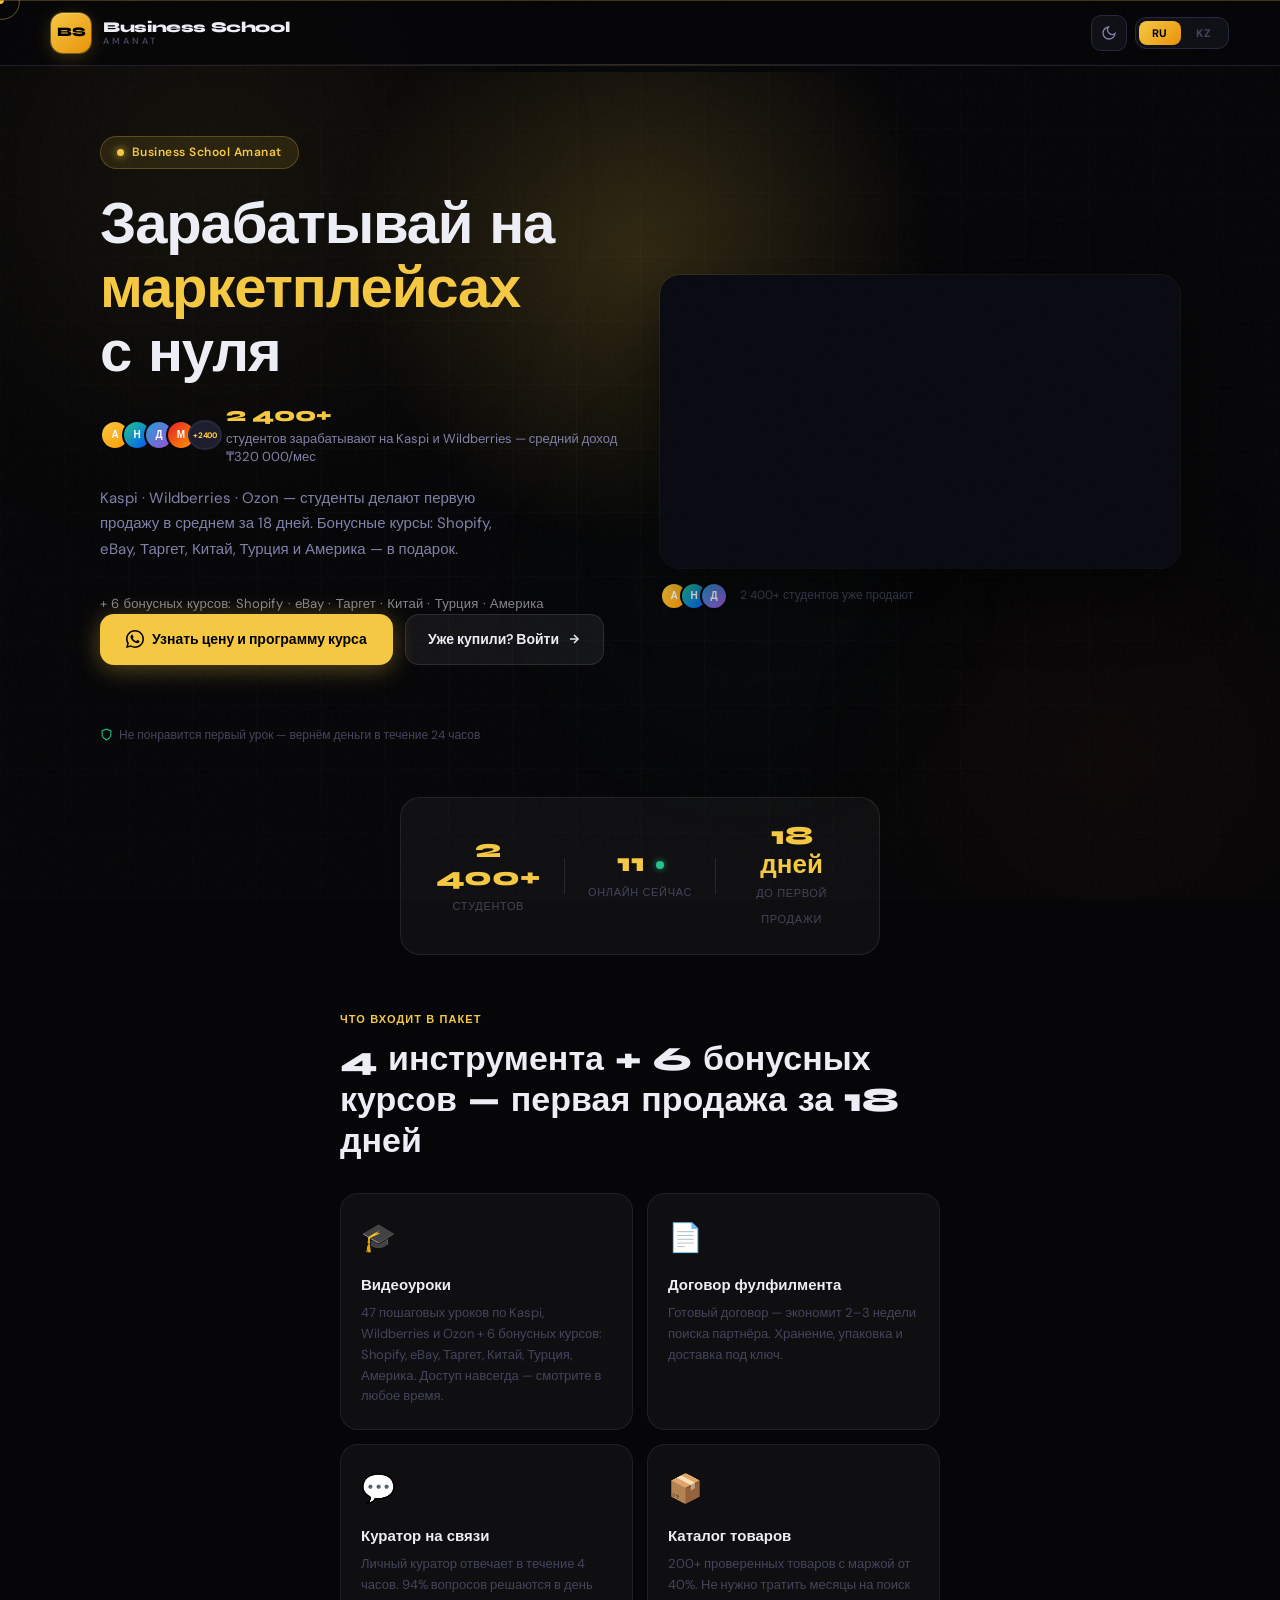
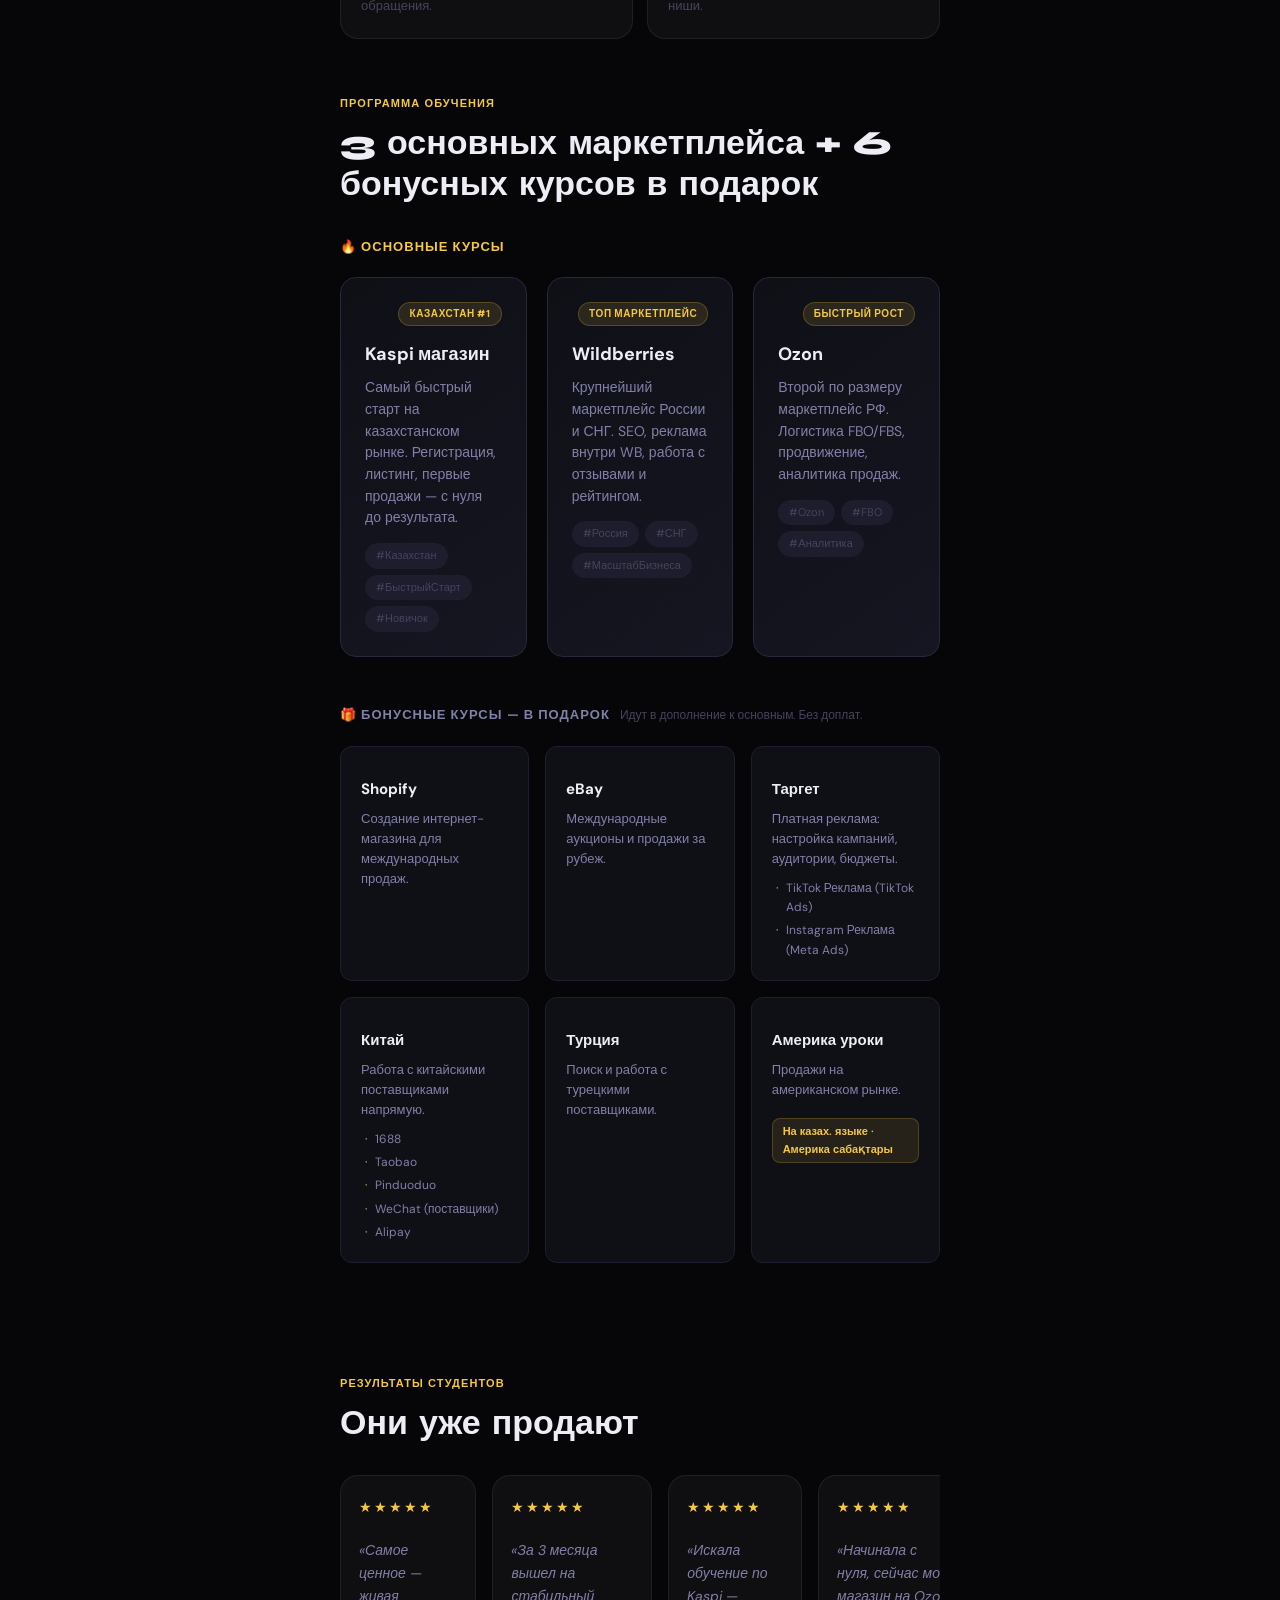
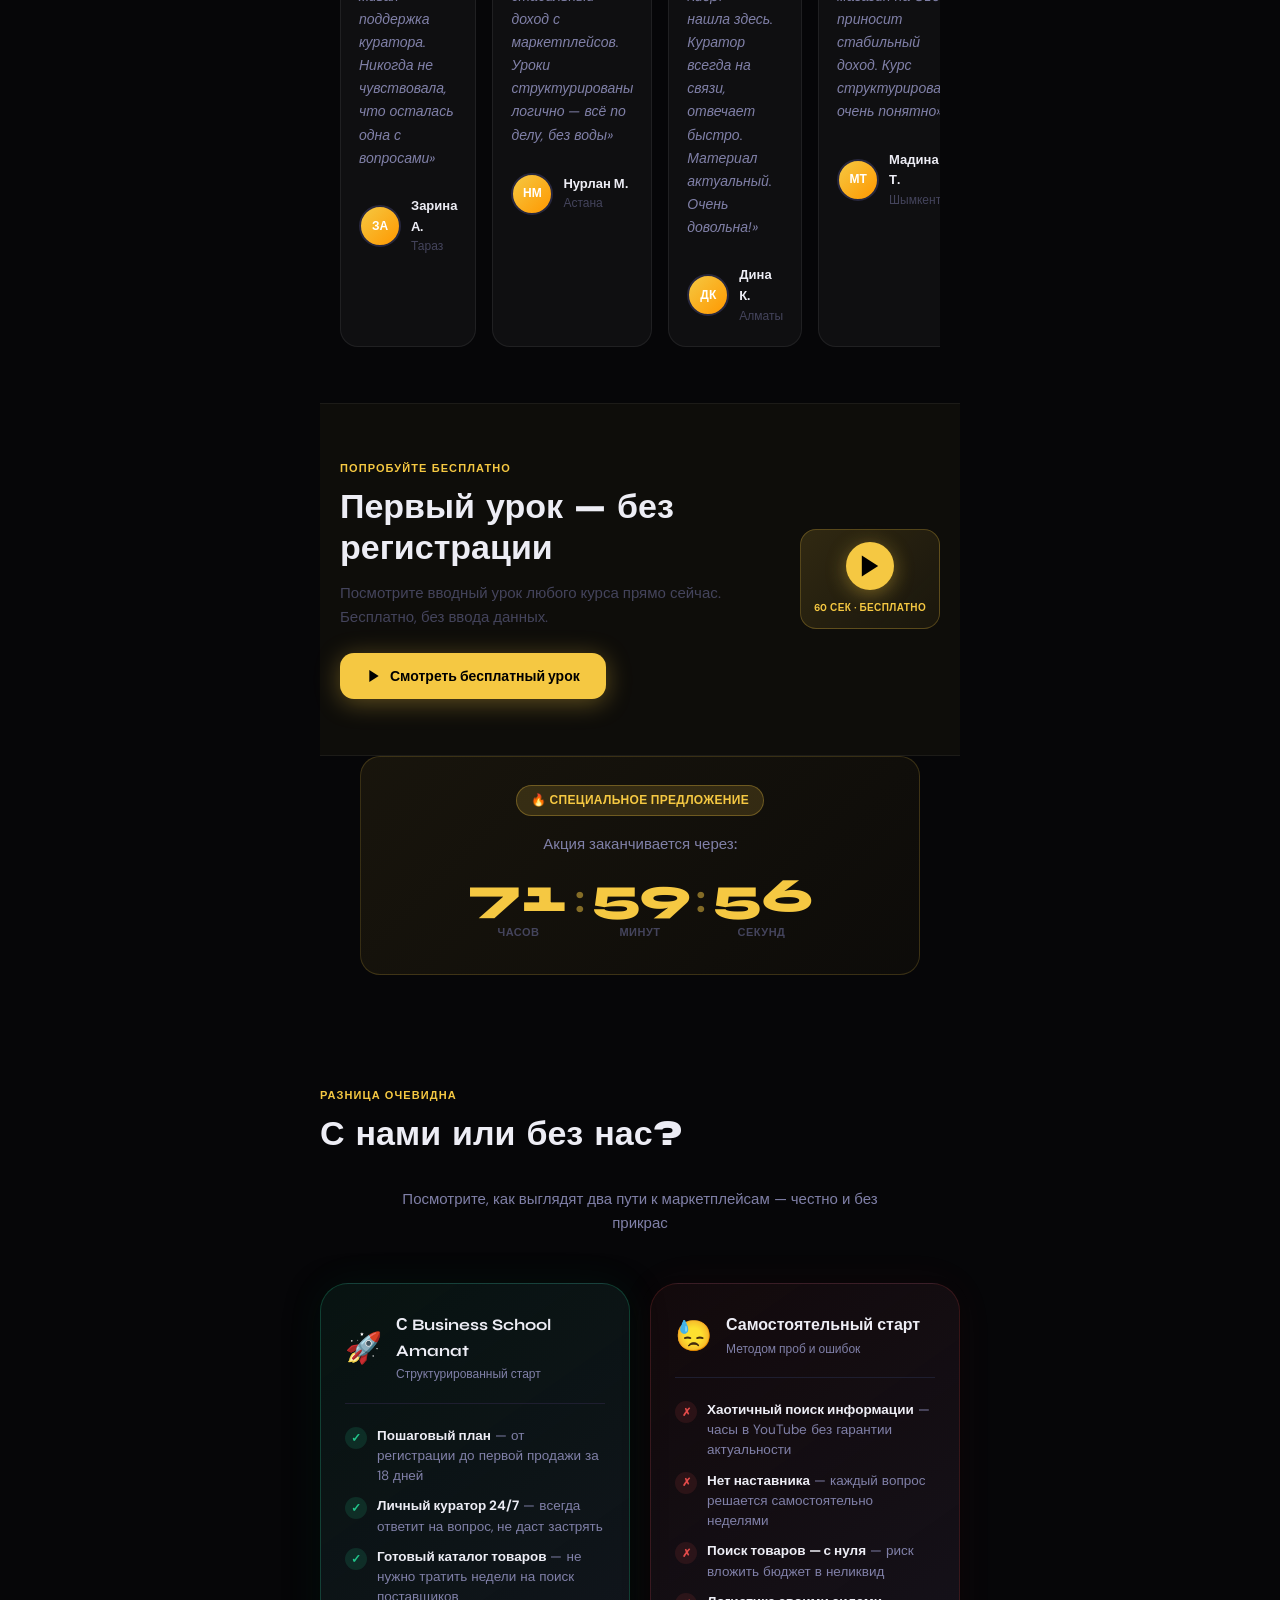
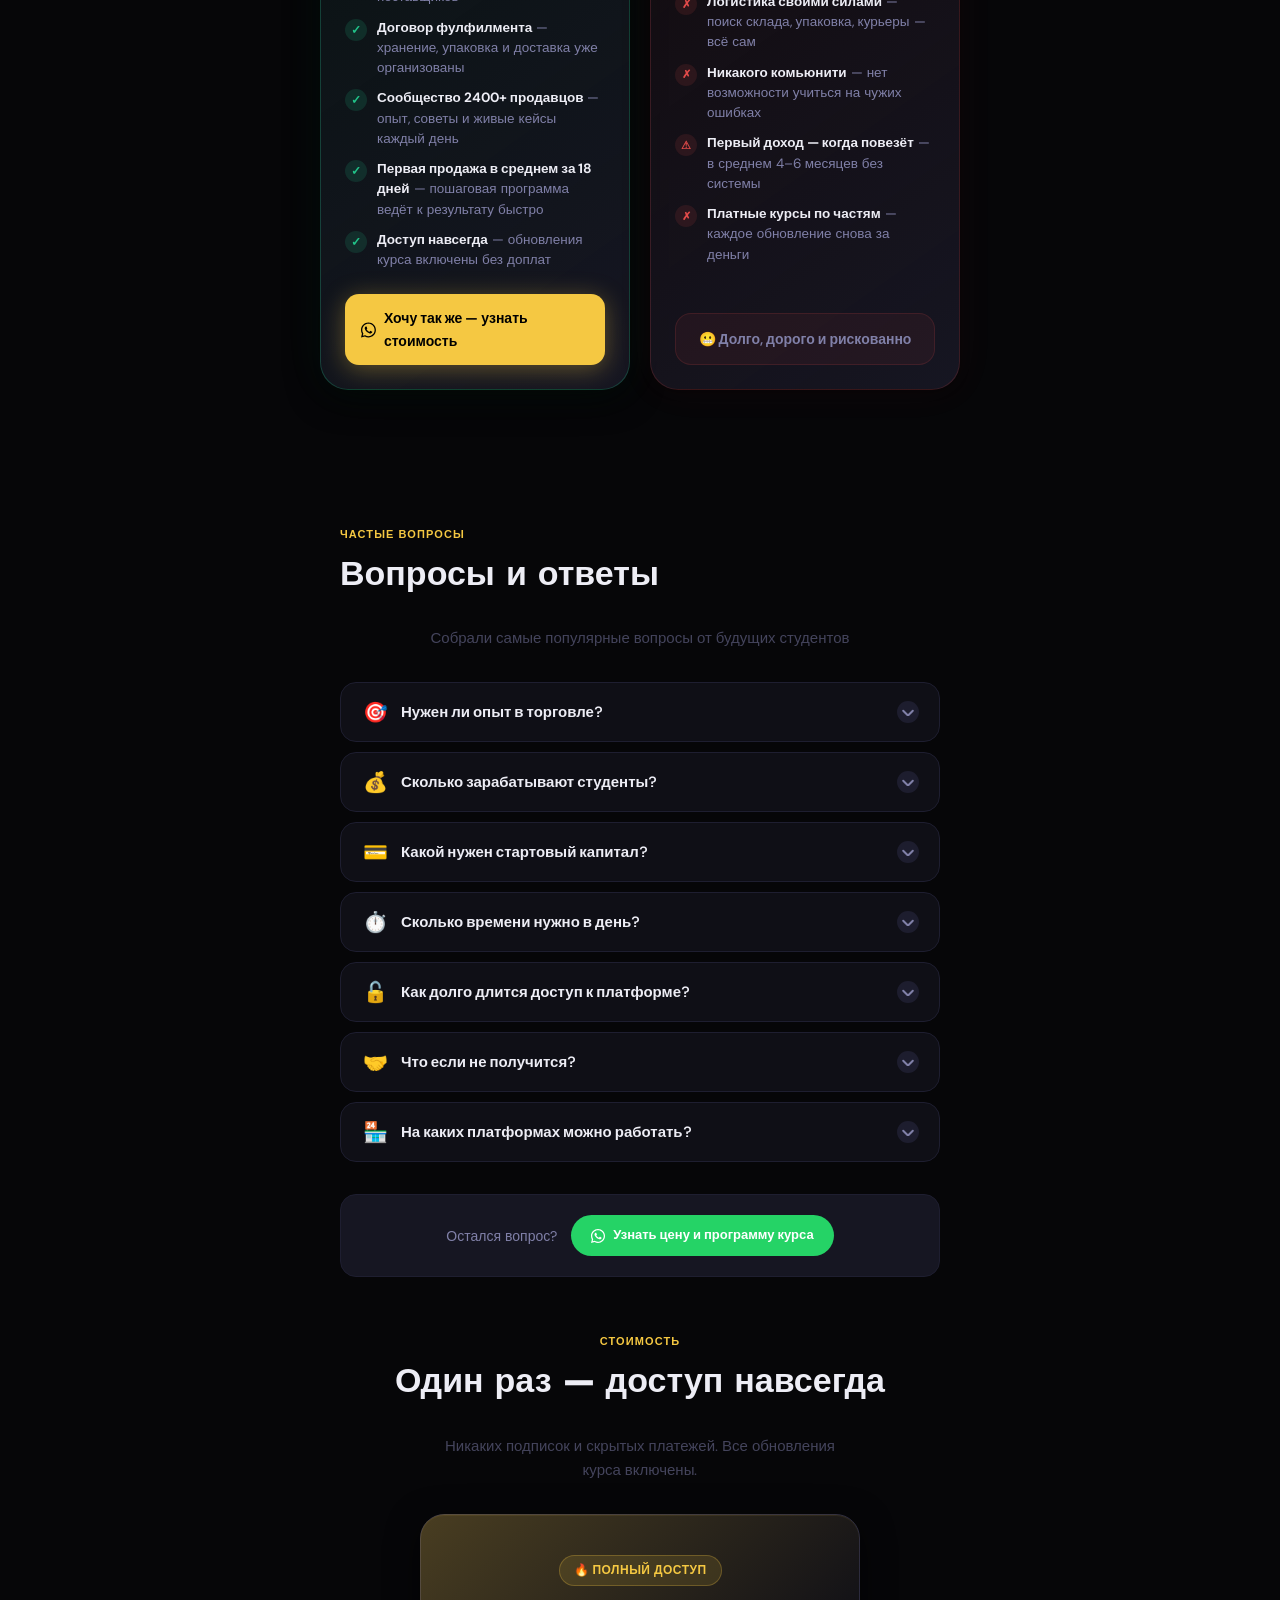
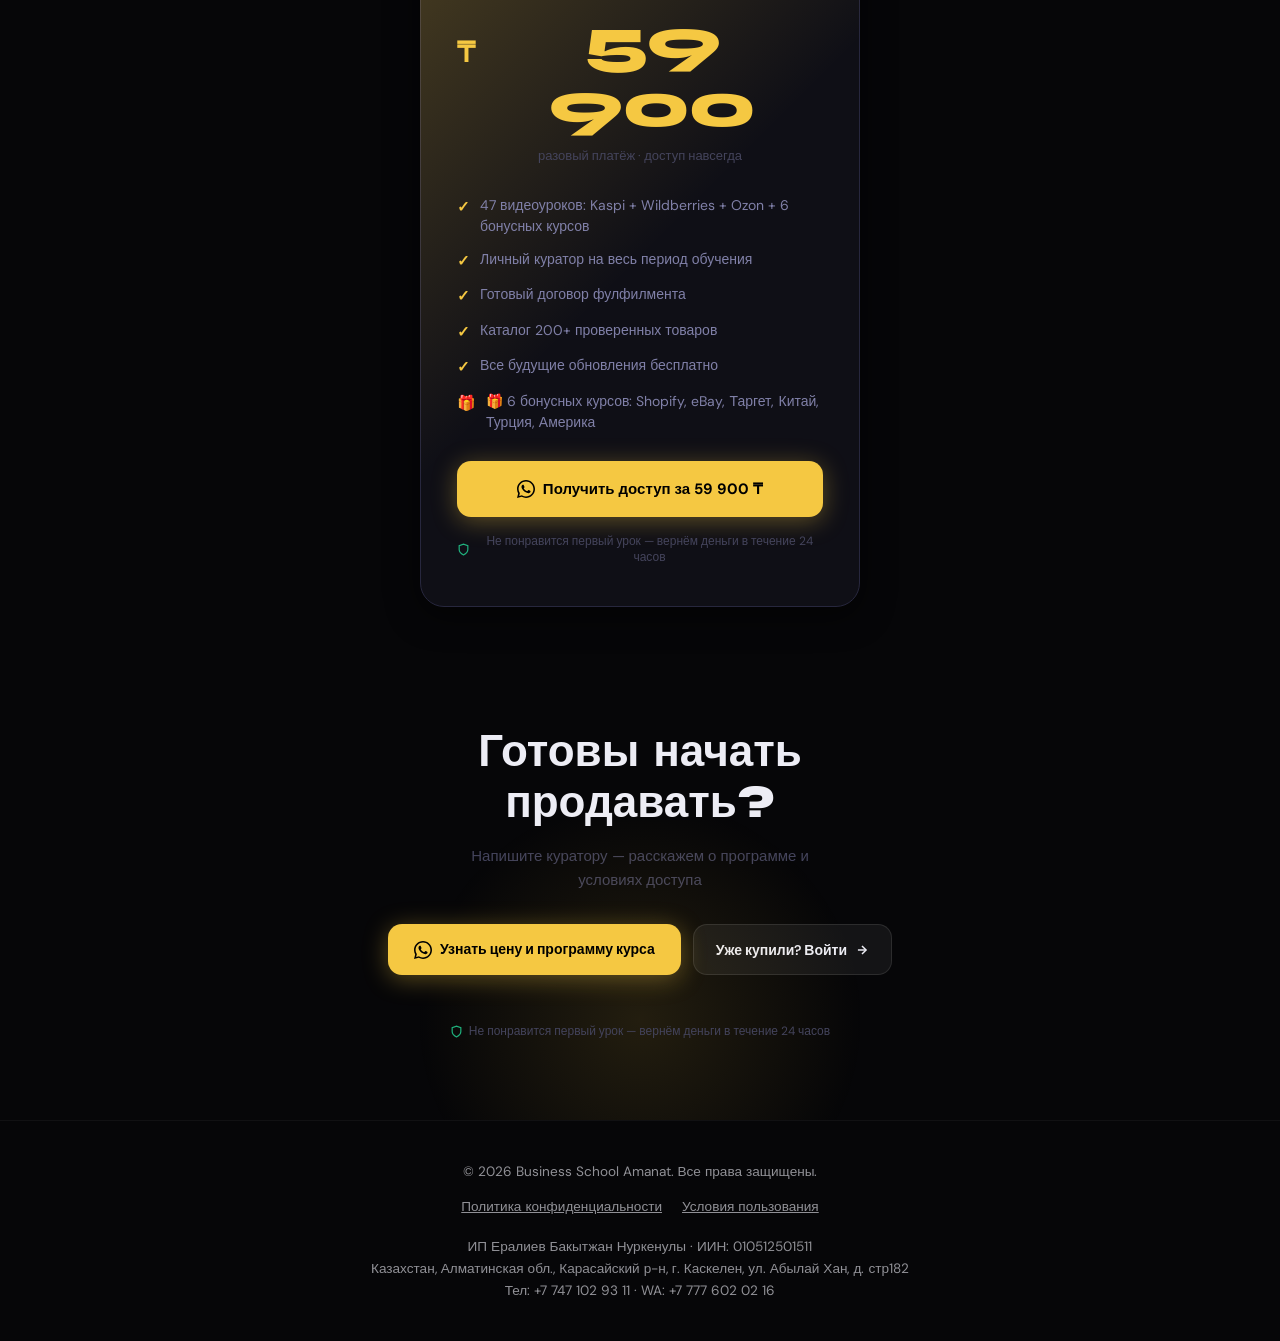
==== commit 2bc33580: "Add files via upload" ====
--- a/index.html
+++ b/index.html
@@ -456,152 +456,6 @@
 </div>
 </div>
 </section>
-<!-- B. КАЛЬКУЛЯТОР ДОХОДА — AI-версия -->
-<section class="lp-section lp-calc-section" style="max-width:700px">
-<div class="lp-section-label" id="lp-calc-label">Потенциальный доход</div>
-<h2 class="lp-section-h" id="lp-calc-h">Сколько можно зарабатывать?</h2>
-<p class="lp-calc-desc" id="lp-calc-desc">Введите товар — ИИ сделает персональный прогноз на 3 месяца</p>
-<div class="lp-calc-wrap">
-<!-- Шаг 1: Ввод товара + маркетплейс -->
-<div class="lp-calc-step">
-<div class="lp-calc-step-label">
-<span class="lp-calc-step-num" id="lp-calc-step-num">1</span>
-<span id="lp-calc-step-label-text">Ваш товар</span>
-</div>
-<!-- Поле ввода товара -->
-<div class="lp-calc-product-wrap" id="lp-calc-product-wrap">
-<div class="lp-calc-product-input-row">
-<input autocomplete="off" class="lp-calc-product-input" id="lp-calc-input" maxlength="120" placeholder="Например: детские носки, чехол для телефона, крем для рук..." type="text"/>
-<button class="lp-calc-ai-btn" id="lp-calc-ai-btn" onclick="runAiCalc()" type="button">
-<span class="lp-calc-ai-btn-icon">✦</span>
-<span class="lp-calc-ai-btn-text" id="lp-calc-ai-btn-text">Рассчитать</span>
-</button>
-</div>
-<!-- Быстрые теги -->
-<div class="lp-calc-quick-tags">
-<button class="lp-calc-tag" onclick="setCalcProduct('Детские носки')">🧦 Детские носки</button>
-<button class="lp-calc-tag" onclick="setCalcProduct('Крем для рук')">🧴 Крем для рук</button>
-<button class="lp-calc-tag" onclick="setCalcProduct('Чехол для телефона')">📱 Чехол для телефона</button>
-<button class="lp-calc-tag" onclick="setCalcProduct('Постельное бельё')">🛏 Постельное бельё</button>
-<button class="lp-calc-tag" onclick="setCalcProduct('Игрушка антистресс')">🧸 Антистресс</button>
-<button class="lp-calc-tag" onclick="setCalcProduct('Спортивная бутылка')">🥤 Бутылка для воды</button>
-</div>
-</div>
-<!-- Выбор маркетплейса -->
-<div class="lp-calc-field" style="margin-top:16px">
-<label class="lp-calc-lbl" id="lp-calc-lbl-market">Маркетплейс</label>
-<div class="lp-calc-market-btns">
-<button class="lp-calc-mkt active" data-mkt="kaspi" onclick="selectCalcMkt(this)">
-<span class="lp-calc-mkt-icon">🟠</span> Kaspi
-            </button>
-<button class="lp-calc-mkt" data-mkt="wb" onclick="selectCalcMkt(this)">
-<span class="lp-calc-mkt-icon">🟣</span> Wildberries
-            </button>
-<button class="lp-calc-mkt" data-mkt="ozon" onclick="selectCalcMkt(this)">
-<span class="lp-calc-mkt-icon">🔵</span> Ozon
-            </button>
-</div>
-</div>
-</div>
-<!-- AI Loading state -->
-<div class="lp-calc-ai-loading" id="lp-calc-ai-loading" style="display:none">
-<div class="lp-calc-ai-loading-inner">
-<div class="lp-calc-ai-spinner">
-<div class="lp-calc-ai-spinner-ring"></div>
-<span class="lp-calc-ai-spinner-icon">✦</span>
-</div>
-<div class="lp-calc-ai-loading-text">
-<div class="lp-calc-ai-loading-title" id="lp-calc-ai-loading-title">ИИ анализирует рынок...</div>
-<div class="lp-calc-ai-loading-sub" id="lp-calc-ai-loading-sub">Изучаю спрос на маркетплейсе</div>
-</div>
-</div>
-<div class="lp-calc-ai-progress">
-<div class="lp-calc-ai-progress-fill" id="lp-calc-ai-progress-fill"></div>
-</div>
-</div>
-<!-- Результат — появляется после AI-анализа -->
-<div class="lp-calc-result-v2" id="lp-calc-result-v2" style="display:none">
-<!-- Шапка с товаром -->
-<div class="lp-calc-res-header">
-<span class="lp-calc-res-header-icon">✦</span>
-<span class="lp-calc-res-header-text" id="lp-calc-res-header-text">AI-прогноз для: <strong id="lp-calc-product-name">—</strong></span>
-<span class="lp-calc-res-mkt-badge" id="lp-calc-res-mkt-badge">Kaspi</span>
-</div>
-<!-- AI-инсайт -->
-<div class="lp-calc-ai-insight" id="lp-calc-ai-insight" style="display:none">
-<div class="lp-calc-ai-insight-label" id="lp-calc-ai-insight-label">
-<span>✦</span> AI-анализ
-          </div>
-<div class="lp-calc-ai-insight-text" id="lp-calc-ai-insight-text"></div>
-</div>
-<!-- Прогресс-бары по месяцам -->
-<div class="lp-calc-bars">
-<div class="lp-calc-bar-row">
-<span class="lp-calc-bar-lbl" id="lp-calc-bar-lbl-1">1-й месяц</span>
-<div class="lp-calc-bar-track">
-<div class="lp-calc-bar-fill" id="lp-calc-bar-1" style="width:0%"></div>
-</div>
-<span class="lp-calc-bar-val" id="lp-calc-val-1">—</span>
-</div>
-<div class="lp-calc-bar-row">
-<span class="lp-calc-bar-lbl" id="lp-calc-bar-lbl-2">2-й месяц</span>
-<div class="lp-calc-bar-track">
-<div class="lp-calc-bar-fill lp-calc-bar-fill-2" id="lp-calc-bar-2" style="width:0%"></div>
-</div>
-<span class="lp-calc-bar-val" id="lp-calc-val-2">—</span>
-</div>
-<div class="lp-calc-bar-row">
-<span class="lp-calc-bar-lbl" id="lp-calc-bar-lbl-3">3-й месяц</span>
-<div class="lp-calc-bar-track">
-<div class="lp-calc-bar-fill lp-calc-bar-fill-3" id="lp-calc-bar-3" style="width:0%"></div>
-</div>
-<span class="lp-calc-bar-val lp-calc-bar-val-gold" id="lp-calc-val-3">—</span>
-</div>
-</div>
-<!-- Итоговая строка -->
-<div class="lp-calc-summary">
-<div class="lp-calc-summary-item">
-<span class="lp-calc-summary-lbl" id="lp-calc-summary-lbl-1">Выручка за 3 мес.</span>
-<span class="lp-calc-summary-val" id="lp-calc-revenue">—</span>
-</div>
-<div class="lp-calc-summary-div"></div>
-<div class="lp-calc-summary-item">
-<span class="lp-calc-summary-lbl" id="lp-calc-summary-lbl-2">Чистая прибыль</span>
-<span class="lp-calc-summary-val lp-calc-summary-gold" id="lp-calc-profit">—</span>
-</div>
-<div class="lp-calc-summary-div"></div>
-<div class="lp-calc-summary-item">
-<span class="lp-calc-summary-lbl" id="lp-calc-summary-lbl-3">Стартовый капитал</span>
-<span class="lp-calc-summary-val lp-calc-summary-muted" id="lp-calc-start-capital">—</span>
-</div>
-</div>
-<!-- Советы по товару -->
-<div class="lp-calc-tips" id="lp-calc-tips" style="display:none">
-<div class="lp-calc-tips-title" id="lp-calc-tips-title">📌 Советы для этого товара</div>
-<ul class="lp-calc-tips-list" id="lp-calc-tips-list"></ul>
-</div>
-<div class="lp-calc-res-footer">
-<p class="lp-calc-disclaimer" id="lp-calc-disclaimer">* AI-прогноз на основе средних данных рынка. Реальный результат зависит от качества работы.</p>
-<button class="lp-calc-retry-btn" onclick="clearAiCalc()" type="button">
-<svg fill="none" height="13" stroke="currentColor" stroke-width="2.5" viewbox="0 0 24 24" width="13"><polyline points="23 4 23 10 17 10"></polyline><path d="M20.49 15a9 9 0 1 1-.49-3.22"></path></svg>
-            Другой товар
-          </button>
-</div>
-</div>
-<!-- Пустое состояние до запроса -->
-<div class="lp-calc-empty" id="lp-calc-empty">
-<div class="lp-calc-empty-icon">✦</div>
-<div class="lp-calc-empty-text" id="lp-calc-empty-text">Введите любой товар — ИИ проанализирует спрос,<br/>конкуренцию и рассчитает реальный прогноз дохода</div>
-</div>
-<!-- CTA под калькулятором -->
-<div class="lp-calc-cta" id="lp-calc-cta" style="display:none">
-<a class="lp-btn-primary lp-calc-cta-btn" href="https://wa.me/77776020216?text=Здравствуйте%2C%20хочу%20начать%20продавать%20на%20маркетплейсе" id="lp-calc-cta-wa" rel="noopener" target="_blank">
-<svg fill="currentColor" height="16" viewbox="0 0 24 24" width="16"><path d="M17.472 14.382c-.297-.149-1.758-.867-2.03-.967-.273-.099-.471-.148-.67.15-.197.297-.767.966-.94 1.164-.173.199-.347.223-.644.075-.297-.15-1.255-.463-2.39-1.475-.883-.788-1.48-1.761-1.653-2.059-.173-.297-.018-.458.13-.606.134-.133.298-.347.446-.52.149-.174.198-.298.298-.497.099-.198.05-.371-.025-.52-.075-.149-.669-1.612-.916-2.207-.242-.579-.487-.5-.669-.51-.173-.008-.371-.01-.57-.01-.198 0-.52.074-.792.372-.272.297-1.04 1.016-1.04 2.479 0 1.462 1.065 2.875 1.213 3.074.149.198 2.096 3.2 5.077 4.487.709.306 1.262.489 1.694.625.712.227 1.36.195 1.871.118.571-.085 1.758-.719 2.006-1.413.248-.694.248-1.289.173-1.413-.074-.124-.272-.198-.57-.347z"></path><path d="M12 0C5.373 0 0 5.373 0 12c0 2.123.553 4.116 1.524 5.847L.057 23.882l6.186-1.448A11.952 11.952 0 0 0 12 24c6.627 0 12-5.373 12-12S18.627 0 12 0zm0 21.894a9.878 9.878 0 0 1-5.031-1.378l-.361-.214-3.741.875.944-3.643-.235-.374A9.861 9.861 0 0 1 2.106 12C2.106 6.536 6.536 2.106 12 2.106S21.894 6.536 21.894 12 17.464 21.894 12 21.894z"></path></svg>
-<span id="lp-calc-cta-text">Хочу такой доход — узнать условия</span>
-</a>
-</div>
-</div>
-</section>
 <!-- E. СРАВНЕНИЕ С НАМИ / БЕЗ НАС -->
 <section class="lp-section lp-compare-section">
 <div class="lp-section-label" id="lp-cmp-label">Разница очевидна</div>
@@ -1029,7 +883,6 @@
 
 <script defer="" src="app-viewers.js"></script>
 <script defer="" src="app-lp.js"></script>
-<script defer="" src="calc.js"></script>
 <script defer="" src="app-lp-courses.js"></script>
 
 <!-- Мобильная sticky WA-кнопка (только на лендинге, только на мобильных) -->
--- a/platform.css
+++ b/platform.css
@@ -3476,596 +3476,6 @@
 }
 .lp-popup-skip:hover { opacity: 0.8; color: var(--text2); }
 
-/* ════════════════════════════════════════════════════════════
-   LP CALCULATOR — полный дизайн секции
-   ════════════════════════════════════════════════════════════ */
-
-/* ── Обёртка карточки ── */
-.lp-calc-wrap {
-  background: var(--surface);
-  border: 1px solid var(--border2);
-  border-radius: var(--r-xl);
-  padding: 28px 28px 24px;
-  box-shadow: var(--shadow-md), 0 0 0 1px rgba(245,200,66,0.04);
-  position: relative;
-  overflow: hidden;
-}
-.lp-calc-wrap::before {
-  content: '';
-  position: absolute;
-  top: 0; left: 0; right: 0;
-  height: 2px;
-  background: linear-gradient(90deg, transparent, var(--gold), transparent);
-  opacity: 0.6;
-}
-
-/* ── Шаг: лейбл «1 Ваш товар» ── */
-.lp-calc-step {
-  margin-bottom: 4px;
-}
-.lp-calc-step-label {
-  display: flex;
-  align-items: center;
-  gap: 8px;
-  font-size: 12px;
-  font-weight: 700;
-  letter-spacing: .06em;
-  text-transform: uppercase;
-  color: var(--text2);
-  margin-bottom: 12px;
-}
-.lp-calc-step-num {
-  display: inline-flex;
-  align-items: center;
-  justify-content: center;
-  width: 22px;
-  height: 22px;
-  border-radius: 50%;
-  background: var(--gold);
-  color: #000;
-  font-size: 11px;
-  font-weight: 800;
-  flex-shrink: 0;
-}
-
-/* ── Строка ввода + кнопка ── */
-.lp-calc-product-input-row {
-  display: flex;
-  gap: 10px;
-  align-items: stretch;
-}
-.lp-calc-product-input {
-  flex: 1;
-  background: var(--input-bg);
-  border: 1.5px solid var(--border2);
-  border-radius: var(--r-md);
-  padding: 13px 16px;
-  font-size: 14px;
-  color: var(--text);
-  outline: none;
-  transition: border-color .2s, box-shadow .2s;
-  font-family: inherit;
-}
-.lp-calc-product-input::placeholder {
-  color: var(--text3);
-}
-.lp-calc-product-input:focus {
-  border-color: var(--gold);
-  box-shadow: 0 0 0 3px rgba(245,200,66,0.12);
-}
-
-/* ── Кнопка «Рассчитать» ── */
-.lp-calc-ai-btn {
-  display: inline-flex;
-  align-items: center;
-  gap: 7px;
-  padding: 13px 20px;
-  background: var(--gold);
-  color: #000;
-  border: none;
-  border-radius: var(--r-md);
-  font-size: 14px;
-  font-weight: 700;
-  cursor: pointer;
-  white-space: nowrap;
-  transition: background .15s, transform .15s var(--spring), box-shadow .15s;
-  flex-shrink: 0;
-}
-.lp-calc-ai-btn:hover {
-  background: var(--gold3);
-  box-shadow: 0 4px 20px rgba(245,200,66,0.35);
-  transform: translateY(-1px);
-}
-.lp-calc-ai-btn:active {
-  transform: translateY(0) scale(0.98);
-}
-.lp-calc-ai-btn-icon {
-  font-size: 15px;
-  line-height: 1;
-}
-
-/* ── Быстрые теги ── */
-.lp-calc-quick-tags {
-  display: flex;
-  flex-wrap: wrap;
-  gap: 7px;
-  margin-top: 12px;
-}
-.lp-calc-tag {
-  display: inline-flex;
-  align-items: center;
-  gap: 5px;
-  padding: 6px 12px;
-  background: var(--surface2);
-  border: 1px solid var(--border);
-  border-radius: 20px;
-  font-size: 12.5px;
-  color: var(--text2);
-  cursor: pointer;
-  transition: background .15s, border-color .15s, color .15s, transform .12s;
-  font-family: inherit;
-}
-.lp-calc-tag:hover {
-  background: rgba(245,200,66,0.1);
-  border-color: rgba(245,200,66,0.35);
-  color: var(--gold);
-  transform: translateY(-1px);
-}
-
-/* ── Маркетплейс ── */
-.lp-calc-field {
-  margin-top: 16px;
-}
-.lp-calc-lbl {
-  display: block;
-  font-size: 11px;
-  font-weight: 700;
-  letter-spacing: .07em;
-  text-transform: uppercase;
-  color: var(--text2);
-  margin-bottom: 10px;
-}
-.lp-calc-market-btns {
-  display: flex;
-  gap: 8px;
-  flex-wrap: wrap;
-}
-.lp-calc-mkt {
-  display: inline-flex;
-  align-items: center;
-  gap: 6px;
-  padding: 9px 16px;
-  background: var(--surface2);
-  border: 1.5px solid var(--border);
-  border-radius: var(--r-sm);
-  font-size: 13.5px;
-  font-weight: 600;
-  color: var(--text2);
-  cursor: pointer;
-  transition: all .18s var(--ease);
-  font-family: inherit;
-}
-.lp-calc-mkt:hover {
-  border-color: var(--border3);
-  color: var(--text);
-  background: var(--surface3);
-}
-.lp-calc-mkt.active {
-  background: rgba(245,200,66,0.12);
-  border-color: var(--gold);
-  color: var(--gold);
-  box-shadow: 0 0 0 1px rgba(245,200,66,0.15);
-}
-.lp-calc-mkt-icon {
-  font-size: 14px;
-  line-height: 1;
-}
-
-/* ── Разделитель между шагом и результатом ── */
-.lp-calc-divider {
-  height: 1px;
-  background: var(--border);
-  margin: 20px 0;
-}
-
-/* ── AI Loading state ── */
-.lp-calc-ai-loading {
-  padding: 24px 0 8px;
-}
-.lp-calc-ai-loading-inner {
-  display: flex;
-  align-items: center;
-  gap: 16px;
-  margin-bottom: 16px;
-}
-.lp-calc-ai-spinner {
-  position: relative;
-  width: 44px;
-  height: 44px;
-  flex-shrink: 0;
-}
-.lp-calc-ai-spinner-ring {
-  position: absolute;
-  inset: 0;
-  border: 2px solid var(--border2);
-  border-top-color: var(--gold);
-  border-radius: 50%;
-  animation: calcSpin 0.9s linear infinite;
-}
-@keyframes calcSpin { to { transform: rotate(360deg); } }
-.lp-calc-ai-spinner-icon {
-  position: absolute;
-  inset: 0;
-  display: flex;
-  align-items: center;
-  justify-content: center;
-  font-size: 16px;
-  color: var(--gold);
-  animation: calcPulse 1.8s ease-in-out infinite;
-}
-@keyframes calcPulse { 0%,100%{opacity:.5} 50%{opacity:1} }
-.lp-calc-ai-loading-text {
-  flex: 1;
-}
-.lp-calc-ai-loading-title {
-  font-size: 15px;
-  font-weight: 700;
-  color: var(--text);
-  margin-bottom: 4px;
-}
-.lp-calc-ai-loading-sub {
-  font-size: 13px;
-  color: var(--text2);
-}
-.lp-calc-ai-progress {
-  height: 4px;
-  background: var(--surface3);
-  border-radius: 2px;
-  overflow: hidden;
-}
-.lp-calc-ai-progress-fill {
-  height: 100%;
-  background: linear-gradient(90deg, var(--gold2), var(--gold));
-  border-radius: 2px;
-  width: 0%;
-  transition: width 0.6s var(--ease);
-}
-
-/* ── Результат ── */
-.lp-calc-result-v2 {
-  padding-top: 20px;
-}
-
-/* Шапка результата */
-.lp-calc-res-header {
-  display: flex;
-  align-items: center;
-  gap: 8px;
-  padding: 12px 14px;
-  background: rgba(245,200,66,0.07);
-  border: 1px solid rgba(245,200,66,0.18);
-  border-radius: var(--r-sm);
-  margin-bottom: 16px;
-}
-.lp-calc-res-header-icon {
-  color: var(--gold);
-  font-size: 14px;
-  flex-shrink: 0;
-}
-.lp-calc-res-header-text {
-  font-size: 13.5px;
-  color: var(--text2);
-  flex: 1;
-}
-.lp-calc-res-header-text strong {
-  color: var(--text);
-  font-weight: 700;
-}
-.lp-calc-res-mkt-badge {
-  font-size: 11px;
-  font-weight: 700;
-  letter-spacing: .04em;
-  padding: 3px 9px;
-  border-radius: 20px;
-  background: var(--surface3);
-  color: var(--text2);
-  flex-shrink: 0;
-}
-.lp-calc-res-mkt-badge--kaspi  { background: rgba(255,87,34,0.15); color: #ff7043; }
-.lp-calc-res-mkt-badge--wb     { background: rgba(157,78,208,0.15); color: #b97aea; }
-.lp-calc-res-mkt-badge--ozon   { background: rgba(0,85,255,0.15); color: #6699ff; }
-
-/* AI-инсайт блок */
-.lp-calc-ai-insight {
-  background: var(--surface2);
-  border: 1px solid var(--border);
-  border-left: 3px solid var(--gold);
-  border-radius: var(--r-sm);
-  padding: 14px 16px;
-  margin-bottom: 18px;
-}
-.lp-calc-ai-insight-label {
-  display: flex;
-  align-items: center;
-  gap: 6px;
-  font-size: 11px;
-  font-weight: 700;
-  letter-spacing: .07em;
-  text-transform: uppercase;
-  color: var(--gold);
-  margin-bottom: 8px;
-}
-.lp-calc-ai-insight-text {
-  font-size: 13.5px;
-  line-height: 1.65;
-  color: var(--text2);
-}
-
-/* Прогресс-бары по месяцам */
-.lp-calc-bars {
-  display: flex;
-  flex-direction: column;
-  gap: 12px;
-  margin-bottom: 20px;
-}
-.lp-calc-bar-row {
-  display: grid;
-  grid-template-columns: 80px 1fr 90px;
-  align-items: center;
-  gap: 12px;
-}
-.lp-calc-bar-lbl {
-  font-size: 12px;
-  color: var(--text2);
-  font-weight: 600;
-  white-space: nowrap;
-}
-.lp-calc-bar-track {
-  height: 8px;
-  background: var(--surface3);
-  border-radius: 4px;
-  overflow: hidden;
-}
-.lp-calc-bar-fill {
-  height: 100%;
-  background: linear-gradient(90deg, var(--gold2), var(--gold));
-  border-radius: 4px;
-  transition: width 0.8s var(--ease);
-}
-.lp-calc-bar-fill-2 {
-  background: linear-gradient(90deg, var(--gold), var(--gold3));
-}
-.lp-calc-bar-fill-3 {
-  background: linear-gradient(90deg, var(--gold3), #ffe89a);
-}
-.lp-calc-bar-val {
-  font-size: 13px;
-  font-weight: 700;
-  color: var(--text);
-  text-align: right;
-  white-space: nowrap;
-}
-.lp-calc-bar-val-gold {
-  color: var(--gold);
-}
-
-/* Итоговая строка */
-.lp-calc-summary {
-  display: flex;
-  gap: 0;
-  background: var(--surface2);
-  border: 1px solid var(--border);
-  border-radius: var(--r-md);
-  overflow: hidden;
-  margin-bottom: 16px;
-}
-.lp-calc-summary-item {
-  flex: 1;
-  display: flex;
-  flex-direction: column;
-  align-items: center;
-  padding: 16px 12px;
-  gap: 5px;
-  text-align: center;
-}
-.lp-calc-summary-div {
-  width: 1px;
-  background: var(--border);
-  flex-shrink: 0;
-}
-.lp-calc-summary-lbl {
-  font-size: 11px;
-  color: var(--text2);
-  font-weight: 600;
-  letter-spacing: .02em;
-  line-height: 1.3;
-}
-.lp-calc-summary-val {
-  font-size: 17px;
-  font-weight: 800;
-  color: var(--text);
-  font-family: 'Syne', sans-serif;
-}
-.lp-calc-summary-gold {
-  color: var(--gold);
-}
-.lp-calc-summary-muted {
-  color: var(--text2);
-  font-size: 15px;
-}
-
-/* Советы */
-.lp-calc-tips {
-  background: var(--surface2);
-  border: 1px solid var(--border);
-  border-radius: var(--r-sm);
-  padding: 14px 16px;
-  margin-bottom: 16px;
-}
-.lp-calc-tips-title {
-  font-size: 13px;
-  font-weight: 700;
-  color: var(--text);
-  margin-bottom: 10px;
-}
-.lp-calc-tips-list {
-  list-style: none;
-  padding: 0;
-  margin: 0;
-  display: flex;
-  flex-direction: column;
-  gap: 7px;
-}
-.lp-calc-tips-list li {
-  font-size: 13px;
-  color: var(--text2);
-  line-height: 1.5;
-  padding-left: 16px;
-  position: relative;
-}
-.lp-calc-tips-list li::before {
-  content: '→';
-  position: absolute;
-  left: 0;
-  color: var(--gold);
-  font-size: 11px;
-}
-
-/* Footer: дисклеймер + кнопка «Другой товар» */
-.lp-calc-res-footer {
-  display: flex;
-  align-items: center;
-  justify-content: space-between;
-  gap: 12px;
-  flex-wrap: wrap;
-  padding-top: 4px;
-}
-.lp-calc-disclaimer {
-  font-size: 11.5px;
-  color: var(--text3);
-  line-height: 1.5;
-  flex: 1;
-  min-width: 0;
-}
-.lp-calc-retry-btn {
-  display: inline-flex;
-  align-items: center;
-  gap: 6px;
-  padding: 8px 14px;
-  background: transparent;
-  border: 1px solid var(--border2);
-  border-radius: var(--r-sm);
-  font-size: 12.5px;
-  font-weight: 600;
-  color: var(--text2);
-  cursor: pointer;
-  transition: all .18s;
-  font-family: inherit;
-  white-space: nowrap;
-  flex-shrink: 0;
-}
-.lp-calc-retry-btn:hover {
-  border-color: var(--gold);
-  color: var(--gold);
-  background: rgba(245,200,66,0.06);
-}
-
-/* Пустое состояние */
-.lp-calc-empty {
-  display: flex;
-  flex-direction: column;
-  align-items: center;
-  justify-content: center;
-  gap: 12px;
-  padding: 32px 16px;
-  text-align: center;
-  border-top: 1px solid var(--border);
-  margin-top: 16px;
-}
-.lp-calc-empty-icon {
-  font-size: 28px;
-  color: var(--text3);
-  opacity: 0.6;
-  animation: calcPulse 2.5s ease-in-out infinite;
-}
-.lp-calc-empty-text {
-  font-size: 13.5px;
-  color: var(--text2);
-  line-height: 1.65;
-  max-width: 340px;
-}
-
-/* CTA кнопка под калькулятором */
-.lp-calc-cta {
-  margin-top: 16px;
-  border-top: 1px solid var(--border);
-  padding-top: 16px;
-}
-.lp-calc-cta-btn {
-  width: 100%;
-  justify-content: center;
-  font-size: 15px;
-}
-
-/* ── Описание секции ── */
-.lp-calc-desc {
-  font-size: 15px;
-  color: var(--text2);
-  line-height: 1.6;
-  margin-bottom: 24px;
-}
-
-/* ── Light theme overrides ── */
-[data-theme="light"] .lp-calc-wrap {
-  background: #fff;
-  box-shadow: 0 4px 32px rgba(0,0,0,0.08), 0 0 0 1px rgba(245,200,66,0.08);
-}
-[data-theme="light"] .lp-calc-product-input {
-  background: #f5f5fa;
-}
-[data-theme="light"] .lp-calc-empty {
-  border-top-color: var(--border);
-}
-
-/* ── Mobile tweaks ── */
-@media (max-width: 540px) {
-  .lp-calc-wrap {
-    padding: 20px 16px 18px;
-    border-radius: var(--r-lg);
-  }
-  .lp-calc-product-input-row {
-    flex-direction: column;
-  }
-  .lp-calc-ai-btn {
-    width: 100%;
-    justify-content: center;
-    padding: 13px;
-  }
-  .lp-calc-bar-row {
-    grid-template-columns: 72px 1fr 80px;
-    gap: 8px;
-  }
-  .lp-calc-summary-item {
-    padding: 12px 8px;
-  }
-  .lp-calc-summary-val {
-    font-size: 15px;
-  }
-  .lp-calc-res-footer {
-    flex-direction: column;
-    align-items: flex-start;
-  }
-  .lp-calc-retry-btn {
-    align-self: flex-end;
-  }
-  .lp-calc-market-btns {
-    gap: 6px;
-  }
-  .lp-calc-mkt {
-    font-size: 12.5px;
-    padding: 8px 12px;
-  }
-}
 /* ═══════════════════════════════════════════════════════════
    МОБИЛЬНАЯ STICKY WA-КНОПКА (только на лендинге)
    ═══════════════════════════════════════════════════════════ */
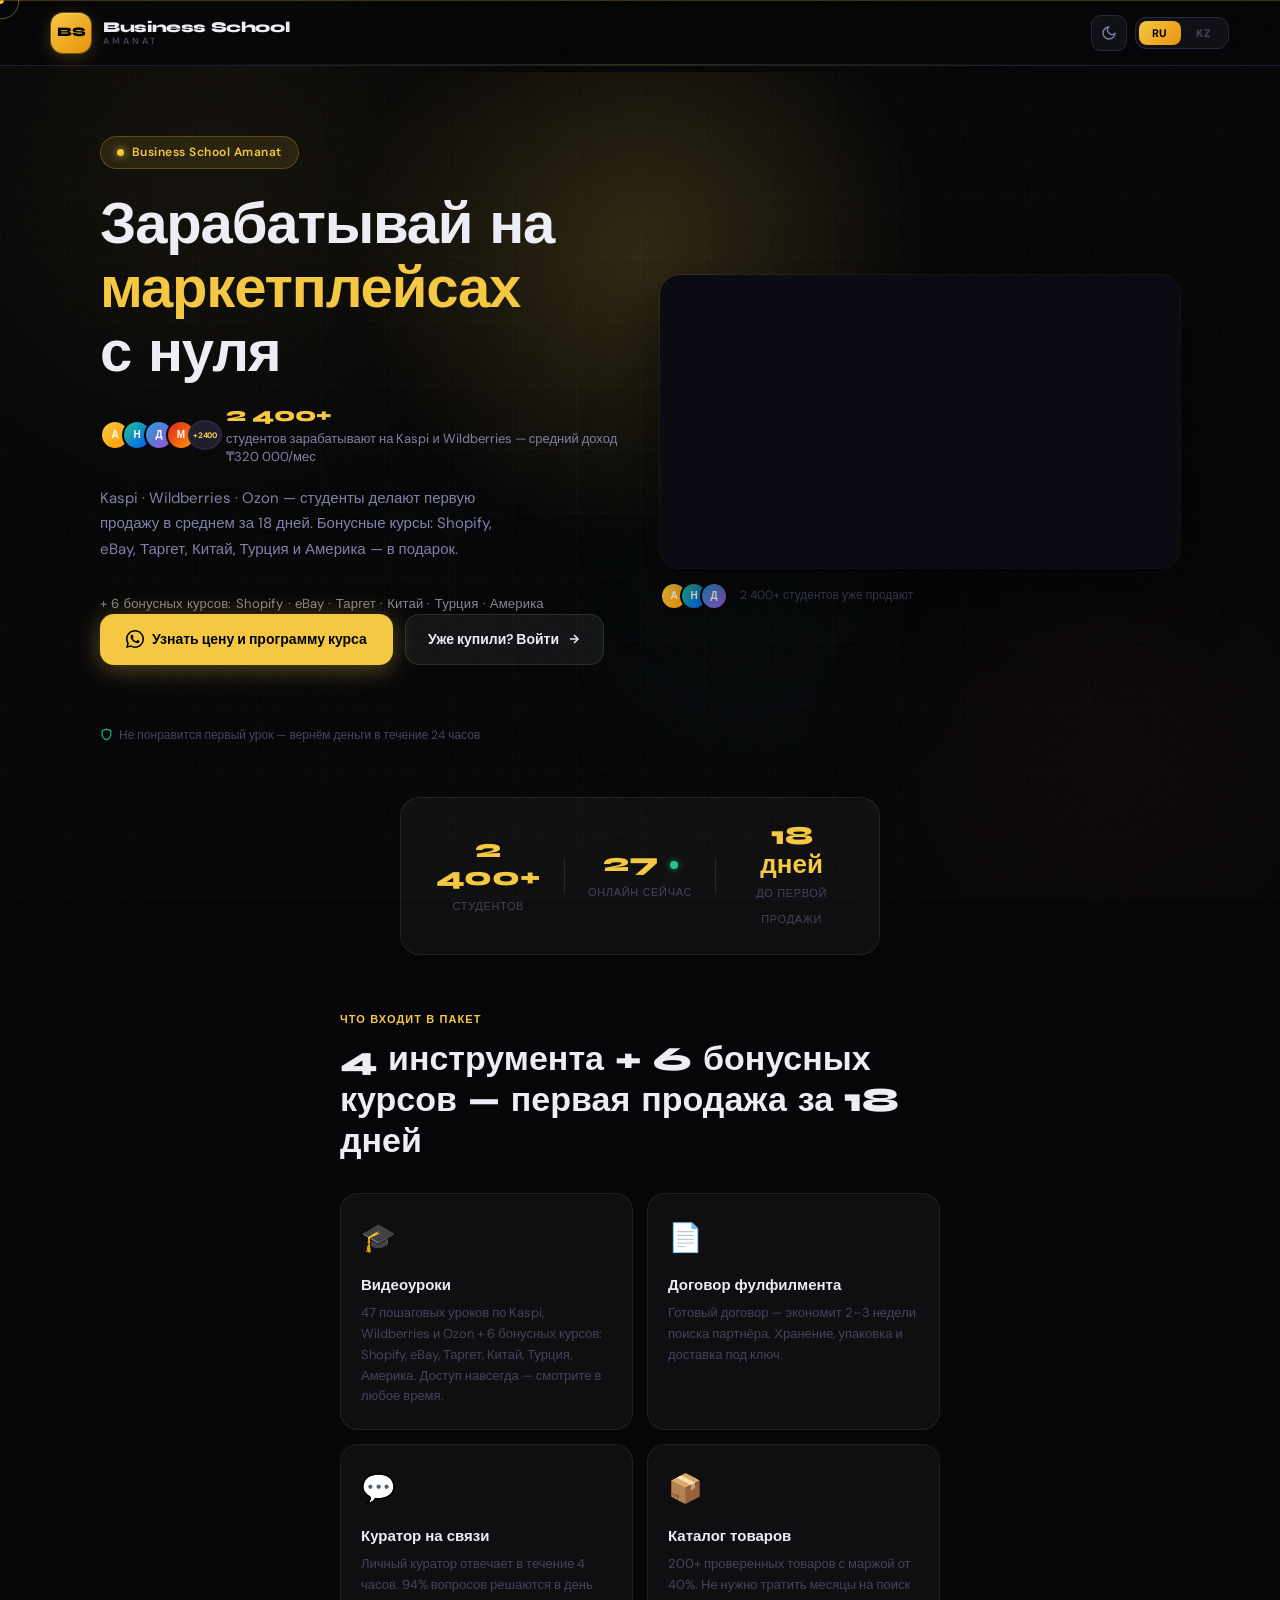
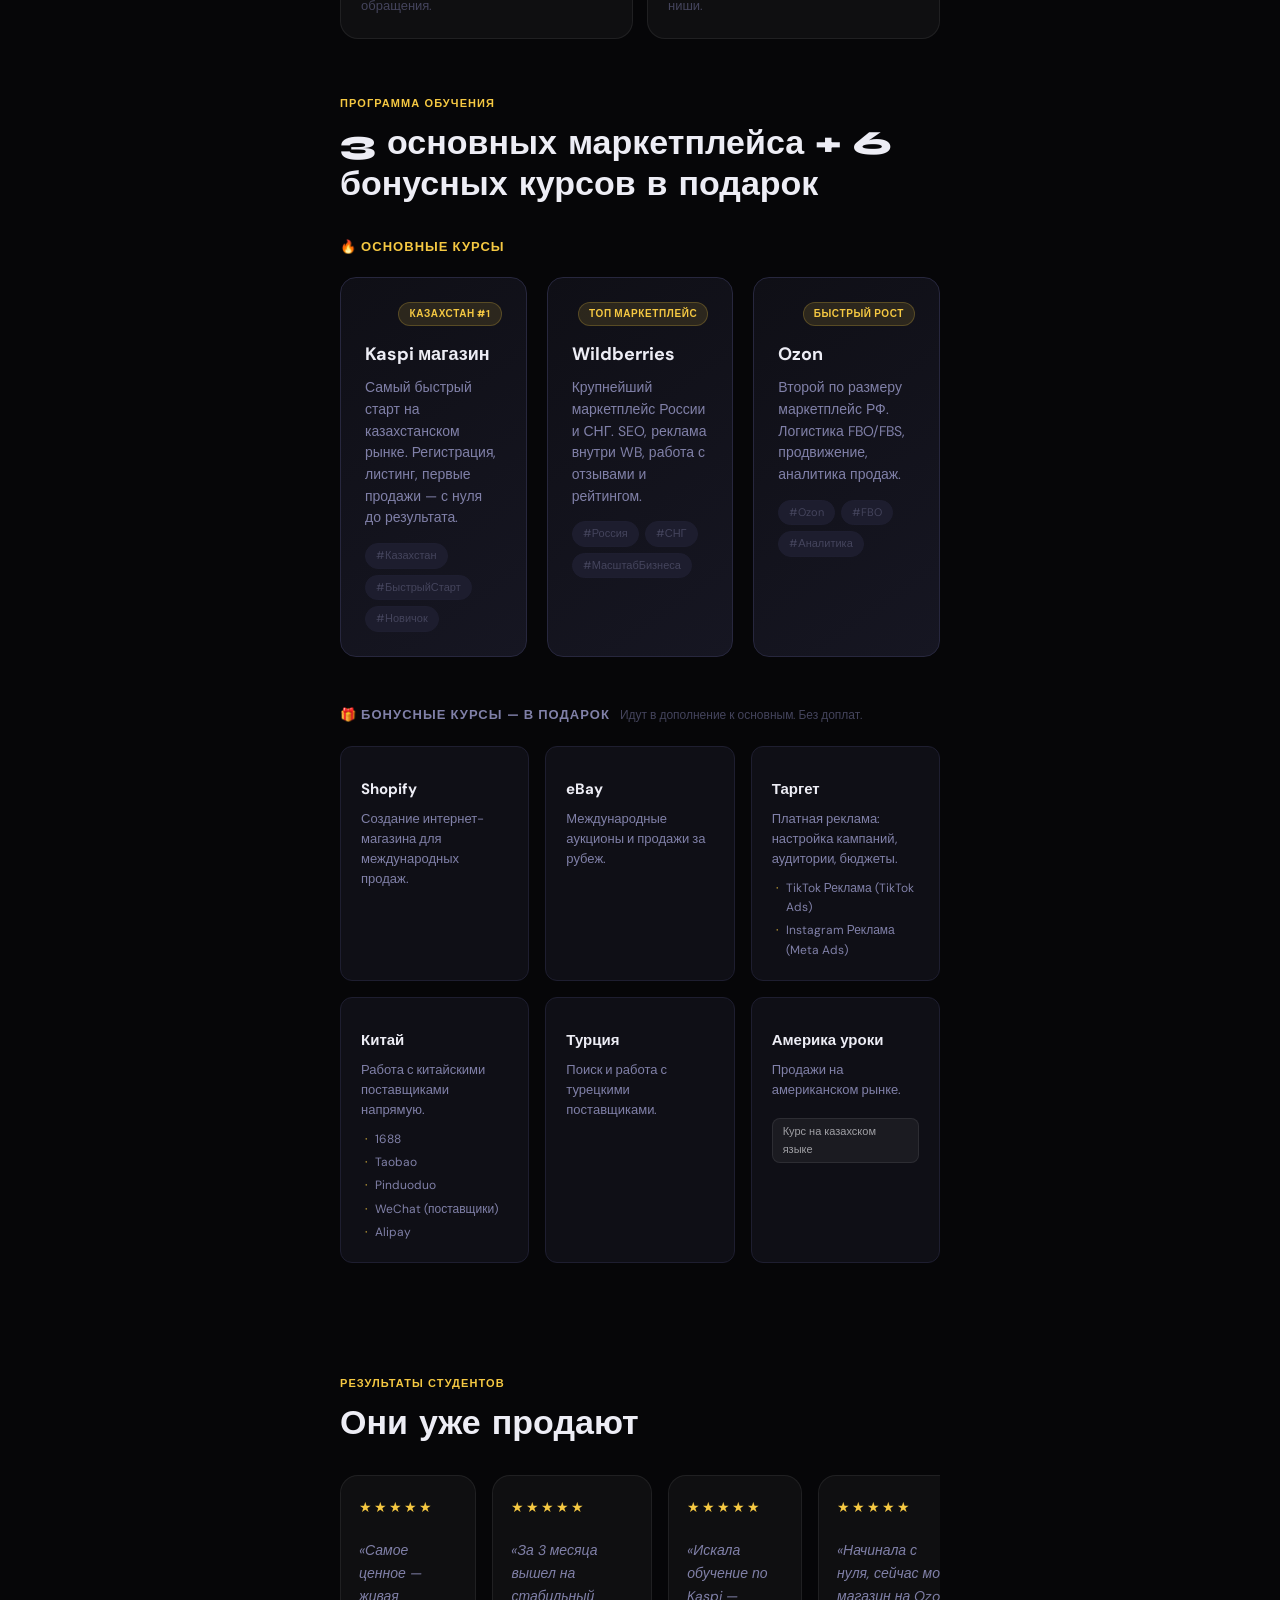
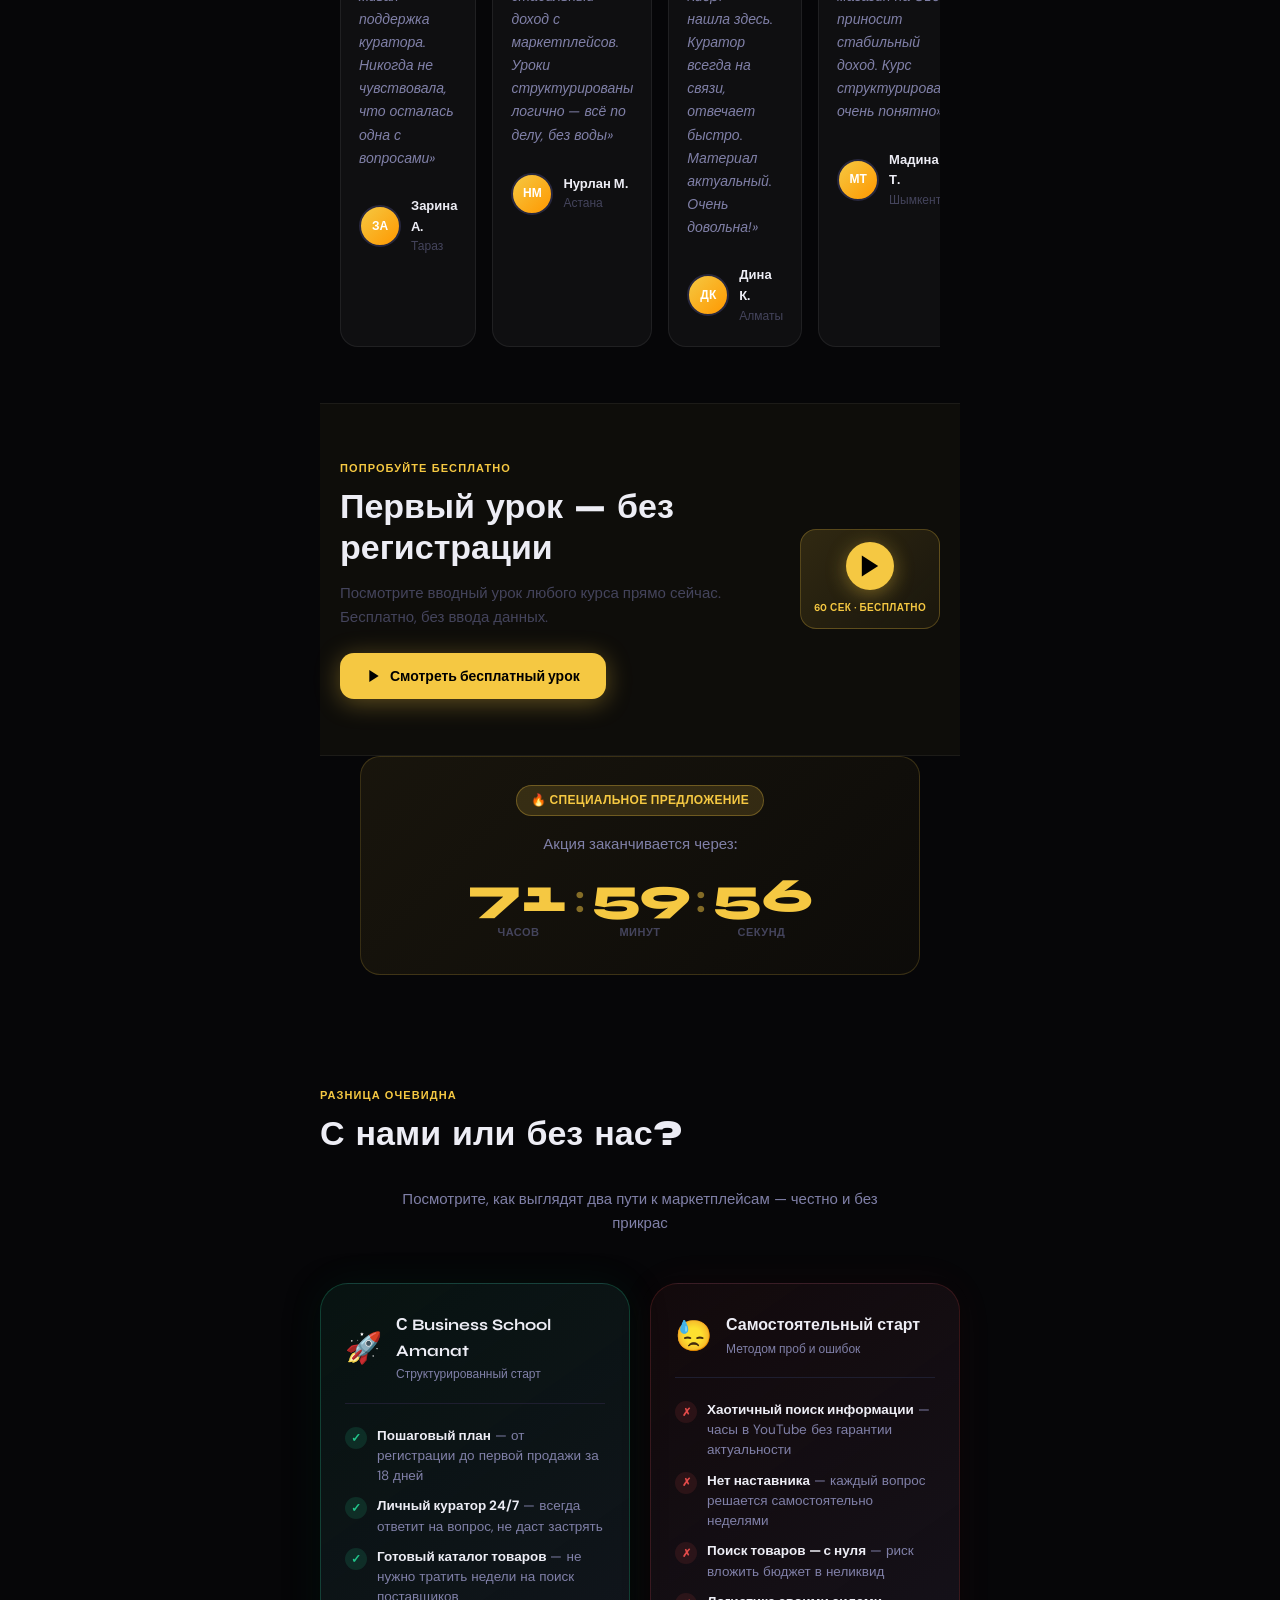
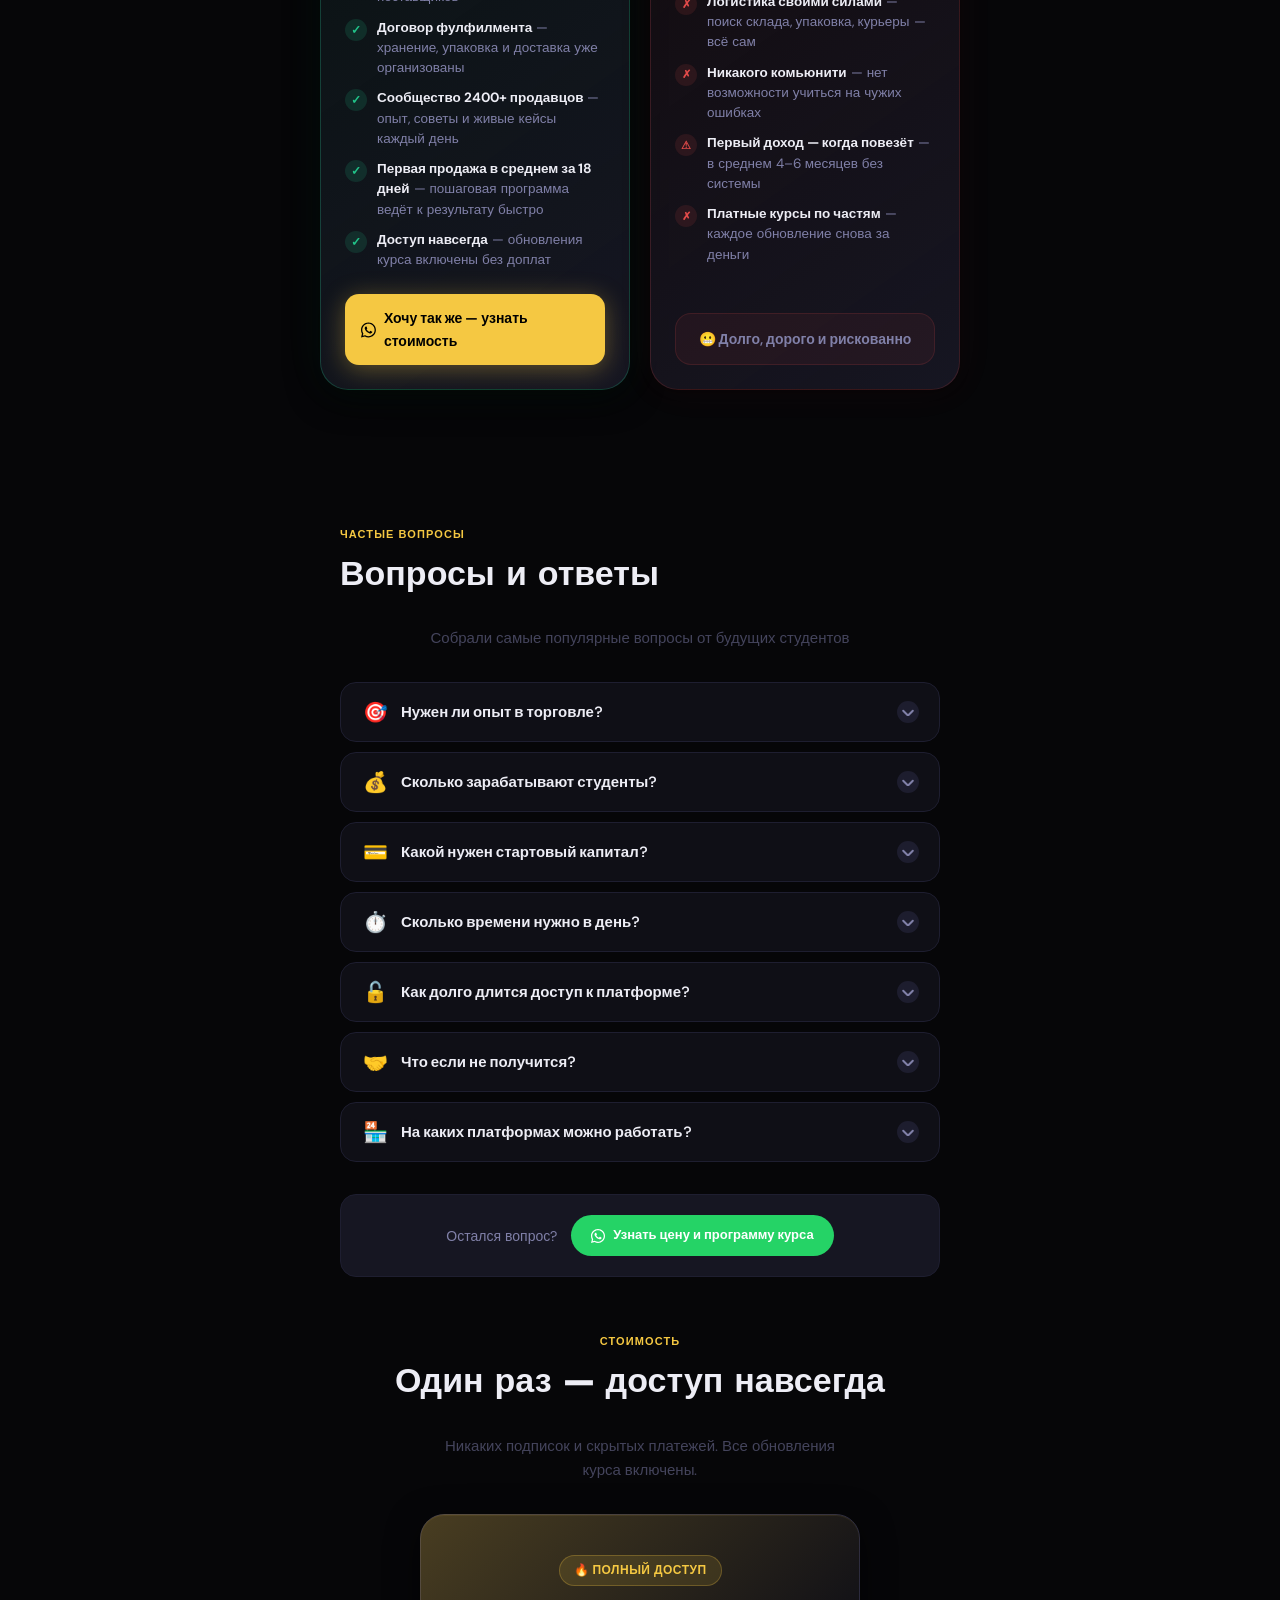
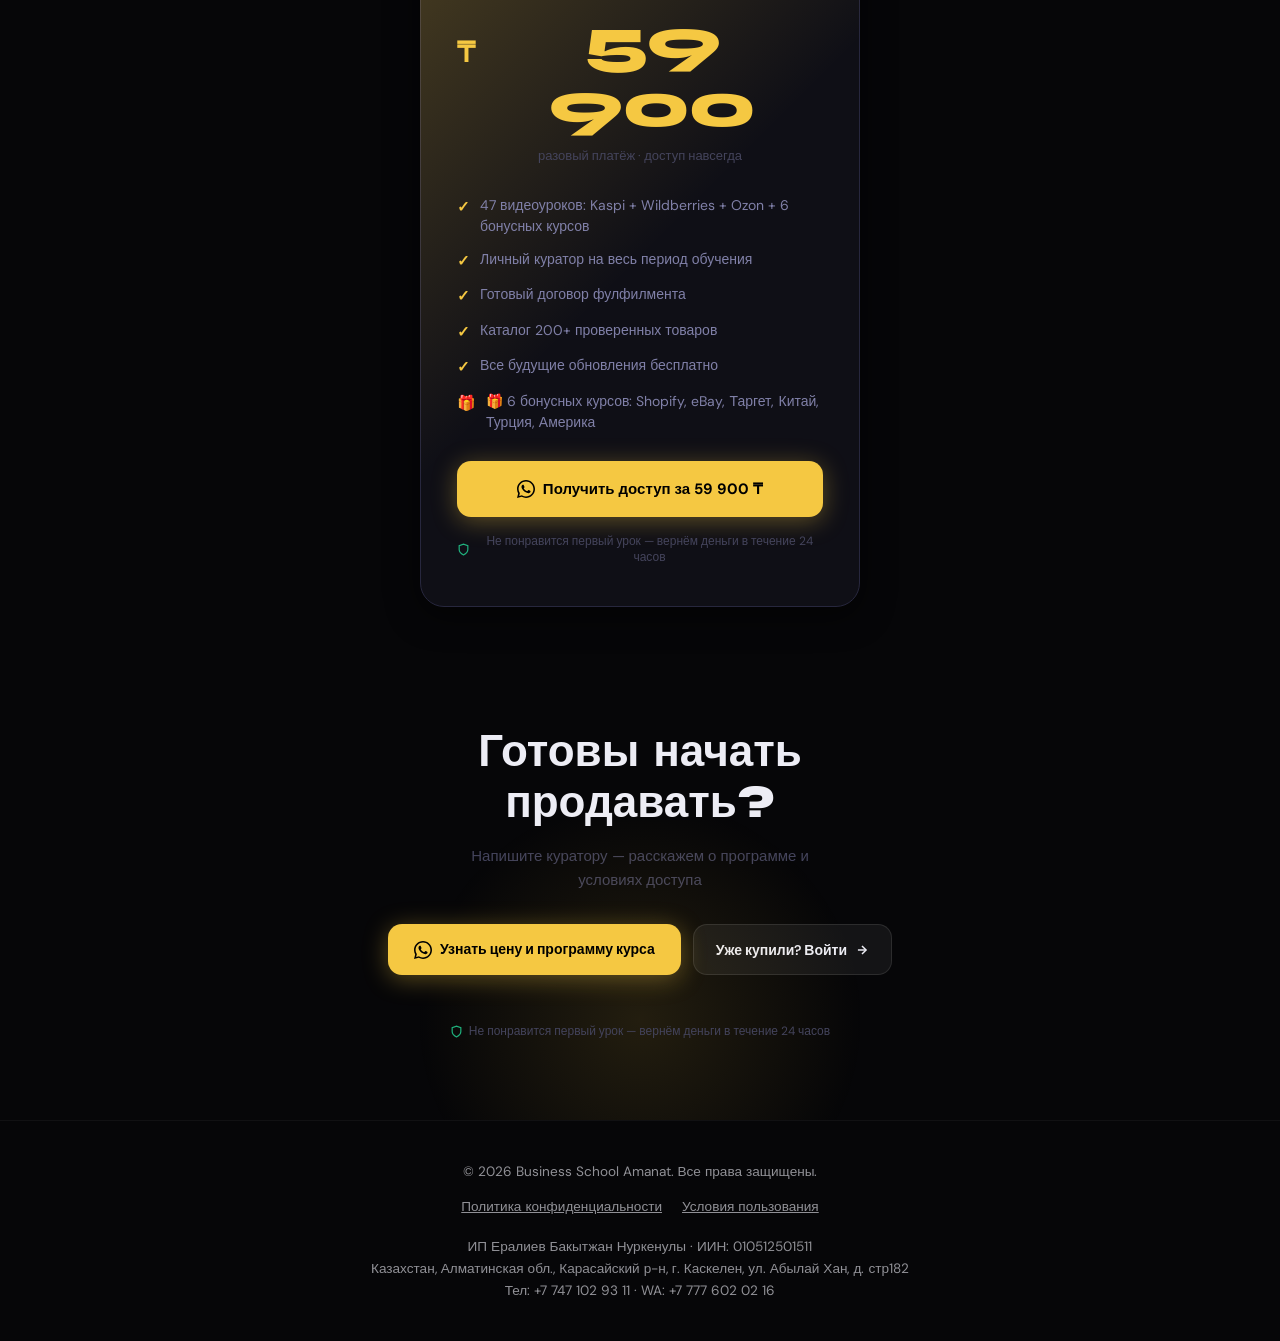
==== commit 5bc9f198: "Add files via upload" ====
--- a/index.html
+++ b/index.html
@@ -393,7 +393,7 @@
 <div class="lp-course-icon lp-course-icon--sm"><img alt="Америка" loading="lazy" onerror="this.style.display='none'" src="https://static.tildacdn.com/tild3562-6339-4830-b566-343265373331/__7.jpg" style="width:32px;height:32px;object-fit:contain;border-radius:4px"/></div>
 <h3 class="lp-course-title">Америка уроки</h3>
 <p class="lp-course-desc">Продажи на американском рынке.</p>
-<div class="lp-course-lang-tag">На казах. языке · Америка сабақтары</div>
+<div class="lp-course-lang-tag">Курс на казахском языке</div>
 </div>
 </div>
 </section>
--- a/platform.css
+++ b/platform.css
@@ -3732,10 +3732,10 @@
 
 .lp-course-lang-tag {
   font-size: 11px;
-  font-weight: 600;
-  color: var(--gold);
-  background: rgba(245,200,66,.1);
-  border: 1px solid rgba(245,200,66,.2);
+  font-weight: 500;
+  color: rgba(230,230,235,.65);
+  background: rgba(255,255,255,.05);
+  border: 1px solid rgba(255,255,255,.08);
   border-radius: 8px;
   padding: 4px 10px;
   display: inline-block;
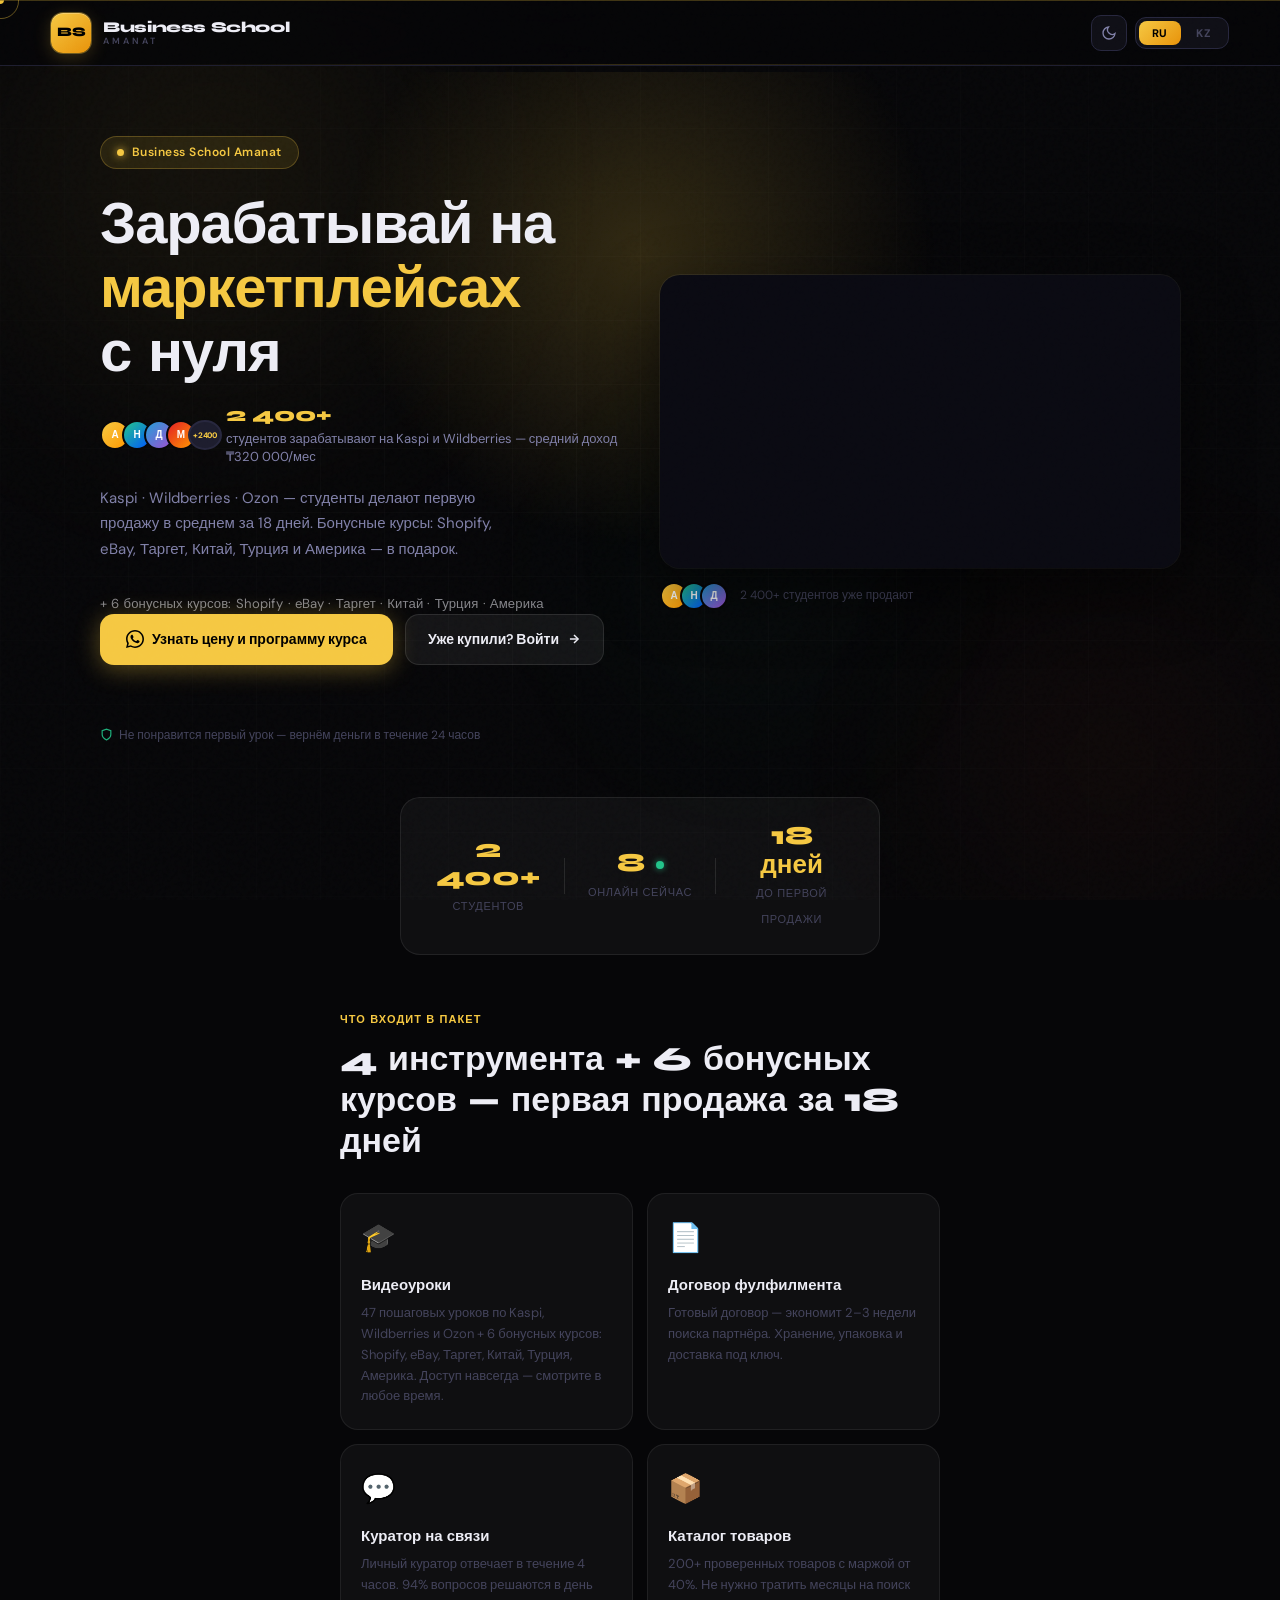
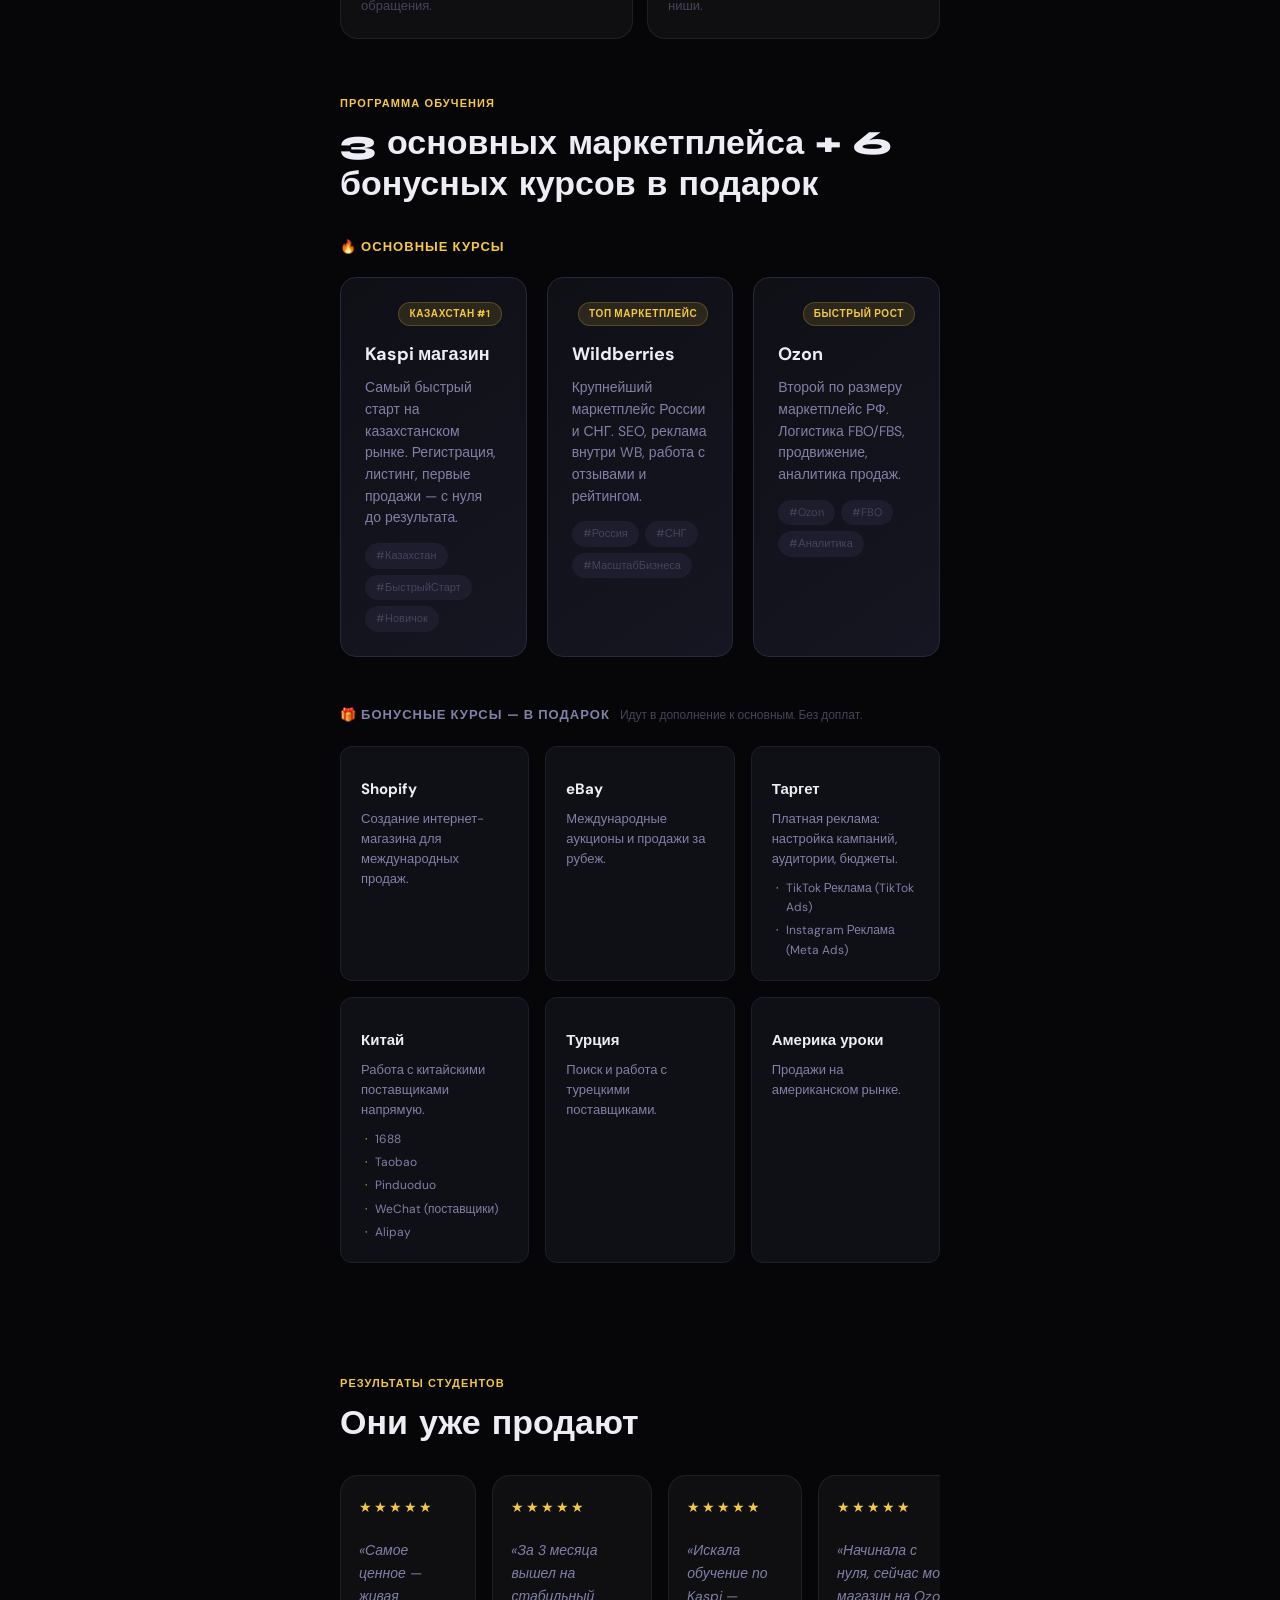
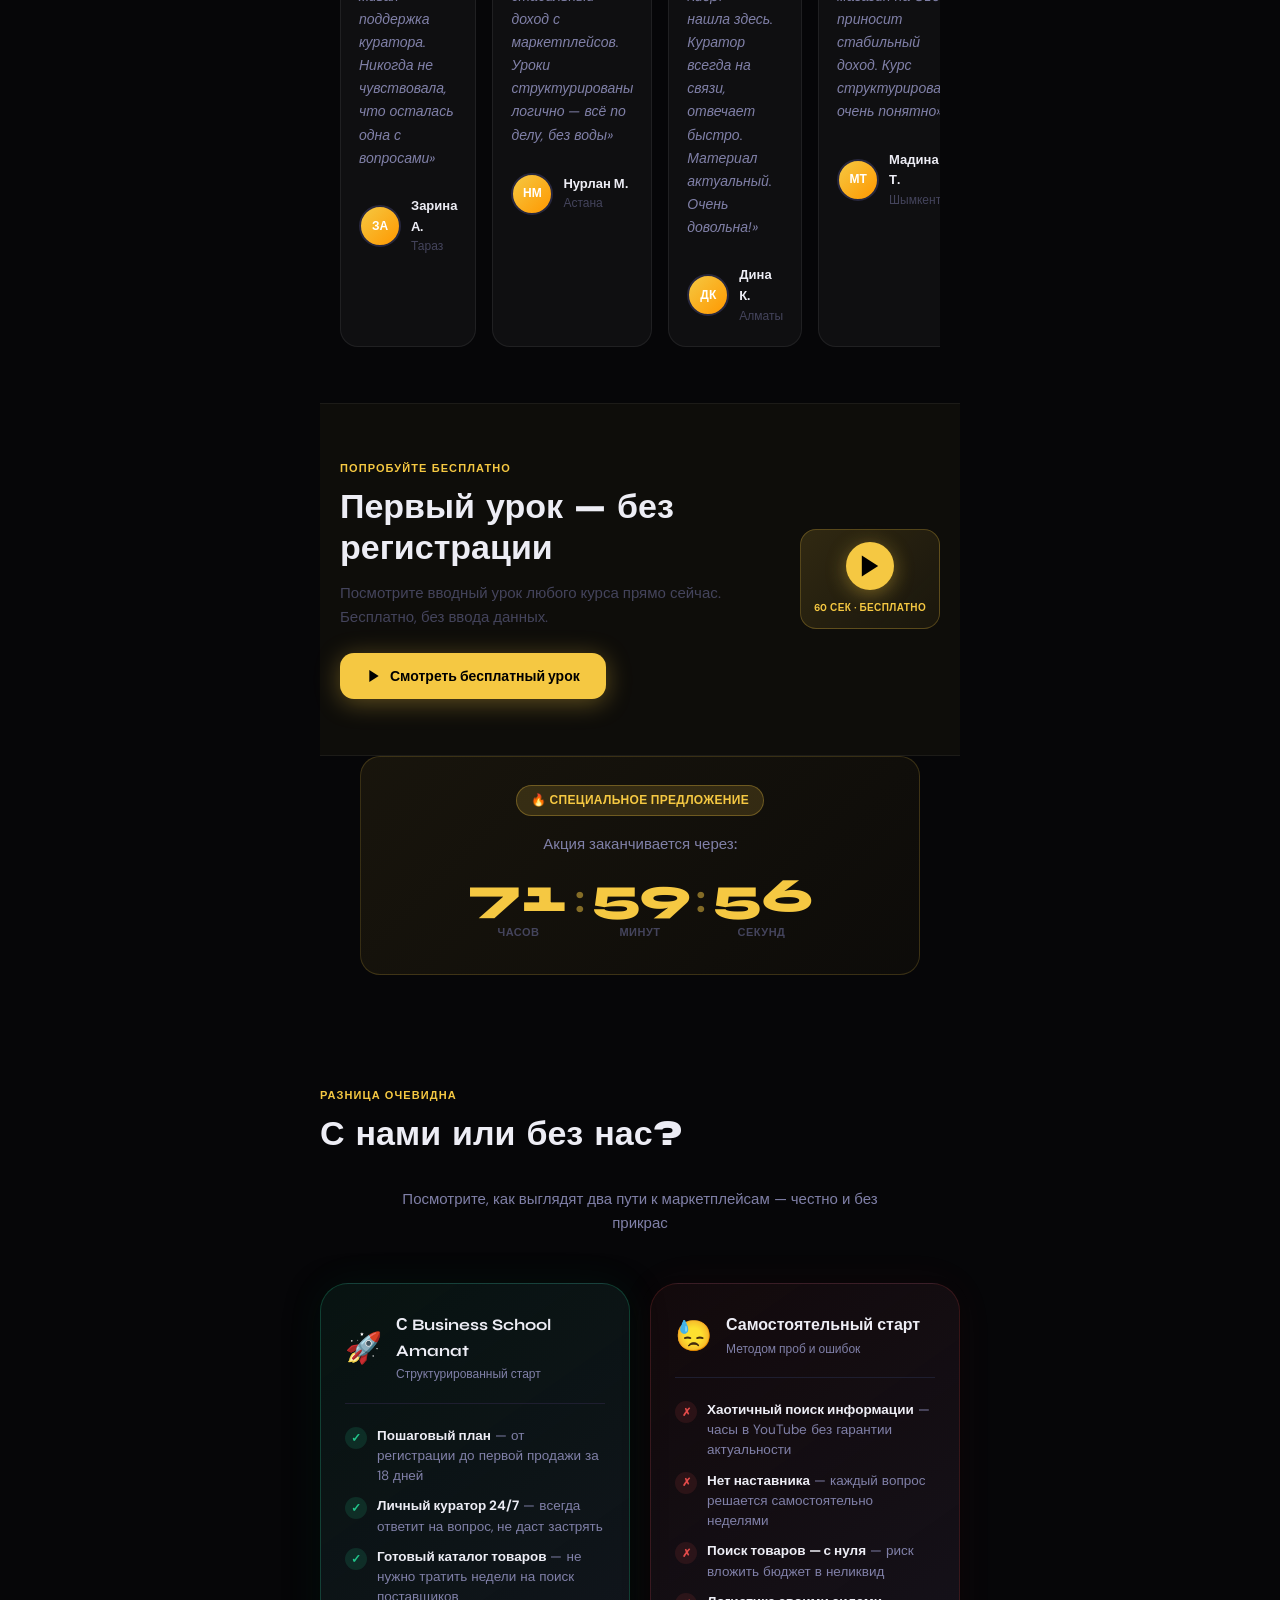
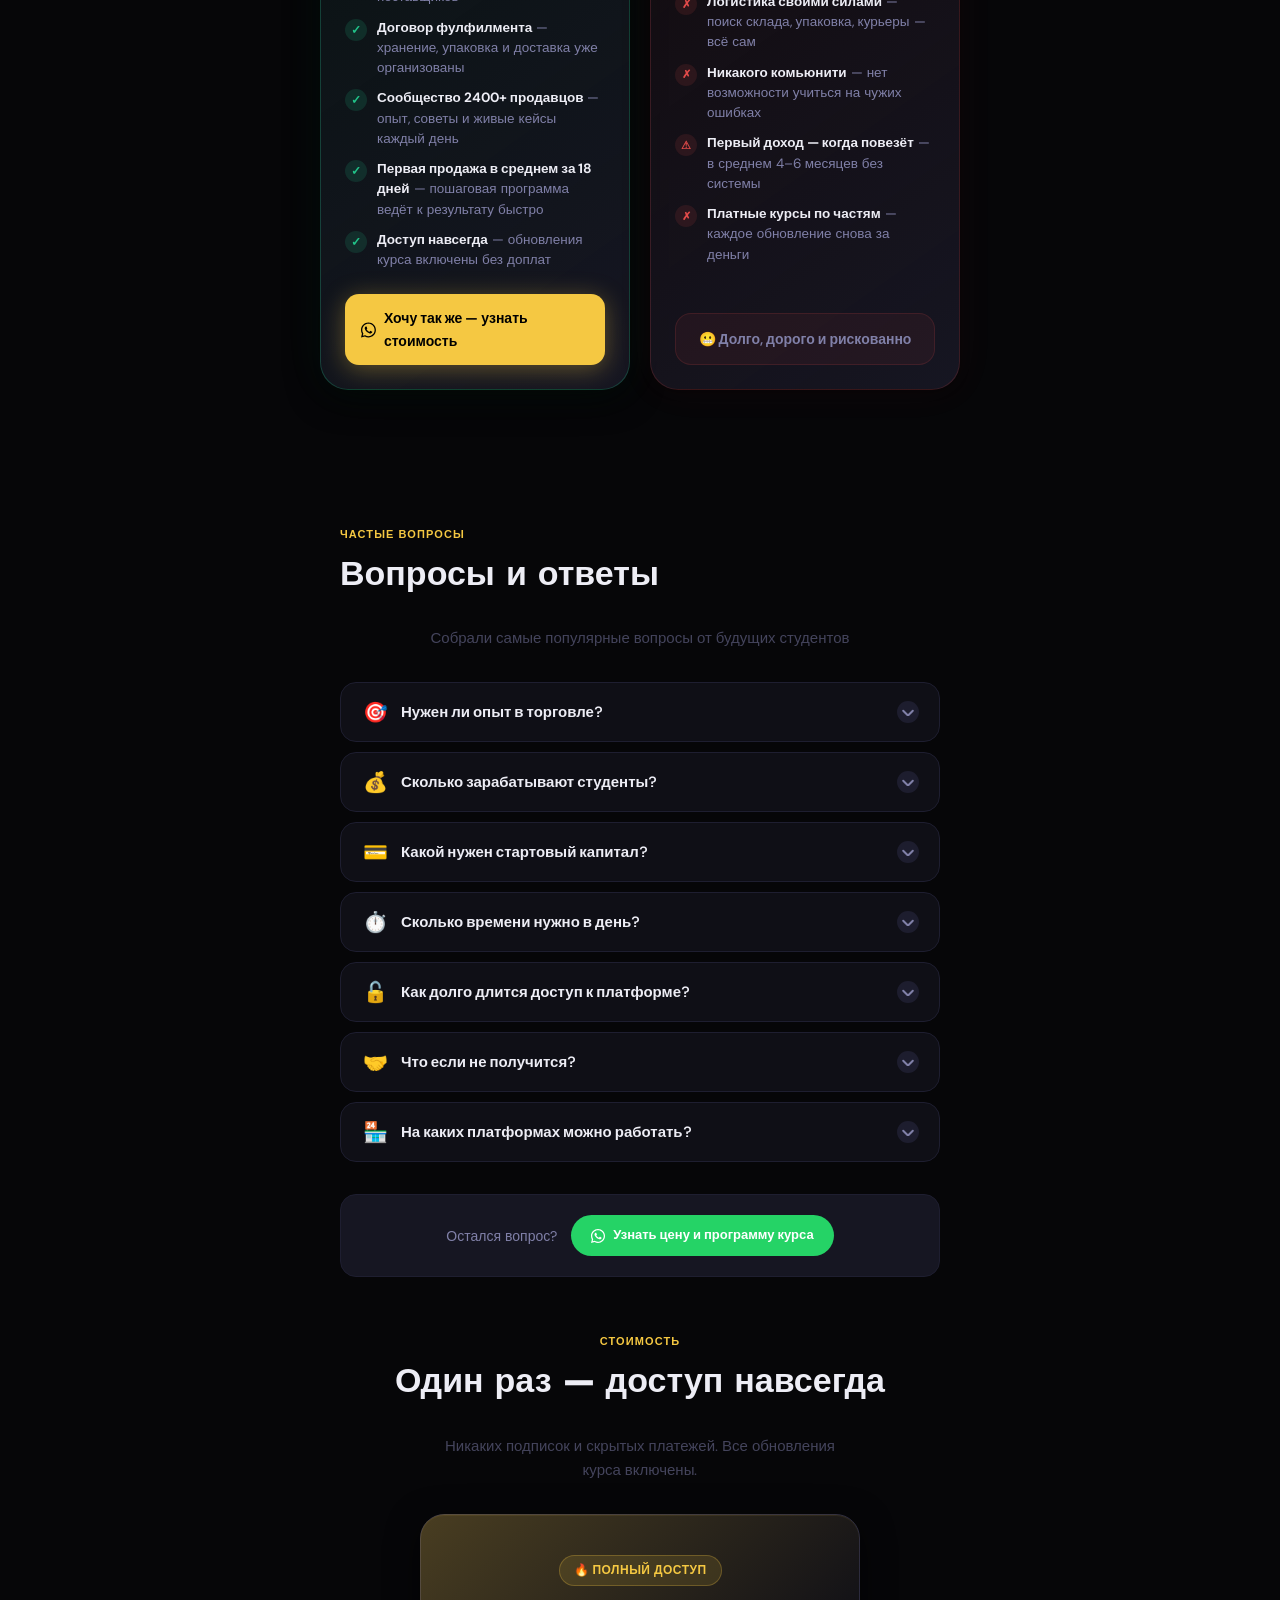
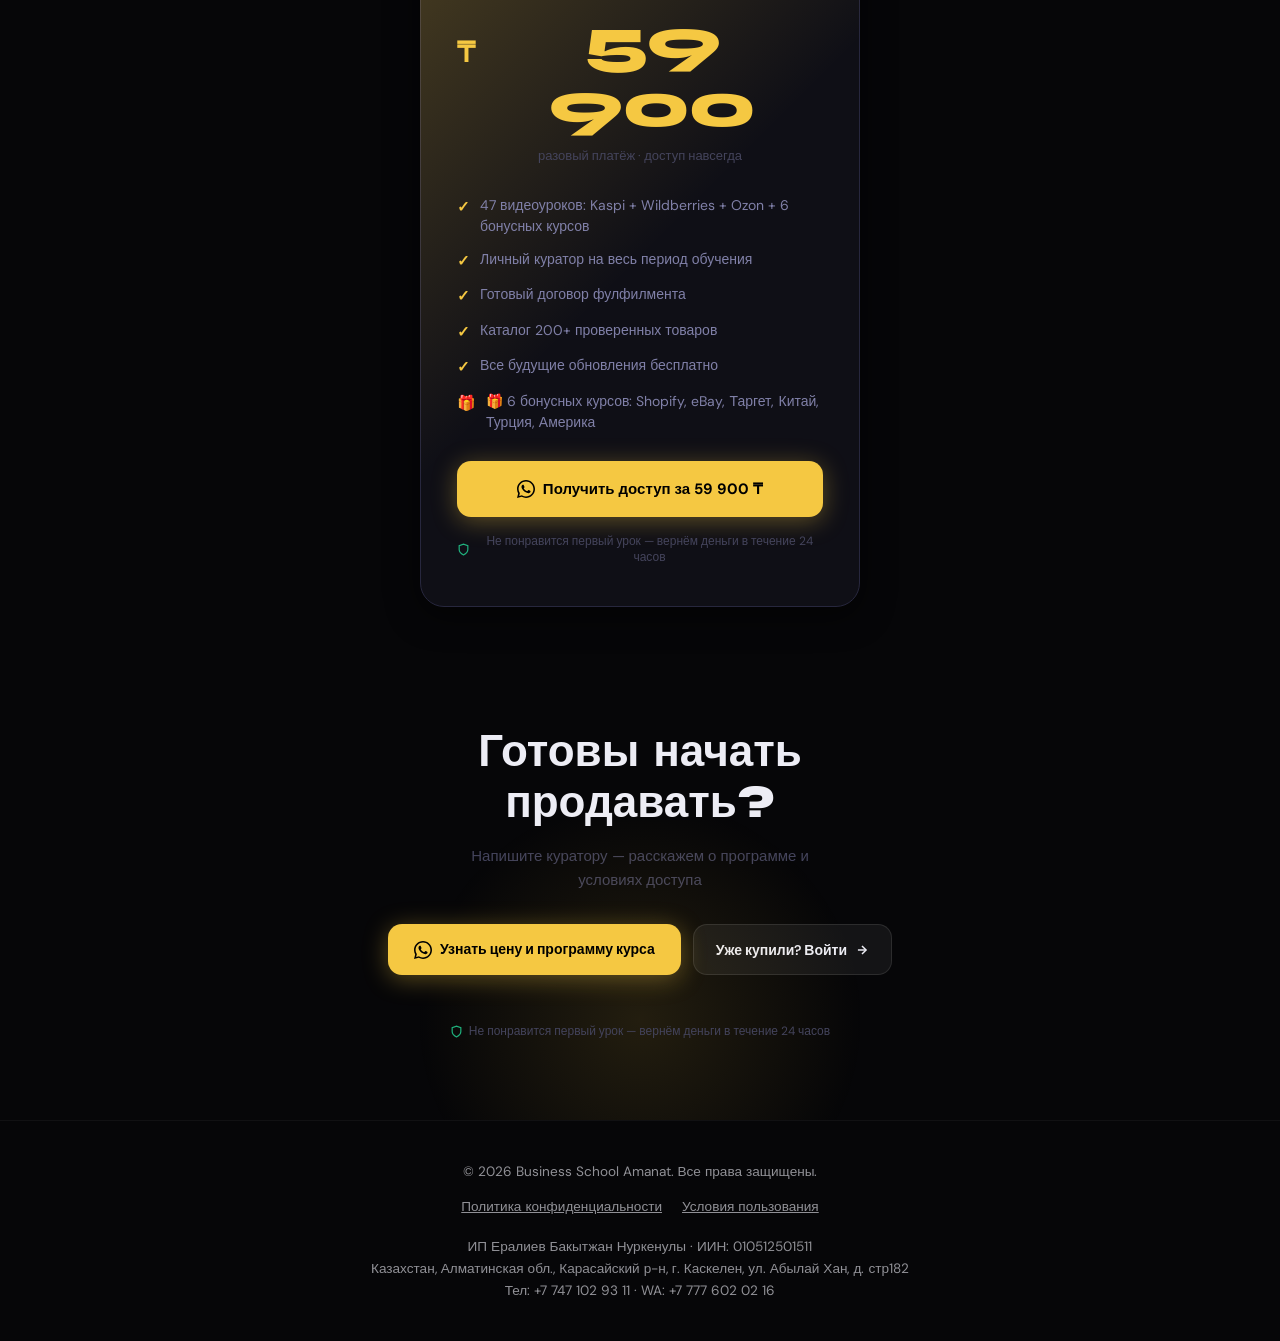
==== commit 6c2ccb32: "Add files via upload" ====
--- a/index.html
+++ b/index.html
@@ -393,7 +393,6 @@
 <div class="lp-course-icon lp-course-icon--sm"><img alt="Америка" loading="lazy" onerror="this.style.display='none'" src="https://static.tildacdn.com/tild3562-6339-4830-b566-343265373331/__7.jpg" style="width:32px;height:32px;object-fit:contain;border-radius:4px"/></div>
 <h3 class="lp-course-title">Америка уроки</h3>
 <p class="lp-course-desc">Продажи на американском рынке.</p>
-<div class="lp-course-lang-tag">Курс на казахском языке</div>
 </div>
 </div>
 </section>
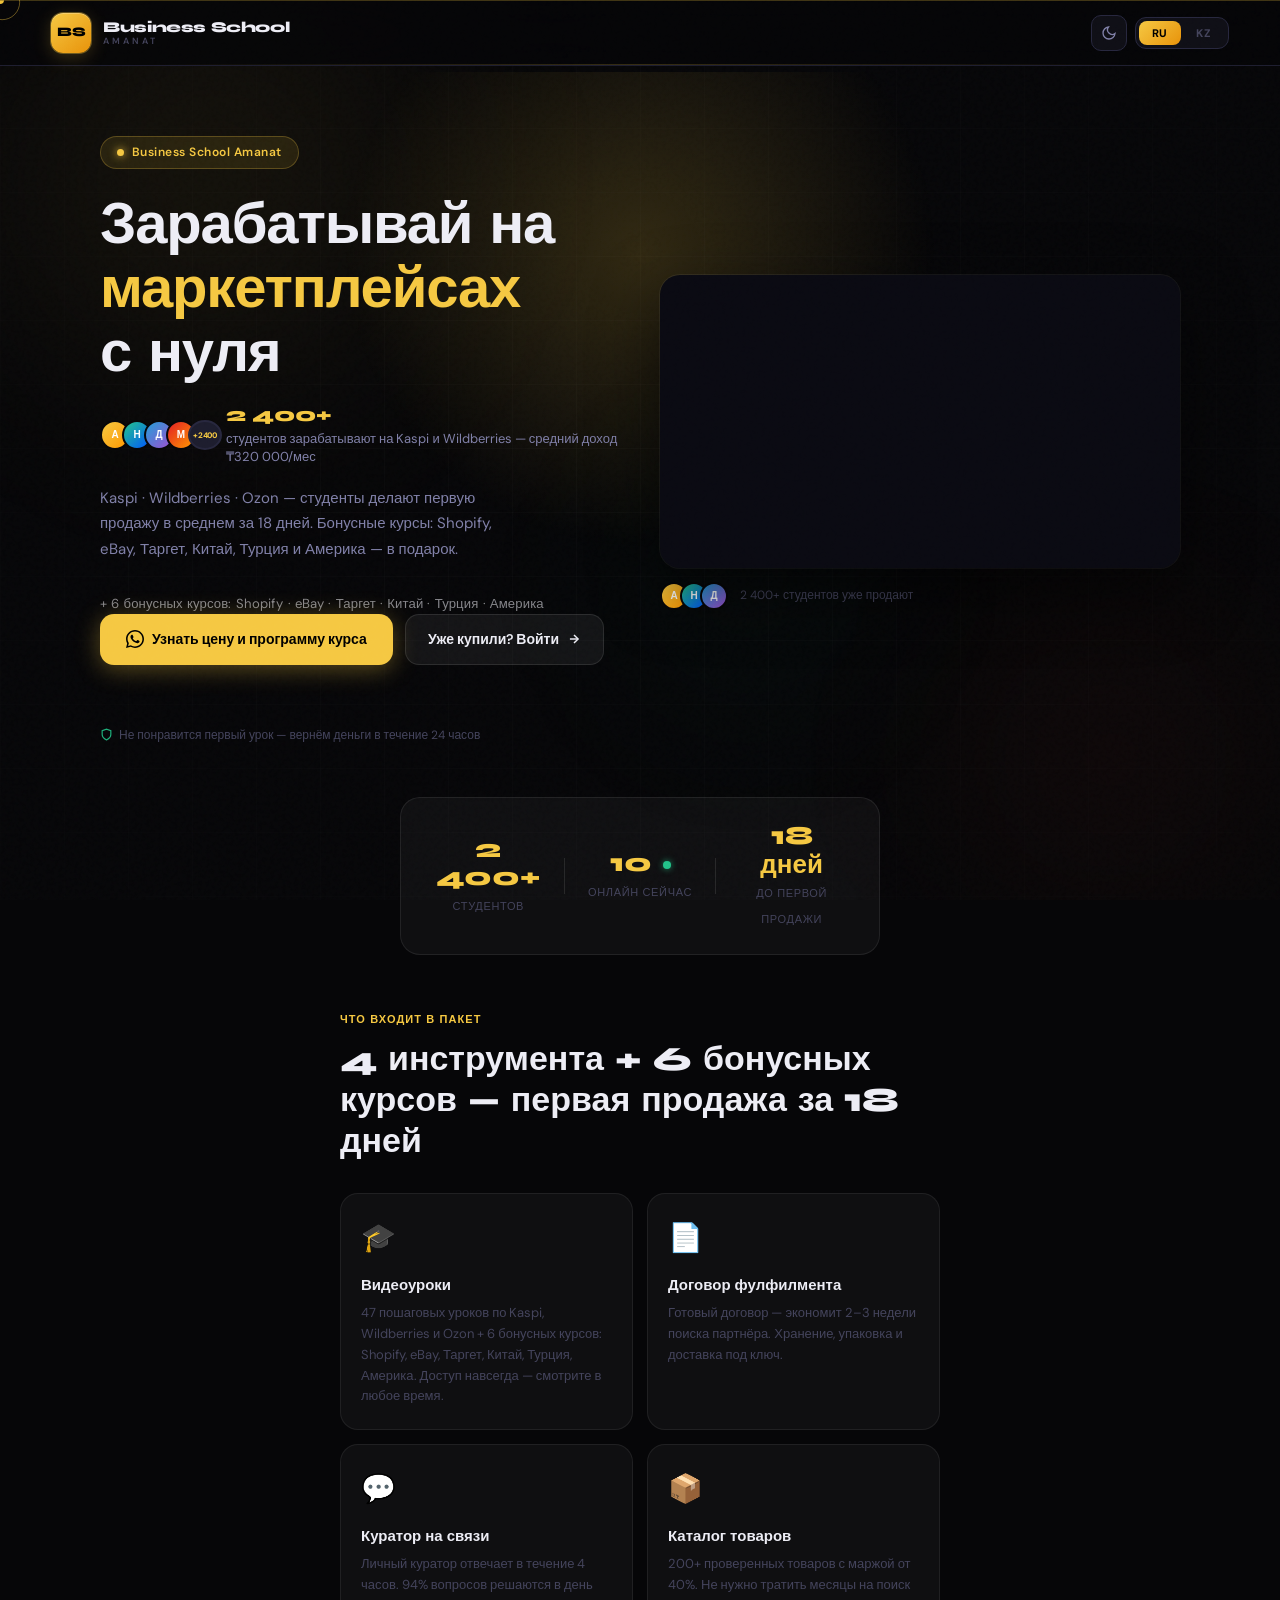
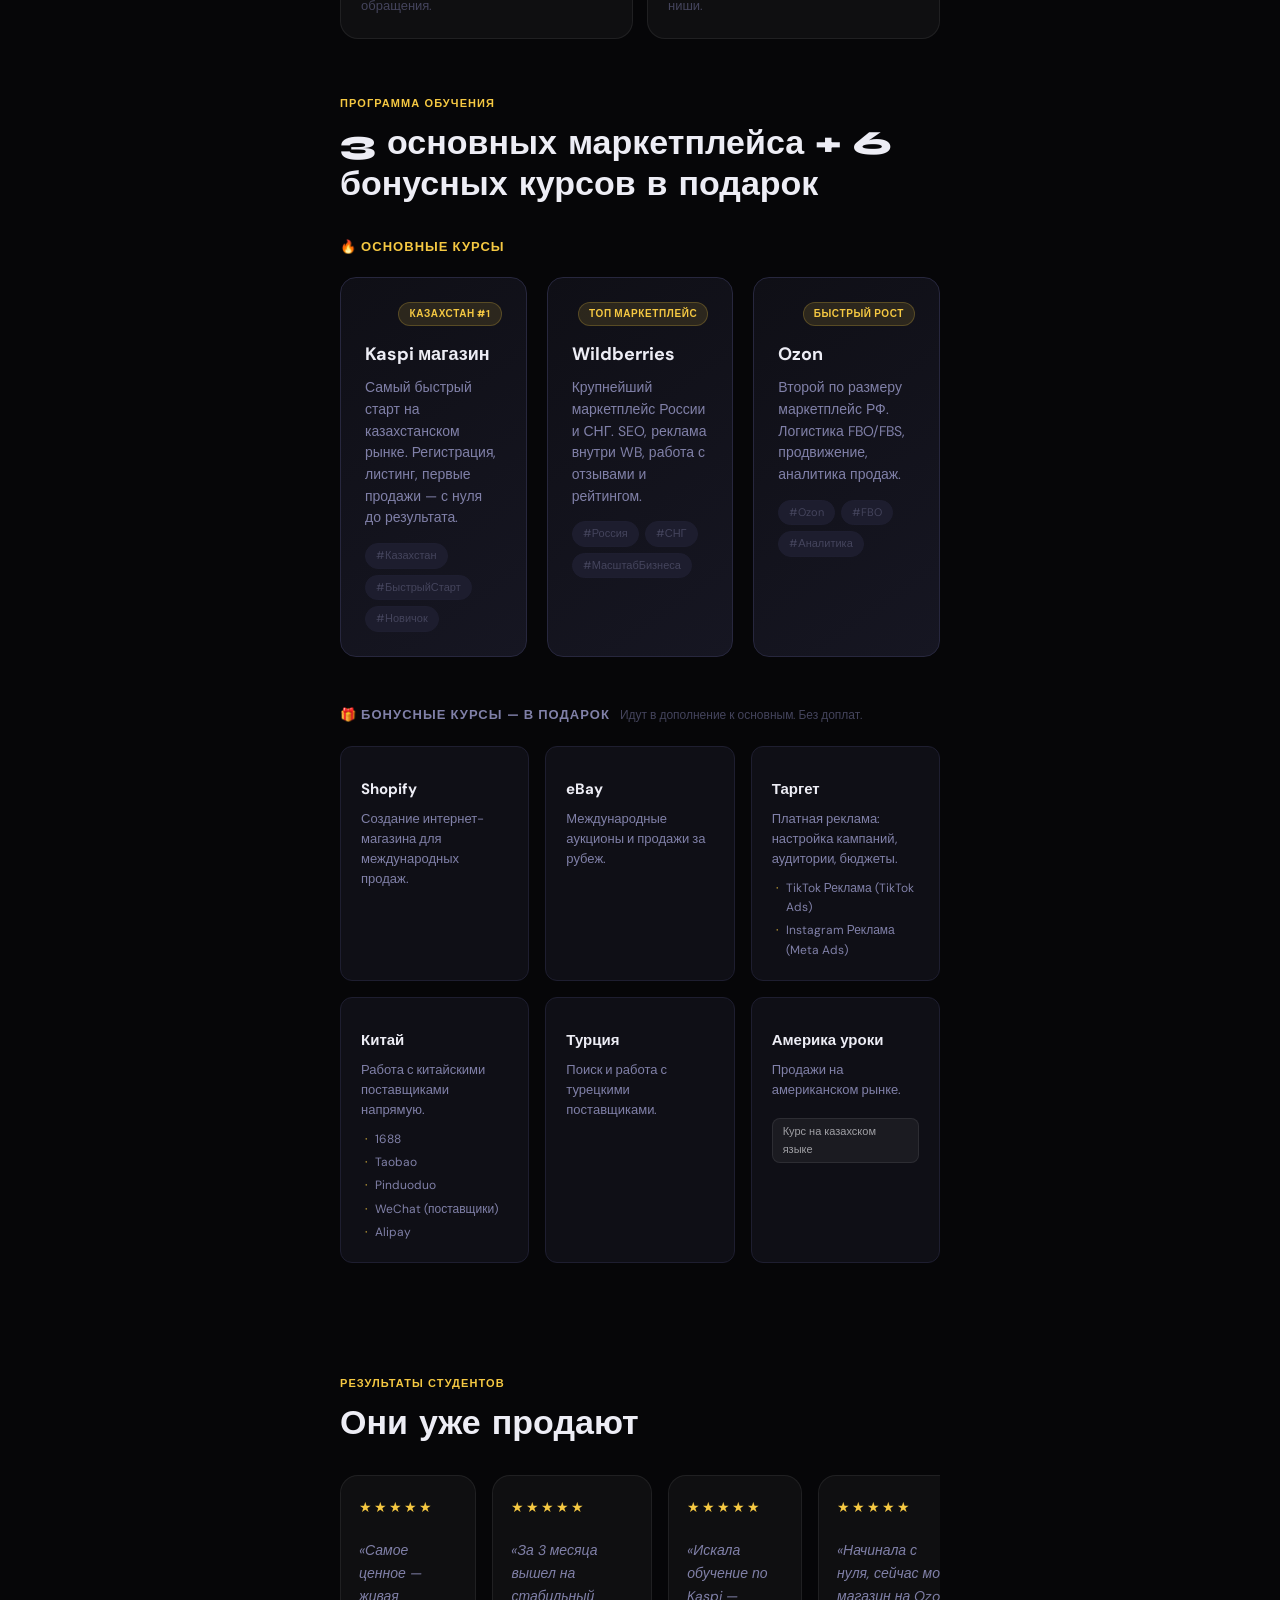
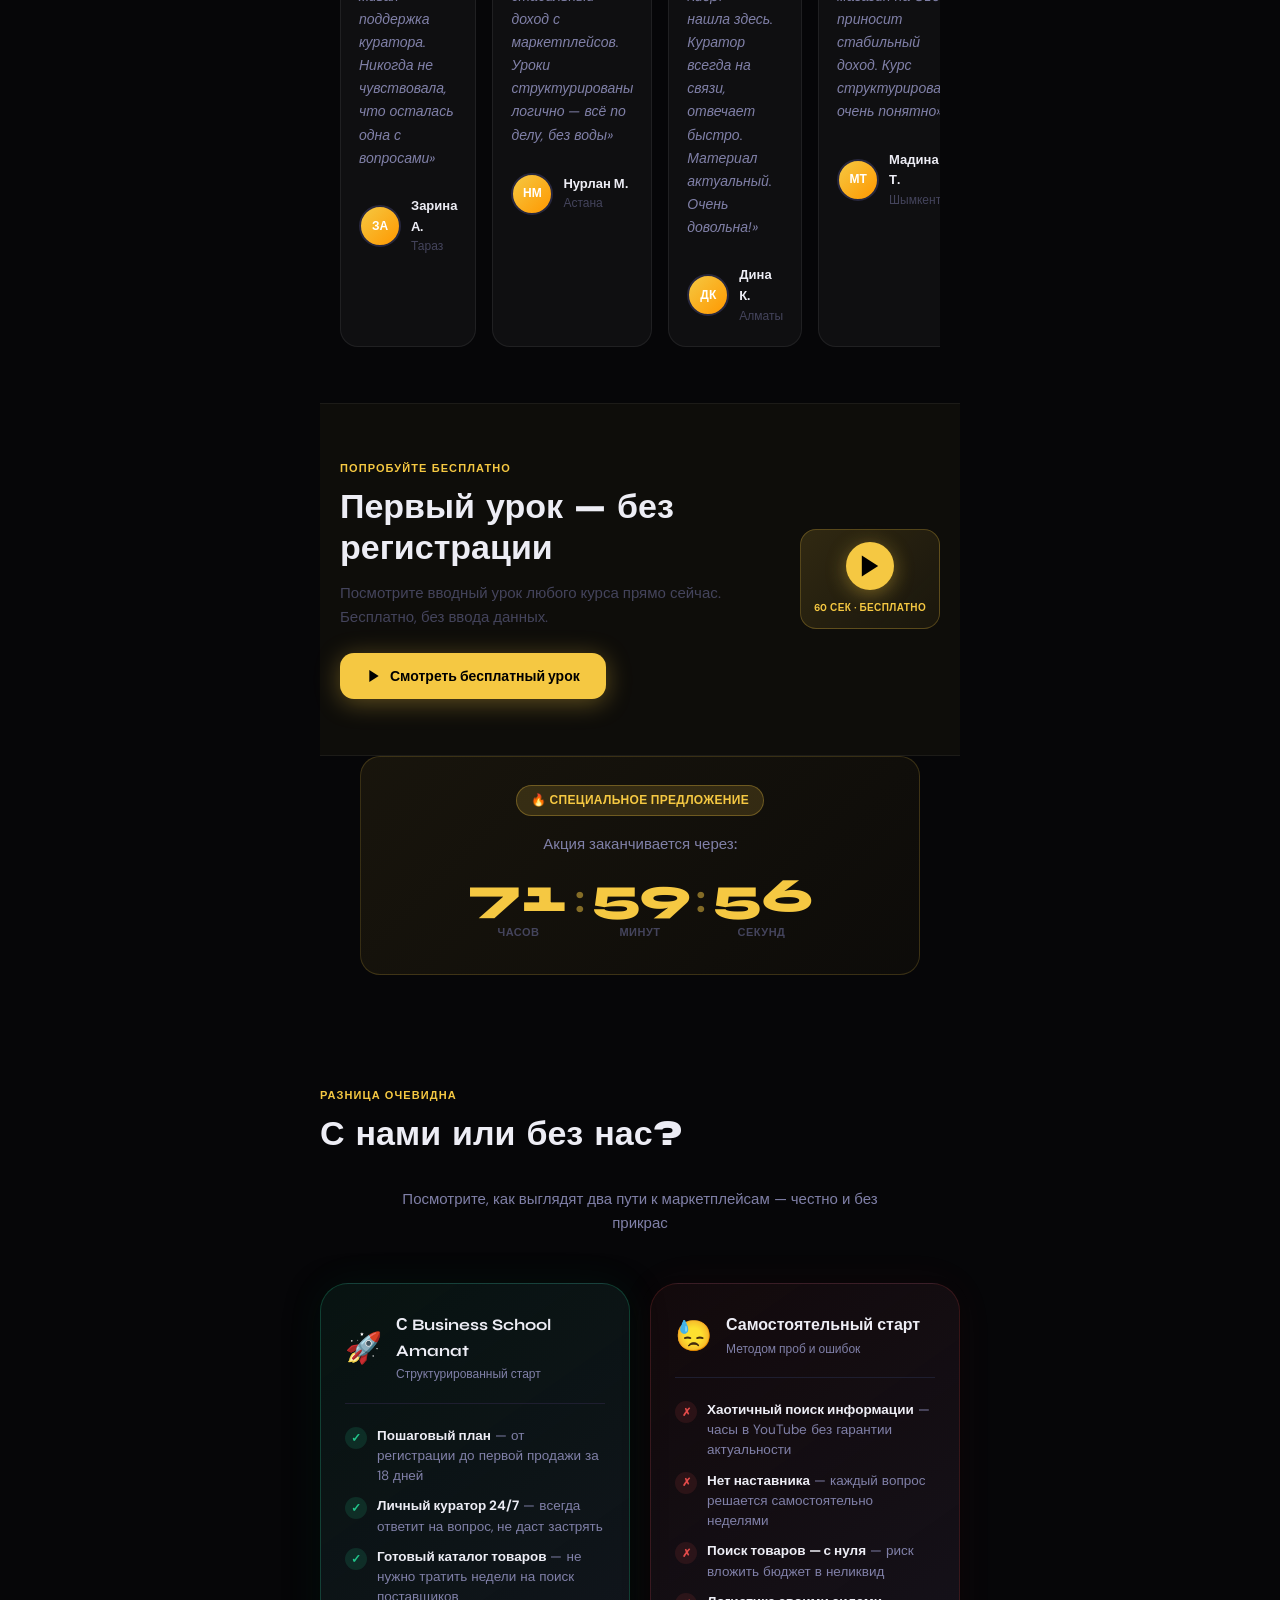
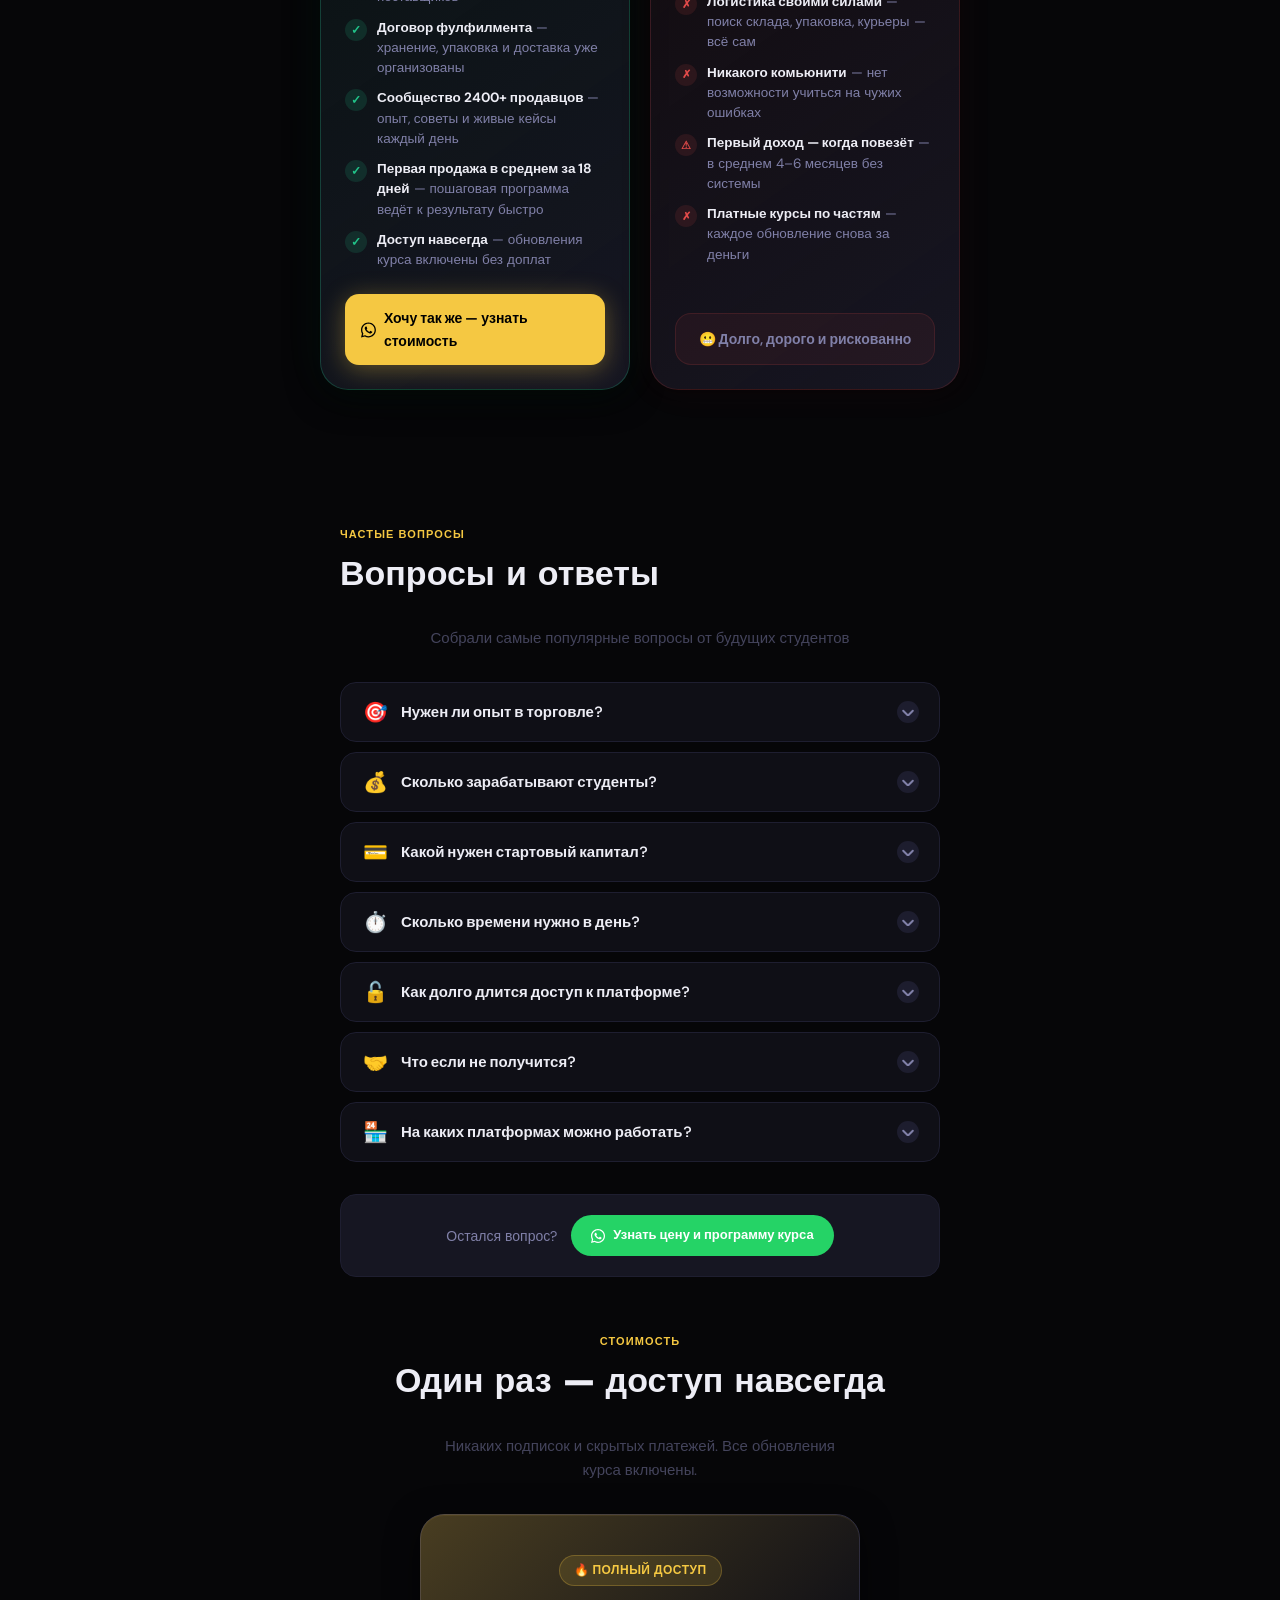
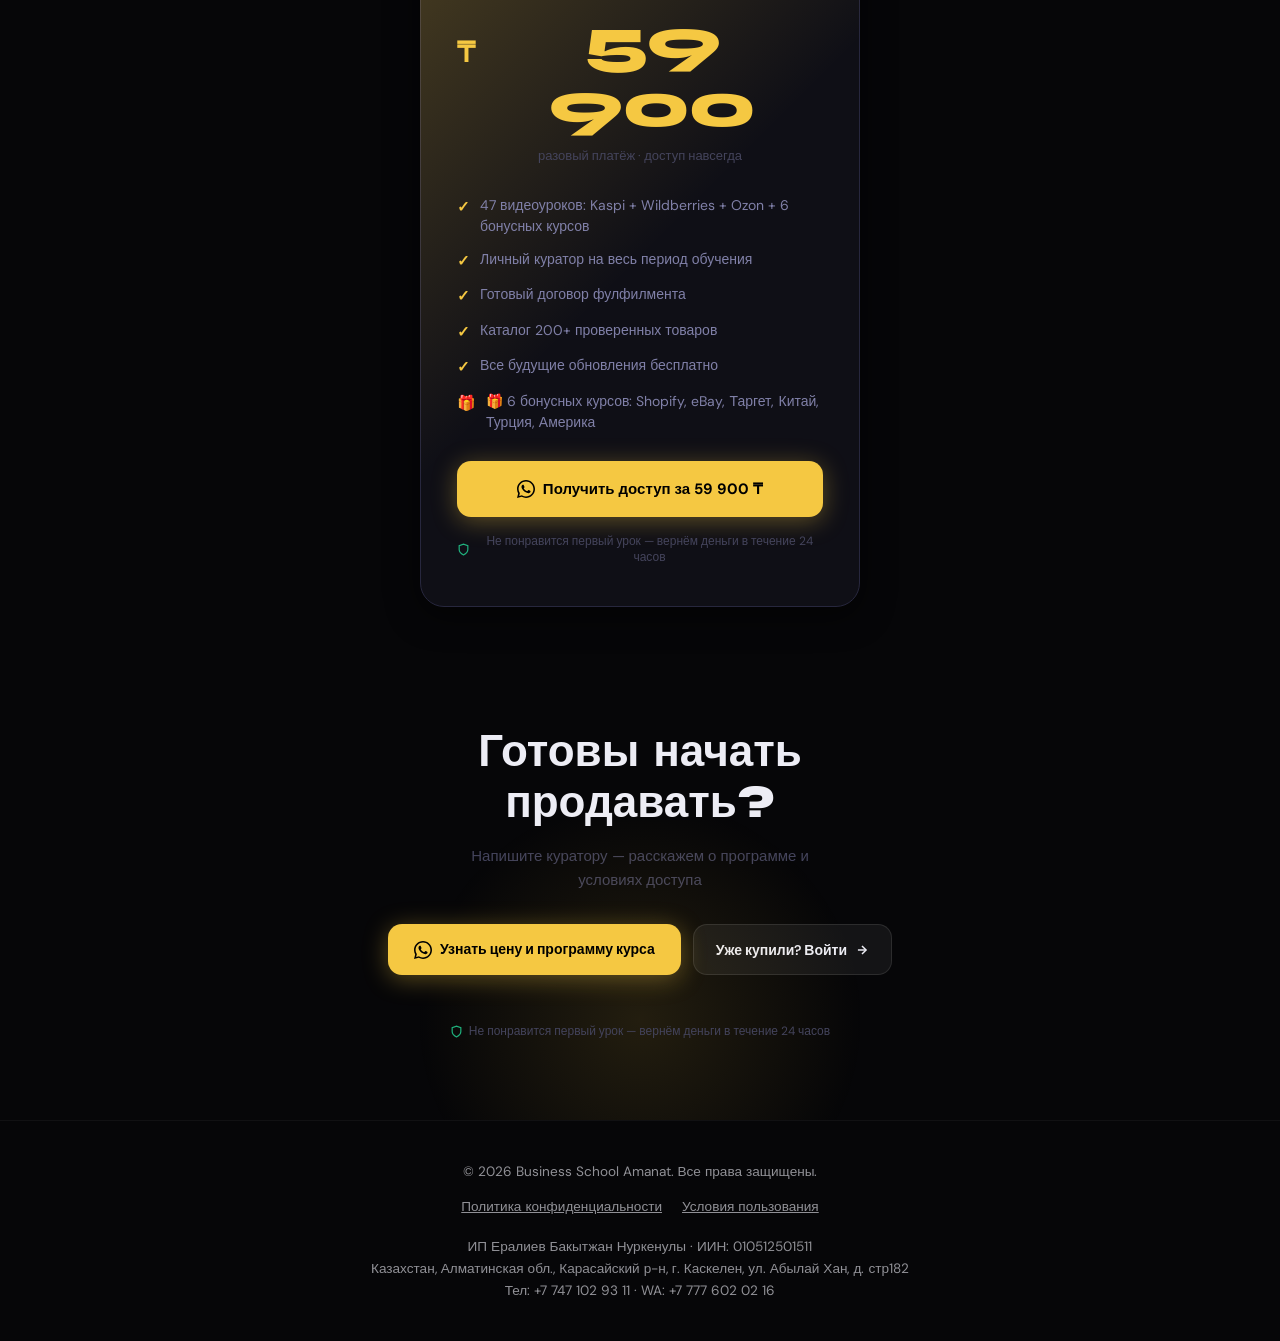
==== commit e250abd4: "Add files via upload" ====
--- a/index.html
+++ b/index.html
@@ -393,6 +393,7 @@
 <div class="lp-course-icon lp-course-icon--sm"><img alt="Америка" loading="lazy" onerror="this.style.display='none'" src="https://static.tildacdn.com/tild3562-6339-4830-b566-343265373331/__7.jpg" style="width:32px;height:32px;object-fit:contain;border-radius:4px"/></div>
 <h3 class="lp-course-title">Америка уроки</h3>
 <p class="lp-course-desc">Продажи на американском рынке.</p>
+<div class="lp-course-lang-tag">Курс на казахском языке</div>
 </div>
 </div>
 </section>
